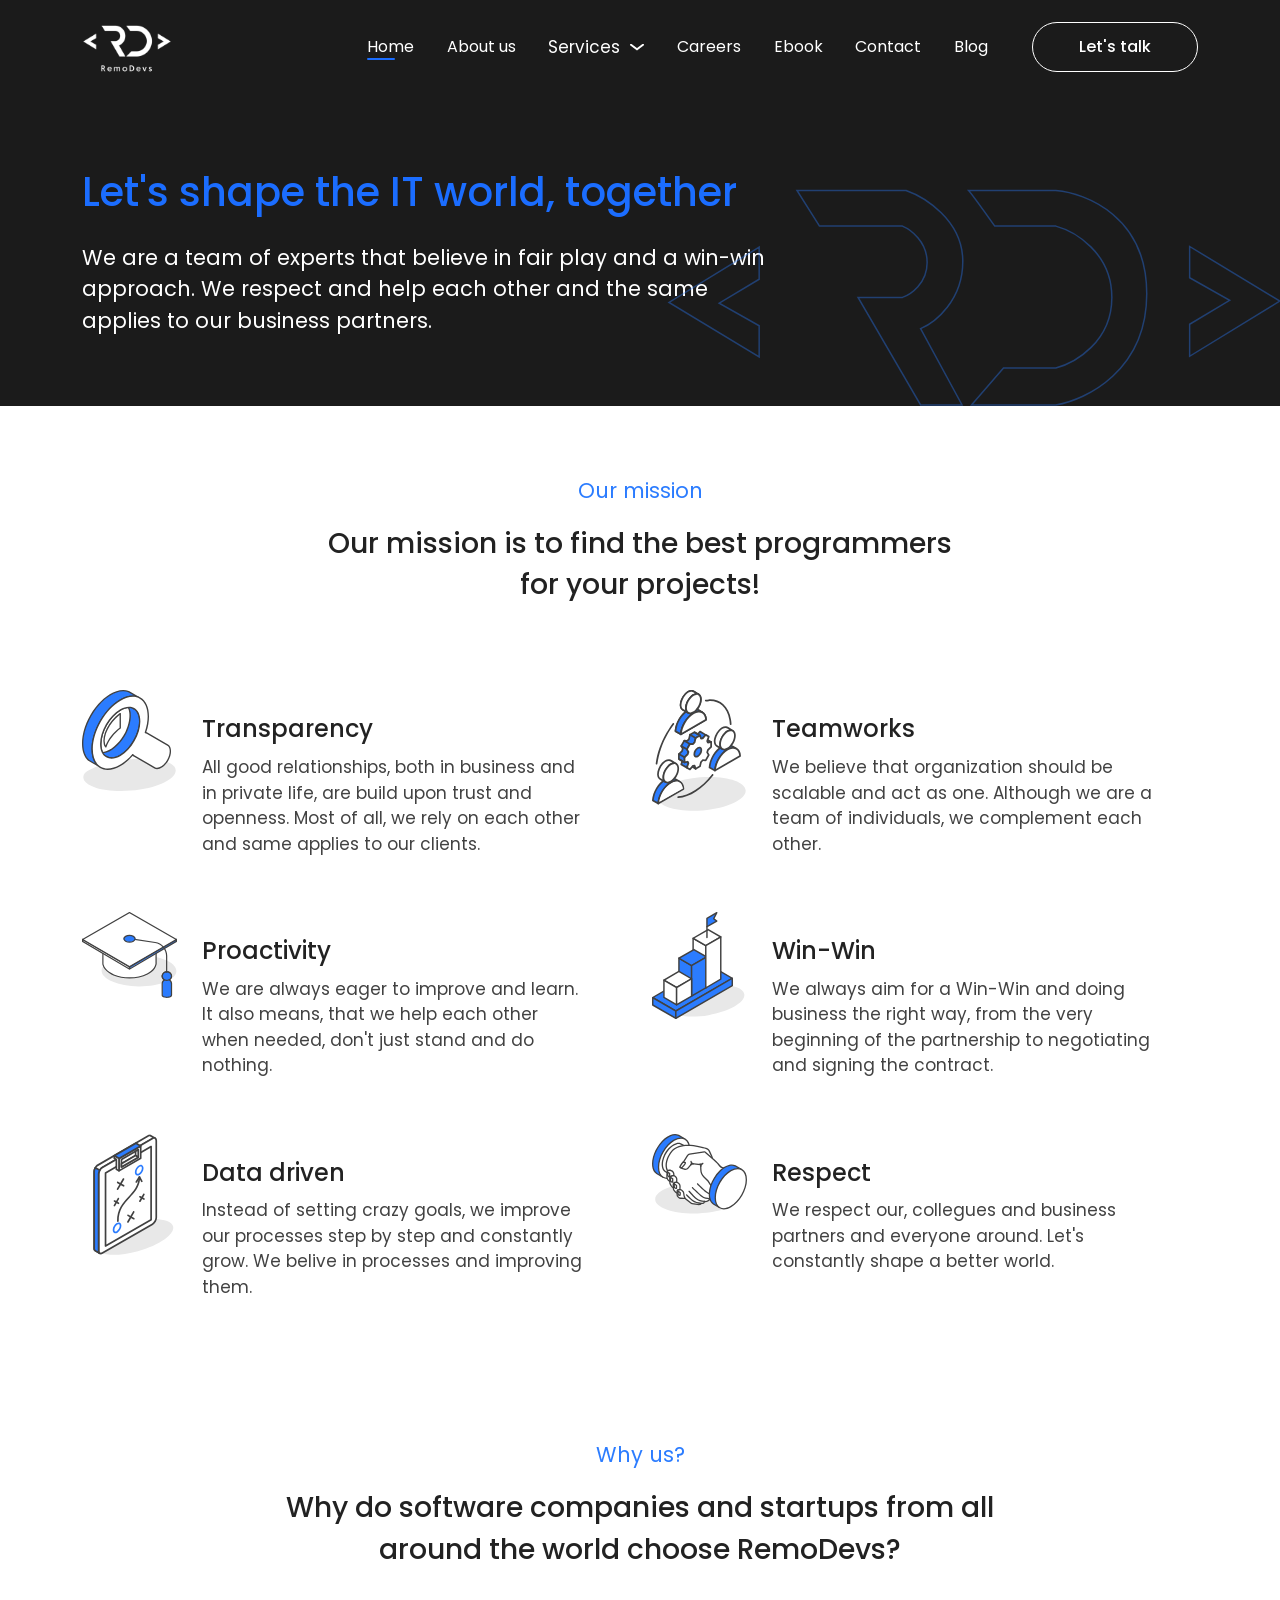
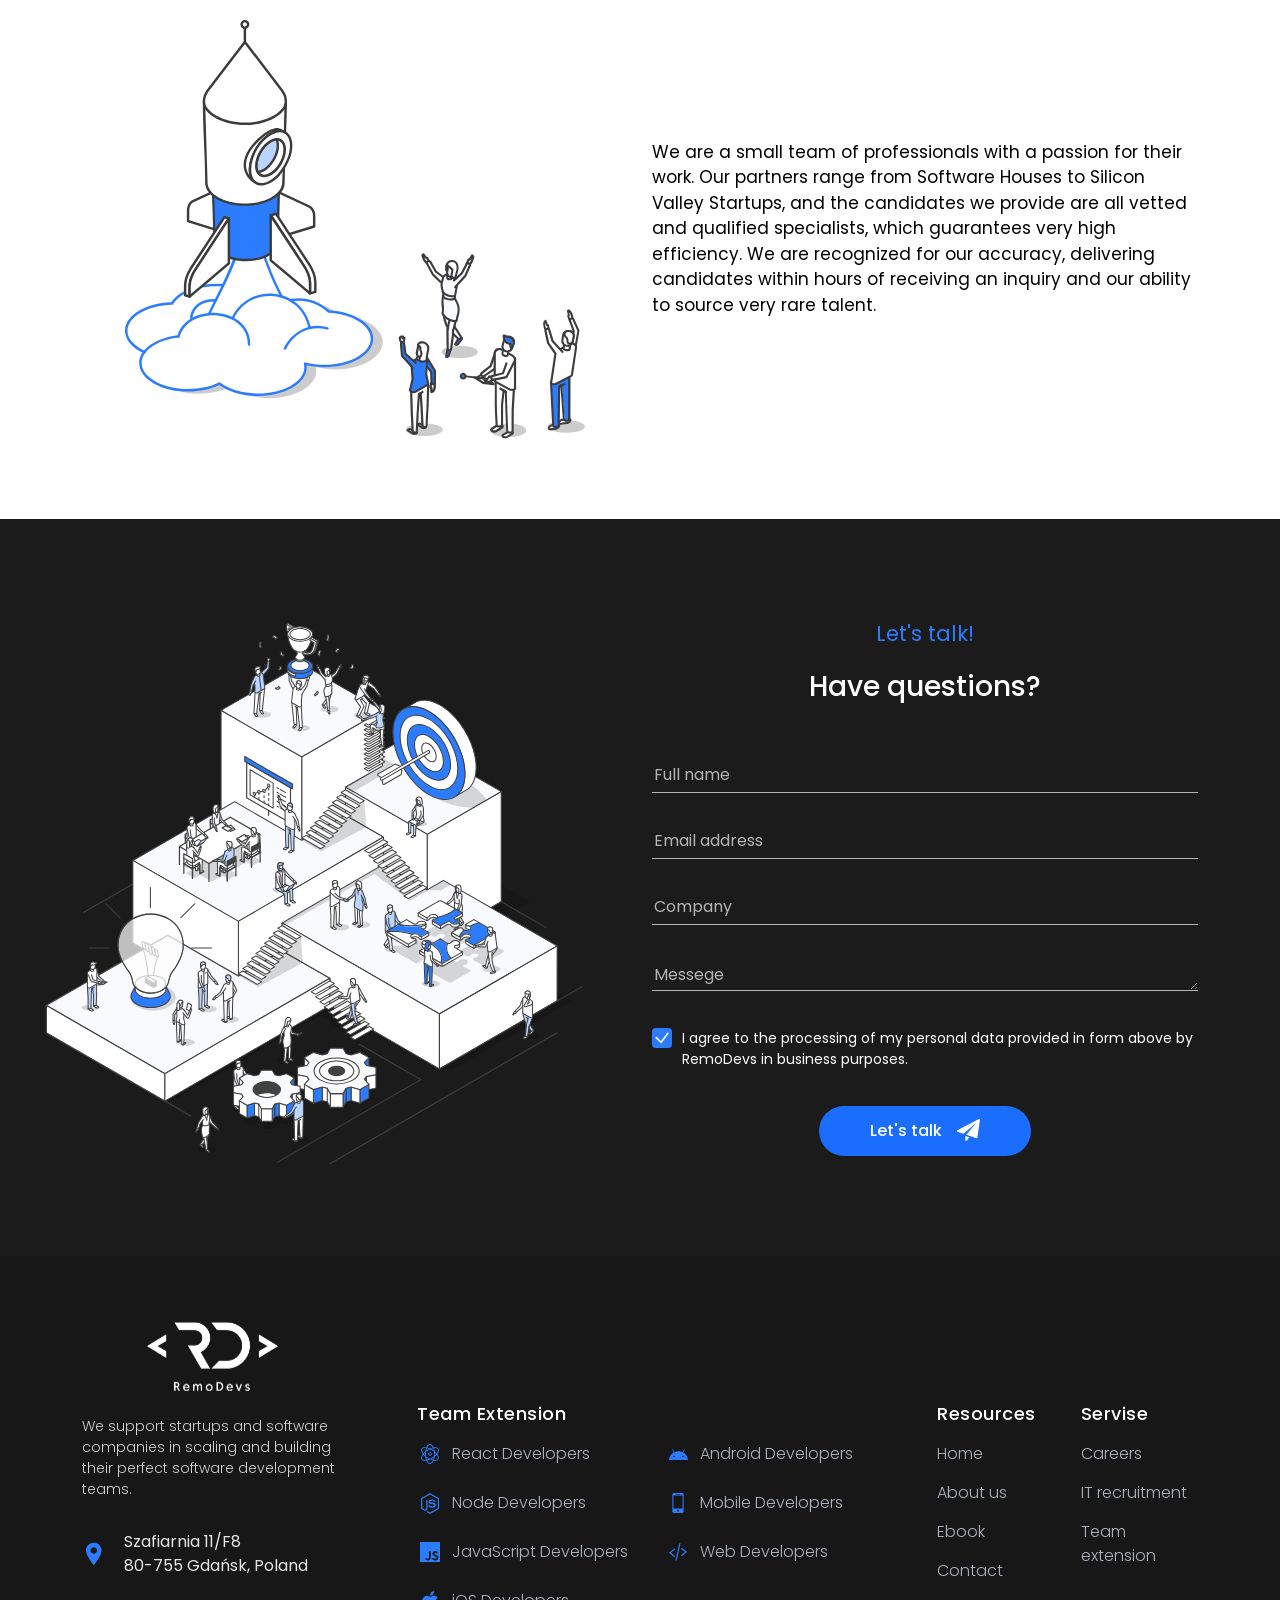
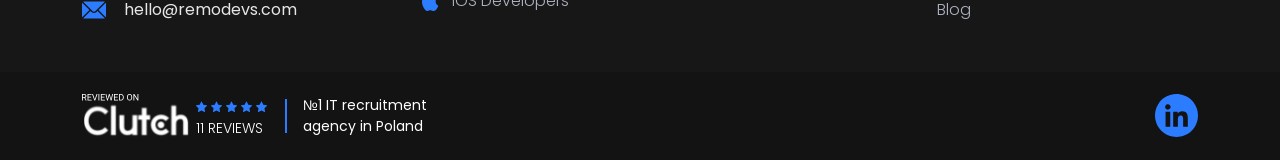
==== about.html @ 6a5d7600 "Add files via upload" ====
<!DOCTYPE html>
<html lang="en">

<head>
    <meta charset="UTF-8">
    <meta http-equiv="X-UA-Compatible" content="IE=edge">
    <meta name="viewport" content="width=device-width, initial-scale=1.0">
    <title>About</title>
    <link rel="apple-touch-icon-precomposed" href="favicon/favicon.png">
    <link rel="icon" href="favicon/favicon.png">
    <link rel="stylesheet" href="css/lib/bootstrap.min.css">
    <link rel="stylesheet" href="css/lib/slick.css">
    <link rel="stylesheet" href="css/style.css">
</head>

<body>

    <header class="header header_back">
        <div class="container">
            <div class="row align-items-center">
                <div class="col-xl-3 col-lg-2">
                    <a href="index.html" class="header__logo">
                        <img src="img/logo-white.svg" alt="logo">
                    </a>
                </div>
                <div class="col-xl-7 col-lg-8 mobilemenu-wrapper">
                    <nav class="header__nav">
                        <ul>
                            <li class="active"><a href="#">Home</a></li>
                            <li><a href="#">About us</a></li>
                            <li class="submenu">
                                <a href="#">Services</a>
                                <ul>
                                    <li><a href="#">IT Recruitment</a></li>
                                    <li><a href="#">Team Extension</a></li>
                                </ul>
                            </li>
                            <li><a href="#">Careers</a></li>
                            <li><a href="#">Ebook</a></li>
                            <li><a href="#">Contact</a></li>
                            <li><a href="#">Blog</a></li>
                        </ul>
                        <a href="#" class="header__btn">
                            Let's talk
                        </a>
                    </nav>
                </div>
                <div class="col-xl-2 text-lg-end col-lg-2">
                    <a href="#" class="header__btn">
                        Let's talk
                    </a>
                </div>
            </div>
            <button class="burger">
                <span></span><span></span><span></span>
            </button>
        </div>
    </header>

    <main class="main">
        <section class="welcscreen-black">
            <div class="container">
                <h1>Let's shape the IT world, together</h1>
                <div class="descr">
                    <p>
                        We are a team of experts that believe in fair play and a win-win approach. We respect and help
                        each other and the same applies to our business partners.
                    </p>
                </div>
            </div>
            <img class="absbg" src="img/bglogo2.svg" alt="bg">
        </section>

        <section class="abusmission">
            <div class="container">
                <p class="subtitle text-center">Our mission</p>
                <h3 class="text-center">Our mission is to find the best programmers<br> for your projects!</h3>
                <div class="row">
                    <div class="col-lg-6">
                        <div class="abusmission__box">
                            <div class="abusmission__box-img">
                                <img src="img/abourmiss1.svg" alt="img">
                            </div>
                            <div class="abusmission__box-descr">
                                <h6>Transparency</h6>
                                <p>
                                    All good relationships, both in business and in private life, are build upon trust
                                    and openness. Most of all, we rely on each other and same applies to our clients.
                                </p>
                            </div>
                        </div>
                    </div>
                    <div class="col-lg-6">
                        <div class="abusmission__box">
                            <div class="abusmission__box-img">
                                <img src="img/abourmiss2.svg" alt="img">
                            </div>
                            <div class="abusmission__box-descr">
                                <h6>Teamworks</h6>
                                <p>
                                    We believe that organization should be scalable and act as one.
                                    Although we are a team of individuals, we complement each other.
                                </p>
                            </div>
                        </div>
                    </div>
                    <div class="col-lg-6">
                        <div class="abusmission__box">
                            <div class="abusmission__box-img">
                                <img src="img/abourmiss3.svg" alt="img">
                            </div>
                            <div class="abusmission__box-descr">
                                <h6>Proactivity</h6>
                                <p>
                                    We are always eager to improve and learn. It also means, that we help each other
                                    when needed, don't just stand and do nothing.
                                </p>
                            </div>
                        </div>
                    </div>
                    <div class="col-lg-6">
                        <div class="abusmission__box">
                            <div class="abusmission__box-img">
                                <img src="img/abourmiss4.svg" alt="img">
                            </div>
                            <div class="abusmission__box-descr">
                                <h6>Win-Win</h6>
                                <p>
                                    We always aim for a Win-Win and doing business the right way, from the very
                                    beginning of the partnership to negotiating and signing the contract.
                                </p>
                            </div>
                        </div>
                    </div>
                    <div class="col-lg-6">
                        <div class="abusmission__box">
                            <div class="abusmission__box-img">
                                <img src="img/abourmiss5.svg" alt="img">
                            </div>
                            <div class="abusmission__box-descr">
                                <h6>Data driven</h6>
                                <p>
                                    Instead of setting crazy goals, we improve our processes step by step and constantly
                                    grow. We belive in processes and improving them.
                                </p>
                            </div>
                        </div>
                    </div>
                    <div class="col-lg-6">
                        <div class="abusmission__box">
                            <div class="abusmission__box-img">
                                <img src="img/abourmiss6.svg" alt="img">
                            </div>
                            <div class="abusmission__box-descr">
                                <h6>Respect</h6>
                                <p>
                                    We respect our, collegues and business partners and everyone around. Let's
                                    constantly shape a better world.
                                </p>
                            </div>
                        </div>
                    </div>
                </div>
            </div>
        </section>

        <section class="whyus">
            <div class="container">
                <p class="subtitle text-center">Why us?</p>
                <h3 class="text-center">Why do software companies and startups from all<br> around the world choose
                    RemoDevs?</h3>
                <div class="row align-items-center">
                    <div class="col-md-6">
                        <div class="picwrapp">
                            <img src="img/illustration3.svg" alt="img">
                        </div>
                    </div>
                    <div class="col-md-6">
                        <div class="textwrapp">
                            <p>
                                We are a small team of professionals with a passion for their work.
                                Our partners range from Software Houses to Silicon Valley Startups, and the candidates
                                we
                                provide are all vetted and qualified specialists, which guarantees very high efficiency.
                                We are recognized for our accuracy, delivering candidates within hours of receiving an
                                inquiry and our ability to source very rare talent.
                            </p>
                        </div>
                    </div>
                </div>
            </div>
        </section>

        <section class="formsection black">
            <div class="container">
                <div class="row">
                    <div class="col-lg-6">
                        <div class="formsection__leftpic">
                            <img src="img/illustration2.svg" alt="img">
                        </div>
                    </div>
                    <div class="col-lg-6">
                        <div class="formsection__form">
                            <p class="subtitle text-center">Let's talk!</p>
                            <h3 class="text-center">Have questions?</h3>
                            <form action="#">
                                <div class="inputfield">
                                    <input type="text" placeholder="Full name">
                                </div>
                                <div class="inputfield">
                                    <input type="email" placeholder="Email address">
                                </div>
                                <div class="inputfield">
                                    <input type="text" placeholder="Company">
                                </div>
                                <div class="inputfield">
                                    <textarea placeholder="Messege"></textarea>
                                </div>
                                <div class="checkfield">
                                    <input type="checkbox" id="check1" checked>
                                    <label for="check1">
                                        I agree to the processing of my personal data provided in form above by RemoDevs
                                        in business purposes.
                                    </label>
                                </div>
                                <div class="text-center">
                                    <button type="submit" class="formbtn blue-btn">
                                        Let's talk
                                        <img src="img/paper-plane.svg" alt="img">
                                    </button>
                                </div>
                            </form>
                        </div>
                    </div>
                </div>
            </div>
        </section>





    </main>

    <footer class="footer">
        <div class="footer__topsect">
            <div class="container">
                <div class="row">
                    <div class="col-lg-3">
                        <div class="footer__leftinfo">
                            <div class="footer__logo">
                                <a href="index.html"><img src="img/logo-footer.svg" alt="logo"></a>
                            </div>
                            <div class="descr">
                                <p>
                                    We support startups and software companies in scaling and building their perfect
                                    software development teams.
                                </p>
                            </div>
                            <ul>
                                <li class="address">
                                    <a href="#">
                                        Szafiarnia 11/F8<br>
                                        80-755 Gdańsk, Poland
                                    </a>
                                </li>
                                <li class="mail"><a href="#">hello@remodevs.com</a></li>
                            </ul>
                        </div>
                    </div>
                    <div class="col-lg-6">
                        <div class="footer__centernav">
                            <p class="title">Team Extension</p>
                            <ul>
                                <li class="icreact"><a href="#">React Developers</a></li>
                                <li class="icandroid"><a href="#">Android Developers</a></li>
                                <li class="icnode"><a href="#">Node Developers</a></li>
                                <li class="icmob"><a href="#">Mobile Developers</a></li>
                                <li class="icjs"><a href="#">JavaScript Developers</a></li>
                                <li class="icweb"><a href="#">Web Developers</a></li>
                                <li class="icios"><a href="#">iOS Developers</a></li>
                            </ul>
                        </div>
                    </div>
                    <div class="col-lg-3">
                        <div class="footer__rightnav">
                            <div class="listbox">
                                <p class="title">Resources</p>
                                <ul>
                                    <li><a href="#">Home</a></li>
                                    <li><a href="#">About us</a></li>
                                    <li><a href="#">Ebook</a></li>
                                    <li><a href="#">Contact</a></li>
                                    <li><a href="#">Blog</a></li>
                                </ul>
                            </div>
                            <div class="listbox">
                                <p class="title">Servise</p>
                                <ul>
                                    <li><a href="#">Careers</a></li>
                                    <li><a href="#">IT recruitment </a></li>
                                    <li><a href="#">Team extension</a></li>
                                </ul>
                            </div>
                        </div>
                    </div>
                </div>
            </div>
        </div>
        <div class="footer__bottsect">
            <div class="container">
                <div class="row">
                    <div class="col-lg-6 col-md-8">
                        <a href="#">
                            <div class="clutchbox">
                                <div class="clutchbox__left">
                                    <img src="img/clutch-footer.svg" alt="clutch">
                                    <div class="ratingbox">
                                        <div class="stars">
                                            <img src="img/star-blue.svg" alt="star">
                                            <img src="img/star-blue.svg" alt="star">
                                            <img src="img/star-blue.svg" alt="star">
                                            <img src="img/star-blue.svg" alt="star">
                                            <img src="img/star-blue.svg" alt="star">
                                        </div>
                                        <p>
                                            11 reviews
                                        </p>
                                    </div>
                                </div>
                                <div class="clutchbox__right">
                                    <p>
                                        №1 IT recruitment<br> agency in Poland
                                    </p>
                                </div>
                            </div>
                        </a>
                    </div>
                    <div class="col-lg-6 col-md-4">
                        <div class="text-md-end text-center">
                            <a href="#" target="_blank" class="footln">
                                <svg width="43" height="43" viewBox="0 0 43 43" fill="none"
                                    xmlns="http://www.w3.org/2000/svg">
                                    <g clip-path="url(#clip0_280_4786)">
                                        <path
                                            d="M21.5 0C17.2477 0 13.0909 1.26095 9.55525 3.6234C6.01959 5.98585 3.26388 9.3437 1.6366 13.2723C0.00931556 17.2009 -0.416456 21.5239 0.413126 25.6944C1.24271 29.865 3.29039 33.696 6.29722 36.7028C9.30405 39.7096 13.135 41.7573 17.3056 42.5869C21.4762 43.4165 25.7991 42.9907 29.7277 41.3634C33.6563 39.7361 37.0142 36.9804 39.3766 33.4448C41.7391 29.9091 43 25.7523 43 21.5C43 15.7978 40.7348 10.3292 36.7028 6.2972C32.6708 2.26517 27.2022 0 21.5 0V0ZM15.248 32.8158H10.5576V17.7064H15.248V32.8158ZM12.9 15.6441C12.3602 15.6463 11.8319 15.4885 11.3818 15.1905C10.9316 14.8925 10.58 14.4678 10.3712 13.9699C10.1625 13.4721 10.106 12.9236 10.2089 12.3937C10.3118 11.8638 10.5695 11.3763 10.9494 10.9928C11.3293 10.6094 11.8144 10.3471 12.3433 10.2393C12.8722 10.1314 13.4213 10.1828 13.921 10.3869C14.4207 10.591 14.8487 10.9387 15.1509 11.386C15.4531 11.8333 15.6158 12.3602 15.6186 12.9C15.6201 13.6238 15.335 14.3188 14.8256 14.833C14.3161 15.3473 13.6238 15.6388 12.9 15.6441ZM32.8158 32.8158H28.1282V25.4605C28.1282 23.7066 28.0943 21.4576 25.6897 21.4576C23.2851 21.4576 22.8607 23.3643 22.8607 25.3332V32.8158H18.1901V17.7064H22.691V19.7659H22.7561C23.3813 18.5777 24.9117 17.3245 27.1947 17.3245C31.9417 17.3245 32.8158 20.4533 32.8158 24.5157V32.8158Z"
                                            fill="#2B7CFF" />
                                    </g>
                                    <defs>
                                        <clipPath id="clip0_280_4786">
                                            <rect width="43" height="43" fill="white" />
                                        </clipPath>
                                    </defs>
                                </svg>
                            </a>
                        </div>
                    </div>
                </div>
            </div>
        </div>
    </footer>



    <script src="js/lib/jquery.js"></script>
    <script src="js/lib/slick.min.js"></script>
    <script src="js/common.js"></script>
</body>

</html>
---- css/style.css ----
@import url("https://fonts.googleapis.com/css2?family=Poppins:wght@100;200;300;400;500;600;700;800;900&display=swap");body{font-family:"Poppins",sans-serif;color:#424242}@media (min-width:1450.8px){.container{max-width:1420px}}.main{padding-top:93px}.blue-btn{font-weight:500;font-size:18px;line-height:27px;color:#fff;background:#1B6DFF;border-radius:30px;text-decoration:none;display:-webkit-inline-box;display:-ms-inline-flexbox;display:inline-flex;-webkit-box-align:center;-ms-flex-align:center;align-items:center;-webkit-box-pack:center;-ms-flex-pack:center;justify-content:center;min-height:58px;padding:3px 55px;-webkit-transition:0.3s;transition:0.3s}.blue-btn:hover{color:#fff;-webkit-box-shadow:0px 2px 10px #1b6dff;box-shadow:0px 2px 10px #1b6dff}.blue-btn:hover img{-webkit-transform:translateX(5px);transform:translateX(5px)}.blue-btn img{margin-left:15px;-webkit-transition:0.3s;transition:0.3s}.blacksection{background:#1B1B1B}.subtitle{font-size:23px;line-height:147%;color:#2B7CFF}h3{font-weight:500;font-size:36px;line-height:147%;color:#222222}header.header{height:93px;display:-webkit-box;display:-ms-flexbox;display:flex;-webkit-box-align:center;-ms-flex-align:center;align-items:center;position:fixed;background:#fff;width:100%;left:0;top:0;z-index:11}header.header .header__logo img{max-height:78px}header.header .header__nav{padding-right:20px}header.header .header__nav>ul{list-style-type:none;padding:0;margin:0;display:-webkit-box;display:-ms-flexbox;display:flex;-webkit-box-align:center;-ms-flex-align:center;align-items:center;-webkit-box-pack:justify;-ms-flex-pack:justify;justify-content:space-between}header.header .header__nav>ul>li:not(.submenu)>a{text-decoration:none;position:relative;color:#222222;font-size:17px;line-height:26px}header.header .header__nav>ul>li:not(.submenu)>a:after{content:"";display:inline-block;width:0;height:2px;background:#1B6DFF;-webkit-transition:0.3s;transition:0.3s;border-radius:5px;position:absolute;left:0;bottom:-2px}header.header .header__nav>ul>li:not(.submenu)>a:hover:after{width:28px}header.header .header__nav>ul>li:not(.submenu).active a:after{width:28px}header.header .header__nav>ul>li:not(.submenu):hover a:before{-webkit-transform:rotate(180deg);transform:rotate(180deg)}header.header .header__nav>ul>li{position:relative;padding:8px 0}header.header .header__nav>ul>li.submenu>a{padding:8px 24px 8px 0;text-decoration:none;text-decoration:none;position:relative;color:#222222;font-size:17px;line-height:26px}header.header .header__nav>ul>li.submenu>a:before{content:"";display:inline-block;width:14px;height:7px;background:url("../img/menu-arrow.svg") no-repeat center/100%;position:absolute;right:0;top:17px;-webkit-transition:0.3s;transition:0.3s}header.header .header__nav>ul>li.submenu>a:hover+ul{opacity:1;visibility:visible;z-index:1;-webkit-transform:translateY(0);transform:translateY(0)}header.header .header__nav>ul>li.submenu ul{background:#fff;-webkit-box-shadow:0px 4px 24px rgba(0,0,0,0.09);box-shadow:0px 4px 24px rgba(0,0,0,0.09);border-radius:6px;list-style-type:none;padding:20px 0 26px;margin:0;position:absolute;top:100%;right:0;width:210px;opacity:0;-webkit-transition:0.5s;transition:0.5s;visibility:hidden;z-index:-1;-webkit-transform:translateY(-10px);transform:translateY(-10px)}header.header .header__nav>ul>li.submenu ul li{margin-bottom:15px}header.header .header__nav>ul>li.submenu ul li:last-child{margin-bottom:0}header.header .header__nav>ul>li.submenu ul li a{padding:5px 5px 5px 25px;display:block;font-size:17px;line-height:26px;color:#222;-webkit-transition:0.3s;transition:0.3s;position:relative;text-decoration:none}header.header .header__nav>ul>li.submenu ul li a:before{content:"";display:inline-block;left:0;top:0;height:100%;width:3px;background:transparent;position:absolute;-webkit-transition:0.3s;transition:0.3s}header.header .header__nav>ul>li.submenu ul li a:hover{color:#2B7CFF}header.header .header__nav>ul>li.submenu ul li a:hover:before{background:#2B7CFF}header.header .header__nav>ul>li.submenu ul li.active a{color:#2B7CFF}header.header .header__nav>ul>li.submenu ul li.active a:before{background:#2B7CFF}header.header .header__nav>ul>li.submenu ul:hover{opacity:1;visibility:visible;z-index:1;-webkit-transform:translateY(0);transform:translateY(0)}header.header .header__btn{text-decoration:none;font-weight:500;font-size:18px;line-height:27px;color:#1B6DFF;text-align:center;min-height:58px;max-width:195px;width:100%;display:-webkit-box;display:-ms-flexbox;display:flex;-webkit-box-align:center;-ms-flex-align:center;align-items:center;-webkit-box-pack:center;-ms-flex-pack:center;justify-content:center;border:1px solid #1B6DFF;border-radius:30px;-webkit-transition:0.5s;transition:0.5s}header.header .header__btn:hover{color:#fff;background:#1B6DFF}.burger{display:none}header.header.header__shadow{-webkit-box-shadow:0 0 10px #1b6dff26;box-shadow:0 0 10px #1b6dff26;background:#fff}header.header .header__nav .header__btn{display:none}header.header.header_back{background:#1B1B1B}header.header.header_back .header__nav>ul>li:not(.submenu)>a{color:#fff}header.header.header_back .header__nav>ul>li.submenu>a{color:#fff}header.header.header_back .header__nav>ul>li.submenu>a:before{background:url(../img/menu-arrow-white.svg) no-repeat center/100%}header.header.header_back .col-lg-2 .header__btn{color:#fff;border-color:#fff}header.header.header_back .col-lg-2 .header__btn:hover{border-color:#1B6DFF}header.header.header_back .burger span{background:#fff}@media (max-width:1399.8px){header.header .header__btn{min-height:50px;font-size:16px}header.header .header__nav>ul>li.submenu ul li a,header.header .header__nav>ul>li:not(.submenu)>a{font-size:16px}}@media (max-width:1199.8px){header.header{height:70px}header.header .header__btn{min-height:42px}}@media (max-width:991.8px){header.header .col-xl-2,header.header .col-xl-7{display:none}header.header .container{position:relative}.burger{display:inline-block;border:none;background-color:transparent;outline:none;position:absolute;right:15px;top:25px;padding:0;width:24px;height:24px;overflow:hidden}.burger span{display:block;height:2px;background:#2B7CFF;margin:4px 0;border-radius:5px;-webkit-transition:0.5s;transition:0.5s;-webkit-transform-origin:0 0;transform-origin:0 0}.burger span:first-child{-webkit-transform:translateX(-50%);transform:translateX(-50%)}.burger span:nth-child(2){-webkit-transform:translateX(0);transform:translateX(0)}.burger span:nth-child(3){-webkit-transform:translateX(50%);transform:translateX(50%)}.burger.open span:first-child{-webkit-transform:translateX(4px) translateY(-2px) rotate(45deg);transform:translateX(4px) translateY(-2px) rotate(45deg)}.burger.open span:nth-child(2){-webkit-transform:translateX(100%);transform:translateX(100%)}.burger.open span:nth-child(3){-webkit-transform:translateX(2px) translateY(3px) rotate(-45deg);transform:translateX(2px) translateY(3px) rotate(-45deg)}header.header .col-xl-7.mobilemenu-wrapper{display:block;background:#fff;position:fixed;left:0;top:70px;width:100%;height:calc(100vh - 70px);overflow:scroll}header.header .header__nav{max-width:720px;margin:0 auto;padding:50px 15px 20px}header.header .header__nav>ul{display:block}header.header .header__nav>ul li{display:block;margin-bottom:0;margin-top:20px}header.header .header__nav>ul>li:not(.submenu)>a{font-size:20px}header.header .header__nav>ul>li.submenu>a{font-size:20px}header.header .header__nav>ul>li.submenu>a:before{top:19px}header.header .header__nav>ul>li.submenu>a+ul{opacity:1;visibility:visible;z-index:1;-webkit-transform:translateY(0);transform:translateY(0)}header.header .header__nav>ul>li.submenu>a+ul,header.header .header__nav>ul>li.submenu>a:hover+ul{display:none}header.header .header__nav>ul>li.submenu ul{position:relative;background:transparent;-webkit-box-shadow:none;box-shadow:none;padding:0}header.header .header__nav>ul>li.submenu ul li a{font-size:18px}header.header .header__nav>ul>li:hover a:before{-webkit-transform:rotate(0);transform:rotate(0)}header.header .header__nav .header__btn{display:-webkit-inline-box;display:-ms-inline-flexbox;display:inline-flex;margin-top:50px}header.header .col-xl-7.mobilemenu-wrapper{-webkit-transition:0.5s;transition:0.5s;-webkit-transform:translateX(100%);transform:translateX(100%)}header.header .col-xl-7.mobilemenu-wrapper.open{-webkit-transform:translateX(0);transform:translateX(0)}header.header .header__nav>ul>li.submenu ul{padding-top:10px}header.header .header__nav>ul>li.submenu ul li{margin-top:0}header.header .header__nav>ul>li.submenu>a+ul,header.header .header__nav>ul>li.submenu>a:hover+ul{width:100%;padding:0;margin:0;top:inherit;-webkit-transform:none;transform:none;right:inherit;-webkit-transition:none;transition:none;padding-top:15px}header.header.header_back .col-xl-7.mobilemenu-wrapper.open{background:#1B1B1B}header.header.header_back .header__nav>ul>li.submenu ul li a{color:#fff}header.header.header_back .header__nav .header__btn{border-color:#fff;color:#fff}}@media (max-width:575.8px){header.header .header__logo img{width:63px}.burger{top:15px}header.header .header__nav>ul li:first-child{margin-top:0}header.header .header__nav{padding-top:40px}header.header .header__nav>ul>li.submenu>a,header.header .header__nav>ul>li:not(.submenu)>a{font-size:19px;display:block;padding-top:0;padding-bottom:0}header.header .header__nav>ul>li.submenu ul li a{font-size:16px;display:block;padding-top:0;padding-bottom:0}header.header .header__nav>ul li{padding:0}header.header .header__nav>ul li{margin-top:25px}header.header .header__nav .header__btn{max-width:400px;width:100%}header.header .header__nav>ul>li.submenu>a:before{top:10px}}.welcomesect{overflow:hidden;position:relative}.welcomesect .welcomesect__imgwrapper{position:relative}.welcomesect .welcomesect__imgwrapper img{max-width:calc(100% + 200px)}.welcomesect .welcomesect__text{padding-top:120px}.welcomesect .welcomesect__text .subtitle{margin-bottom:10px;color:#1B6DFF;font-size:25px;line-height:150%}.welcomesect .welcomesect__text h1{margin-bottom:30px;font-weight:500;font-size:46px;line-height:147%;color:#222}.welcomesect .welcomesect__text .descr{max-width:620px;margin-bottom:55px}.welcomesect .welcomesect__text .descr p{font-size:19px;line-height:150%}.welcomesect .welcomesect__text .descr p:last-child{margin-bottom:0}.welcomesect .welcomesect__text .clutchbox{margin-top:110px;display:-webkit-box;display:-ms-flexbox;display:flex;max-width:480px;-webkit-box-align:center;-ms-flex-align:center;align-items:center}.welcomesect .welcomesect__text .clutchbox .clutchbox__left{width:100%;max-width:62%;-webkit-box-flex:0;-ms-flex:0 0 62%;flex:0 0 62%;display:-webkit-box;display:-ms-flexbox;display:flex;-webkit-box-align:end;-ms-flex-align:end;align-items:flex-end}.welcomesect .welcomesect__text .clutchbox .clutchbox__left img{max-width:150px}.welcomesect .welcomesect__text .clutchbox .clutchbox__left .ratingbox{padding-left:8px}.welcomesect .welcomesect__text .clutchbox .clutchbox__left .ratingbox .stars{display:-webkit-box;display:-ms-flexbox;display:flex;-webkit-box-align:center;-ms-flex-align:center;align-items:center;margin-bottom:10px}.welcomesect .welcomesect__text .clutchbox .clutchbox__left .ratingbox .stars img{width:16px;margin-right:2px}.welcomesect .welcomesect__text .clutchbox .clutchbox__left .ratingbox .stars img:last-child{margin-right:0}.welcomesect .welcomesect__text .clutchbox .clutchbox__left .ratingbox p{margin:0;text-transform:uppercase;color:#A0A0A0;font-weight:300;font-size:16px;line-height:150%;letter-spacing:0.5px}.welcomesect .welcomesect__text .clutchbox .clutchbox__right{width:100%;max-width:38%;-webkit-box-flex:0;-ms-flex:0 0 38%;flex:0 0 38%;position:relative;text-align:right}.welcomesect .welcomesect__text .clutchbox .clutchbox__right p{margin-bottom:0;font-weight:400;font-size:16px;line-height:150%;color:#A0A0A0;max-width:142px;display:inline-block}.welcomesect .welcomesect__text .clutchbox .clutchbox__right:after{content:"";display:inline-block;position:absolute;left:0;top:0;height:100%;width:2px;background:#2B7CFF}.welcomesect .welcomesect__text a{text-decoration:none}.trustedus{padding:30px 0 100px 0}.trustedus h4{margin-bottom:69px;font-weight:500;font-size:25px;line-height:132%;color:#222}.trustedus .trusted-slider img{-webkit-filter:grayscale(1);filter:grayscale(1);-webkit-transition:0.3s;transition:0.3s}.trustedus .trusted-slider img:hover{-webkit-filter:grayscale(0);filter:grayscale(0)}.outservices{padding:50px 0 120px 0}.outservices h3{font-weight:500;font-size:36px;line-height:147%;color:#222;margin-bottom:70px}.outservices .outservices__box{padding-left:75px}.outservices .outservices__box a{text-decoration:none}.outservices .outservices__box a:hover .descr img{opacity:1;z-index:1;visibility:visible;-webkit-transform:translateX(0);transform:translateX(0)}.outservices .outservices__box .outservices__img{height:180px;display:-webkit-box;display:-ms-flexbox;display:flex;-webkit-box-align:center;-ms-flex-align:center;align-items:center}.outservices .outservices__box .outservices__img img{max-width:100%;max-height:100%}.outservices .outservices__box .descr{padding-left:250px}.outservices .outservices__box .descr h6{margin-bottom:10px;font-weight:500;font-size:25px;line-height:132%;color:#222}.outservices .outservices__box .descr p{margin:0;font-size:19px;line-height:132%;color:#424242;margin-bottom:19px}.outservices .outservices__box .descr img{-webkit-transition:0.5s;transition:0.5s;opacity:0;z-index:-1;visibility:hidden;-webkit-transform:translateX(-15px);transform:translateX(-15px)}.outmission{padding:127px 0;position:relative}.outmission .container{position:relative;z-index:2}.outmission .outmission__leftsect{padding-left:70px}.outmission .outmission__leftsect .subtitle{margin-bottom:15px}.outmission .outmission__leftsect h3{font-weight:500;font-size:36px;line-height:147%;color:#fff;margin-bottom:25px}.outmission .outmission__leftsect .descr{max-width:404px;margin-bottom:52px}.outmission .outmission__leftsect .descr p{font-size:17px;line-height:150%;color:#fff}.outmission .outmission__leftsect .descr p:last-child{margin-bottom:0}.outmission .outmission__leftsect .blue-btn{padding:3px 42px}.outmission .outmission__rightsect{padding-left:70px;padding-top:60px;max-width:690px}.outmission .outmission__rightsect p{margin-bottom:20px;font-size:17px;line-height:150%;color:#fff}.outmission .outmission__rightsect p:last-child{margin-bottom:0}.outmission img.bg{position:absolute;bottom:0;right:0;z-index:1}.ourspecialists{padding:136px 0 100px}.ourspecialists .subtitle{margin-bottom:15px}.ourspecialists h3{margin-bottom:80px}.ourspecialists .ourspecialists__box{display:block;max-width:315px;width:100%;text-align:center;padding:20px;border-radius:9px;text-decoration:none;-webkit-transition:0.3s;transition:0.3s;border:1px solid transparent;margin-bottom:30px}.ourspecialists .ourspecialists__box:hover{border:1px solid #2B7CFF}.ourspecialists .ourspecialists__box:hover .descr img{opacity:1;-webkit-transform:translateX(0);transform:translateX(0)}.ourspecialists .ourspecialists__box .imgwrap{height:162px;margin-bottom:18px;display:-webkit-box;display:-ms-flexbox;display:flex;-webkit-box-align:center;-ms-flex-align:center;align-items:center;-webkit-box-pack:center;-ms-flex-pack:center;justify-content:center}.ourspecialists .ourspecialists__box .imgwrap img{max-width:100%;max-height:100%}.ourspecialists .ourspecialists__box .descr p{font-weight:500;font-size:24px;line-height:132%;color:#222;margin:0 0 20px 0}.ourspecialists .ourspecialists__box .descr img{-webkit-transition:0.3s;transition:0.3s;opacity:0;-webkit-transform:translateX(-15px);transform:translateX(-15px)}.formsection{padding:170px 0 156px}.formsection .formsection__form{max-width:580px}.formsection .formsection__form h3{margin-bottom:50px}.formsection .formsection__form .inputfield{position:relative;margin-bottom:50px}.formsection .formsection__form .inputfield input,.formsection .formsection__form .inputfield textarea{width:100%;height:40px;outline:none;border:none;border-bottom:1.5px solid #B4B4B4;font-size:19px;color:#222}.formsection .formsection__form .inputfield input::-webkit-input-placeholder,.formsection .formsection__form .inputfield textarea::-webkit-input-placeholder{color:#B4B4B4}.formsection .formsection__form .inputfield input::-moz-placeholder,.formsection .formsection__form .inputfield textarea::-moz-placeholder{color:#B4B4B4}.formsection .formsection__form .inputfield input:-ms-input-placeholder,.formsection .formsection__form .inputfield textarea:-ms-input-placeholder{color:#B4B4B4}.formsection .formsection__form .inputfield input::-ms-input-placeholder,.formsection .formsection__form .inputfield textarea::-ms-input-placeholder{color:#B4B4B4}.formsection .formsection__form .inputfield input::placeholder,.formsection .formsection__form .inputfield textarea::placeholder{color:#B4B4B4}.formsection .formsection__form .inputfield textarea{padding-top:8px}.formsection .formsection__form .checkfield{margin-bottom:65px}.formsection .formsection__form .checkfield input{display:none}.formsection .formsection__form .checkfield input:checked+label:after{background-image:url("../img/check-icon.svg");background-repeat:no-repeat;background-position:center;background-size:16px}.formsection .formsection__form .checkfield label{position:relative;padding-left:44px;margin:0;font-weight:400;font-size:15px;line-height:150%;color:#414141;cursor:pointer}.formsection .formsection__form .checkfield label:after{content:"";display:inline-block;width:24px;height:24px;background-color:#2B7CFF;border-radius:4px;position:absolute;left:0;top:0;cursor:pointer}.formsection .formsection__form .formbtn{border:none;padding:3px 51px}.formsection .formsection__leftpic{position:relative;width:100%;height:100%}.formsection .formsection__leftpic img{position:absolute;right:70px;top:0;width:100%}.testimonials{padding:120px 0}.testimonials h3{color:#fff;margin-bottom:65px}.testimonials .testimonials__box{margin-bottom:155px}.testimonials .testimonials__box h4{font-weight:500;font-size:30px;line-height:147%;color:#fff;margin-bottom:105px}.testimonials .testimonials__box h4 span{position:relative;display:inline-block}.testimonials .testimonials__box h4 span:after{content:"";position:absolute;left:0;right:0;margin:0 auto;display:block;width:80%;height:2px;background:#1B6DFF;bottom:-3px}.testimonials .testimonial__box{max-width:660px;padding-left:30px}.testimonials .testimonial__box .testimonial__boxtitle{display:-webkit-box;display:-ms-flexbox;display:flex;-webkit-box-align:center;-ms-flex-align:center;align-items:center;margin-bottom:8px}.testimonials .testimonial__box .testimonial__boxtitle .title{margin:0;font-weight:500;font-size:24px;line-height:132%;color:#fff}.testimonials .testimonial__box .testimonial__boxtitle .stars{padding-left:10px;display:-webkit-box;display:-ms-flexbox;display:flex;-webkit-box-align:center;-ms-flex-align:center;align-items:center}.testimonials .testimonial__box .testimonial__boxtitle .stars img{width:16px;margin-right:3px}.testimonials .testimonial__box .testimonial__boxtitle .stars img:last-child{margin-right:0}.testimonials .testimonial__box .proff{margin-bottom:20px;color:#ADB2C0;font-weight:400;font-size:17px;line-height:150%}.testimonials .testimonial__box .descr p{font-size:23px;line-height:150%;color:#fff}.testimonials .testimonial__box .descr p:last-child{margin-bottom:0}.testimonials .testimonialsbtn{text-align:center}.testimonials .testimonialsbtn a{text-decoration:none;display:-webkit-inline-box;display:-ms-inline-flexbox;display:inline-flex;-webkit-box-align:center;-ms-flex-align:center;align-items:center;min-height:58px;border:1px solid #1B6DFF;border-radius:30px;padding:3px 58px;-webkit-transition:0.3s;transition:0.3s}.testimonials .testimonialsbtn a svg{margin-left:15px;margin-top:-3px;-webkit-transition:0.3s;transition:0.3s}.testimonials .testimonialsbtn a svg path{-webkit-transition:0.3s;transition:0.3s}.testimonials .testimonialsbtn a:hover{color:#fff;background:#1B6DFF}.testimonials .testimonialsbtn a:hover svg{-webkit-transform:translateX(5px);transform:translateX(5px)}.testimonials .testimonialsbtn a:hover svg path{stroke:#fff}.ourspecialists .ourspecialists__box{margin:0 auto 30px}.outmissionbtnmob,.welcomesect__imgwrapper.mob{display:none}.trustedus .trusted-slider img{max-width:100%}@media (max-width:1399.8px){.welcomesect .welcomesect__text .descr{margin-bottom:30px}.blue-btn{font-size:16px;min-height:50px;padding:3px 45px}.welcomesect .welcomesect__imgwrapper img{max-width:calc(100% + 100px)}.welcomesect .welcomesect__text{padding-top:80px}.welcomesect .welcomesect__text .clutchbox{margin-top:100px}.trustedus h4{margin-bottom:50px}.outservices{padding:40px 0 50px 0}.outservices .outservices__box .outservices__img{height:140px}.outservices .outservices__box .descr{padding-left:150px}.outmission .outmission__leftsect h3{margin-bottom:20px}.outmission .outmission__leftsect .descr{margin-bottom:40px}.ourspecialists .ourspecialists__box{max-width:260px}.ourspecialists .ourspecialists__box .imgwrap{height:100px}.testimonials .testimonials__box h4{margin-bottom:60px}.testimonials .testimonials__box{margin-bottom:80px}.testimonials .testimonialsbtn a{min-height:50px;font-size:16px;padding:3px 40px}.formsection{padding:100px 0}.formsection .formsection__leftpic img{right:40px}.formsection .formsection__form .inputfield{margin-bottom:30px}.formsection .formsection__form .inputfield input,.formsection .formsection__form .inputfield textarea{font-size:16px;height:36px}.formsection .formsection__form .checkfield label{font-size:14px;padding-left:30px}.formsection .formsection__form .checkfield label:after{width:20px;height:20px}.formsection .formsection__form .checkfield input:checked+label:after{background-size:14px}.formsection .formsection__form .checkfield{margin-bottom:35px}.ourspecialists,.outmission,.testimonials{padding:70px 0}.trustedus{padding:60px 0}.outservices h3{margin-bottom:40px}.ourspecialists h3{margin-bottom:50px}.welcomesect .welcomesect__text h1{font-size:40px}.outmission .outmission__leftsect h3,.outservices h3,h3{font-size:28px}.testimonials .testimonials__box h4{font-size:24px}.trustedus h4{font-size:22px}.outservices .outservices__box .descr h6,.subtitle,.testimonials .testimonial__box .testimonial__boxtitle .title,.welcomesect .welcomesect__text .subtitle{font-size:21px}.ourspecialists .ourspecialists__box .descr p{font-size:18px}.outmission .outmission__leftsect .descr p,.outmission .outmission__rightsect p,.outservices .outservices__box .descr p,.testimonials .testimonial__box .descr p,.testimonials .testimonial__box .proff,.welcomesect .welcomesect__text .descr p{font-size:16px}}@media (max-width:1199.8px){.welcomesect .welcomesect__text h1{font-size:32px;margin-bottom:20px}.welcomesect .welcomesect__text h1 br{display:none}.welcomesect .welcomesect__imgwrapper img{max-width:calc(100% + 50px)}.welcomesect .welcomesect__text .clutchbox{margin-top:50px}.welcomesect .welcomesect__text .descr{margin-bottom:20px}.welcomesect .welcomesect__text .clutchbox .clutchbox__left img{max-width:120px}.welcomesect .welcomesect__text .clutchbox .clutchbox__left .ratingbox .stars{margin-bottom:5px}.welcomesect .welcomesect__text .clutchbox .clutchbox__left .ratingbox p,.welcomesect .welcomesect__text .clutchbox .clutchbox__right p{font-size:14px}.welcomesect .welcomesect__text .clutchbox .clutchbox__right p{min-width:initial}.welcomesect .welcomesect__text .clutchbox{max-width:400px}.welcomesect .welcomesect__text{padding-top:60px}.outservices .outservices__box{padding-left:35px}h3 br{display:none}.testimonials .testimonials__box h4{font-size:20px}.main{padding-top:70px}.outmission .outmission__leftsect h3,.outservices h3,h3{font-size:24px}.outservices .outservices__box .descr h6,.subtitle,.testimonials .testimonial__box .testimonial__boxtitle .title,.welcomesect .welcomesect__text .subtitle{font-size:18px}}@media (max-width:991.8px){.welcomesect .welcomesect__text{padding-top:40px}.welcomesect .welcomesect__text h1{font-size:38px}.welcomesect .welcomesect__text .descr{margin-bottom:40px}.welcomesect .welcomesect__imgwrapper img{max-width:100%}.outservices .outservices__box .descr{padding-left:0;padding-top:15px}.outservices .outservices__box{padding-left:0}.outservices .outservices__box .descr img{display:none}.outservices .outservices__box{text-align:center}.outservices .outservices__box .outservices__img img{display:block;margin:0 auto}.outmission .outmission__leftsect{padding-left:0}.outmission .outmission__rightsect{padding-left:0}.ourspecialists .ourspecialists__box .descr img{display:none}.testimonials .testimonials__box{margin-bottom:50px}.testimonials .testimonials__box h4{margin-bottom:40px}.formsection .formsection__leftpic img{position:relative}.formsection .row .col-lg-6:first-child{-webkit-box-ordinal-group:3;-ms-flex-order:2;order:2}.formsection .row .col-lg-6:nth-child(2){-webkit-box-ordinal-group:2;-ms-flex-order:1;order:1}.formsection{padding:70px 0}.formsection .formsection__form{max-width:100%}.formsection .formsection__leftpic{display:none}.outmission__leftsect .blue-btn{display:none}.outmissionbtnmob{display:-webkit-inline-box;display:-ms-inline-flexbox;display:inline-flex}.outmission .outmission__leftsect h3,.outservices h3,.trustedus h4,h3{font-size:28px}}@media (max-width:767.8px){.outservices .outservices__box .outservices__img{height:120px}.testimonials .testimonial__box .testimonial__boxtitle{margin-bottom:0}.testimonials .testimonial__box{margin-bottom:50px}.testimonials .testimonial__box .proff{margin-bottom:10px}.testimonials .testimonials__box{margin-bottom:0}.ourspecialists,.outservices,.trustedus{padding-bottom:40px}}@media (max-width:575.8px){.main{padding-top:70px}.welcomesect .welcomesect__text .subtitle{font-size:15px}.welcomesect .welcomesect__text h1{font-size:23px;margin-bottom:17px}.welcomesect .welcomesect__text .descr{max-width:285px;margin-bottom:28px}.welcomesect .welcomesect__text .descr p{font-size:15px}.welcomesect__imgwrapper{display:none}.welcomesect__imgwrapper.mob{display:block}.blue-btn{font-size:14px;min-height:45px;padding:3px 37px}.welcomesect .welcomesect__imgwrapper img{max-width:calc(100% + 50px)}.welcomesect .welcomesect__text .clutchbox{margin-top:30px}.welcomesect .welcomesect__text .clutchbox .clutchbox__left img{max-width:100px}.welcomesect .welcomesect__text .clutchbox .clutchbox__left .ratingbox .stars img{width:11px}.welcomesect .welcomesect__text .clutchbox .clutchbox__left .ratingbox p,.welcomesect .welcomesect__text .clutchbox .clutchbox__right p{font-size:12px}.welcomesect .welcomesect__text .clutchbox .clutchbox__left{max-width:60%;-webkit-box-flex:0;-ms-flex:0 0 60%;flex:0 0 60%}.welcomesect .welcomesect__text .clutchbox .clutchbox__right{max-width:40%;-webkit-box-flex:0;-ms-flex:0 0 40%;flex:0 0 40%}.welcomesect .welcomesect__text .clutchbox{max-width:320px}.ourspecialists h3,.outservices .outservices__box{margin-bottom:30px}.outmission .outmission__leftsect .descr{margin-bottom:0}.outmission .outmission__rightsect{padding-top:20px}.outmission img.bg{max-width:100%}.ourspecialists .ourspecialists__box .descr p{font-size:16px}.ourspecialists .ourspecialists__box{margin:0 auto 20px;padding:10px}.ourspecialists .ourspecialists__box .descr p{margin-bottom:0}.ourspecialists .ourspecialists__box .imgwrap{height:80px}.testimonials h3{margin-bottom:45px}.testimonials .testimonial__box .testimonial__boxtitle .title{font-size:16px}.testimonials .testimonial__box .testimonial__boxtitle .stars img{width:12px;margin-right:1px}.testimonials .testimonial__box{padding-left:0}.testimonials .testimonialsbtn a{font-size:14px;padding:3px 20px;width:100%;max-width:400px;text-align:center;-webkit-box-pack:center;-ms-flex-pack:center;justify-content:center}.formsection .subtitle{margin-bottom:10px}.formsection .formsection__form h3{margin-bottom:30px}.formsection .formsection__form .inputfield input,.formsection .formsection__form .inputfield textarea{font-size:15px}.formsection,.ourspecialists,.outmission,.testimonials{padding:50px 0}.outservices,.trustedus{padding:50px 0 20px 0}.outservices h3,.trustedus h4{margin-bottom:21px}.outmission .outmission__leftsect h3,.outservices h3,.trustedus h4,h3{font-size:20px}.testimonials .testimonials__box h4{font-size:18px}.outmission .outmission__leftsect .descr p,.outmission .outmission__rightsect p,.outservices .outservices__box .descr p,.subtitle,.testimonials .testimonial__box .descr p,.testimonials .testimonial__box .proff,.welcomesect .welcomesect__text .descr p{font-size:15px}}.welcscreen-black{background:#1B1B1B;padding:82px 0 88px;position:relative}.welcscreen-black h1{margin-bottom:30px;font-weight:500;font-size:55px;line-height:147%;color:#1B6DFF}.welcscreen-black .descr{max-width:710px}.welcscreen-black .descr p{font-size:25px;line-height:150%;color:#fff}.welcscreen-black .absbg{position:absolute;right:0;bottom:0}.abusmission{padding:100px 0 130px}.abusmission h3{margin-bottom:30px}.abusmission .abusmission__box{display:-webkit-box;display:-ms-flexbox;display:flex;margin-top:85px}.abusmission .abusmission__box .abusmission__box-img{width:100%;max-width:190px;-webkit-box-flex:0;-ms-flex:0 0 190px;flex:0 0 190px;text-align:right;padding-right:25px}.abusmission .abusmission__box .abusmission__box-img img{max-width:100%;max-height:100%}.abusmission .abusmission__box .abusmission__box-descr{width:100%;max-width:calc(100% - 190px);-webkit-box-flex:0;-ms-flex:0 0 calc(100% - 190px);flex:0 0 calc(100% - 190px);padding-right:40px;padding-top:23px}.abusmission .abusmission__box .abusmission__box-descr h6{margin-bottom:17px;font-weight:500;font-size:30px;line-height:132%;color:#222}.abusmission .abusmission__box .abusmission__box-descr p{font-size:17px;line-height:150%;margin:0}.whyus{padding:100px 0 160px}.whyus h3{margin-bottom:50px}.whyus .picwrapp{text-align:center}.whyus .textwrapp{max-width:590px}.whyus .textwrapp p{font-size:17px;line-height:150%;color:#000}.whyus .textwrapp p:last-child{margin-bottom:0}.formsection.black{background:#1B1B1B}.formsection.black h3{color:#fff}.formsection.black .inputfield input,.formsection.black .inputfield textarea{background:transparent;color:#fff}.formsection.black .checkfield label{color:#fff}.welcscreen-black .descr p:last-child{margin-bottom:0}.whyus .picwrapp img{max-width:100%}@media (max-width:1399.8px){.welcscreen-black h1{margin-bottom:20px}.abusmission,.welcscreen-black{padding:70px 0}.abusmission .abusmission__box .abusmission__box-descr h6{font-size:24px;margin-bottom:10px}.abusmission .abusmission__box{margin-top:55px}.abusmission .abusmission__box .abusmission__box-img{max-width:120px;-webkit-box-flex:0;-ms-flex:0 0 120px;flex:0 0 120px}.abusmission .abusmission__box .abusmission__box-descr{max-width:calc(100% - 120px);-webkit-box-flex:0;-ms-flex:0 0 calc(100% - 120px);flex:0 0 calc(100% - 120px)}.whyus{padding:70px 0 80px}.welcscreen-black h1{font-size:40px}.welcscreen-black .descr p{font-size:21px}}@media (max-width:1199.8px){.welcscreen-black h1{font-size:32px}.welcscreen-black .descr{max-width:600px}.welcscreen-black .descr p{font-size:18px}.abusmission .abusmission__box .abusmission__box-descr h6{font-size:21px}.abusmission .abusmission__box .abusmission__box-descr p,.whyus .textwrapp p{font-size:16px}.whyus h3{margin-bottom:30px}.welcscreen-black .absbg{max-width:450px}}@media (max-width:991.8px){.welcscreen-black h1{font-size:38px}.welcscreen-black .container{position:relative;z-index:1}.welcscreen-black{padding-top:50px}.abusmission .abusmission__box{margin-top:40px}}footer.footer{background:#171717;padding:70px 0 0 0}footer.footer .footer__topsect{padding-bottom:80px}footer.footer .footer__leftinfo .footer__logo{text-align:center;margin-bottom:3px}footer.footer .footer__leftinfo .footer__logo img{max-width:175px}footer.footer .footer__leftinfo .descr{margin-bottom:48px}footer.footer .footer__leftinfo .descr p{font-weight:300;font-size:15px;line-height:150%;color:#D2D2D2}footer.footer .footer__leftinfo .descr p:last-child{margin-bottom:0}footer.footer .footer__leftinfo ul{list-style-type:none;padding:0;margin:0}footer.footer .footer__leftinfo ul li{margin-bottom:20px;position:relative;padding-left:42px}footer.footer .footer__leftinfo ul li:last-child{margin-bottom:0}footer.footer .footer__leftinfo ul li a{font-size:16px;line-height:148%;color:#E6E6E6;text-decoration:none;-webkit-transition:0.3s;transition:0.3s}footer.footer .footer__leftinfo ul li a:hover{color:rgba(230,230,230,0.6)}footer.footer .footer__leftinfo ul li:after{content:"";display:inline-block;width:24px;height:24px;position:absolute;left:0;top:50%;-webkit-transform:translateY(-50%);transform:translateY(-50%)}footer.footer .footer__leftinfo ul li.address:after{background:url("../img/local-icon.svg") no-repeat center/100%}footer.footer .footer__leftinfo ul li.mail:after{background:url("../img/mail-icon.svg") no-repeat center/100%}footer.footer .footer__centernav{padding-left:90px;padding-top:105px}footer.footer .footer__centernav .title{margin-bottom:25px;font-weight:500;font-size:20px;line-height:147%;letter-spacing:0.03em;color:#fff}footer.footer .footer__centernav ul{list-style-type:none;padding:0;margin:0;display:-webkit-box;display:-ms-flexbox;display:flex;-ms-flex-wrap:wrap;flex-wrap:wrap}footer.footer .footer__centernav ul li{margin-bottom:25px;width:100%;max-width:50%;-webkit-box-flex:0;-ms-flex:0 0 50%;flex:0 0 50%}footer.footer .footer__centernav ul li a{position:relative;text-decoration:none;padding-left:45px;color:#ADB2C0;font-weight:300;font-size:18px;line-height:150%;display:block;-webkit-transition:0.3s;transition:0.3s}footer.footer .footer__centernav ul li a:hover{color:#fff}footer.footer .footer__centernav ul li a:after{content:"";display:inline-block;width:26px;height:26px;position:absolute;left:0;top:50%;-webkit-transform:translateY(-50%);transform:translateY(-50%)}footer.footer .footer__centernav ul li:last-child{margin-bottom:0}footer.footer .footer__centernav ul .icreact a:after{background:url("../img/react-icon.svg") no-repeat center/100%}footer.footer .footer__centernav ul .icandroid a:after{background:url("../img/android-icon.svg") no-repeat center/100%}footer.footer .footer__centernav ul .icnode a:after{background:url("../img/node-icon.svg") no-repeat center/100%}footer.footer .footer__centernav ul .icmob a:after{background:url("../img/mobile-icon.svg") no-repeat center/100%}footer.footer .footer__centernav ul .icjs a:after{background:url("../img/js-icon.svg") no-repeat center/100%}footer.footer .footer__centernav ul .icweb a:after{background:url("../img/web-icon.svg") no-repeat center/100%}footer.footer .footer__centernav ul .icios a:after{background:url("../img/ios-icon.svg") no-repeat center/100%}footer.footer .footer__rightnav{display:-webkit-box;display:-ms-flexbox;display:flex;-webkit-box-pack:justify;-ms-flex-pack:justify;justify-content:space-between;padding-top:105px}footer.footer .footer__rightnav .listbox{width:100%;max-width:45%;-webkit-box-flex:0;-ms-flex:0 0 45%;flex:0 0 45%}footer.footer .footer__rightnav .title{margin-bottom:25px;font-weight:500;font-size:20px;line-height:147%;letter-spacing:0.03em;color:#fff}footer.footer .footer__rightnav ul{list-style-type:none;padding:0;margin:0}footer.footer .footer__rightnav ul li{margin-bottom:15px}footer.footer .footer__rightnav ul li a{position:relative;text-decoration:none;color:#ADB2C0;font-weight:300;font-size:18px;line-height:150%;display:block}footer.footer .footer__rightnav ul li a:hover{color:#fff}footer.footer .footer__rightnav ul li:last-child{margin-bottom:0}footer.footer .footer__bottsect{background:#131313;min-height:88px;padding:5px 0;display:-webkit-box;display:-ms-flexbox;display:flex;-webkit-box-align:center;-ms-flex-align:center;align-items:center}footer.footer .footer__bottsect a{text-decoration:none}footer.footer .footer__bottsect .clutchbox{display:-webkit-box;display:-ms-flexbox;display:flex;-webkit-box-align:center;-ms-flex-align:center;align-items:center}footer.footer .footer__bottsect .clutchbox__left{display:-webkit-box;display:-ms-flexbox;display:flex;-webkit-box-align:center;-ms-flex-align:center;align-items:center;padding-right:18px}footer.footer .footer__bottsect .clutchbox__left .ratingbox{padding-left:5px}footer.footer .footer__bottsect .clutchbox__left .ratingbox .stars img{width:11px}footer.footer .footer__bottsect .clutchbox__left .ratingbox p{margin-bottom:0;color:#fff;font-weight:300;font-size:14px;text-transform:uppercase}footer.footer .footer__bottsect .clutchbox__right{padding-left:18px;position:relative}footer.footer .footer__bottsect .clutchbox__right p{margin:0;color:#fff;font-size:14px}footer.footer .footer__bottsect .clutchbox__right:after{content:"";display:inline-block;position:absolute;left:0;top:50%;-webkit-transform:translateY(-50%);transform:translateY(-50%);width:2px;height:34px;background:#2B7CFF}footer.footer .footer__bottsect .footln svg path{-webkit-transition:0.3s;transition:0.3s}footer.footer .footer__bottsect .footln:hover svg path{fill:#fff}.footer.footer .footer__bottsect .clutchbox__left>img{width:109px}@media (max-width:1399.8px){footer.footer .footer__leftinfo .footer__logo img{max-width:135px}footer.footer .footer__leftinfo .descr p{font-size:14px}footer.footer .footer__centernav .title,footer.footer .footer__rightnav .title{font-size:18px;margin-bottom:15px}footer.footer .footer__centernav ul li a,footer.footer .footer__rightnav ul li a{font-size:16px}footer.footer .footer__centernav ul li a{padding-left:35px}footer.footer .footer__centernav{padding-left:50px}footer.footer .footer__leftinfo .descr{margin-bottom:30px}footer.footer{padding-top:40px}footer.footer .footer__topsect{padding-bottom:50px}}@media (max-width:991.8px){footer.footer .footer__centernav{padding-left:0;padding-top:0}.footer__leftinfo{margin-bottom:30px}footer.footer .footer__leftinfo ul{display:-webkit-box;display:-ms-flexbox;display:flex;-ms-flex-wrap:wrap;flex-wrap:wrap}footer.footer .footer__leftinfo ul li{width:100%;max-width:50%;-webkit-box-flex:0;-ms-flex:0 0 50%;flex:0 0 50%}footer.footer .footer__leftinfo ul li:after{top:0;-webkit-transform:none;transform:none}footer.footer .footer__rightnav{padding-top:50px}}@media (max-width:575.8px){footer.footer .footer__leftinfo ul li{max-width:100%;-webkit-box-flex:0;-ms-flex:0 0 100%;flex:0 0 100%}footer.footer .footer__leftinfo .footer__logo img{max-width:100px}footer.footer{padding-top:20px}footer.footer .footer__leftinfo ul li a{font-size:15px}footer.footer .footer__leftinfo ul li{padding-left:35px;margin-bottom:15px}.footer__leftinfo{margin-bottom:40px}footer.footer .footer__centernav ul li a:after{top:0;-webkit-transform:none;transform:none}footer.footer .footer__centernav ul li{margin-bottom:15px}footer.footer .footer__rightnav{padding-top:40px}footer.footer .footer__bottsect .clutchbox{-ms-flex-wrap:wrap;flex-wrap:wrap;margin-bottom:20px}.footer.footer .footer__bottsect .clutchbox__left>img{width:100px}footer.footer .footer__bottsect{padding:10px 0}footer.footer .footer__bottsect a svg{width:30px;height:30px}footer.footer .footer__bottsect .clutchbox__right p{font-size:13px}footer.footer .footer__bottsect .clutchbox__left{padding-right:10px}footer.footer .footer__bottsect .clutchbox__right{padding-left:10px}footer.footer .footer__centernav ul li a,footer.footer .footer__rightnav ul li a{font-size:15px}}@media (max-width:360.8px){footer.footer .footer__bottsect .clutchbox__right p{font-size:12px}.footer.footer .footer__bottsect .clutchbox__left>img{width:90px}footer.footer .footer__bottsect .clutchbox__left .ratingbox .stars{display:-webkit-box;display:-ms-flexbox;display:flex;margin-bottom:2px;padding-top:5px}footer.footer .footer__bottsect .clutchbox__left .ratingbox .stars img{width:10px;margin-right:1px}}
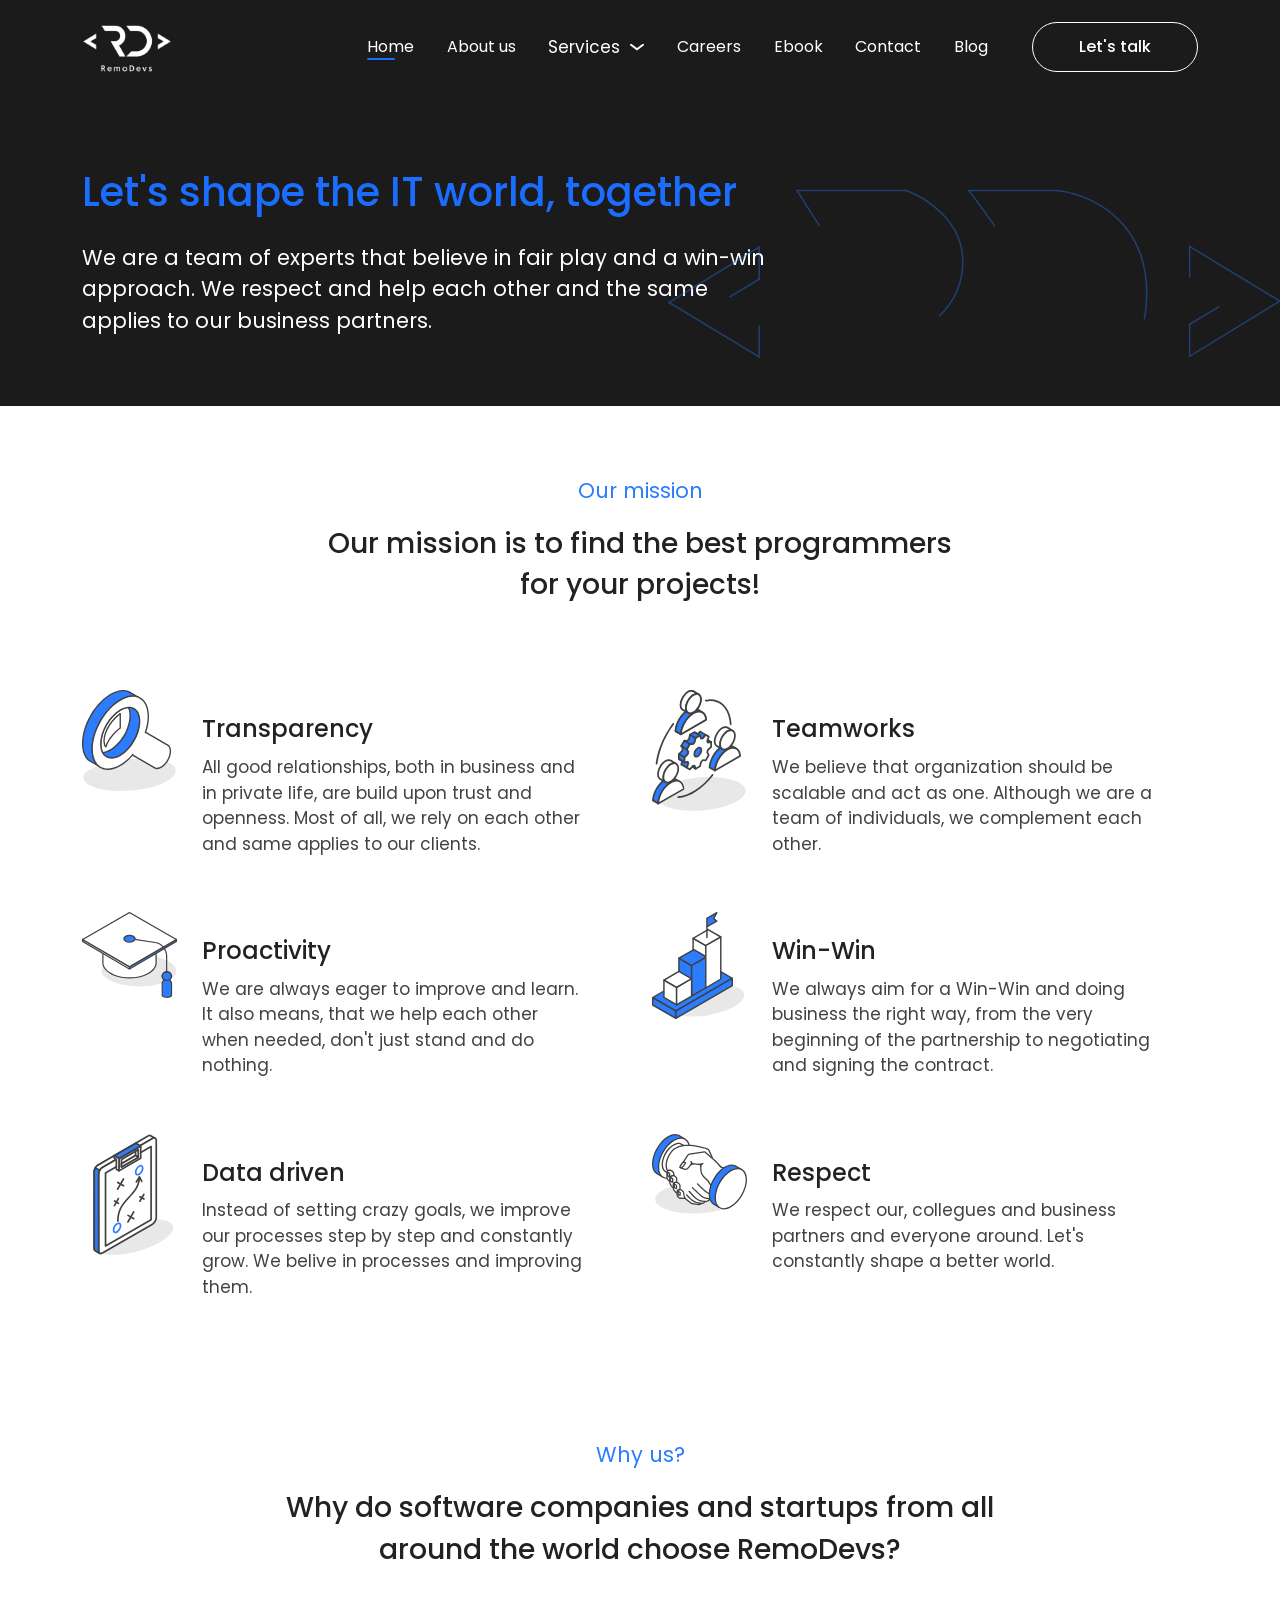
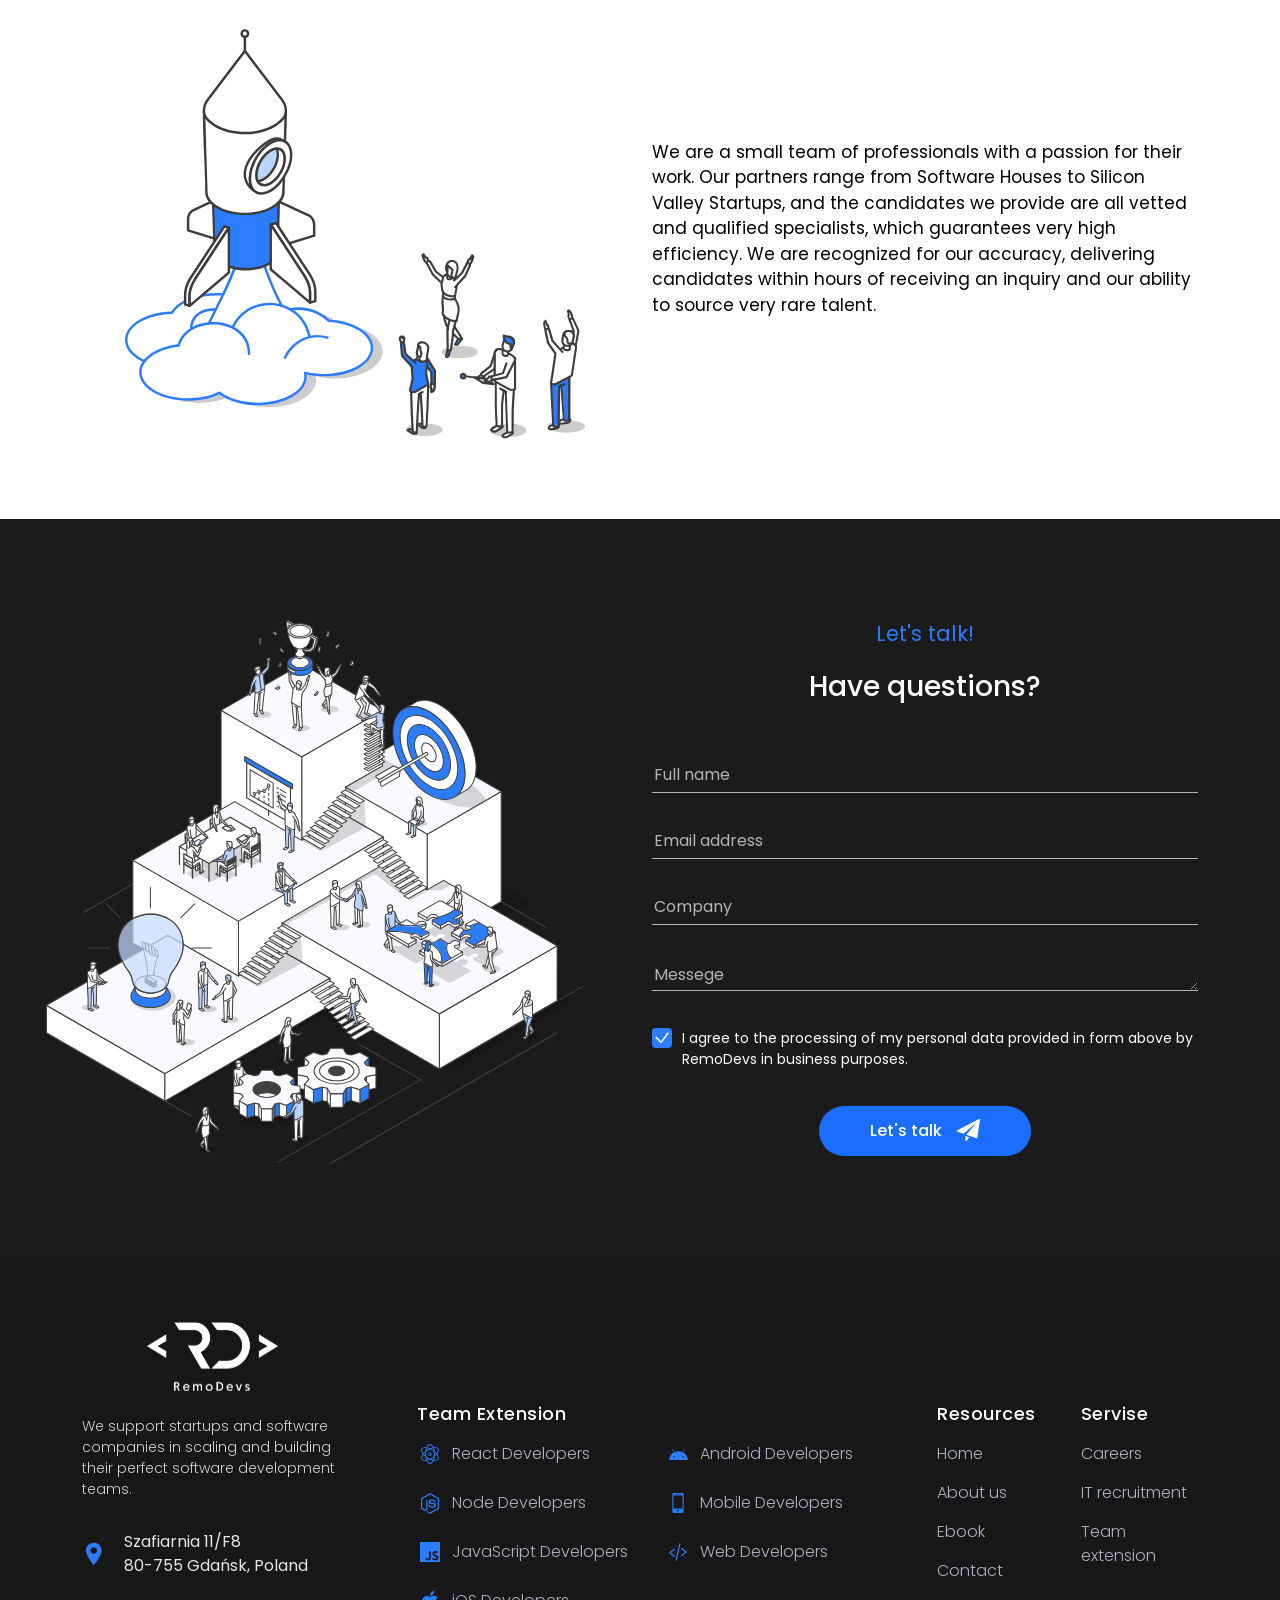
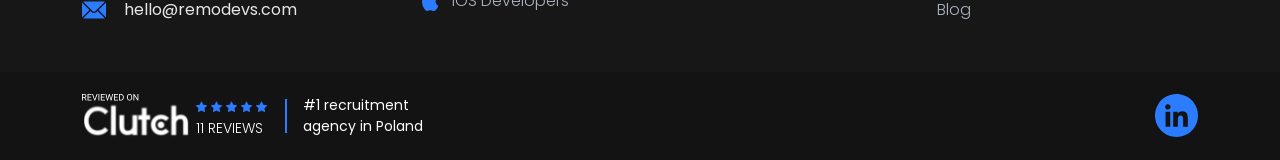
==== commit 7ca8ca80: "Add files via upload" ====
--- a/about.html
+++ b/about.html
@@ -330,7 +330,7 @@
                                 </div>
                                 <div class="clutchbox__right">
                                     <p>
-                                        №1 IT recruitment<br> agency in Poland
+                                        #1 recruitment<br> agency in Poland
                                     </p>
                                 </div>
                             </div>
--- a/css/style.css
+++ b/css/style.css
@@ -1 +1 @@
-@import url("https://fonts.googleapis.com/css2?family=Poppins:wght@100;200;300;400;500;600;700;800;900&display=swap");body{font-family:"Poppins",sans-serif;color:#424242}@media (min-width:1450.8px){.container{max-width:1420px}}.main{padding-top:93px}.blue-btn{font-weight:500;font-size:18px;line-height:27px;color:#fff;background:#1B6DFF;border-radius:30px;text-decoration:none;display:-webkit-inline-box;display:-ms-inline-flexbox;display:inline-flex;-webkit-box-align:center;-ms-flex-align:center;align-items:center;-webkit-box-pack:center;-ms-flex-pack:center;justify-content:center;min-height:58px;padding:3px 55px;-webkit-transition:0.3s;transition:0.3s}.blue-btn:hover{color:#fff;-webkit-box-shadow:0px 2px 10px #1b6dff;box-shadow:0px 2px 10px #1b6dff}.blue-btn:hover img{-webkit-transform:translateX(5px);transform:translateX(5px)}.blue-btn img{margin-left:15px;-webkit-transition:0.3s;transition:0.3s}.blacksection{background:#1B1B1B}.subtitle{font-size:23px;line-height:147%;color:#2B7CFF}h3{font-weight:500;font-size:36px;line-height:147%;color:#222222}header.header{height:93px;display:-webkit-box;display:-ms-flexbox;display:flex;-webkit-box-align:center;-ms-flex-align:center;align-items:center;position:fixed;background:#fff;width:100%;left:0;top:0;z-index:11}header.header .header__logo img{max-height:78px}header.header .header__nav{padding-right:20px}header.header .header__nav>ul{list-style-type:none;padding:0;margin:0;display:-webkit-box;display:-ms-flexbox;display:flex;-webkit-box-align:center;-ms-flex-align:center;align-items:center;-webkit-box-pack:justify;-ms-flex-pack:justify;justify-content:space-between}header.header .header__nav>ul>li:not(.submenu)>a{text-decoration:none;position:relative;color:#222222;font-size:17px;line-height:26px}header.header .header__nav>ul>li:not(.submenu)>a:after{content:"";display:inline-block;width:0;height:2px;background:#1B6DFF;-webkit-transition:0.3s;transition:0.3s;border-radius:5px;position:absolute;left:0;bottom:-2px}header.header .header__nav>ul>li:not(.submenu)>a:hover:after{width:28px}header.header .header__nav>ul>li:not(.submenu).active a:after{width:28px}header.header .header__nav>ul>li:not(.submenu):hover a:before{-webkit-transform:rotate(180deg);transform:rotate(180deg)}header.header .header__nav>ul>li{position:relative;padding:8px 0}header.header .header__nav>ul>li.submenu>a{padding:8px 24px 8px 0;text-decoration:none;text-decoration:none;position:relative;color:#222222;font-size:17px;line-height:26px}header.header .header__nav>ul>li.submenu>a:before{content:"";display:inline-block;width:14px;height:7px;background:url("../img/menu-arrow.svg") no-repeat center/100%;position:absolute;right:0;top:17px;-webkit-transition:0.3s;transition:0.3s}header.header .header__nav>ul>li.submenu>a:hover+ul{opacity:1;visibility:visible;z-index:1;-webkit-transform:translateY(0);transform:translateY(0)}header.header .header__nav>ul>li.submenu ul{background:#fff;-webkit-box-shadow:0px 4px 24px rgba(0,0,0,0.09);box-shadow:0px 4px 24px rgba(0,0,0,0.09);border-radius:6px;list-style-type:none;padding:20px 0 26px;margin:0;position:absolute;top:100%;right:0;width:210px;opacity:0;-webkit-transition:0.5s;transition:0.5s;visibility:hidden;z-index:-1;-webkit-transform:translateY(-10px);transform:translateY(-10px)}header.header .header__nav>ul>li.submenu ul li{margin-bottom:15px}header.header .header__nav>ul>li.submenu ul li:last-child{margin-bottom:0}header.header .header__nav>ul>li.submenu ul li a{padding:5px 5px 5px 25px;display:block;font-size:17px;line-height:26px;color:#222;-webkit-transition:0.3s;transition:0.3s;position:relative;text-decoration:none}header.header .header__nav>ul>li.submenu ul li a:before{content:"";display:inline-block;left:0;top:0;height:100%;width:3px;background:transparent;position:absolute;-webkit-transition:0.3s;transition:0.3s}header.header .header__nav>ul>li.submenu ul li a:hover{color:#2B7CFF}header.header .header__nav>ul>li.submenu ul li a:hover:before{background:#2B7CFF}header.header .header__nav>ul>li.submenu ul li.active a{color:#2B7CFF}header.header .header__nav>ul>li.submenu ul li.active a:before{background:#2B7CFF}header.header .header__nav>ul>li.submenu ul:hover{opacity:1;visibility:visible;z-index:1;-webkit-transform:translateY(0);transform:translateY(0)}header.header .header__btn{text-decoration:none;font-weight:500;font-size:18px;line-height:27px;color:#1B6DFF;text-align:center;min-height:58px;max-width:195px;width:100%;display:-webkit-box;display:-ms-flexbox;display:flex;-webkit-box-align:center;-ms-flex-align:center;align-items:center;-webkit-box-pack:center;-ms-flex-pack:center;justify-content:center;border:1px solid #1B6DFF;border-radius:30px;-webkit-transition:0.5s;transition:0.5s}header.header .header__btn:hover{color:#fff;background:#1B6DFF}.burger{display:none}header.header.header__shadow{-webkit-box-shadow:0 0 10px #1b6dff26;box-shadow:0 0 10px #1b6dff26;background:#fff}header.header .header__nav .header__btn{display:none}header.header.header_back{background:#1B1B1B}header.header.header_back .header__nav>ul>li:not(.submenu)>a{color:#fff}header.header.header_back .header__nav>ul>li.submenu>a{color:#fff}header.header.header_back .header__nav>ul>li.submenu>a:before{background:url(../img/menu-arrow-white.svg) no-repeat center/100%}header.header.header_back .col-lg-2 .header__btn{color:#fff;border-color:#fff}header.header.header_back .col-lg-2 .header__btn:hover{border-color:#1B6DFF}header.header.header_back .burger span{background:#fff}@media (max-width:1399.8px){header.header .header__btn{min-height:50px;font-size:16px}header.header .header__nav>ul>li.submenu ul li a,header.header .header__nav>ul>li:not(.submenu)>a{font-size:16px}}@media (max-width:1199.8px){header.header{height:70px}header.header .header__btn{min-height:42px}}@media (max-width:991.8px){header.header .col-xl-2,header.header .col-xl-7{display:none}header.header .container{position:relative}.burger{display:inline-block;border:none;background-color:transparent;outline:none;position:absolute;right:15px;top:25px;padding:0;width:24px;height:24px;overflow:hidden}.burger span{display:block;height:2px;background:#2B7CFF;margin:4px 0;border-radius:5px;-webkit-transition:0.5s;transition:0.5s;-webkit-transform-origin:0 0;transform-origin:0 0}.burger span:first-child{-webkit-transform:translateX(-50%);transform:translateX(-50%)}.burger span:nth-child(2){-webkit-transform:translateX(0);transform:translateX(0)}.burger span:nth-child(3){-webkit-transform:translateX(50%);transform:translateX(50%)}.burger.open span:first-child{-webkit-transform:translateX(4px) translateY(-2px) rotate(45deg);transform:translateX(4px) translateY(-2px) rotate(45deg)}.burger.open span:nth-child(2){-webkit-transform:translateX(100%);transform:translateX(100%)}.burger.open span:nth-child(3){-webkit-transform:translateX(2px) translateY(3px) rotate(-45deg);transform:translateX(2px) translateY(3px) rotate(-45deg)}header.header .col-xl-7.mobilemenu-wrapper{display:block;background:#fff;position:fixed;left:0;top:70px;width:100%;height:calc(100vh - 70px);overflow:scroll}header.header .header__nav{max-width:720px;margin:0 auto;padding:50px 15px 20px}header.header .header__nav>ul{display:block}header.header .header__nav>ul li{display:block;margin-bottom:0;margin-top:20px}header.header .header__nav>ul>li:not(.submenu)>a{font-size:20px}header.header .header__nav>ul>li.submenu>a{font-size:20px}header.header .header__nav>ul>li.submenu>a:before{top:19px}header.header .header__nav>ul>li.submenu>a+ul{opacity:1;visibility:visible;z-index:1;-webkit-transform:translateY(0);transform:translateY(0)}header.header .header__nav>ul>li.submenu>a+ul,header.header .header__nav>ul>li.submenu>a:hover+ul{display:none}header.header .header__nav>ul>li.submenu ul{position:relative;background:transparent;-webkit-box-shadow:none;box-shadow:none;padding:0}header.header .header__nav>ul>li.submenu ul li a{font-size:18px}header.header .header__nav>ul>li:hover a:before{-webkit-transform:rotate(0);transform:rotate(0)}header.header .header__nav .header__btn{display:-webkit-inline-box;display:-ms-inline-flexbox;display:inline-flex;margin-top:50px}header.header .col-xl-7.mobilemenu-wrapper{-webkit-transition:0.5s;transition:0.5s;-webkit-transform:translateX(100%);transform:translateX(100%)}header.header .col-xl-7.mobilemenu-wrapper.open{-webkit-transform:translateX(0);transform:translateX(0)}header.header .header__nav>ul>li.submenu ul{padding-top:10px}header.header .header__nav>ul>li.submenu ul li{margin-top:0}header.header .header__nav>ul>li.submenu>a+ul,header.header .header__nav>ul>li.submenu>a:hover+ul{width:100%;padding:0;margin:0;top:inherit;-webkit-transform:none;transform:none;right:inherit;-webkit-transition:none;transition:none;padding-top:15px}header.header.header_back .col-xl-7.mobilemenu-wrapper.open{background:#1B1B1B}header.header.header_back .header__nav>ul>li.submenu ul li a{color:#fff}header.header.header_back .header__nav .header__btn{border-color:#fff;color:#fff}}@media (max-width:575.8px){header.header .header__logo img{width:63px}.burger{top:15px}header.header .header__nav>ul li:first-child{margin-top:0}header.header .header__nav{padding-top:40px}header.header .header__nav>ul>li.submenu>a,header.header .header__nav>ul>li:not(.submenu)>a{font-size:19px;display:block;padding-top:0;padding-bottom:0}header.header .header__nav>ul>li.submenu ul li a{font-size:16px;display:block;padding-top:0;padding-bottom:0}header.header .header__nav>ul li{padding:0}header.header .header__nav>ul li{margin-top:25px}header.header .header__nav .header__btn{max-width:400px;width:100%}header.header .header__nav>ul>li.submenu>a:before{top:10px}}.welcomesect{overflow:hidden;position:relative}.welcomesect .welcomesect__imgwrapper{position:relative}.welcomesect .welcomesect__imgwrapper img{max-width:calc(100% + 200px)}.welcomesect .welcomesect__text{padding-top:120px}.welcomesect .welcomesect__text .subtitle{margin-bottom:10px;color:#1B6DFF;font-size:25px;line-height:150%}.welcomesect .welcomesect__text h1{margin-bottom:30px;font-weight:500;font-size:46px;line-height:147%;color:#222}.welcomesect .welcomesect__text .descr{max-width:620px;margin-bottom:55px}.welcomesect .welcomesect__text .descr p{font-size:19px;line-height:150%}.welcomesect .welcomesect__text .descr p:last-child{margin-bottom:0}.welcomesect .welcomesect__text .clutchbox{margin-top:110px;display:-webkit-box;display:-ms-flexbox;display:flex;max-width:480px;-webkit-box-align:center;-ms-flex-align:center;align-items:center}.welcomesect .welcomesect__text .clutchbox .clutchbox__left{width:100%;max-width:62%;-webkit-box-flex:0;-ms-flex:0 0 62%;flex:0 0 62%;display:-webkit-box;display:-ms-flexbox;display:flex;-webkit-box-align:end;-ms-flex-align:end;align-items:flex-end}.welcomesect .welcomesect__text .clutchbox .clutchbox__left img{max-width:150px}.welcomesect .welcomesect__text .clutchbox .clutchbox__left .ratingbox{padding-left:8px}.welcomesect .welcomesect__text .clutchbox .clutchbox__left .ratingbox .stars{display:-webkit-box;display:-ms-flexbox;display:flex;-webkit-box-align:center;-ms-flex-align:center;align-items:center;margin-bottom:10px}.welcomesect .welcomesect__text .clutchbox .clutchbox__left .ratingbox .stars img{width:16px;margin-right:2px}.welcomesect .welcomesect__text .clutchbox .clutchbox__left .ratingbox .stars img:last-child{margin-right:0}.welcomesect .welcomesect__text .clutchbox .clutchbox__left .ratingbox p{margin:0;text-transform:uppercase;color:#A0A0A0;font-weight:300;font-size:16px;line-height:150%;letter-spacing:0.5px}.welcomesect .welcomesect__text .clutchbox .clutchbox__right{width:100%;max-width:38%;-webkit-box-flex:0;-ms-flex:0 0 38%;flex:0 0 38%;position:relative;text-align:right}.welcomesect .welcomesect__text .clutchbox .clutchbox__right p{margin-bottom:0;font-weight:400;font-size:16px;line-height:150%;color:#A0A0A0;max-width:142px;display:inline-block}.welcomesect .welcomesect__text .clutchbox .clutchbox__right:after{content:"";display:inline-block;position:absolute;left:0;top:0;height:100%;width:2px;background:#2B7CFF}.welcomesect .welcomesect__text a{text-decoration:none}.trustedus{padding:30px 0 100px 0}.trustedus h4{margin-bottom:69px;font-weight:500;font-size:25px;line-height:132%;color:#222}.trustedus .trusted-slider img{-webkit-filter:grayscale(1);filter:grayscale(1);-webkit-transition:0.3s;transition:0.3s}.trustedus .trusted-slider img:hover{-webkit-filter:grayscale(0);filter:grayscale(0)}.outservices{padding:50px 0 120px 0}.outservices h3{font-weight:500;font-size:36px;line-height:147%;color:#222;margin-bottom:70px}.outservices .outservices__box{padding-left:75px}.outservices .outservices__box a{text-decoration:none}.outservices .outservices__box a:hover .descr img{opacity:1;z-index:1;visibility:visible;-webkit-transform:translateX(0);transform:translateX(0)}.outservices .outservices__box .outservices__img{height:180px;display:-webkit-box;display:-ms-flexbox;display:flex;-webkit-box-align:center;-ms-flex-align:center;align-items:center}.outservices .outservices__box .outservices__img img{max-width:100%;max-height:100%}.outservices .outservices__box .descr{padding-left:250px}.outservices .outservices__box .descr h6{margin-bottom:10px;font-weight:500;font-size:25px;line-height:132%;color:#222}.outservices .outservices__box .descr p{margin:0;font-size:19px;line-height:132%;color:#424242;margin-bottom:19px}.outservices .outservices__box .descr img{-webkit-transition:0.5s;transition:0.5s;opacity:0;z-index:-1;visibility:hidden;-webkit-transform:translateX(-15px);transform:translateX(-15px)}.outmission{padding:127px 0;position:relative}.outmission .container{position:relative;z-index:2}.outmission .outmission__leftsect{padding-left:70px}.outmission .outmission__leftsect .subtitle{margin-bottom:15px}.outmission .outmission__leftsect h3{font-weight:500;font-size:36px;line-height:147%;color:#fff;margin-bottom:25px}.outmission .outmission__leftsect .descr{max-width:404px;margin-bottom:52px}.outmission .outmission__leftsect .descr p{font-size:17px;line-height:150%;color:#fff}.outmission .outmission__leftsect .descr p:last-child{margin-bottom:0}.outmission .outmission__leftsect .blue-btn{padding:3px 42px}.outmission .outmission__rightsect{padding-left:70px;padding-top:60px;max-width:690px}.outmission .outmission__rightsect p{margin-bottom:20px;font-size:17px;line-height:150%;color:#fff}.outmission .outmission__rightsect p:last-child{margin-bottom:0}.outmission img.bg{position:absolute;bottom:0;right:0;z-index:1}.ourspecialists{padding:136px 0 100px}.ourspecialists .subtitle{margin-bottom:15px}.ourspecialists h3{margin-bottom:80px}.ourspecialists .ourspecialists__box{display:block;max-width:315px;width:100%;text-align:center;padding:20px;border-radius:9px;text-decoration:none;-webkit-transition:0.3s;transition:0.3s;border:1px solid transparent;margin-bottom:30px}.ourspecialists .ourspecialists__box:hover{border:1px solid #2B7CFF}.ourspecialists .ourspecialists__box:hover .descr img{opacity:1;-webkit-transform:translateX(0);transform:translateX(0)}.ourspecialists .ourspecialists__box .imgwrap{height:162px;margin-bottom:18px;display:-webkit-box;display:-ms-flexbox;display:flex;-webkit-box-align:center;-ms-flex-align:center;align-items:center;-webkit-box-pack:center;-ms-flex-pack:center;justify-content:center}.ourspecialists .ourspecialists__box .imgwrap img{max-width:100%;max-height:100%}.ourspecialists .ourspecialists__box .descr p{font-weight:500;font-size:24px;line-height:132%;color:#222;margin:0 0 20px 0}.ourspecialists .ourspecialists__box .descr img{-webkit-transition:0.3s;transition:0.3s;opacity:0;-webkit-transform:translateX(-15px);transform:translateX(-15px)}.formsection{padding:170px 0 156px}.formsection .formsection__form{max-width:580px}.formsection .formsection__form h3{margin-bottom:50px}.formsection .formsection__form .inputfield{position:relative;margin-bottom:50px}.formsection .formsection__form .inputfield input,.formsection .formsection__form .inputfield textarea{width:100%;height:40px;outline:none;border:none;border-bottom:1.5px solid #B4B4B4;font-size:19px;color:#222}.formsection .formsection__form .inputfield input::-webkit-input-placeholder,.formsection .formsection__form .inputfield textarea::-webkit-input-placeholder{color:#B4B4B4}.formsection .formsection__form .inputfield input::-moz-placeholder,.formsection .formsection__form .inputfield textarea::-moz-placeholder{color:#B4B4B4}.formsection .formsection__form .inputfield input:-ms-input-placeholder,.formsection .formsection__form .inputfield textarea:-ms-input-placeholder{color:#B4B4B4}.formsection .formsection__form .inputfield input::-ms-input-placeholder,.formsection .formsection__form .inputfield textarea::-ms-input-placeholder{color:#B4B4B4}.formsection .formsection__form .inputfield input::placeholder,.formsection .formsection__form .inputfield textarea::placeholder{color:#B4B4B4}.formsection .formsection__form .inputfield textarea{padding-top:8px}.formsection .formsection__form .checkfield{margin-bottom:65px}.formsection .formsection__form .checkfield input{display:none}.formsection .formsection__form .checkfield input:checked+label:after{background-image:url("../img/check-icon.svg");background-repeat:no-repeat;background-position:center;background-size:16px}.formsection .formsection__form .checkfield label{position:relative;padding-left:44px;margin:0;font-weight:400;font-size:15px;line-height:150%;color:#414141;cursor:pointer}.formsection .formsection__form .checkfield label:after{content:"";display:inline-block;width:24px;height:24px;background-color:#2B7CFF;border-radius:4px;position:absolute;left:0;top:0;cursor:pointer}.formsection .formsection__form .formbtn{border:none;padding:3px 51px}.formsection .formsection__leftpic{position:relative;width:100%;height:100%}.formsection .formsection__leftpic img{position:absolute;right:70px;top:0;width:100%}.testimonials{padding:120px 0}.testimonials h3{color:#fff;margin-bottom:65px}.testimonials .testimonials__box{margin-bottom:155px}.testimonials .testimonials__box h4{font-weight:500;font-size:30px;line-height:147%;color:#fff;margin-bottom:105px}.testimonials .testimonials__box h4 span{position:relative;display:inline-block}.testimonials .testimonials__box h4 span:after{content:"";position:absolute;left:0;right:0;margin:0 auto;display:block;width:80%;height:2px;background:#1B6DFF;bottom:-3px}.testimonials .testimonial__box{max-width:660px;padding-left:30px}.testimonials .testimonial__box .testimonial__boxtitle{display:-webkit-box;display:-ms-flexbox;display:flex;-webkit-box-align:center;-ms-flex-align:center;align-items:center;margin-bottom:8px}.testimonials .testimonial__box .testimonial__boxtitle .title{margin:0;font-weight:500;font-size:24px;line-height:132%;color:#fff}.testimonials .testimonial__box .testimonial__boxtitle .stars{padding-left:10px;display:-webkit-box;display:-ms-flexbox;display:flex;-webkit-box-align:center;-ms-flex-align:center;align-items:center}.testimonials .testimonial__box .testimonial__boxtitle .stars img{width:16px;margin-right:3px}.testimonials .testimonial__box .testimonial__boxtitle .stars img:last-child{margin-right:0}.testimonials .testimonial__box .proff{margin-bottom:20px;color:#ADB2C0;font-weight:400;font-size:17px;line-height:150%}.testimonials .testimonial__box .descr p{font-size:23px;line-height:150%;color:#fff}.testimonials .testimonial__box .descr p:last-child{margin-bottom:0}.testimonials .testimonialsbtn{text-align:center}.testimonials .testimonialsbtn a{text-decoration:none;display:-webkit-inline-box;display:-ms-inline-flexbox;display:inline-flex;-webkit-box-align:center;-ms-flex-align:center;align-items:center;min-height:58px;border:1px solid #1B6DFF;border-radius:30px;padding:3px 58px;-webkit-transition:0.3s;transition:0.3s}.testimonials .testimonialsbtn a svg{margin-left:15px;margin-top:-3px;-webkit-transition:0.3s;transition:0.3s}.testimonials .testimonialsbtn a svg path{-webkit-transition:0.3s;transition:0.3s}.testimonials .testimonialsbtn a:hover{color:#fff;background:#1B6DFF}.testimonials .testimonialsbtn a:hover svg{-webkit-transform:translateX(5px);transform:translateX(5px)}.testimonials .testimonialsbtn a:hover svg path{stroke:#fff}.ourspecialists .ourspecialists__box{margin:0 auto 30px}.outmissionbtnmob,.welcomesect__imgwrapper.mob{display:none}.trustedus .trusted-slider img{max-width:100%}@media (max-width:1399.8px){.welcomesect .welcomesect__text .descr{margin-bottom:30px}.blue-btn{font-size:16px;min-height:50px;padding:3px 45px}.welcomesect .welcomesect__imgwrapper img{max-width:calc(100% + 100px)}.welcomesect .welcomesect__text{padding-top:80px}.welcomesect .welcomesect__text .clutchbox{margin-top:100px}.trustedus h4{margin-bottom:50px}.outservices{padding:40px 0 50px 0}.outservices .outservices__box .outservices__img{height:140px}.outservices .outservices__box .descr{padding-left:150px}.outmission .outmission__leftsect h3{margin-bottom:20px}.outmission .outmission__leftsect .descr{margin-bottom:40px}.ourspecialists .ourspecialists__box{max-width:260px}.ourspecialists .ourspecialists__box .imgwrap{height:100px}.testimonials .testimonials__box h4{margin-bottom:60px}.testimonials .testimonials__box{margin-bottom:80px}.testimonials .testimonialsbtn a{min-height:50px;font-size:16px;padding:3px 40px}.formsection{padding:100px 0}.formsection .formsection__leftpic img{right:40px}.formsection .formsection__form .inputfield{margin-bottom:30px}.formsection .formsection__form .inputfield input,.formsection .formsection__form .inputfield textarea{font-size:16px;height:36px}.formsection .formsection__form .checkfield label{font-size:14px;padding-left:30px}.formsection .formsection__form .checkfield label:after{width:20px;height:20px}.formsection .formsection__form .checkfield input:checked+label:after{background-size:14px}.formsection .formsection__form .checkfield{margin-bottom:35px}.ourspecialists,.outmission,.testimonials{padding:70px 0}.trustedus{padding:60px 0}.outservices h3{margin-bottom:40px}.ourspecialists h3{margin-bottom:50px}.welcomesect .welcomesect__text h1{font-size:40px}.outmission .outmission__leftsect h3,.outservices h3,h3{font-size:28px}.testimonials .testimonials__box h4{font-size:24px}.trustedus h4{font-size:22px}.outservices .outservices__box .descr h6,.subtitle,.testimonials .testimonial__box .testimonial__boxtitle .title,.welcomesect .welcomesect__text .subtitle{font-size:21px}.ourspecialists .ourspecialists__box .descr p{font-size:18px}.outmission .outmission__leftsect .descr p,.outmission .outmission__rightsect p,.outservices .outservices__box .descr p,.testimonials .testimonial__box .descr p,.testimonials .testimonial__box .proff,.welcomesect .welcomesect__text .descr p{font-size:16px}}@media (max-width:1199.8px){.welcomesect .welcomesect__text h1{font-size:32px;margin-bottom:20px}.welcomesect .welcomesect__text h1 br{display:none}.welcomesect .welcomesect__imgwrapper img{max-width:calc(100% + 50px)}.welcomesect .welcomesect__text .clutchbox{margin-top:50px}.welcomesect .welcomesect__text .descr{margin-bottom:20px}.welcomesect .welcomesect__text .clutchbox .clutchbox__left img{max-width:120px}.welcomesect .welcomesect__text .clutchbox .clutchbox__left .ratingbox .stars{margin-bottom:5px}.welcomesect .welcomesect__text .clutchbox .clutchbox__left .ratingbox p,.welcomesect .welcomesect__text .clutchbox .clutchbox__right p{font-size:14px}.welcomesect .welcomesect__text .clutchbox .clutchbox__right p{min-width:initial}.welcomesect .welcomesect__text .clutchbox{max-width:400px}.welcomesect .welcomesect__text{padding-top:60px}.outservices .outservices__box{padding-left:35px}h3 br{display:none}.testimonials .testimonials__box h4{font-size:20px}.main{padding-top:70px}.outmission .outmission__leftsect h3,.outservices h3,h3{font-size:24px}.outservices .outservices__box .descr h6,.subtitle,.testimonials .testimonial__box .testimonial__boxtitle .title,.welcomesect .welcomesect__text .subtitle{font-size:18px}}@media (max-width:991.8px){.welcomesect .welcomesect__text{padding-top:40px}.welcomesect .welcomesect__text h1{font-size:38px}.welcomesect .welcomesect__text .descr{margin-bottom:40px}.welcomesect .welcomesect__imgwrapper img{max-width:100%}.outservices .outservices__box .descr{padding-left:0;padding-top:15px}.outservices .outservices__box{padding-left:0}.outservices .outservices__box .descr img{display:none}.outservices .outservices__box{text-align:center}.outservices .outservices__box .outservices__img img{display:block;margin:0 auto}.outmission .outmission__leftsect{padding-left:0}.outmission .outmission__rightsect{padding-left:0}.ourspecialists .ourspecialists__box .descr img{display:none}.testimonials .testimonials__box{margin-bottom:50px}.testimonials .testimonials__box h4{margin-bottom:40px}.formsection .formsection__leftpic img{position:relative}.formsection .row .col-lg-6:first-child{-webkit-box-ordinal-group:3;-ms-flex-order:2;order:2}.formsection .row .col-lg-6:nth-child(2){-webkit-box-ordinal-group:2;-ms-flex-order:1;order:1}.formsection{padding:70px 0}.formsection .formsection__form{max-width:100%}.formsection .formsection__leftpic{display:none}.outmission__leftsect .blue-btn{display:none}.outmissionbtnmob{display:-webkit-inline-box;display:-ms-inline-flexbox;display:inline-flex}.outmission .outmission__leftsect h3,.outservices h3,.trustedus h4,h3{font-size:28px}}@media (max-width:767.8px){.outservices .outservices__box .outservices__img{height:120px}.testimonials .testimonial__box .testimonial__boxtitle{margin-bottom:0}.testimonials .testimonial__box{margin-bottom:50px}.testimonials .testimonial__box .proff{margin-bottom:10px}.testimonials .testimonials__box{margin-bottom:0}.ourspecialists,.outservices,.trustedus{padding-bottom:40px}}@media (max-width:575.8px){.main{padding-top:70px}.welcomesect .welcomesect__text .subtitle{font-size:15px}.welcomesect .welcomesect__text h1{font-size:23px;margin-bottom:17px}.welcomesect .welcomesect__text .descr{max-width:285px;margin-bottom:28px}.welcomesect .welcomesect__text .descr p{font-size:15px}.welcomesect__imgwrapper{display:none}.welcomesect__imgwrapper.mob{display:block}.blue-btn{font-size:14px;min-height:45px;padding:3px 37px}.welcomesect .welcomesect__imgwrapper img{max-width:calc(100% + 50px)}.welcomesect .welcomesect__text .clutchbox{margin-top:30px}.welcomesect .welcomesect__text .clutchbox .clutchbox__left img{max-width:100px}.welcomesect .welcomesect__text .clutchbox .clutchbox__left .ratingbox .stars img{width:11px}.welcomesect .welcomesect__text .clutchbox .clutchbox__left .ratingbox p,.welcomesect .welcomesect__text .clutchbox .clutchbox__right p{font-size:12px}.welcomesect .welcomesect__text .clutchbox .clutchbox__left{max-width:60%;-webkit-box-flex:0;-ms-flex:0 0 60%;flex:0 0 60%}.welcomesect .welcomesect__text .clutchbox .clutchbox__right{max-width:40%;-webkit-box-flex:0;-ms-flex:0 0 40%;flex:0 0 40%}.welcomesect .welcomesect__text .clutchbox{max-width:320px}.ourspecialists h3,.outservices .outservices__box{margin-bottom:30px}.outmission .outmission__leftsect .descr{margin-bottom:0}.outmission .outmission__rightsect{padding-top:20px}.outmission img.bg{max-width:100%}.ourspecialists .ourspecialists__box .descr p{font-size:16px}.ourspecialists .ourspecialists__box{margin:0 auto 20px;padding:10px}.ourspecialists .ourspecialists__box .descr p{margin-bottom:0}.ourspecialists .ourspecialists__box .imgwrap{height:80px}.testimonials h3{margin-bottom:45px}.testimonials .testimonial__box .testimonial__boxtitle .title{font-size:16px}.testimonials .testimonial__box .testimonial__boxtitle .stars img{width:12px;margin-right:1px}.testimonials .testimonial__box{padding-left:0}.testimonials .testimonialsbtn a{font-size:14px;padding:3px 20px;width:100%;max-width:400px;text-align:center;-webkit-box-pack:center;-ms-flex-pack:center;justify-content:center}.formsection .subtitle{margin-bottom:10px}.formsection .formsection__form h3{margin-bottom:30px}.formsection .formsection__form .inputfield input,.formsection .formsection__form .inputfield textarea{font-size:15px}.formsection,.ourspecialists,.outmission,.testimonials{padding:50px 0}.outservices,.trustedus{padding:50px 0 20px 0}.outservices h3,.trustedus h4{margin-bottom:21px}.outmission .outmission__leftsect h3,.outservices h3,.trustedus h4,h3{font-size:20px}.testimonials .testimonials__box h4{font-size:18px}.outmission .outmission__leftsect .descr p,.outmission .outmission__rightsect p,.outservices .outservices__box .descr p,.subtitle,.testimonials .testimonial__box .descr p,.testimonials .testimonial__box .proff,.welcomesect .welcomesect__text .descr p{font-size:15px}}.welcscreen-black{background:#1B1B1B;padding:82px 0 88px;position:relative}.welcscreen-black h1{margin-bottom:30px;font-weight:500;font-size:55px;line-height:147%;color:#1B6DFF}.welcscreen-black .descr{max-width:710px}.welcscreen-black .descr p{font-size:25px;line-height:150%;color:#fff}.welcscreen-black .absbg{position:absolute;right:0;bottom:0}.abusmission{padding:100px 0 130px}.abusmission h3{margin-bottom:30px}.abusmission .abusmission__box{display:-webkit-box;display:-ms-flexbox;display:flex;margin-top:85px}.abusmission .abusmission__box .abusmission__box-img{width:100%;max-width:190px;-webkit-box-flex:0;-ms-flex:0 0 190px;flex:0 0 190px;text-align:right;padding-right:25px}.abusmission .abusmission__box .abusmission__box-img img{max-width:100%;max-height:100%}.abusmission .abusmission__box .abusmission__box-descr{width:100%;max-width:calc(100% - 190px);-webkit-box-flex:0;-ms-flex:0 0 calc(100% - 190px);flex:0 0 calc(100% - 190px);padding-right:40px;padding-top:23px}.abusmission .abusmission__box .abusmission__box-descr h6{margin-bottom:17px;font-weight:500;font-size:30px;line-height:132%;color:#222}.abusmission .abusmission__box .abusmission__box-descr p{font-size:17px;line-height:150%;margin:0}.whyus{padding:100px 0 160px}.whyus h3{margin-bottom:50px}.whyus .picwrapp{text-align:center}.whyus .textwrapp{max-width:590px}.whyus .textwrapp p{font-size:17px;line-height:150%;color:#000}.whyus .textwrapp p:last-child{margin-bottom:0}.formsection.black{background:#1B1B1B}.formsection.black h3{color:#fff}.formsection.black .inputfield input,.formsection.black .inputfield textarea{background:transparent;color:#fff}.formsection.black .checkfield label{color:#fff}.welcscreen-black .descr p:last-child{margin-bottom:0}.whyus .picwrapp img{max-width:100%}@media (max-width:1399.8px){.welcscreen-black h1{margin-bottom:20px}.abusmission,.welcscreen-black{padding:70px 0}.abusmission .abusmission__box .abusmission__box-descr h6{font-size:24px;margin-bottom:10px}.abusmission .abusmission__box{margin-top:55px}.abusmission .abusmission__box .abusmission__box-img{max-width:120px;-webkit-box-flex:0;-ms-flex:0 0 120px;flex:0 0 120px}.abusmission .abusmission__box .abusmission__box-descr{max-width:calc(100% - 120px);-webkit-box-flex:0;-ms-flex:0 0 calc(100% - 120px);flex:0 0 calc(100% - 120px)}.whyus{padding:70px 0 80px}.welcscreen-black h1{font-size:40px}.welcscreen-black .descr p{font-size:21px}}@media (max-width:1199.8px){.welcscreen-black h1{font-size:32px}.welcscreen-black .descr{max-width:600px}.welcscreen-black .descr p{font-size:18px}.abusmission .abusmission__box .abusmission__box-descr h6{font-size:21px}.abusmission .abusmission__box .abusmission__box-descr p,.whyus .textwrapp p{font-size:16px}.whyus h3{margin-bottom:30px}.welcscreen-black .absbg{max-width:450px}}@media (max-width:991.8px){.welcscreen-black h1{font-size:38px}.welcscreen-black .container{position:relative;z-index:1}.welcscreen-black{padding-top:50px}.abusmission .abusmission__box{margin-top:40px}}footer.footer{background:#171717;padding:70px 0 0 0}footer.footer .footer__topsect{padding-bottom:80px}footer.footer .footer__leftinfo .footer__logo{text-align:center;margin-bottom:3px}footer.footer .footer__leftinfo .footer__logo img{max-width:175px}footer.footer .footer__leftinfo .descr{margin-bottom:48px}footer.footer .footer__leftinfo .descr p{font-weight:300;font-size:15px;line-height:150%;color:#D2D2D2}footer.footer .footer__leftinfo .descr p:last-child{margin-bottom:0}footer.footer .footer__leftinfo ul{list-style-type:none;padding:0;margin:0}footer.footer .footer__leftinfo ul li{margin-bottom:20px;position:relative;padding-left:42px}footer.footer .footer__leftinfo ul li:last-child{margin-bottom:0}footer.footer .footer__leftinfo ul li a{font-size:16px;line-height:148%;color:#E6E6E6;text-decoration:none;-webkit-transition:0.3s;transition:0.3s}footer.footer .footer__leftinfo ul li a:hover{color:rgba(230,230,230,0.6)}footer.footer .footer__leftinfo ul li:after{content:"";display:inline-block;width:24px;height:24px;position:absolute;left:0;top:50%;-webkit-transform:translateY(-50%);transform:translateY(-50%)}footer.footer .footer__leftinfo ul li.address:after{background:url("../img/local-icon.svg") no-repeat center/100%}footer.footer .footer__leftinfo ul li.mail:after{background:url("../img/mail-icon.svg") no-repeat center/100%}footer.footer .footer__centernav{padding-left:90px;padding-top:105px}footer.footer .footer__centernav .title{margin-bottom:25px;font-weight:500;font-size:20px;line-height:147%;letter-spacing:0.03em;color:#fff}footer.footer .footer__centernav ul{list-style-type:none;padding:0;margin:0;display:-webkit-box;display:-ms-flexbox;display:flex;-ms-flex-wrap:wrap;flex-wrap:wrap}footer.footer .footer__centernav ul li{margin-bottom:25px;width:100%;max-width:50%;-webkit-box-flex:0;-ms-flex:0 0 50%;flex:0 0 50%}footer.footer .footer__centernav ul li a{position:relative;text-decoration:none;padding-left:45px;color:#ADB2C0;font-weight:300;font-size:18px;line-height:150%;display:block;-webkit-transition:0.3s;transition:0.3s}footer.footer .footer__centernav ul li a:hover{color:#fff}footer.footer .footer__centernav ul li a:after{content:"";display:inline-block;width:26px;height:26px;position:absolute;left:0;top:50%;-webkit-transform:translateY(-50%);transform:translateY(-50%)}footer.footer .footer__centernav ul li:last-child{margin-bottom:0}footer.footer .footer__centernav ul .icreact a:after{background:url("../img/react-icon.svg") no-repeat center/100%}footer.footer .footer__centernav ul .icandroid a:after{background:url("../img/android-icon.svg") no-repeat center/100%}footer.footer .footer__centernav ul .icnode a:after{background:url("../img/node-icon.svg") no-repeat center/100%}footer.footer .footer__centernav ul .icmob a:after{background:url("../img/mobile-icon.svg") no-repeat center/100%}footer.footer .footer__centernav ul .icjs a:after{background:url("../img/js-icon.svg") no-repeat center/100%}footer.footer .footer__centernav ul .icweb a:after{background:url("../img/web-icon.svg") no-repeat center/100%}footer.footer .footer__centernav ul .icios a:after{background:url("../img/ios-icon.svg") no-repeat center/100%}footer.footer .footer__rightnav{display:-webkit-box;display:-ms-flexbox;display:flex;-webkit-box-pack:justify;-ms-flex-pack:justify;justify-content:space-between;padding-top:105px}footer.footer .footer__rightnav .listbox{width:100%;max-width:45%;-webkit-box-flex:0;-ms-flex:0 0 45%;flex:0 0 45%}footer.footer .footer__rightnav .title{margin-bottom:25px;font-weight:500;font-size:20px;line-height:147%;letter-spacing:0.03em;color:#fff}footer.footer .footer__rightnav ul{list-style-type:none;padding:0;margin:0}footer.footer .footer__rightnav ul li{margin-bottom:15px}footer.footer .footer__rightnav ul li a{position:relative;text-decoration:none;color:#ADB2C0;font-weight:300;font-size:18px;line-height:150%;display:block}footer.footer .footer__rightnav ul li a:hover{color:#fff}footer.footer .footer__rightnav ul li:last-child{margin-bottom:0}footer.footer .footer__bottsect{background:#131313;min-height:88px;padding:5px 0;display:-webkit-box;display:-ms-flexbox;display:flex;-webkit-box-align:center;-ms-flex-align:center;align-items:center}footer.footer .footer__bottsect a{text-decoration:none}footer.footer .footer__bottsect .clutchbox{display:-webkit-box;display:-ms-flexbox;display:flex;-webkit-box-align:center;-ms-flex-align:center;align-items:center}footer.footer .footer__bottsect .clutchbox__left{display:-webkit-box;display:-ms-flexbox;display:flex;-webkit-box-align:center;-ms-flex-align:center;align-items:center;padding-right:18px}footer.footer .footer__bottsect .clutchbox__left .ratingbox{padding-left:5px}footer.footer .footer__bottsect .clutchbox__left .ratingbox .stars img{width:11px}footer.footer .footer__bottsect .clutchbox__left .ratingbox p{margin-bottom:0;color:#fff;font-weight:300;font-size:14px;text-transform:uppercase}footer.footer .footer__bottsect .clutchbox__right{padding-left:18px;position:relative}footer.footer .footer__bottsect .clutchbox__right p{margin:0;color:#fff;font-size:14px}footer.footer .footer__bottsect .clutchbox__right:after{content:"";display:inline-block;position:absolute;left:0;top:50%;-webkit-transform:translateY(-50%);transform:translateY(-50%);width:2px;height:34px;background:#2B7CFF}footer.footer .footer__bottsect .footln svg path{-webkit-transition:0.3s;transition:0.3s}footer.footer .footer__bottsect .footln:hover svg path{fill:#fff}.footer.footer .footer__bottsect .clutchbox__left>img{width:109px}@media (max-width:1399.8px){footer.footer .footer__leftinfo .footer__logo img{max-width:135px}footer.footer .footer__leftinfo .descr p{font-size:14px}footer.footer .footer__centernav .title,footer.footer .footer__rightnav .title{font-size:18px;margin-bottom:15px}footer.footer .footer__centernav ul li a,footer.footer .footer__rightnav ul li a{font-size:16px}footer.footer .footer__centernav ul li a{padding-left:35px}footer.footer .footer__centernav{padding-left:50px}footer.footer .footer__leftinfo .descr{margin-bottom:30px}footer.footer{padding-top:40px}footer.footer .footer__topsect{padding-bottom:50px}}@media (max-width:991.8px){footer.footer .footer__centernav{padding-left:0;padding-top:0}.footer__leftinfo{margin-bottom:30px}footer.footer .footer__leftinfo ul{display:-webkit-box;display:-ms-flexbox;display:flex;-ms-flex-wrap:wrap;flex-wrap:wrap}footer.footer .footer__leftinfo ul li{width:100%;max-width:50%;-webkit-box-flex:0;-ms-flex:0 0 50%;flex:0 0 50%}footer.footer .footer__leftinfo ul li:after{top:0;-webkit-transform:none;transform:none}footer.footer .footer__rightnav{padding-top:50px}}@media (max-width:575.8px){footer.footer .footer__leftinfo ul li{max-width:100%;-webkit-box-flex:0;-ms-flex:0 0 100%;flex:0 0 100%}footer.footer .footer__leftinfo .footer__logo img{max-width:100px}footer.footer{padding-top:20px}footer.footer .footer__leftinfo ul li a{font-size:15px}footer.footer .footer__leftinfo ul li{padding-left:35px;margin-bottom:15px}.footer__leftinfo{margin-bottom:40px}footer.footer .footer__centernav ul li a:after{top:0;-webkit-transform:none;transform:none}footer.footer .footer__centernav ul li{margin-bottom:15px}footer.footer .footer__rightnav{padding-top:40px}footer.footer .footer__bottsect .clutchbox{-ms-flex-wrap:wrap;flex-wrap:wrap;margin-bottom:20px}.footer.footer .footer__bottsect .clutchbox__left>img{width:100px}footer.footer .footer__bottsect{padding:10px 0}footer.footer .footer__bottsect a svg{width:30px;height:30px}footer.footer .footer__bottsect .clutchbox__right p{font-size:13px}footer.footer .footer__bottsect .clutchbox__left{padding-right:10px}footer.footer .footer__bottsect .clutchbox__right{padding-left:10px}footer.footer .footer__centernav ul li a,footer.footer .footer__rightnav ul li a{font-size:15px}}@media (max-width:360.8px){footer.footer .footer__bottsect .clutchbox__right p{font-size:12px}.footer.footer .footer__bottsect .clutchbox__left>img{width:90px}footer.footer .footer__bottsect .clutchbox__left .ratingbox .stars{display:-webkit-box;display:-ms-flexbox;display:flex;margin-bottom:2px;padding-top:5px}footer.footer .footer__bottsect .clutchbox__left .ratingbox .stars img{width:10px;margin-right:1px}}+@import url("https://fonts.googleapis.com/css2?family=Poppins:wght@100;200;300;400;500;600;700;800;900&display=swap");body{font-family:"Poppins",sans-serif;color:#424242}@media (min-width:1450.8px){.container{max-width:1420px}}.main{padding-top:93px}.blue-btn{font-weight:500;font-size:18px;line-height:27px;color:#fff;background:#1B6DFF;border-radius:30px;text-decoration:none;display:-webkit-inline-box;display:-ms-inline-flexbox;display:inline-flex;-webkit-box-align:center;-ms-flex-align:center;align-items:center;-webkit-box-pack:center;-ms-flex-pack:center;justify-content:center;min-height:58px;padding:3px 55px;-webkit-transition:0.3s;transition:0.3s;border:1px solid #1B6DFF}.blue-btn:hover{color:#fff;-webkit-box-shadow:0px 2px 10px #1b6dff;box-shadow:0px 2px 10px #1b6dff}.blue-btn:hover img,.blue-btn:hover svg{-webkit-transform:translateX(5px);transform:translateX(5px)}.blue-btn img,.blue-btn svg{margin-left:15px;-webkit-transition:0.3s;transition:0.3s}.blue-btn svg path{-webkit-transition:0.3s;transition:0.3s}.blue-btn.border-hover:hover{-webkit-box-shadow:none;box-shadow:none;background:transparent;color:#1B6DFF}.blue-btn.border-hover:hover svg path{stroke:#1B6DFF}.blue-btn.white{background:transparent;border:1px solid #1B6DFF;color:#1B6DFF}.blue-btn.white svg path{-webkit-transition:0.3s;transition:0.3s}.blue-btn.white:hover{-webkit-box-shadow:none;box-shadow:none;color:#fff;background:#1B6DFF}.blue-btn.white:hover svg path{stroke:#fff}.blacksection{background:#1B1B1B}.subtitle{font-size:23px;line-height:147%;color:#2B7CFF}h3{font-weight:500;font-size:36px;line-height:147%;color:#222222}header.header{height:93px;display:-webkit-box;display:-ms-flexbox;display:flex;-webkit-box-align:center;-ms-flex-align:center;align-items:center;position:fixed;background:#fff;width:100%;left:0;top:0;z-index:11}header.header .header__logo img{max-height:78px}header.header .header__nav{padding-right:20px}header.header .header__nav>ul{list-style-type:none;padding:0;margin:0;display:-webkit-box;display:-ms-flexbox;display:flex;-webkit-box-align:center;-ms-flex-align:center;align-items:center;-webkit-box-pack:justify;-ms-flex-pack:justify;justify-content:space-between}header.header .header__nav>ul>li:not(.submenu)>a{text-decoration:none;position:relative;color:#222222;font-size:17px;line-height:26px}header.header .header__nav>ul>li:not(.submenu)>a:after{content:"";display:inline-block;width:0;height:2px;background:#1B6DFF;-webkit-transition:0.3s;transition:0.3s;border-radius:5px;position:absolute;left:0;bottom:-2px}header.header .header__nav>ul>li:not(.submenu)>a:hover:after{width:28px}header.header .header__nav>ul>li:not(.submenu).active a:after{width:28px}header.header .header__nav>ul>li:not(.submenu):hover a:before{-webkit-transform:rotate(180deg);transform:rotate(180deg)}header.header .header__nav>ul>li{position:relative;padding:8px 0}header.header .header__nav>ul>li.submenu>a{padding:8px 24px 8px 0;text-decoration:none;text-decoration:none;position:relative;color:#222222;font-size:17px;line-height:26px}header.header .header__nav>ul>li.submenu>a:before{content:"";display:inline-block;width:14px;height:7px;background:url("../img/menu-arrow.svg") no-repeat center/100%;position:absolute;right:0;top:17px;-webkit-transition:0.3s;transition:0.3s}header.header .header__nav>ul>li.submenu>a:hover+ul{opacity:1;visibility:visible;z-index:1;-webkit-transform:translateY(0);transform:translateY(0)}header.header .header__nav>ul>li.submenu ul{background:#fff;-webkit-box-shadow:0px 4px 24px rgba(0,0,0,0.09);box-shadow:0px 4px 24px rgba(0,0,0,0.09);border-radius:6px;list-style-type:none;padding:20px 0 26px;margin:0;position:absolute;top:100%;right:0;width:210px;opacity:0;-webkit-transition:0.5s;transition:0.5s;visibility:hidden;z-index:-1;-webkit-transform:translateY(-10px);transform:translateY(-10px)}header.header .header__nav>ul>li.submenu ul li{margin-bottom:15px}header.header .header__nav>ul>li.submenu ul li:last-child{margin-bottom:0}header.header .header__nav>ul>li.submenu ul li a{padding:5px 5px 5px 25px;display:block;font-size:17px;line-height:26px;color:#222;-webkit-transition:0.3s;transition:0.3s;position:relative;text-decoration:none}header.header .header__nav>ul>li.submenu ul li a:before{content:"";display:inline-block;left:0;top:0;height:100%;width:3px;background:transparent;position:absolute;-webkit-transition:0.3s;transition:0.3s}header.header .header__nav>ul>li.submenu ul li a:hover{color:#2B7CFF}header.header .header__nav>ul>li.submenu ul li a:hover:before{background:#2B7CFF}header.header .header__nav>ul>li.submenu ul li.active a{color:#2B7CFF}header.header .header__nav>ul>li.submenu ul li.active a:before{background:#2B7CFF}header.header .header__nav>ul>li.submenu ul:hover{opacity:1;visibility:visible;z-index:1;-webkit-transform:translateY(0);transform:translateY(0)}header.header .header__btn{text-decoration:none;font-weight:500;font-size:18px;line-height:27px;color:#1B6DFF;text-align:center;min-height:58px;max-width:195px;width:100%;display:-webkit-box;display:-ms-flexbox;display:flex;-webkit-box-align:center;-ms-flex-align:center;align-items:center;-webkit-box-pack:center;-ms-flex-pack:center;justify-content:center;border:1px solid #1B6DFF;border-radius:30px;-webkit-transition:0.5s;transition:0.5s}header.header .header__btn:hover{color:#fff;background:#1B6DFF}.burger{display:none}header.header.header__shadow{-webkit-box-shadow:0 0 10px #1b6dff26;box-shadow:0 0 10px #1b6dff26;background:#fff}header.header .header__nav .header__btn{display:none}header.header.header_back{background:#1B1B1B}header.header.header_back .header__nav>ul>li:not(.submenu)>a{color:#fff}header.header.header_back .header__nav>ul>li.submenu>a{color:#fff}header.header.header_back .header__nav>ul>li.submenu>a:before{background:url(../img/menu-arrow-white.svg) no-repeat center/100%}header.header.header_back .col-lg-2 .header__btn{color:#fff;border-color:#fff}header.header.header_back .col-lg-2 .header__btn:hover{border-color:#1B6DFF}header.header.header_back .burger span{background:#fff}@media (max-width:1399.8px){header.header .header__btn{min-height:50px;font-size:16px}header.header .header__nav>ul>li.submenu ul li a,header.header .header__nav>ul>li:not(.submenu)>a{font-size:16px}}@media (max-width:1199.8px){header.header{height:70px}header.header .header__btn{min-height:42px}}@media (max-width:991.8px){header.header .col-xl-2,header.header .col-xl-7{display:none}header.header .container{position:relative}.burger{display:inline-block;border:none;background-color:transparent;outline:none;position:absolute;right:15px;top:25px;padding:0;width:24px;height:24px;overflow:hidden}.burger span{display:block;height:2px;background:#2B7CFF;margin:4px 0;border-radius:5px;-webkit-transition:0.5s;transition:0.5s;-webkit-transform-origin:0 0;transform-origin:0 0}.burger span:first-child{-webkit-transform:translateX(-50%);transform:translateX(-50%)}.burger span:nth-child(2){-webkit-transform:translateX(0);transform:translateX(0)}.burger span:nth-child(3){-webkit-transform:translateX(50%);transform:translateX(50%)}.burger.open span:first-child{-webkit-transform:translateX(4px) translateY(-2px) rotate(45deg);transform:translateX(4px) translateY(-2px) rotate(45deg)}.burger.open span:nth-child(2){-webkit-transform:translateX(100%);transform:translateX(100%)}.burger.open span:nth-child(3){-webkit-transform:translateX(2px) translateY(3px) rotate(-45deg);transform:translateX(2px) translateY(3px) rotate(-45deg)}header.header .col-xl-7.mobilemenu-wrapper{display:block;background:#fff;position:fixed;left:0;top:70px;width:100%;height:calc(100vh - 70px);overflow:scroll}header.header .header__nav{max-width:720px;margin:0 auto;padding:50px 15px 20px}header.header .header__nav>ul{display:block}header.header .header__nav>ul li{display:block;margin-bottom:0;margin-top:20px}header.header .header__nav>ul>li:not(.submenu)>a{font-size:20px}header.header .header__nav>ul>li.submenu>a{font-size:20px}header.header .header__nav>ul>li.submenu>a:before{top:19px}header.header .header__nav>ul>li.submenu>a+ul{opacity:1;visibility:visible;z-index:1;-webkit-transform:translateY(0);transform:translateY(0)}header.header .header__nav>ul>li.submenu>a+ul,header.header .header__nav>ul>li.submenu>a:hover+ul{display:none}header.header .header__nav>ul>li.submenu ul{position:relative;background:transparent;-webkit-box-shadow:none;box-shadow:none;padding:0}header.header .header__nav>ul>li.submenu ul li a{font-size:18px}header.header .header__nav>ul>li:hover a:before{-webkit-transform:rotate(0);transform:rotate(0)}header.header .header__nav .header__btn{display:-webkit-inline-box;display:-ms-inline-flexbox;display:inline-flex;margin-top:50px}header.header .col-xl-7.mobilemenu-wrapper{-webkit-transition:0.5s;transition:0.5s;-webkit-transform:translateX(100%);transform:translateX(100%)}header.header .col-xl-7.mobilemenu-wrapper.open{-webkit-transform:translateX(0);transform:translateX(0)}header.header .header__nav>ul>li.submenu ul{padding-top:10px}header.header .header__nav>ul>li.submenu ul li{margin-top:0}header.header .header__nav>ul>li.submenu>a+ul,header.header .header__nav>ul>li.submenu>a:hover+ul{width:100%;padding:0;margin:0;top:inherit;-webkit-transform:none;transform:none;right:inherit;-webkit-transition:none;transition:none;padding-top:15px}header.header.header_back .col-xl-7.mobilemenu-wrapper.open{background:#1B1B1B}header.header.header_back .header__nav>ul>li.submenu ul li a{color:#fff}header.header.header_back .header__nav .header__btn{border-color:#fff;color:#fff}}@media (max-width:575.8px){header.header .header__logo img{width:63px}.burger{top:15px}header.header .header__nav>ul li:first-child{margin-top:0}header.header .header__nav{padding-top:40px}header.header .header__nav>ul>li.submenu>a,header.header .header__nav>ul>li:not(.submenu)>a{font-size:19px;display:block;padding-top:0;padding-bottom:0}header.header .header__nav>ul>li.submenu ul li a{font-size:16px;display:block;padding-top:0;padding-bottom:0}header.header .header__nav>ul li{padding:0}header.header .header__nav>ul li{margin-top:25px}header.header .header__nav .header__btn{max-width:400px;width:100%}header.header .header__nav>ul>li.submenu>a:before{top:10px}}.welcomesect{overflow:hidden;position:relative}.welcomesect .welcomesect__imgwrapper{position:relative}.welcomesect .welcomesect__imgwrapper img{max-width:calc(100% + 200px)}.welcomesect .welcomesect__text{padding-top:120px}.welcomesect .welcomesect__text .subtitle{margin-bottom:10px;color:#1B6DFF;font-size:25px;line-height:150%}.welcomesect .welcomesect__text h1{margin-bottom:30px;font-weight:500;font-size:46px;line-height:147%;color:#222}.welcomesect .welcomesect__text .descr{max-width:620px;margin-bottom:55px}.welcomesect .welcomesect__text .descr p{font-size:19px;line-height:150%}.welcomesect .welcomesect__text .descr p:last-child{margin-bottom:0}.welcomesect .welcomesect__text .clutchbox{margin-top:110px;display:-webkit-box;display:-ms-flexbox;display:flex;max-width:480px;-webkit-box-align:center;-ms-flex-align:center;align-items:center}.welcomesect .welcomesect__text .clutchbox .clutchbox__left{width:100%;max-width:62%;-webkit-box-flex:0;-ms-flex:0 0 62%;flex:0 0 62%;display:-webkit-box;display:-ms-flexbox;display:flex;-webkit-box-align:end;-ms-flex-align:end;align-items:flex-end}.welcomesect .welcomesect__text .clutchbox .clutchbox__left img{max-width:150px}.welcomesect .welcomesect__text .clutchbox .clutchbox__left .ratingbox{padding-left:8px}.welcomesect .welcomesect__text .clutchbox .clutchbox__left .ratingbox .stars{display:-webkit-box;display:-ms-flexbox;display:flex;-webkit-box-align:center;-ms-flex-align:center;align-items:center;margin-bottom:10px}.welcomesect .welcomesect__text .clutchbox .clutchbox__left .ratingbox .stars img{width:16px;margin-right:2px}.welcomesect .welcomesect__text .clutchbox .clutchbox__left .ratingbox .stars img:last-child{margin-right:0}.welcomesect .welcomesect__text .clutchbox .clutchbox__left .ratingbox p{margin:0;text-transform:uppercase;color:#A0A0A0;font-weight:300;font-size:16px;line-height:150%;letter-spacing:0.5px}.welcomesect .welcomesect__text .clutchbox .clutchbox__right{width:100%;max-width:38%;-webkit-box-flex:0;-ms-flex:0 0 38%;flex:0 0 38%;position:relative;text-align:right}.welcomesect .welcomesect__text .clutchbox .clutchbox__right p{margin-bottom:0;font-weight:400;font-size:16px;line-height:150%;color:#A0A0A0;max-width:142px;display:inline-block}.welcomesect .welcomesect__text .clutchbox .clutchbox__right:after{content:"";display:inline-block;position:absolute;left:0;top:0;height:100%;width:2px;background:#2B7CFF}.welcomesect .welcomesect__text a{text-decoration:none}.trustedus{padding:30px 0 100px 0}.trustedus h4{margin-bottom:69px;font-weight:500;font-size:25px;line-height:132%;color:#222}.trustedus .trusted-slider img{-webkit-filter:grayscale(1);filter:grayscale(1);-webkit-transition:0.3s;transition:0.3s}.trustedus .trusted-slider img:hover{-webkit-filter:grayscale(0);filter:grayscale(0)}.outservices{padding:50px 0 120px 0}.outservices h3{font-weight:500;font-size:36px;line-height:147%;color:#222;margin-bottom:70px}.outservices .outservices__box{padding-left:75px}.outservices .outservices__box a{text-decoration:none}.outservices .outservices__box a:hover .descr img{opacity:1;z-index:1;visibility:visible;-webkit-transform:translateX(0);transform:translateX(0)}.outservices .outservices__box .outservices__img{height:180px;display:-webkit-box;display:-ms-flexbox;display:flex;-webkit-box-align:center;-ms-flex-align:center;align-items:center}.outservices .outservices__box .outservices__img img{max-width:100%;max-height:100%}.outservices .outservices__box .descr{padding-left:250px}.outservices .outservices__box .descr h6{margin-bottom:10px;font-weight:500;font-size:25px;line-height:132%;color:#222}.outservices .outservices__box .descr p{margin:0;font-size:19px;line-height:132%;color:#424242;margin-bottom:19px}.outservices .outservices__box .descr img{-webkit-transition:0.5s;transition:0.5s;opacity:0;z-index:-1;visibility:hidden;-webkit-transform:translateX(-15px);transform:translateX(-15px)}.outmission{padding:127px 0;position:relative}.outmission .container{position:relative;z-index:2}.outmission .outmission__leftsect{padding-left:70px}.outmission .outmission__leftsect .subtitle{margin-bottom:15px}.outmission .outmission__leftsect h3{font-weight:500;font-size:36px;line-height:147%;color:#fff;margin-bottom:25px}.outmission .outmission__leftsect .descr{max-width:404px;margin-bottom:52px}.outmission .outmission__leftsect .descr p{font-size:17px;line-height:150%;color:#fff}.outmission .outmission__leftsect .descr p:last-child{margin-bottom:0}.outmission .outmission__leftsect .blue-btn{padding:3px 42px}.outmission .outmission__rightsect{padding-left:70px;padding-top:60px;max-width:690px}.outmission .outmission__rightsect p{margin-bottom:20px;font-size:17px;line-height:150%;color:#fff}.outmission .outmission__rightsect p:last-child{margin-bottom:0}.outmission img.bg{position:absolute;bottom:0;right:0;z-index:1}.ourspecialists{padding:136px 0 100px}.ourspecialists .subtitle{margin-bottom:15px}.ourspecialists h3{margin-bottom:80px}.ourspecialists .ourspecialists__box{display:block;max-width:315px;width:100%;text-align:center;padding:20px;border-radius:9px;text-decoration:none;-webkit-transition:0.3s;transition:0.3s;border:1px solid transparent;margin-bottom:30px}.ourspecialists .ourspecialists__box:hover{border:1px solid #2B7CFF}.ourspecialists .ourspecialists__box:hover .descr img{opacity:1;-webkit-transform:translateX(0);transform:translateX(0)}.ourspecialists .ourspecialists__box .imgwrap{height:162px;margin-bottom:18px;display:-webkit-box;display:-ms-flexbox;display:flex;-webkit-box-align:center;-ms-flex-align:center;align-items:center;-webkit-box-pack:center;-ms-flex-pack:center;justify-content:center}.ourspecialists .ourspecialists__box .imgwrap img{max-width:100%;max-height:100%}.ourspecialists .ourspecialists__box .descr p{font-weight:500;font-size:24px;line-height:132%;color:#222;margin:0 0 20px 0}.ourspecialists .ourspecialists__box .descr img{-webkit-transition:0.3s;transition:0.3s;opacity:0;-webkit-transform:translateX(-15px);transform:translateX(-15px)}.formsection{padding:170px 0 156px}.formsection .formsection__form{max-width:580px}.formsection .formsection__form h3{margin-bottom:50px}.formsection .formsection__form .inputfield{position:relative;margin-bottom:50px}.formsection .formsection__form .inputfield input,.formsection .formsection__form .inputfield textarea{width:100%;height:40px;outline:none;border:none;border-bottom:1.5px solid #B4B4B4;font-size:19px;color:#222}.formsection .formsection__form .inputfield input::-webkit-input-placeholder,.formsection .formsection__form .inputfield textarea::-webkit-input-placeholder{color:#B4B4B4}.formsection .formsection__form .inputfield input::-moz-placeholder,.formsection .formsection__form .inputfield textarea::-moz-placeholder{color:#B4B4B4}.formsection .formsection__form .inputfield input:-ms-input-placeholder,.formsection .formsection__form .inputfield textarea:-ms-input-placeholder{color:#B4B4B4}.formsection .formsection__form .inputfield input::-ms-input-placeholder,.formsection .formsection__form .inputfield textarea::-ms-input-placeholder{color:#B4B4B4}.formsection .formsection__form .inputfield input::placeholder,.formsection .formsection__form .inputfield textarea::placeholder{color:#B4B4B4}.formsection .formsection__form .inputfield textarea{padding-top:8px}.formsection .formsection__form .checkfield{margin-bottom:65px}.formsection .formsection__form .checkfield input{display:none}.formsection .formsection__form .checkfield input:checked+label:after{background-image:url("../img/check-icon.svg");background-repeat:no-repeat;background-position:center;background-size:16px}.formsection .formsection__form .checkfield label{position:relative;padding-left:44px;margin:0;font-weight:400;font-size:15px;line-height:150%;color:#414141;cursor:pointer}.formsection .formsection__form .checkfield label:after{content:"";display:inline-block;width:24px;height:24px;background-color:#2B7CFF;border-radius:4px;position:absolute;left:0;top:0;cursor:pointer}.formsection .formsection__form .formbtn{border:none;padding:3px 51px}.formsection .formsection__leftpic{position:relative;width:100%;height:100%}.formsection .formsection__leftpic img{position:absolute;right:70px;top:0;width:100%}.testimonials{padding:120px 0}.testimonials h3{color:#fff;margin-bottom:65px}.testimonials .testimonials__box{margin-bottom:155px}.testimonials .testimonials__box h4{font-weight:500;font-size:30px;line-height:147%;color:#fff;margin-bottom:105px}.testimonials .testimonials__box h4 span{position:relative;display:inline-block}.testimonials .testimonials__box h4 span:after{content:"";position:absolute;left:0;right:0;margin:0 auto;display:block;width:80%;height:2px;background:#1B6DFF;bottom:-3px}.testimonials .testimonial__box{max-width:660px;padding-left:30px}.testimonials .testimonial__box .testimonial__boxtitle{display:-webkit-box;display:-ms-flexbox;display:flex;-webkit-box-align:center;-ms-flex-align:center;align-items:center;margin-bottom:8px}.testimonials .testimonial__box .testimonial__boxtitle .title{margin:0;font-weight:500;font-size:24px;line-height:132%;color:#fff}.testimonials .testimonial__box .testimonial__boxtitle .stars{padding-left:10px;display:-webkit-box;display:-ms-flexbox;display:flex;-webkit-box-align:center;-ms-flex-align:center;align-items:center}.testimonials .testimonial__box .testimonial__boxtitle .stars img{width:16px;margin-right:3px}.testimonials .testimonial__box .testimonial__boxtitle .stars img:last-child{margin-right:0}.testimonials .testimonial__box .proff{margin-bottom:20px;color:#ADB2C0;font-weight:400;font-size:17px;line-height:150%}.testimonials .testimonial__box .descr p{font-size:23px;line-height:150%;color:#fff}.testimonials .testimonial__box .descr p:last-child{margin-bottom:0}.testimonials .testimonialsbtn{text-align:center}.testimonials .testimonialsbtn a{text-decoration:none;display:-webkit-inline-box;display:-ms-inline-flexbox;display:inline-flex;-webkit-box-align:center;-ms-flex-align:center;align-items:center;min-height:58px;border:1px solid #1B6DFF;border-radius:30px;padding:3px 58px;-webkit-transition:0.3s;transition:0.3s}.testimonials .testimonialsbtn a svg{margin-left:15px;margin-top:-3px;-webkit-transition:0.3s;transition:0.3s}.testimonials .testimonialsbtn a svg path{-webkit-transition:0.3s;transition:0.3s}.testimonials .testimonialsbtn a:hover{color:#fff;background:#1B6DFF}.testimonials .testimonialsbtn a:hover svg{-webkit-transform:translateX(5px);transform:translateX(5px)}.testimonials .testimonialsbtn a:hover svg path{stroke:#fff}.ourspecialists .ourspecialists__box{margin:0 auto 30px}.outmissionbtnmob,.welcomesect__imgwrapper.mob{display:none}.trustedus .trusted-slider img{max-width:100%}@media (max-width:1399.8px){.welcomesect .welcomesect__text .descr{margin-bottom:30px}.blue-btn{font-size:16px;min-height:50px;padding:3px 45px}.welcomesect .welcomesect__imgwrapper img{max-width:calc(100% + 100px)}.welcomesect .welcomesect__text{padding-top:80px}.welcomesect .welcomesect__text .clutchbox{margin-top:100px}.trustedus h4{margin-bottom:50px}.outservices{padding:40px 0 50px 0}.outservices .outservices__box .outservices__img{height:140px}.outservices .outservices__box .descr{padding-left:150px}.outmission .outmission__leftsect h3{margin-bottom:20px}.outmission .outmission__leftsect .descr{margin-bottom:40px}.ourspecialists .ourspecialists__box{max-width:260px}.ourspecialists .ourspecialists__box .imgwrap{height:100px}.testimonials .testimonials__box h4{margin-bottom:60px}.testimonials .testimonials__box{margin-bottom:80px}.testimonials .testimonialsbtn a{min-height:50px;font-size:16px;padding:3px 40px}.formsection{padding:100px 0}.formsection .formsection__leftpic img{right:40px}.formsection .formsection__form .inputfield{margin-bottom:30px}.formsection .formsection__form .inputfield input,.formsection .formsection__form .inputfield textarea{font-size:16px;height:36px}.formsection .formsection__form .checkfield label{font-size:14px;padding-left:30px}.formsection .formsection__form .checkfield label:after{width:20px;height:20px}.formsection .formsection__form .checkfield input:checked+label:after{background-size:14px}.formsection .formsection__form .checkfield{margin-bottom:35px}.ourspecialists,.outmission,.testimonials{padding:70px 0}.trustedus{padding:60px 0}.outservices h3{margin-bottom:40px}.ourspecialists h3{margin-bottom:50px}.welcomesect .welcomesect__text h1{font-size:40px}.outmission .outmission__leftsect h3,.outservices h3,h3{font-size:28px}.testimonials .testimonials__box h4{font-size:24px}.trustedus h4{font-size:22px}.outservices .outservices__box .descr h6,.subtitle,.testimonials .testimonial__box .testimonial__boxtitle .title,.welcomesect .welcomesect__text .subtitle{font-size:21px}.ourspecialists .ourspecialists__box .descr p{font-size:18px}.outmission .outmission__leftsect .descr p,.outmission .outmission__rightsect p,.outservices .outservices__box .descr p,.testimonials .testimonial__box .descr p,.testimonials .testimonial__box .proff,.welcomesect .welcomesect__text .descr p{font-size:16px}}.welcomesect .welcomesect__text .clutchbox .clutchbox__right p{text-align:left}@media (max-width:1199.8px){.welcomesect .welcomesect__text h1{font-size:32px;margin-bottom:20px}.welcomesect .welcomesect__text h1 br{display:none}.welcomesect .welcomesect__imgwrapper img{max-width:calc(100% + 50px)}.welcomesect .welcomesect__text .clutchbox{margin-top:50px}.welcomesect .welcomesect__text .descr{margin-bottom:20px}.welcomesect .welcomesect__text .clutchbox .clutchbox__left img{max-width:120px}.welcomesect .welcomesect__text .clutchbox .clutchbox__left .ratingbox .stars{margin-bottom:5px}.welcomesect .welcomesect__text .clutchbox .clutchbox__left .ratingbox p,.welcomesect .welcomesect__text .clutchbox .clutchbox__right p{font-size:14px}.welcomesect .welcomesect__text .clutchbox .clutchbox__right p{min-width:initial}.welcomesect .welcomesect__text .clutchbox{max-width:400px}.welcomesect .welcomesect__text{padding-top:60px}.outservices .outservices__box{padding-left:35px}h3 br{display:none}.testimonials .testimonials__box h4{font-size:20px}.main{padding-top:70px}.outmission .outmission__leftsect h3,.outservices h3,h3{font-size:24px}.outservices .outservices__box .descr h6,.subtitle,.testimonials .testimonial__box .testimonial__boxtitle .title,.welcomesect .welcomesect__text .subtitle{font-size:18px}}@media (max-width:991.8px){.welcomesect .welcomesect__text{padding-top:40px}.welcomesect .welcomesect__text h1{font-size:38px}.welcomesect .welcomesect__text .descr{margin-bottom:40px}.welcomesect .welcomesect__imgwrapper img{max-width:100%}.outservices .outservices__box .descr{padding-left:0;padding-top:15px}.outservices .outservices__box{padding-left:0}.outservices .outservices__box .descr img{display:none}.outservices .outservices__box{text-align:center}.outservices .outservices__box .outservices__img img{display:block;margin:0 auto}.outmission .outmission__leftsect{padding-left:0}.outmission .outmission__rightsect{padding-left:0}.ourspecialists .ourspecialists__box .descr img{display:none}.testimonials .testimonials__box{margin-bottom:50px}.testimonials .testimonials__box h4{margin-bottom:40px}.formsection .formsection__leftpic img{position:relative}.formsection .row .col-lg-6:first-child{-webkit-box-ordinal-group:3;-ms-flex-order:2;order:2}.formsection .row .col-lg-6:nth-child(2){-webkit-box-ordinal-group:2;-ms-flex-order:1;order:1}.formsection{padding:70px 0}.formsection .formsection__form{max-width:100%}.formsection .formsection__leftpic{display:none}.outmission__leftsect .blue-btn{display:none}.outmissionbtnmob{display:-webkit-inline-box;display:-ms-inline-flexbox;display:inline-flex}.outmission .outmission__leftsect h3,.outservices h3,.trustedus h4,h3{font-size:28px}}@media (max-width:767.8px){.outservices .outservices__box .outservices__img{height:120px}.testimonials .testimonial__box .testimonial__boxtitle{margin-bottom:0}.testimonials .testimonial__box{margin-bottom:50px}.testimonials .testimonial__box .proff{margin-bottom:10px}.testimonials .testimonials__box{margin-bottom:0}.ourspecialists,.outservices,.trustedus{padding-bottom:40px}}@media (max-width:575.8px){.main{padding-top:70px}.welcomesect .welcomesect__text .subtitle{font-size:15px}.welcomesect .welcomesect__text h1{font-size:23px;margin-bottom:17px}.welcomesect .welcomesect__text .descr{max-width:285px;margin-bottom:28px}.welcomesect .welcomesect__text .descr p{font-size:15px}.welcomesect__imgwrapper{display:none}.welcomesect__imgwrapper.mob{display:block}.blue-btn{font-size:14px;min-height:45px;padding:3px 37px}.welcomesect .welcomesect__imgwrapper img{max-width:calc(100% + 50px)}.welcomesect .welcomesect__text .clutchbox{margin-top:30px}.welcomesect .welcomesect__text .clutchbox .clutchbox__left img{max-width:100px}.welcomesect .welcomesect__text .clutchbox .clutchbox__left .ratingbox .stars img{width:11px}.welcomesect .welcomesect__text .clutchbox .clutchbox__left .ratingbox p,.welcomesect .welcomesect__text .clutchbox .clutchbox__right p{font-size:12px}.welcomesect .welcomesect__text .clutchbox .clutchbox__left{max-width:60%;-webkit-box-flex:0;-ms-flex:0 0 60%;flex:0 0 60%}.welcomesect .welcomesect__text .clutchbox .clutchbox__right{max-width:40%;-webkit-box-flex:0;-ms-flex:0 0 40%;flex:0 0 40%}.welcomesect .welcomesect__text .clutchbox{max-width:320px}.ourspecialists h3,.outservices .outservices__box{margin-bottom:30px}.outmission .outmission__leftsect .descr{margin-bottom:0}.outmission .outmission__rightsect{padding-top:20px}.outmission img.bg{max-width:100%}.ourspecialists .ourspecialists__box .descr p{font-size:16px}.ourspecialists .ourspecialists__box{margin:0 auto 20px;padding:10px}.ourspecialists .ourspecialists__box .descr p{margin-bottom:0}.ourspecialists .ourspecialists__box .imgwrap{height:80px}.testimonials h3{margin-bottom:45px}.testimonials .testimonial__box .testimonial__boxtitle .title{font-size:16px}.testimonials .testimonial__box .testimonial__boxtitle .stars img{width:12px;margin-right:1px}.testimonials .testimonial__box{padding-left:0}.testimonials .testimonialsbtn a{font-size:14px;padding:3px 20px;width:100%;max-width:400px;text-align:center;-webkit-box-pack:center;-ms-flex-pack:center;justify-content:center}.formsection .subtitle{margin-bottom:10px}.formsection .formsection__form h3{margin-bottom:30px}.formsection .formsection__form .inputfield input,.formsection .formsection__form .inputfield textarea{font-size:15px}.formsection,.ourspecialists,.outmission,.testimonials{padding:50px 0}.outservices,.trustedus{padding:50px 0 20px 0}.outservices h3,.trustedus h4{margin-bottom:21px}.outmission .outmission__leftsect h3,.outservices h3,.trustedus h4,h3{font-size:20px}.testimonials .testimonials__box h4{font-size:18px}.outmission .outmission__leftsect .descr p,.outmission .outmission__rightsect p,.outservices .outservices__box .descr p,.subtitle,.testimonials .testimonial__box .descr p,.testimonials .testimonial__box .proff,.welcomesect .welcomesect__text .descr p{font-size:15px}}.welcscreen-black{background:#1B1B1B;padding:82px 0 88px;position:relative}.welcscreen-black h1{margin-bottom:30px;font-weight:500;font-size:55px;line-height:147%;color:#1B6DFF}.welcscreen-black .descr{max-width:710px}.welcscreen-black .descr p{font-size:25px;line-height:150%;color:#fff}.welcscreen-black .absbg{position:absolute;right:0;bottom:0}.abusmission{padding:100px 0 130px}.abusmission h3{margin-bottom:30px}.abusmission .abusmission__box{display:-webkit-box;display:-ms-flexbox;display:flex;margin-top:85px}.abusmission .abusmission__box .abusmission__box-img{width:100%;max-width:190px;-webkit-box-flex:0;-ms-flex:0 0 190px;flex:0 0 190px;text-align:right;padding-right:25px}.abusmission .abusmission__box .abusmission__box-img img{max-width:100%;max-height:100%}.abusmission .abusmission__box .abusmission__box-descr{width:100%;max-width:calc(100% - 190px);-webkit-box-flex:0;-ms-flex:0 0 calc(100% - 190px);flex:0 0 calc(100% - 190px);padding-right:40px;padding-top:23px}.abusmission .abusmission__box .abusmission__box-descr h6{margin-bottom:17px;font-weight:500;font-size:30px;line-height:132%;color:#222}.abusmission .abusmission__box .abusmission__box-descr p{font-size:17px;line-height:150%;margin:0}.whyus{padding:100px 0 160px}.whyus h3{margin-bottom:50px}.whyus .picwrapp{text-align:center}.whyus .textwrapp{max-width:590px}.whyus .textwrapp p{font-size:17px;line-height:150%;color:#000}.whyus .textwrapp p:last-child{margin-bottom:0}.formsection.black{background:#1B1B1B}.formsection.black h3{color:#fff}.formsection.black .inputfield input,.formsection.black .inputfield textarea{background:transparent;color:#fff}.formsection.black .checkfield label{color:#fff}.welcscreen-black .descr p:last-child{margin-bottom:0}.whyus .picwrapp img{max-width:100%}@media (max-width:1399.8px){.welcscreen-black h1{margin-bottom:20px}.abusmission,.welcscreen-black{padding:70px 0}.abusmission .abusmission__box .abusmission__box-descr h6{font-size:24px;margin-bottom:10px}.abusmission .abusmission__box{margin-top:55px}.abusmission .abusmission__box .abusmission__box-img{max-width:120px;-webkit-box-flex:0;-ms-flex:0 0 120px;flex:0 0 120px}.abusmission .abusmission__box .abusmission__box-descr{max-width:calc(100% - 120px);-webkit-box-flex:0;-ms-flex:0 0 calc(100% - 120px);flex:0 0 calc(100% - 120px)}.whyus{padding:70px 0 80px}.welcscreen-black h1{font-size:40px}.welcscreen-black .descr p{font-size:21px}}@media (max-width:1199.8px){.welcscreen-black h1{font-size:32px}.welcscreen-black .descr{max-width:600px}.welcscreen-black .descr p{font-size:18px}.abusmission .abusmission__box .abusmission__box-descr h6{font-size:21px}.abusmission .abusmission__box .abusmission__box-descr p,.whyus .textwrapp p{font-size:16px}.whyus h3{margin-bottom:30px}.welcscreen-black .absbg{max-width:450px}}@media (max-width:991.8px){.welcscreen-black h1{font-size:38px}.welcscreen-black .container{position:relative;z-index:1}.welcscreen-black{padding-top:50px}.abusmission .abusmission__box{margin-top:40px}}@media (max-width:575.8px){.welcscreen-black{padding-top:30px;padding-bottom:40px}.welcscreen-black .absbg{max-width:300px}.abusmission .abusmission__box .abusmission__box-img{max-width:80px;-webkit-box-flex:0;-ms-flex:0 0 80px;flex:0 0 80px}.abusmission .abusmission__box .abusmission__box-descr{max-width:calc(100% - 80px);-webkit-box-flex:0;-ms-flex:0 0 calc(100% - 80px);flex:0 0 calc(100% - 80px);padding-top:0}.abusmission,.welcscreen-black,.whyus{padding:50px 0}.welcscreen-black h1{font-size:23px}.abusmission .abusmission__box .abusmission__box-descr h6{font-size:18px}.welcscreen-black .descr p{font-size:16px}.abusmission .abusmission__box .abusmission__box-descr p,.whyus .textwrapp p{font-size:15px}}.infosect{padding:100px 0 60px}.infosect h3{margin:0;max-width:555px}.infosect .infosect__descr{max-width:620px}.infosect .infosect__descr p{font-size:21px;line-height:150%}.infosect .infosect__descr p:last-child{margin-bottom:0}.abusmission.abusmission__serv{padding-bottom:240px}.lfit{background:#1B1B1B;padding:65px 0}.lfit h3{color:#fff;margin-bottom:40px}.lfit .lfit__left{position:relative;height:100%}.lfit .lfit__left img{position:absolute;top:50%;-webkit-transform:translateY(-50%);transform:translateY(-50%);right:0;left:0;margin:0 auto}.lfit .lfit__right{padding-left:14%}.whyus .textwrapp .blue-btn{margin-top:50px}.whyus.whyus_service{padding-top:213px}.lfit .lfit__left img{max-width:100%}.howitworks{padding:100px 0 173px}.howitworks h3{margin-bottom:100px}.howitworks .howitworkbox{display:-webkit-box;display:-ms-flexbox;display:flex;position:relative;margin-bottom:10px}.howitworks .howitworkbox:after{content:"";display:inline-block;width:14px;height:14px;background:url("../img/triagle-blue.svg") no-repeat top center/100% 100%;position:absolute;right:-6px;bottom:-5px}.howitworks .howitworkbox .howitworkbox__left{width:100%;max-width:36%;-webkit-box-flex:0;-ms-flex:0 0 36%;flex:0 0 36%;position:relative}.howitworks .howitworkbox .howitworkbox__left img{max-width:100%;position:relative;z-index:2}.howitworks .howitworkbox .howitworkbox__left span{font-weight:500;font-size:97px;line-height:147%;-webkit-text-stroke:1px #2B7CFF;color:transparent;position:absolute;right:0;top:0}.howitworks .howitworkbox .howitworkbox__right{width:100%;max-width:64%;-webkit-box-flex:0;-ms-flex:0 0 64%;flex:0 0 64%;padding-top:90px;position:relative;padding-right:30px;padding-bottom:60px;padding-left:20px}.howitworks .howitworkbox .howitworkbox__right .title{margin-bottom:15px;color:#222;font-weight:500;font-size:30px;line-height:132%}.howitworks .howitworkbox .howitworkbox__right .descr{margin-bottom:0;font-size:17px;line-height:150%}.howitworks .howitworkbox .howitworkbox__right:after{content:"";display:block;height:2px;width:100%;background:#2B7CFF;position:absolute;left:0;top:60px}.howitworks .howitworkbox .howitworkbox__right:before{content:"";display:block;width:2px;top:60px;height:calc(100% - 60px);background:#2B7CFF;position:absolute;right:0}.howitworks .col-xl-6.offset-xl-6 .howitworkbox{-webkit-box-orient:horizontal;-webkit-box-direction:reverse;-ms-flex-direction:row-reverse;flex-direction:row-reverse}.howitworks .col-xl-6.offset-xl-6 .howitworkbox:after{right:initial;left:-6px}.howitworks .col-xl-6.offset-xl-6 .howitworkbox .howitworkbox__left{text-align:right}.howitworks .col-xl-6.offset-xl-6 .howitworkbox .howitworkbox__left span{right:initial;left:0}.howitworks .col-xl-6.offset-xl-6 .howitworkbox .howitworkbox__right{padding-right:0;padding-left:30px;padding-right:5px}.howitworks .col-xl-6.offset-xl-6 .howitworkbox .howitworkbox__right:before{right:initial;left:0}@media (max-width:1399.8px){.infosect{padding:70px 0 60px}.abusmission.abusmission__serv{padding-bottom:170px}.whyus.whyus_service{padding-top:150px}.howitworks{padding:70px 0 150px 0}.howitworks .howitworkbox .howitworkbox__right{padding-bottom:30px}.howitworks .howitworkbox .howitworkbox__left span{font-size:67px;top:10px}.howitworks .howitworkbox .howitworkbox__left img{max-width:60%}}@media (max-width:1199.8px){.howitworks .howitworkbox:after{width:14px;height:14px}.howitworks .howitworkbox .howitworkbox__left span{font-size:90px}}@media (max-width:991.8px){.infosect{padding-bottom:30px}.infosect h3{margin-bottom:20px}.lfit{padding:50px 0}.lfit .lfit__left img{position:relative;top:inherit;-webkit-transform:none;transform:none}.abusmission.abusmission__serv{padding-bottom:70px}.whyus.whyus_service{padding-top:70px}.whyus .textwrapp .blue-btn{margin-top:20px}.howitworks{padding-bottom:70px}.howitworks h3{margin-bottom:60px}.infosect .infosect__descr p{font-size:18px}.howitworks .howitworkbox .howitworkbox__right .title{font-size:21px}.howitworks .howitworkbox .howitworkbox__right .descr{font-size:16px}}@media (max-width:767.8px){.lfit .lfit__right{padding-left:0}.lfit h3{margin-bottom:20px}.howitworks .howitworkbox .howitworkbox__left img{max-width:100%}.howitworks .col-xl-6 .howitworkbox .howitworkbox__left span{z-index:3;color:#fff;font-size:50px;position:relative;top:0}}@media (max-width:575.8px){.infosect{padding:50px 0 30px}.abusmission h3{margin-bottom:10px}.lfit .lfit__left img{max-width:300px;margin:0 auto 30px;display:block}.infosect .infosect__descr p{font-size:15px}.howitworks .howitworkbox{-ms-flex-wrap:wrap;flex-wrap:wrap}.howitworks .howitworkbox .howitworkbox__left,.howitworks .howitworkbox .howitworkbox__right{max-width:100%;-webkit-box-flex:0;-ms-flex:0 0 100%;flex:0 0 100%}.howitworks .col-xl-6.offset-xl-6 .howitworkbox .howitworkbox__left,.howitworks .howitworkbox .howitworkbox__left{text-align:center}.howitworks .col-xl-6 .howitworkbox .howitworkbox__left span{display:none}.howitworks .howitworkbox .howitworkbox__right:after,.howitworks .howitworkbox .howitworkbox__right:before,.howitworks .howitworkbox:after{display:none}.howitworks .howitworkbox .howitworkbox__left img{max-width:150px;max-height:100px;margin-bottom:15px}.howitworks .col-xl-6.offset-xl-6 .howitworkbox .howitworkbox__right,.howitworks .howitworkbox .howitworkbox__right{padding:0}.howitworks .howitworkbox{margin-bottom:20px}.howitworks h3{margin-bottom:40px}.howitworks{padding:50px 0}.howitworks .howitworkbox .howitworkbox__right .title{font-size:18px}.howitworks .howitworkbox .howitworkbox__right .descr{font-size:15px}}footer.footer{background:#171717;padding:70px 0 0 0}footer.footer .footer__topsect{padding-bottom:80px}footer.footer .footer__leftinfo .footer__logo{text-align:center;margin-bottom:3px}footer.footer .footer__leftinfo .footer__logo img{max-width:175px}footer.footer .footer__leftinfo .descr{margin-bottom:48px}footer.footer .footer__leftinfo .descr p{font-weight:300;font-size:15px;line-height:150%;color:#D2D2D2}footer.footer .footer__leftinfo .descr p:last-child{margin-bottom:0}footer.footer .footer__leftinfo ul{list-style-type:none;padding:0;margin:0}footer.footer .footer__leftinfo ul li{margin-bottom:20px;position:relative;padding-left:42px}footer.footer .footer__leftinfo ul li:last-child{margin-bottom:0}footer.footer .footer__leftinfo ul li a{font-size:16px;line-height:148%;color:#E6E6E6;text-decoration:none;-webkit-transition:0.3s;transition:0.3s}footer.footer .footer__leftinfo ul li a:hover{color:rgba(230,230,230,0.6)}footer.footer .footer__leftinfo ul li:after{content:"";display:inline-block;width:24px;height:24px;position:absolute;left:0;top:50%;-webkit-transform:translateY(-50%);transform:translateY(-50%)}footer.footer .footer__leftinfo ul li.address:after{background:url("../img/local-icon.svg") no-repeat center/100%}footer.footer .footer__leftinfo ul li.mail:after{background:url("../img/mail-icon.svg") no-repeat center/100%}footer.footer .footer__centernav{padding-left:90px;padding-top:105px}footer.footer .footer__centernav .title{margin-bottom:25px;font-weight:500;font-size:20px;line-height:147%;letter-spacing:0.03em;color:#fff}footer.footer .footer__centernav ul{list-style-type:none;padding:0;margin:0;display:-webkit-box;display:-ms-flexbox;display:flex;-ms-flex-wrap:wrap;flex-wrap:wrap}footer.footer .footer__centernav ul li{margin-bottom:25px;width:100%;max-width:50%;-webkit-box-flex:0;-ms-flex:0 0 50%;flex:0 0 50%}footer.footer .footer__centernav ul li a{position:relative;text-decoration:none;padding-left:45px;color:#ADB2C0;font-weight:300;font-size:18px;line-height:150%;display:block;-webkit-transition:0.3s;transition:0.3s}footer.footer .footer__centernav ul li a:hover{color:#fff}footer.footer .footer__centernav ul li a:after{content:"";display:inline-block;width:26px;height:26px;position:absolute;left:0;top:50%;-webkit-transform:translateY(-50%);transform:translateY(-50%)}footer.footer .footer__centernav ul li:last-child{margin-bottom:0}footer.footer .footer__centernav ul .icreact a:after{background:url("../img/react-icon.svg") no-repeat center/100%}footer.footer .footer__centernav ul .icandroid a:after{background:url("../img/android-icon.svg") no-repeat center/100%}footer.footer .footer__centernav ul .icnode a:after{background:url("../img/node-icon.svg") no-repeat center/100%}footer.footer .footer__centernav ul .icmob a:after{background:url("../img/mobile-icon.svg") no-repeat center/100%}footer.footer .footer__centernav ul .icjs a:after{background:url("../img/js-icon.svg") no-repeat center/100%}footer.footer .footer__centernav ul .icweb a:after{background:url("../img/web-icon.svg") no-repeat center/100%}footer.footer .footer__centernav ul .icios a:after{background:url("../img/ios-icon.svg") no-repeat center/100%}footer.footer .footer__rightnav{display:-webkit-box;display:-ms-flexbox;display:flex;-webkit-box-pack:justify;-ms-flex-pack:justify;justify-content:space-between;padding-top:105px}footer.footer .footer__rightnav .listbox{width:100%;max-width:45%;-webkit-box-flex:0;-ms-flex:0 0 45%;flex:0 0 45%}footer.footer .footer__rightnav .title{margin-bottom:25px;font-weight:500;font-size:20px;line-height:147%;letter-spacing:0.03em;color:#fff}footer.footer .footer__rightnav ul{list-style-type:none;padding:0;margin:0}footer.footer .footer__rightnav ul li{margin-bottom:15px}footer.footer .footer__rightnav ul li a{position:relative;text-decoration:none;color:#ADB2C0;font-weight:300;font-size:18px;line-height:150%;display:block}footer.footer .footer__rightnav ul li a:hover{color:#fff}footer.footer .footer__rightnav ul li:last-child{margin-bottom:0}footer.footer .footer__bottsect{background:#131313;min-height:88px;padding:5px 0;display:-webkit-box;display:-ms-flexbox;display:flex;-webkit-box-align:center;-ms-flex-align:center;align-items:center}footer.footer .footer__bottsect a{text-decoration:none}footer.footer .footer__bottsect .clutchbox{display:-webkit-box;display:-ms-flexbox;display:flex;-webkit-box-align:center;-ms-flex-align:center;align-items:center}footer.footer .footer__bottsect .clutchbox__left{display:-webkit-box;display:-ms-flexbox;display:flex;-webkit-box-align:center;-ms-flex-align:center;align-items:center;padding-right:18px}footer.footer .footer__bottsect .clutchbox__left .ratingbox{padding-left:5px}footer.footer .footer__bottsect .clutchbox__left .ratingbox .stars img{width:11px}footer.footer .footer__bottsect .clutchbox__left .ratingbox p{margin-bottom:0;color:#fff;font-weight:300;font-size:14px;text-transform:uppercase}footer.footer .footer__bottsect .clutchbox__right{padding-left:18px;position:relative}footer.footer .footer__bottsect .clutchbox__right p{margin:0;color:#fff;font-size:14px}footer.footer .footer__bottsect .clutchbox__right:after{content:"";display:inline-block;position:absolute;left:0;top:50%;-webkit-transform:translateY(-50%);transform:translateY(-50%);width:2px;height:34px;background:#2B7CFF}footer.footer .footer__bottsect .footln svg path{-webkit-transition:0.3s;transition:0.3s}footer.footer .footer__bottsect .footln:hover svg path{fill:#fff}.footer.footer .footer__bottsect .clutchbox__left>img{width:109px}@media (max-width:1399.8px){footer.footer .footer__leftinfo .footer__logo img{max-width:135px}footer.footer .footer__leftinfo .descr p{font-size:14px}footer.footer .footer__centernav .title,footer.footer .footer__rightnav .title{font-size:18px;margin-bottom:15px}footer.footer .footer__centernav ul li a,footer.footer .footer__rightnav ul li a{font-size:16px}footer.footer .footer__centernav ul li a{padding-left:35px}footer.footer .footer__centernav{padding-left:50px}footer.footer .footer__leftinfo .descr{margin-bottom:30px}footer.footer{padding-top:40px}footer.footer .footer__topsect{padding-bottom:50px}}@media (max-width:991.8px){footer.footer .footer__centernav{padding-left:0;padding-top:0}.footer__leftinfo{margin-bottom:30px}footer.footer .footer__leftinfo ul{display:-webkit-box;display:-ms-flexbox;display:flex;-ms-flex-wrap:wrap;flex-wrap:wrap}footer.footer .footer__leftinfo ul li{width:100%;max-width:50%;-webkit-box-flex:0;-ms-flex:0 0 50%;flex:0 0 50%}footer.footer .footer__leftinfo ul li:after{top:0;-webkit-transform:none;transform:none}footer.footer .footer__rightnav{padding-top:50px}}@media (max-width:575.8px){footer.footer .footer__leftinfo ul li{max-width:100%;-webkit-box-flex:0;-ms-flex:0 0 100%;flex:0 0 100%}footer.footer .footer__leftinfo .footer__logo img{max-width:100px}footer.footer{padding-top:20px}footer.footer .footer__leftinfo ul li a{font-size:15px}footer.footer .footer__leftinfo ul li{padding-left:35px;margin-bottom:15px}.footer__leftinfo{margin-bottom:40px}footer.footer .footer__centernav ul li a:after{top:0;-webkit-transform:none;transform:none}footer.footer .footer__centernav ul li{margin-bottom:15px}footer.footer .footer__rightnav{padding-top:40px}footer.footer .footer__bottsect .clutchbox{-ms-flex-wrap:wrap;flex-wrap:wrap;margin-bottom:20px}.footer.footer .footer__bottsect .clutchbox__left>img{width:100px}footer.footer .footer__bottsect{padding:10px 0}footer.footer .footer__bottsect a svg{width:30px;height:30px}footer.footer .footer__bottsect .clutchbox__right p{font-size:13px}footer.footer .footer__bottsect .clutchbox__left{padding-right:10px}footer.footer .footer__bottsect .clutchbox__right{padding-left:10px}footer.footer .footer__centernav ul li a,footer.footer .footer__rightnav ul li a{font-size:15px}}@media (max-width:360.8px){footer.footer .footer__bottsect .clutchbox__right p{font-size:12px}.footer.footer .footer__bottsect .clutchbox__left>img{width:90px}footer.footer .footer__bottsect .clutchbox__left .ratingbox .stars{display:-webkit-box;display:-ms-flexbox;display:flex;margin-bottom:2px;padding-top:5px}footer.footer .footer__bottsect .clutchbox__left .ratingbox .stars img{width:10px;margin-right:1px}}
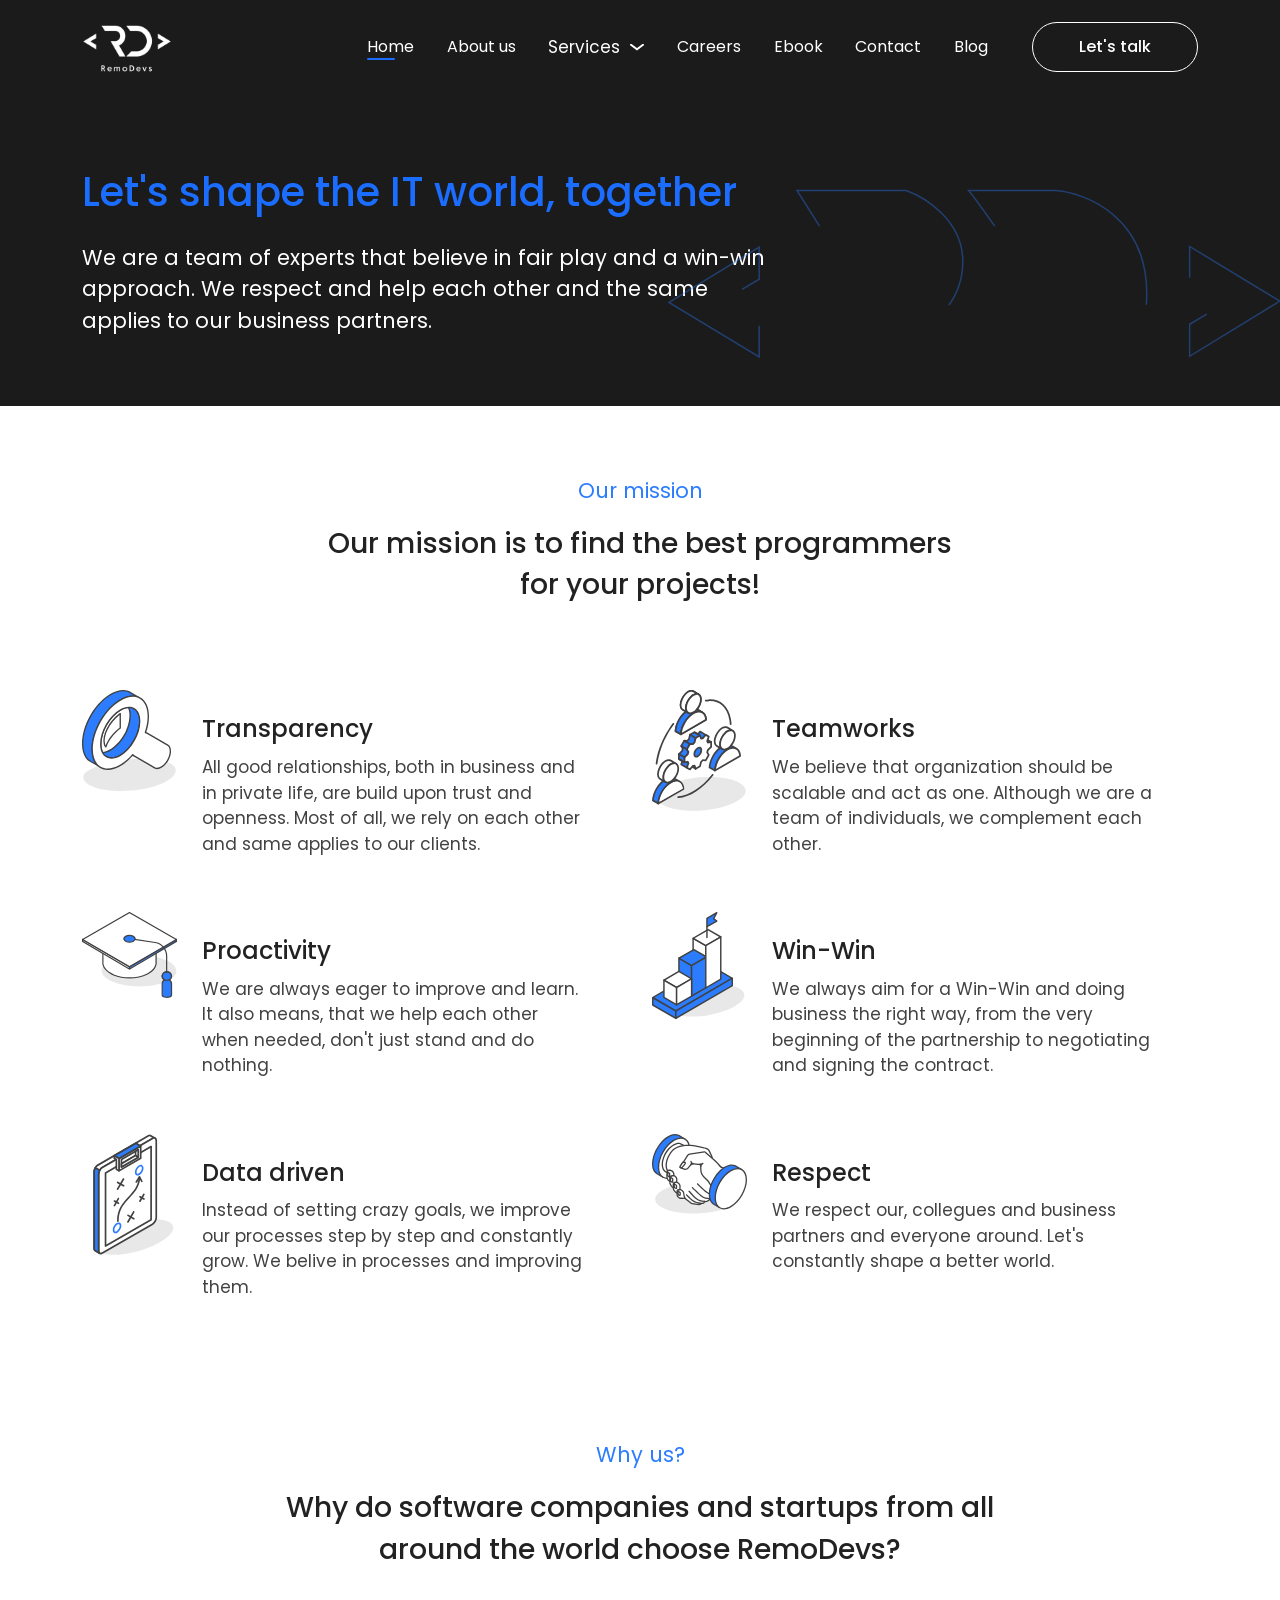
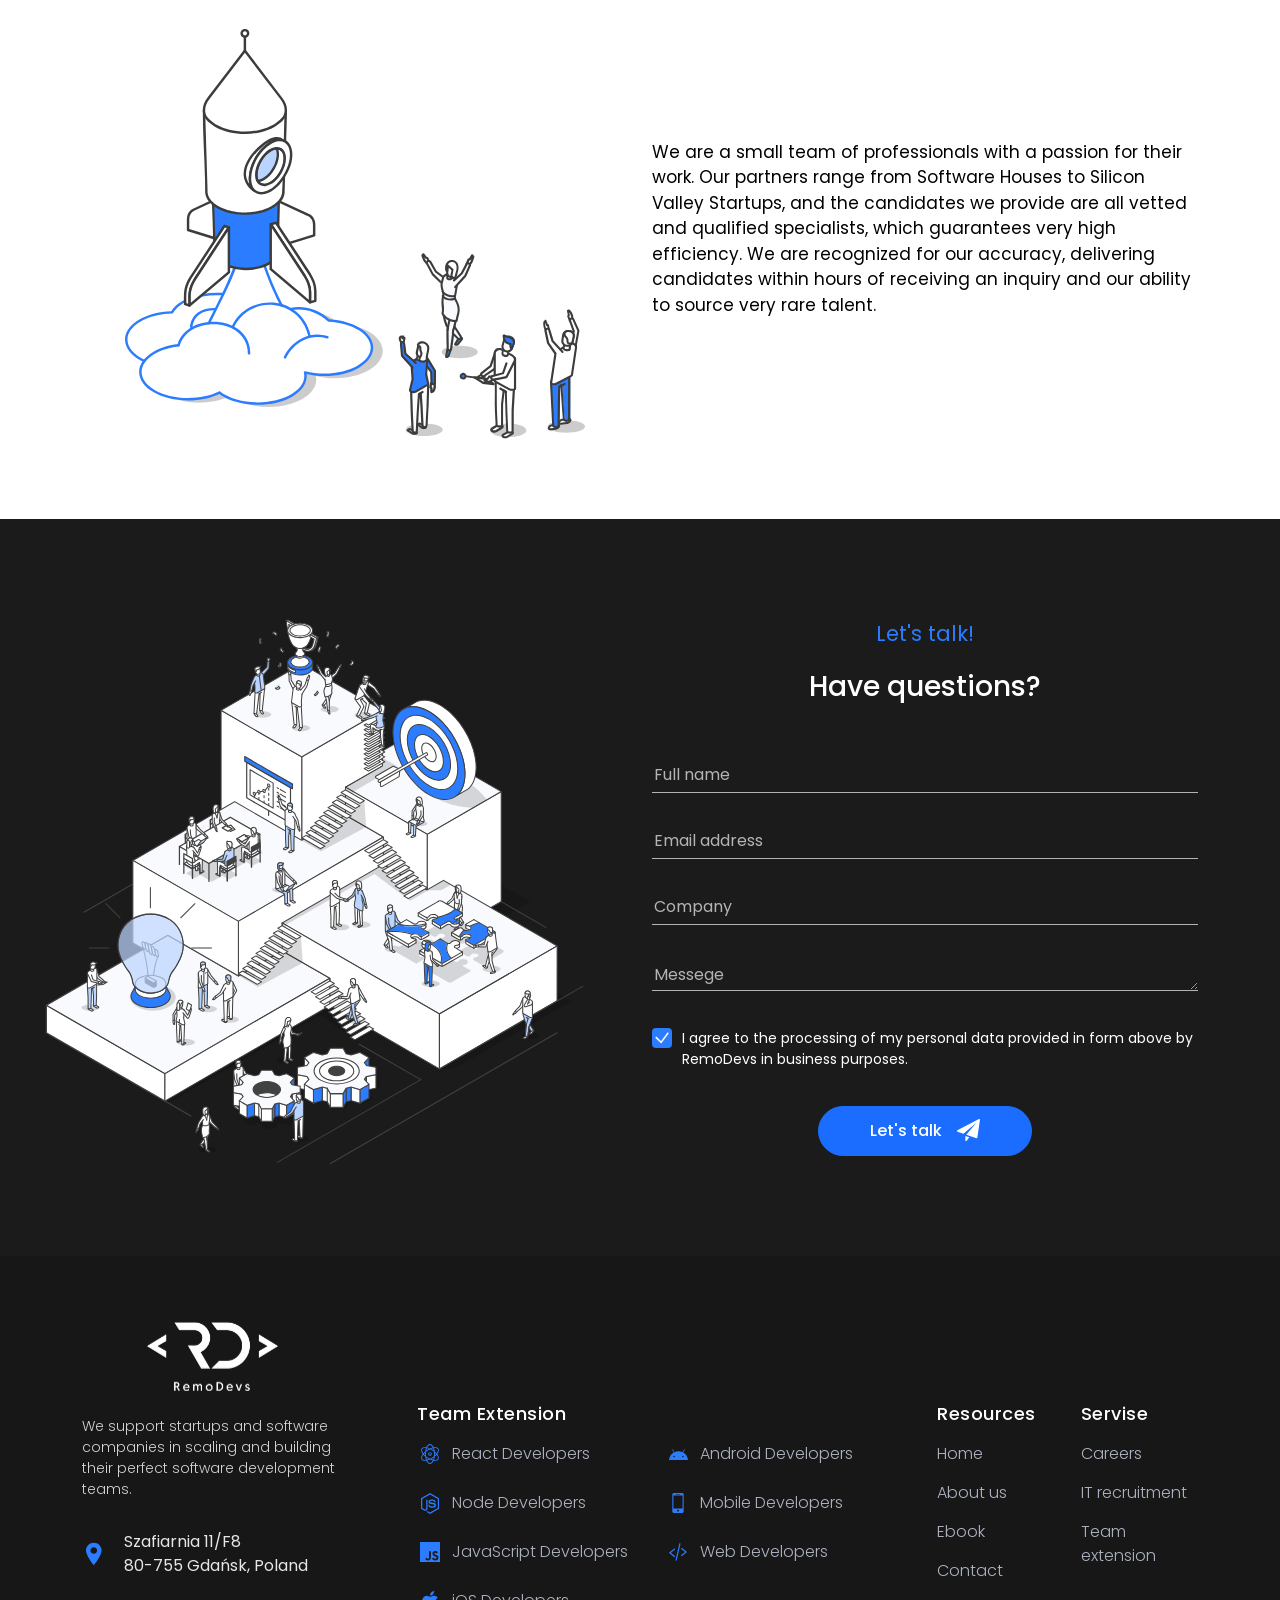
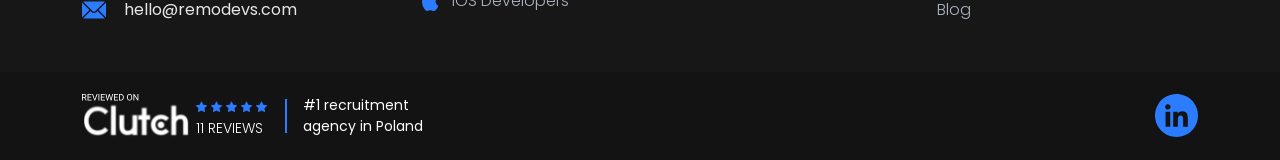
==== commit 33ec7546: "Add files via upload" ====
--- a/about.html
+++ b/about.html
@@ -226,7 +226,24 @@
                                 <div class="text-center">
                                     <button type="submit" class="formbtn blue-btn">
                                         Let's talk
-                                        <img src="img/paper-plane.svg" alt="img">
+                                        <!-- <img src="img/paper-plane.svg" alt="img"> -->
+                                        <svg width="23" height="23" viewBox="0 0 23 23" fill="none"
+                                            xmlns="http://www.w3.org/2000/svg">
+                                            <g clip-path="url(#clip0_280_4722)">
+                                                <path
+                                                    d="M8.3855 16.8779V21.3227C8.3855 21.6332 8.58483 21.9082 8.88 22.006C8.95379 22.0299 9.0295 22.0414 9.10425 22.0414C9.3285 22.0414 9.54508 21.936 9.68308 21.7482L12.283 18.21L8.3855 16.8779Z"
+                                                    fill="white" />
+                                                <path
+                                                    d="M22.6982 0.133293C22.4778 -0.0229151 22.1883 -0.0439984 21.9488 0.0815433L0.386251 11.342C0.131334 11.4752 -0.019124 11.7473 0.00195929 12.0339C0.024001 12.3214 0.214709 12.5667 0.485918 12.6597L6.48029 14.7086L19.2463 3.79317L9.36775 15.6947L19.414 19.1284C19.4887 19.1533 19.5673 19.1668 19.6459 19.1668C19.7762 19.1668 19.9056 19.1313 20.0196 19.0623C20.2017 18.9511 20.3253 18.7643 20.357 18.5544L22.9924 0.82521C23.0317 0.556877 22.9186 0.29046 22.6982 0.133293Z"
+                                                    fill="white" />
+                                            </g>
+                                            <defs>
+                                                <clipPath id="clip0_280_4722">
+                                                    <rect width="23" height="23" fill="white" />
+                                                </clipPath>
+                                            </defs>
+                                        </svg>
+
                                     </button>
                                 </div>
                             </form>
--- a/css/style.css
+++ b/css/style.css
@@ -1 +1 @@
-@import url("https://fonts.googleapis.com/css2?family=Poppins:wght@100;200;300;400;500;600;700;800;900&display=swap");body{font-family:"Poppins",sans-serif;color:#424242}@media (min-width:1450.8px){.container{max-width:1420px}}.main{padding-top:93px}.blue-btn{font-weight:500;font-size:18px;line-height:27px;color:#fff;background:#1B6DFF;border-radius:30px;text-decoration:none;display:-webkit-inline-box;display:-ms-inline-flexbox;display:inline-flex;-webkit-box-align:center;-ms-flex-align:center;align-items:center;-webkit-box-pack:center;-ms-flex-pack:center;justify-content:center;min-height:58px;padding:3px 55px;-webkit-transition:0.3s;transition:0.3s;border:1px solid #1B6DFF}.blue-btn:hover{color:#fff;-webkit-box-shadow:0px 2px 10px #1b6dff;box-shadow:0px 2px 10px #1b6dff}.blue-btn:hover img,.blue-btn:hover svg{-webkit-transform:translateX(5px);transform:translateX(5px)}.blue-btn img,.blue-btn svg{margin-left:15px;-webkit-transition:0.3s;transition:0.3s}.blue-btn svg path{-webkit-transition:0.3s;transition:0.3s}.blue-btn.border-hover:hover{-webkit-box-shadow:none;box-shadow:none;background:transparent;color:#1B6DFF}.blue-btn.border-hover:hover svg path{stroke:#1B6DFF}.blue-btn.white{background:transparent;border:1px solid #1B6DFF;color:#1B6DFF}.blue-btn.white svg path{-webkit-transition:0.3s;transition:0.3s}.blue-btn.white:hover{-webkit-box-shadow:none;box-shadow:none;color:#fff;background:#1B6DFF}.blue-btn.white:hover svg path{stroke:#fff}.blacksection{background:#1B1B1B}.subtitle{font-size:23px;line-height:147%;color:#2B7CFF}h3{font-weight:500;font-size:36px;line-height:147%;color:#222222}header.header{height:93px;display:-webkit-box;display:-ms-flexbox;display:flex;-webkit-box-align:center;-ms-flex-align:center;align-items:center;position:fixed;background:#fff;width:100%;left:0;top:0;z-index:11}header.header .header__logo img{max-height:78px}header.header .header__nav{padding-right:20px}header.header .header__nav>ul{list-style-type:none;padding:0;margin:0;display:-webkit-box;display:-ms-flexbox;display:flex;-webkit-box-align:center;-ms-flex-align:center;align-items:center;-webkit-box-pack:justify;-ms-flex-pack:justify;justify-content:space-between}header.header .header__nav>ul>li:not(.submenu)>a{text-decoration:none;position:relative;color:#222222;font-size:17px;line-height:26px}header.header .header__nav>ul>li:not(.submenu)>a:after{content:"";display:inline-block;width:0;height:2px;background:#1B6DFF;-webkit-transition:0.3s;transition:0.3s;border-radius:5px;position:absolute;left:0;bottom:-2px}header.header .header__nav>ul>li:not(.submenu)>a:hover:after{width:28px}header.header .header__nav>ul>li:not(.submenu).active a:after{width:28px}header.header .header__nav>ul>li:not(.submenu):hover a:before{-webkit-transform:rotate(180deg);transform:rotate(180deg)}header.header .header__nav>ul>li{position:relative;padding:8px 0}header.header .header__nav>ul>li.submenu>a{padding:8px 24px 8px 0;text-decoration:none;text-decoration:none;position:relative;color:#222222;font-size:17px;line-height:26px}header.header .header__nav>ul>li.submenu>a:before{content:"";display:inline-block;width:14px;height:7px;background:url("../img/menu-arrow.svg") no-repeat center/100%;position:absolute;right:0;top:17px;-webkit-transition:0.3s;transition:0.3s}header.header .header__nav>ul>li.submenu>a:hover+ul{opacity:1;visibility:visible;z-index:1;-webkit-transform:translateY(0);transform:translateY(0)}header.header .header__nav>ul>li.submenu ul{background:#fff;-webkit-box-shadow:0px 4px 24px rgba(0,0,0,0.09);box-shadow:0px 4px 24px rgba(0,0,0,0.09);border-radius:6px;list-style-type:none;padding:20px 0 26px;margin:0;position:absolute;top:100%;right:0;width:210px;opacity:0;-webkit-transition:0.5s;transition:0.5s;visibility:hidden;z-index:-1;-webkit-transform:translateY(-10px);transform:translateY(-10px)}header.header .header__nav>ul>li.submenu ul li{margin-bottom:15px}header.header .header__nav>ul>li.submenu ul li:last-child{margin-bottom:0}header.header .header__nav>ul>li.submenu ul li a{padding:5px 5px 5px 25px;display:block;font-size:17px;line-height:26px;color:#222;-webkit-transition:0.3s;transition:0.3s;position:relative;text-decoration:none}header.header .header__nav>ul>li.submenu ul li a:before{content:"";display:inline-block;left:0;top:0;height:100%;width:3px;background:transparent;position:absolute;-webkit-transition:0.3s;transition:0.3s}header.header .header__nav>ul>li.submenu ul li a:hover{color:#2B7CFF}header.header .header__nav>ul>li.submenu ul li a:hover:before{background:#2B7CFF}header.header .header__nav>ul>li.submenu ul li.active a{color:#2B7CFF}header.header .header__nav>ul>li.submenu ul li.active a:before{background:#2B7CFF}header.header .header__nav>ul>li.submenu ul:hover{opacity:1;visibility:visible;z-index:1;-webkit-transform:translateY(0);transform:translateY(0)}header.header .header__btn{text-decoration:none;font-weight:500;font-size:18px;line-height:27px;color:#1B6DFF;text-align:center;min-height:58px;max-width:195px;width:100%;display:-webkit-box;display:-ms-flexbox;display:flex;-webkit-box-align:center;-ms-flex-align:center;align-items:center;-webkit-box-pack:center;-ms-flex-pack:center;justify-content:center;border:1px solid #1B6DFF;border-radius:30px;-webkit-transition:0.5s;transition:0.5s}header.header .header__btn:hover{color:#fff;background:#1B6DFF}.burger{display:none}header.header.header__shadow{-webkit-box-shadow:0 0 10px #1b6dff26;box-shadow:0 0 10px #1b6dff26;background:#fff}header.header .header__nav .header__btn{display:none}header.header.header_back{background:#1B1B1B}header.header.header_back .header__nav>ul>li:not(.submenu)>a{color:#fff}header.header.header_back .header__nav>ul>li.submenu>a{color:#fff}header.header.header_back .header__nav>ul>li.submenu>a:before{background:url(../img/menu-arrow-white.svg) no-repeat center/100%}header.header.header_back .col-lg-2 .header__btn{color:#fff;border-color:#fff}header.header.header_back .col-lg-2 .header__btn:hover{border-color:#1B6DFF}header.header.header_back .burger span{background:#fff}@media (max-width:1399.8px){header.header .header__btn{min-height:50px;font-size:16px}header.header .header__nav>ul>li.submenu ul li a,header.header .header__nav>ul>li:not(.submenu)>a{font-size:16px}}@media (max-width:1199.8px){header.header{height:70px}header.header .header__btn{min-height:42px}}@media (max-width:991.8px){header.header .col-xl-2,header.header .col-xl-7{display:none}header.header .container{position:relative}.burger{display:inline-block;border:none;background-color:transparent;outline:none;position:absolute;right:15px;top:25px;padding:0;width:24px;height:24px;overflow:hidden}.burger span{display:block;height:2px;background:#2B7CFF;margin:4px 0;border-radius:5px;-webkit-transition:0.5s;transition:0.5s;-webkit-transform-origin:0 0;transform-origin:0 0}.burger span:first-child{-webkit-transform:translateX(-50%);transform:translateX(-50%)}.burger span:nth-child(2){-webkit-transform:translateX(0);transform:translateX(0)}.burger span:nth-child(3){-webkit-transform:translateX(50%);transform:translateX(50%)}.burger.open span:first-child{-webkit-transform:translateX(4px) translateY(-2px) rotate(45deg);transform:translateX(4px) translateY(-2px) rotate(45deg)}.burger.open span:nth-child(2){-webkit-transform:translateX(100%);transform:translateX(100%)}.burger.open span:nth-child(3){-webkit-transform:translateX(2px) translateY(3px) rotate(-45deg);transform:translateX(2px) translateY(3px) rotate(-45deg)}header.header .col-xl-7.mobilemenu-wrapper{display:block;background:#fff;position:fixed;left:0;top:70px;width:100%;height:calc(100vh - 70px);overflow:scroll}header.header .header__nav{max-width:720px;margin:0 auto;padding:50px 15px 20px}header.header .header__nav>ul{display:block}header.header .header__nav>ul li{display:block;margin-bottom:0;margin-top:20px}header.header .header__nav>ul>li:not(.submenu)>a{font-size:20px}header.header .header__nav>ul>li.submenu>a{font-size:20px}header.header .header__nav>ul>li.submenu>a:before{top:19px}header.header .header__nav>ul>li.submenu>a+ul{opacity:1;visibility:visible;z-index:1;-webkit-transform:translateY(0);transform:translateY(0)}header.header .header__nav>ul>li.submenu>a+ul,header.header .header__nav>ul>li.submenu>a:hover+ul{display:none}header.header .header__nav>ul>li.submenu ul{position:relative;background:transparent;-webkit-box-shadow:none;box-shadow:none;padding:0}header.header .header__nav>ul>li.submenu ul li a{font-size:18px}header.header .header__nav>ul>li:hover a:before{-webkit-transform:rotate(0);transform:rotate(0)}header.header .header__nav .header__btn{display:-webkit-inline-box;display:-ms-inline-flexbox;display:inline-flex;margin-top:50px}header.header .col-xl-7.mobilemenu-wrapper{-webkit-transition:0.5s;transition:0.5s;-webkit-transform:translateX(100%);transform:translateX(100%)}header.header .col-xl-7.mobilemenu-wrapper.open{-webkit-transform:translateX(0);transform:translateX(0)}header.header .header__nav>ul>li.submenu ul{padding-top:10px}header.header .header__nav>ul>li.submenu ul li{margin-top:0}header.header .header__nav>ul>li.submenu>a+ul,header.header .header__nav>ul>li.submenu>a:hover+ul{width:100%;padding:0;margin:0;top:inherit;-webkit-transform:none;transform:none;right:inherit;-webkit-transition:none;transition:none;padding-top:15px}header.header.header_back .col-xl-7.mobilemenu-wrapper.open{background:#1B1B1B}header.header.header_back .header__nav>ul>li.submenu ul li a{color:#fff}header.header.header_back .header__nav .header__btn{border-color:#fff;color:#fff}}@media (max-width:575.8px){header.header .header__logo img{width:63px}.burger{top:15px}header.header .header__nav>ul li:first-child{margin-top:0}header.header .header__nav{padding-top:40px}header.header .header__nav>ul>li.submenu>a,header.header .header__nav>ul>li:not(.submenu)>a{font-size:19px;display:block;padding-top:0;padding-bottom:0}header.header .header__nav>ul>li.submenu ul li a{font-size:16px;display:block;padding-top:0;padding-bottom:0}header.header .header__nav>ul li{padding:0}header.header .header__nav>ul li{margin-top:25px}header.header .header__nav .header__btn{max-width:400px;width:100%}header.header .header__nav>ul>li.submenu>a:before{top:10px}}.welcomesect{overflow:hidden;position:relative}.welcomesect .welcomesect__imgwrapper{position:relative}.welcomesect .welcomesect__imgwrapper img{max-width:calc(100% + 200px)}.welcomesect .welcomesect__text{padding-top:120px}.welcomesect .welcomesect__text .subtitle{margin-bottom:10px;color:#1B6DFF;font-size:25px;line-height:150%}.welcomesect .welcomesect__text h1{margin-bottom:30px;font-weight:500;font-size:46px;line-height:147%;color:#222}.welcomesect .welcomesect__text .descr{max-width:620px;margin-bottom:55px}.welcomesect .welcomesect__text .descr p{font-size:19px;line-height:150%}.welcomesect .welcomesect__text .descr p:last-child{margin-bottom:0}.welcomesect .welcomesect__text .clutchbox{margin-top:110px;display:-webkit-box;display:-ms-flexbox;display:flex;max-width:480px;-webkit-box-align:center;-ms-flex-align:center;align-items:center}.welcomesect .welcomesect__text .clutchbox .clutchbox__left{width:100%;max-width:62%;-webkit-box-flex:0;-ms-flex:0 0 62%;flex:0 0 62%;display:-webkit-box;display:-ms-flexbox;display:flex;-webkit-box-align:end;-ms-flex-align:end;align-items:flex-end}.welcomesect .welcomesect__text .clutchbox .clutchbox__left img{max-width:150px}.welcomesect .welcomesect__text .clutchbox .clutchbox__left .ratingbox{padding-left:8px}.welcomesect .welcomesect__text .clutchbox .clutchbox__left .ratingbox .stars{display:-webkit-box;display:-ms-flexbox;display:flex;-webkit-box-align:center;-ms-flex-align:center;align-items:center;margin-bottom:10px}.welcomesect .welcomesect__text .clutchbox .clutchbox__left .ratingbox .stars img{width:16px;margin-right:2px}.welcomesect .welcomesect__text .clutchbox .clutchbox__left .ratingbox .stars img:last-child{margin-right:0}.welcomesect .welcomesect__text .clutchbox .clutchbox__left .ratingbox p{margin:0;text-transform:uppercase;color:#A0A0A0;font-weight:300;font-size:16px;line-height:150%;letter-spacing:0.5px}.welcomesect .welcomesect__text .clutchbox .clutchbox__right{width:100%;max-width:38%;-webkit-box-flex:0;-ms-flex:0 0 38%;flex:0 0 38%;position:relative;text-align:right}.welcomesect .welcomesect__text .clutchbox .clutchbox__right p{margin-bottom:0;font-weight:400;font-size:16px;line-height:150%;color:#A0A0A0;max-width:142px;display:inline-block}.welcomesect .welcomesect__text .clutchbox .clutchbox__right:after{content:"";display:inline-block;position:absolute;left:0;top:0;height:100%;width:2px;background:#2B7CFF}.welcomesect .welcomesect__text a{text-decoration:none}.trustedus{padding:30px 0 100px 0}.trustedus h4{margin-bottom:69px;font-weight:500;font-size:25px;line-height:132%;color:#222}.trustedus .trusted-slider img{-webkit-filter:grayscale(1);filter:grayscale(1);-webkit-transition:0.3s;transition:0.3s}.trustedus .trusted-slider img:hover{-webkit-filter:grayscale(0);filter:grayscale(0)}.outservices{padding:50px 0 120px 0}.outservices h3{font-weight:500;font-size:36px;line-height:147%;color:#222;margin-bottom:70px}.outservices .outservices__box{padding-left:75px}.outservices .outservices__box a{text-decoration:none}.outservices .outservices__box a:hover .descr img{opacity:1;z-index:1;visibility:visible;-webkit-transform:translateX(0);transform:translateX(0)}.outservices .outservices__box .outservices__img{height:180px;display:-webkit-box;display:-ms-flexbox;display:flex;-webkit-box-align:center;-ms-flex-align:center;align-items:center}.outservices .outservices__box .outservices__img img{max-width:100%;max-height:100%}.outservices .outservices__box .descr{padding-left:250px}.outservices .outservices__box .descr h6{margin-bottom:10px;font-weight:500;font-size:25px;line-height:132%;color:#222}.outservices .outservices__box .descr p{margin:0;font-size:19px;line-height:132%;color:#424242;margin-bottom:19px}.outservices .outservices__box .descr img{-webkit-transition:0.5s;transition:0.5s;opacity:0;z-index:-1;visibility:hidden;-webkit-transform:translateX(-15px);transform:translateX(-15px)}.outmission{padding:127px 0;position:relative}.outmission .container{position:relative;z-index:2}.outmission .outmission__leftsect{padding-left:70px}.outmission .outmission__leftsect .subtitle{margin-bottom:15px}.outmission .outmission__leftsect h3{font-weight:500;font-size:36px;line-height:147%;color:#fff;margin-bottom:25px}.outmission .outmission__leftsect .descr{max-width:404px;margin-bottom:52px}.outmission .outmission__leftsect .descr p{font-size:17px;line-height:150%;color:#fff}.outmission .outmission__leftsect .descr p:last-child{margin-bottom:0}.outmission .outmission__leftsect .blue-btn{padding:3px 42px}.outmission .outmission__rightsect{padding-left:70px;padding-top:60px;max-width:690px}.outmission .outmission__rightsect p{margin-bottom:20px;font-size:17px;line-height:150%;color:#fff}.outmission .outmission__rightsect p:last-child{margin-bottom:0}.outmission img.bg{position:absolute;bottom:0;right:0;z-index:1}.ourspecialists{padding:136px 0 100px}.ourspecialists .subtitle{margin-bottom:15px}.ourspecialists h3{margin-bottom:80px}.ourspecialists .ourspecialists__box{display:block;max-width:315px;width:100%;text-align:center;padding:20px;border-radius:9px;text-decoration:none;-webkit-transition:0.3s;transition:0.3s;border:1px solid transparent;margin-bottom:30px}.ourspecialists .ourspecialists__box:hover{border:1px solid #2B7CFF}.ourspecialists .ourspecialists__box:hover .descr img{opacity:1;-webkit-transform:translateX(0);transform:translateX(0)}.ourspecialists .ourspecialists__box .imgwrap{height:162px;margin-bottom:18px;display:-webkit-box;display:-ms-flexbox;display:flex;-webkit-box-align:center;-ms-flex-align:center;align-items:center;-webkit-box-pack:center;-ms-flex-pack:center;justify-content:center}.ourspecialists .ourspecialists__box .imgwrap img{max-width:100%;max-height:100%}.ourspecialists .ourspecialists__box .descr p{font-weight:500;font-size:24px;line-height:132%;color:#222;margin:0 0 20px 0}.ourspecialists .ourspecialists__box .descr img{-webkit-transition:0.3s;transition:0.3s;opacity:0;-webkit-transform:translateX(-15px);transform:translateX(-15px)}.formsection{padding:170px 0 156px}.formsection .formsection__form{max-width:580px}.formsection .formsection__form h3{margin-bottom:50px}.formsection .formsection__form .inputfield{position:relative;margin-bottom:50px}.formsection .formsection__form .inputfield input,.formsection .formsection__form .inputfield textarea{width:100%;height:40px;outline:none;border:none;border-bottom:1.5px solid #B4B4B4;font-size:19px;color:#222}.formsection .formsection__form .inputfield input::-webkit-input-placeholder,.formsection .formsection__form .inputfield textarea::-webkit-input-placeholder{color:#B4B4B4}.formsection .formsection__form .inputfield input::-moz-placeholder,.formsection .formsection__form .inputfield textarea::-moz-placeholder{color:#B4B4B4}.formsection .formsection__form .inputfield input:-ms-input-placeholder,.formsection .formsection__form .inputfield textarea:-ms-input-placeholder{color:#B4B4B4}.formsection .formsection__form .inputfield input::-ms-input-placeholder,.formsection .formsection__form .inputfield textarea::-ms-input-placeholder{color:#B4B4B4}.formsection .formsection__form .inputfield input::placeholder,.formsection .formsection__form .inputfield textarea::placeholder{color:#B4B4B4}.formsection .formsection__form .inputfield textarea{padding-top:8px}.formsection .formsection__form .checkfield{margin-bottom:65px}.formsection .formsection__form .checkfield input{display:none}.formsection .formsection__form .checkfield input:checked+label:after{background-image:url("../img/check-icon.svg");background-repeat:no-repeat;background-position:center;background-size:16px}.formsection .formsection__form .checkfield label{position:relative;padding-left:44px;margin:0;font-weight:400;font-size:15px;line-height:150%;color:#414141;cursor:pointer}.formsection .formsection__form .checkfield label:after{content:"";display:inline-block;width:24px;height:24px;background-color:#2B7CFF;border-radius:4px;position:absolute;left:0;top:0;cursor:pointer}.formsection .formsection__form .formbtn{border:none;padding:3px 51px}.formsection .formsection__leftpic{position:relative;width:100%;height:100%}.formsection .formsection__leftpic img{position:absolute;right:70px;top:0;width:100%}.testimonials{padding:120px 0}.testimonials h3{color:#fff;margin-bottom:65px}.testimonials .testimonials__box{margin-bottom:155px}.testimonials .testimonials__box h4{font-weight:500;font-size:30px;line-height:147%;color:#fff;margin-bottom:105px}.testimonials .testimonials__box h4 span{position:relative;display:inline-block}.testimonials .testimonials__box h4 span:after{content:"";position:absolute;left:0;right:0;margin:0 auto;display:block;width:80%;height:2px;background:#1B6DFF;bottom:-3px}.testimonials .testimonial__box{max-width:660px;padding-left:30px}.testimonials .testimonial__box .testimonial__boxtitle{display:-webkit-box;display:-ms-flexbox;display:flex;-webkit-box-align:center;-ms-flex-align:center;align-items:center;margin-bottom:8px}.testimonials .testimonial__box .testimonial__boxtitle .title{margin:0;font-weight:500;font-size:24px;line-height:132%;color:#fff}.testimonials .testimonial__box .testimonial__boxtitle .stars{padding-left:10px;display:-webkit-box;display:-ms-flexbox;display:flex;-webkit-box-align:center;-ms-flex-align:center;align-items:center}.testimonials .testimonial__box .testimonial__boxtitle .stars img{width:16px;margin-right:3px}.testimonials .testimonial__box .testimonial__boxtitle .stars img:last-child{margin-right:0}.testimonials .testimonial__box .proff{margin-bottom:20px;color:#ADB2C0;font-weight:400;font-size:17px;line-height:150%}.testimonials .testimonial__box .descr p{font-size:23px;line-height:150%;color:#fff}.testimonials .testimonial__box .descr p:last-child{margin-bottom:0}.testimonials .testimonialsbtn{text-align:center}.testimonials .testimonialsbtn a{text-decoration:none;display:-webkit-inline-box;display:-ms-inline-flexbox;display:inline-flex;-webkit-box-align:center;-ms-flex-align:center;align-items:center;min-height:58px;border:1px solid #1B6DFF;border-radius:30px;padding:3px 58px;-webkit-transition:0.3s;transition:0.3s}.testimonials .testimonialsbtn a svg{margin-left:15px;margin-top:-3px;-webkit-transition:0.3s;transition:0.3s}.testimonials .testimonialsbtn a svg path{-webkit-transition:0.3s;transition:0.3s}.testimonials .testimonialsbtn a:hover{color:#fff;background:#1B6DFF}.testimonials .testimonialsbtn a:hover svg{-webkit-transform:translateX(5px);transform:translateX(5px)}.testimonials .testimonialsbtn a:hover svg path{stroke:#fff}.ourspecialists .ourspecialists__box{margin:0 auto 30px}.outmissionbtnmob,.welcomesect__imgwrapper.mob{display:none}.trustedus .trusted-slider img{max-width:100%}@media (max-width:1399.8px){.welcomesect .welcomesect__text .descr{margin-bottom:30px}.blue-btn{font-size:16px;min-height:50px;padding:3px 45px}.welcomesect .welcomesect__imgwrapper img{max-width:calc(100% + 100px)}.welcomesect .welcomesect__text{padding-top:80px}.welcomesect .welcomesect__text .clutchbox{margin-top:100px}.trustedus h4{margin-bottom:50px}.outservices{padding:40px 0 50px 0}.outservices .outservices__box .outservices__img{height:140px}.outservices .outservices__box .descr{padding-left:150px}.outmission .outmission__leftsect h3{margin-bottom:20px}.outmission .outmission__leftsect .descr{margin-bottom:40px}.ourspecialists .ourspecialists__box{max-width:260px}.ourspecialists .ourspecialists__box .imgwrap{height:100px}.testimonials .testimonials__box h4{margin-bottom:60px}.testimonials .testimonials__box{margin-bottom:80px}.testimonials .testimonialsbtn a{min-height:50px;font-size:16px;padding:3px 40px}.formsection{padding:100px 0}.formsection .formsection__leftpic img{right:40px}.formsection .formsection__form .inputfield{margin-bottom:30px}.formsection .formsection__form .inputfield input,.formsection .formsection__form .inputfield textarea{font-size:16px;height:36px}.formsection .formsection__form .checkfield label{font-size:14px;padding-left:30px}.formsection .formsection__form .checkfield label:after{width:20px;height:20px}.formsection .formsection__form .checkfield input:checked+label:after{background-size:14px}.formsection .formsection__form .checkfield{margin-bottom:35px}.ourspecialists,.outmission,.testimonials{padding:70px 0}.trustedus{padding:60px 0}.outservices h3{margin-bottom:40px}.ourspecialists h3{margin-bottom:50px}.welcomesect .welcomesect__text h1{font-size:40px}.outmission .outmission__leftsect h3,.outservices h3,h3{font-size:28px}.testimonials .testimonials__box h4{font-size:24px}.trustedus h4{font-size:22px}.outservices .outservices__box .descr h6,.subtitle,.testimonials .testimonial__box .testimonial__boxtitle .title,.welcomesect .welcomesect__text .subtitle{font-size:21px}.ourspecialists .ourspecialists__box .descr p{font-size:18px}.outmission .outmission__leftsect .descr p,.outmission .outmission__rightsect p,.outservices .outservices__box .descr p,.testimonials .testimonial__box .descr p,.testimonials .testimonial__box .proff,.welcomesect .welcomesect__text .descr p{font-size:16px}}.welcomesect .welcomesect__text .clutchbox .clutchbox__right p{text-align:left}@media (max-width:1199.8px){.welcomesect .welcomesect__text h1{font-size:32px;margin-bottom:20px}.welcomesect .welcomesect__text h1 br{display:none}.welcomesect .welcomesect__imgwrapper img{max-width:calc(100% + 50px)}.welcomesect .welcomesect__text .clutchbox{margin-top:50px}.welcomesect .welcomesect__text .descr{margin-bottom:20px}.welcomesect .welcomesect__text .clutchbox .clutchbox__left img{max-width:120px}.welcomesect .welcomesect__text .clutchbox .clutchbox__left .ratingbox .stars{margin-bottom:5px}.welcomesect .welcomesect__text .clutchbox .clutchbox__left .ratingbox p,.welcomesect .welcomesect__text .clutchbox .clutchbox__right p{font-size:14px}.welcomesect .welcomesect__text .clutchbox .clutchbox__right p{min-width:initial}.welcomesect .welcomesect__text .clutchbox{max-width:400px}.welcomesect .welcomesect__text{padding-top:60px}.outservices .outservices__box{padding-left:35px}h3 br{display:none}.testimonials .testimonials__box h4{font-size:20px}.main{padding-top:70px}.outmission .outmission__leftsect h3,.outservices h3,h3{font-size:24px}.outservices .outservices__box .descr h6,.subtitle,.testimonials .testimonial__box .testimonial__boxtitle .title,.welcomesect .welcomesect__text .subtitle{font-size:18px}}@media (max-width:991.8px){.welcomesect .welcomesect__text{padding-top:40px}.welcomesect .welcomesect__text h1{font-size:38px}.welcomesect .welcomesect__text .descr{margin-bottom:40px}.welcomesect .welcomesect__imgwrapper img{max-width:100%}.outservices .outservices__box .descr{padding-left:0;padding-top:15px}.outservices .outservices__box{padding-left:0}.outservices .outservices__box .descr img{display:none}.outservices .outservices__box{text-align:center}.outservices .outservices__box .outservices__img img{display:block;margin:0 auto}.outmission .outmission__leftsect{padding-left:0}.outmission .outmission__rightsect{padding-left:0}.ourspecialists .ourspecialists__box .descr img{display:none}.testimonials .testimonials__box{margin-bottom:50px}.testimonials .testimonials__box h4{margin-bottom:40px}.formsection .formsection__leftpic img{position:relative}.formsection .row .col-lg-6:first-child{-webkit-box-ordinal-group:3;-ms-flex-order:2;order:2}.formsection .row .col-lg-6:nth-child(2){-webkit-box-ordinal-group:2;-ms-flex-order:1;order:1}.formsection{padding:70px 0}.formsection .formsection__form{max-width:100%}.formsection .formsection__leftpic{display:none}.outmission__leftsect .blue-btn{display:none}.outmissionbtnmob{display:-webkit-inline-box;display:-ms-inline-flexbox;display:inline-flex}.outmission .outmission__leftsect h3,.outservices h3,.trustedus h4,h3{font-size:28px}}@media (max-width:767.8px){.outservices .outservices__box .outservices__img{height:120px}.testimonials .testimonial__box .testimonial__boxtitle{margin-bottom:0}.testimonials .testimonial__box{margin-bottom:50px}.testimonials .testimonial__box .proff{margin-bottom:10px}.testimonials .testimonials__box{margin-bottom:0}.ourspecialists,.outservices,.trustedus{padding-bottom:40px}}@media (max-width:575.8px){.main{padding-top:70px}.welcomesect .welcomesect__text .subtitle{font-size:15px}.welcomesect .welcomesect__text h1{font-size:23px;margin-bottom:17px}.welcomesect .welcomesect__text .descr{max-width:285px;margin-bottom:28px}.welcomesect .welcomesect__text .descr p{font-size:15px}.welcomesect__imgwrapper{display:none}.welcomesect__imgwrapper.mob{display:block}.blue-btn{font-size:14px;min-height:45px;padding:3px 37px}.welcomesect .welcomesect__imgwrapper img{max-width:calc(100% + 50px)}.welcomesect .welcomesect__text .clutchbox{margin-top:30px}.welcomesect .welcomesect__text .clutchbox .clutchbox__left img{max-width:100px}.welcomesect .welcomesect__text .clutchbox .clutchbox__left .ratingbox .stars img{width:11px}.welcomesect .welcomesect__text .clutchbox .clutchbox__left .ratingbox p,.welcomesect .welcomesect__text .clutchbox .clutchbox__right p{font-size:12px}.welcomesect .welcomesect__text .clutchbox .clutchbox__left{max-width:60%;-webkit-box-flex:0;-ms-flex:0 0 60%;flex:0 0 60%}.welcomesect .welcomesect__text .clutchbox .clutchbox__right{max-width:40%;-webkit-box-flex:0;-ms-flex:0 0 40%;flex:0 0 40%}.welcomesect .welcomesect__text .clutchbox{max-width:320px}.ourspecialists h3,.outservices .outservices__box{margin-bottom:30px}.outmission .outmission__leftsect .descr{margin-bottom:0}.outmission .outmission__rightsect{padding-top:20px}.outmission img.bg{max-width:100%}.ourspecialists .ourspecialists__box .descr p{font-size:16px}.ourspecialists .ourspecialists__box{margin:0 auto 20px;padding:10px}.ourspecialists .ourspecialists__box .descr p{margin-bottom:0}.ourspecialists .ourspecialists__box .imgwrap{height:80px}.testimonials h3{margin-bottom:45px}.testimonials .testimonial__box .testimonial__boxtitle .title{font-size:16px}.testimonials .testimonial__box .testimonial__boxtitle .stars img{width:12px;margin-right:1px}.testimonials .testimonial__box{padding-left:0}.testimonials .testimonialsbtn a{font-size:14px;padding:3px 20px;width:100%;max-width:400px;text-align:center;-webkit-box-pack:center;-ms-flex-pack:center;justify-content:center}.formsection .subtitle{margin-bottom:10px}.formsection .formsection__form h3{margin-bottom:30px}.formsection .formsection__form .inputfield input,.formsection .formsection__form .inputfield textarea{font-size:15px}.formsection,.ourspecialists,.outmission,.testimonials{padding:50px 0}.outservices,.trustedus{padding:50px 0 20px 0}.outservices h3,.trustedus h4{margin-bottom:21px}.outmission .outmission__leftsect h3,.outservices h3,.trustedus h4,h3{font-size:20px}.testimonials .testimonials__box h4{font-size:18px}.outmission .outmission__leftsect .descr p,.outmission .outmission__rightsect p,.outservices .outservices__box .descr p,.subtitle,.testimonials .testimonial__box .descr p,.testimonials .testimonial__box .proff,.welcomesect .welcomesect__text .descr p{font-size:15px}}.welcscreen-black{background:#1B1B1B;padding:82px 0 88px;position:relative}.welcscreen-black h1{margin-bottom:30px;font-weight:500;font-size:55px;line-height:147%;color:#1B6DFF}.welcscreen-black .descr{max-width:710px}.welcscreen-black .descr p{font-size:25px;line-height:150%;color:#fff}.welcscreen-black .absbg{position:absolute;right:0;bottom:0}.abusmission{padding:100px 0 130px}.abusmission h3{margin-bottom:30px}.abusmission .abusmission__box{display:-webkit-box;display:-ms-flexbox;display:flex;margin-top:85px}.abusmission .abusmission__box .abusmission__box-img{width:100%;max-width:190px;-webkit-box-flex:0;-ms-flex:0 0 190px;flex:0 0 190px;text-align:right;padding-right:25px}.abusmission .abusmission__box .abusmission__box-img img{max-width:100%;max-height:100%}.abusmission .abusmission__box .abusmission__box-descr{width:100%;max-width:calc(100% - 190px);-webkit-box-flex:0;-ms-flex:0 0 calc(100% - 190px);flex:0 0 calc(100% - 190px);padding-right:40px;padding-top:23px}.abusmission .abusmission__box .abusmission__box-descr h6{margin-bottom:17px;font-weight:500;font-size:30px;line-height:132%;color:#222}.abusmission .abusmission__box .abusmission__box-descr p{font-size:17px;line-height:150%;margin:0}.whyus{padding:100px 0 160px}.whyus h3{margin-bottom:50px}.whyus .picwrapp{text-align:center}.whyus .textwrapp{max-width:590px}.whyus .textwrapp p{font-size:17px;line-height:150%;color:#000}.whyus .textwrapp p:last-child{margin-bottom:0}.formsection.black{background:#1B1B1B}.formsection.black h3{color:#fff}.formsection.black .inputfield input,.formsection.black .inputfield textarea{background:transparent;color:#fff}.formsection.black .checkfield label{color:#fff}.welcscreen-black .descr p:last-child{margin-bottom:0}.whyus .picwrapp img{max-width:100%}@media (max-width:1399.8px){.welcscreen-black h1{margin-bottom:20px}.abusmission,.welcscreen-black{padding:70px 0}.abusmission .abusmission__box .abusmission__box-descr h6{font-size:24px;margin-bottom:10px}.abusmission .abusmission__box{margin-top:55px}.abusmission .abusmission__box .abusmission__box-img{max-width:120px;-webkit-box-flex:0;-ms-flex:0 0 120px;flex:0 0 120px}.abusmission .abusmission__box .abusmission__box-descr{max-width:calc(100% - 120px);-webkit-box-flex:0;-ms-flex:0 0 calc(100% - 120px);flex:0 0 calc(100% - 120px)}.whyus{padding:70px 0 80px}.welcscreen-black h1{font-size:40px}.welcscreen-black .descr p{font-size:21px}}@media (max-width:1199.8px){.welcscreen-black h1{font-size:32px}.welcscreen-black .descr{max-width:600px}.welcscreen-black .descr p{font-size:18px}.abusmission .abusmission__box .abusmission__box-descr h6{font-size:21px}.abusmission .abusmission__box .abusmission__box-descr p,.whyus .textwrapp p{font-size:16px}.whyus h3{margin-bottom:30px}.welcscreen-black .absbg{max-width:450px}}@media (max-width:991.8px){.welcscreen-black h1{font-size:38px}.welcscreen-black .container{position:relative;z-index:1}.welcscreen-black{padding-top:50px}.abusmission .abusmission__box{margin-top:40px}}@media (max-width:575.8px){.welcscreen-black{padding-top:30px;padding-bottom:40px}.welcscreen-black .absbg{max-width:300px}.abusmission .abusmission__box .abusmission__box-img{max-width:80px;-webkit-box-flex:0;-ms-flex:0 0 80px;flex:0 0 80px}.abusmission .abusmission__box .abusmission__box-descr{max-width:calc(100% - 80px);-webkit-box-flex:0;-ms-flex:0 0 calc(100% - 80px);flex:0 0 calc(100% - 80px);padding-top:0}.abusmission,.welcscreen-black,.whyus{padding:50px 0}.welcscreen-black h1{font-size:23px}.abusmission .abusmission__box .abusmission__box-descr h6{font-size:18px}.welcscreen-black .descr p{font-size:16px}.abusmission .abusmission__box .abusmission__box-descr p,.whyus .textwrapp p{font-size:15px}}.infosect{padding:100px 0 60px}.infosect h3{margin:0;max-width:555px}.infosect .infosect__descr{max-width:620px}.infosect .infosect__descr p{font-size:21px;line-height:150%}.infosect .infosect__descr p:last-child{margin-bottom:0}.abusmission.abusmission__serv{padding-bottom:240px}.lfit{background:#1B1B1B;padding:65px 0}.lfit h3{color:#fff;margin-bottom:40px}.lfit .lfit__left{position:relative;height:100%}.lfit .lfit__left img{position:absolute;top:50%;-webkit-transform:translateY(-50%);transform:translateY(-50%);right:0;left:0;margin:0 auto}.lfit .lfit__right{padding-left:14%}.whyus .textwrapp .blue-btn{margin-top:50px}.whyus.whyus_service{padding-top:213px}.lfit .lfit__left img{max-width:100%}.howitworks{padding:100px 0 173px}.howitworks h3{margin-bottom:100px}.howitworks .howitworkbox{display:-webkit-box;display:-ms-flexbox;display:flex;position:relative;margin-bottom:10px}.howitworks .howitworkbox:after{content:"";display:inline-block;width:14px;height:14px;background:url("../img/triagle-blue.svg") no-repeat top center/100% 100%;position:absolute;right:-6px;bottom:-5px}.howitworks .howitworkbox .howitworkbox__left{width:100%;max-width:36%;-webkit-box-flex:0;-ms-flex:0 0 36%;flex:0 0 36%;position:relative}.howitworks .howitworkbox .howitworkbox__left img{max-width:100%;position:relative;z-index:2}.howitworks .howitworkbox .howitworkbox__left span{font-weight:500;font-size:97px;line-height:147%;-webkit-text-stroke:1px #2B7CFF;color:transparent;position:absolute;right:0;top:0}.howitworks .howitworkbox .howitworkbox__right{width:100%;max-width:64%;-webkit-box-flex:0;-ms-flex:0 0 64%;flex:0 0 64%;padding-top:90px;position:relative;padding-right:30px;padding-bottom:60px;padding-left:20px}.howitworks .howitworkbox .howitworkbox__right .title{margin-bottom:15px;color:#222;font-weight:500;font-size:30px;line-height:132%}.howitworks .howitworkbox .howitworkbox__right .descr{margin-bottom:0;font-size:17px;line-height:150%}.howitworks .howitworkbox .howitworkbox__right:after{content:"";display:block;height:2px;width:100%;background:#2B7CFF;position:absolute;left:0;top:60px}.howitworks .howitworkbox .howitworkbox__right:before{content:"";display:block;width:2px;top:60px;height:calc(100% - 60px);background:#2B7CFF;position:absolute;right:0}.howitworks .col-xl-6.offset-xl-6 .howitworkbox{-webkit-box-orient:horizontal;-webkit-box-direction:reverse;-ms-flex-direction:row-reverse;flex-direction:row-reverse}.howitworks .col-xl-6.offset-xl-6 .howitworkbox:after{right:initial;left:-6px}.howitworks .col-xl-6.offset-xl-6 .howitworkbox .howitworkbox__left{text-align:right}.howitworks .col-xl-6.offset-xl-6 .howitworkbox .howitworkbox__left span{right:initial;left:0}.howitworks .col-xl-6.offset-xl-6 .howitworkbox .howitworkbox__right{padding-right:0;padding-left:30px;padding-right:5px}.howitworks .col-xl-6.offset-xl-6 .howitworkbox .howitworkbox__right:before{right:initial;left:0}@media (max-width:1399.8px){.infosect{padding:70px 0 60px}.abusmission.abusmission__serv{padding-bottom:170px}.whyus.whyus_service{padding-top:150px}.howitworks{padding:70px 0 150px 0}.howitworks .howitworkbox .howitworkbox__right{padding-bottom:30px}.howitworks .howitworkbox .howitworkbox__left span{font-size:67px;top:10px}.howitworks .howitworkbox .howitworkbox__left img{max-width:60%}}@media (max-width:1199.8px){.howitworks .howitworkbox:after{width:14px;height:14px}.howitworks .howitworkbox .howitworkbox__left span{font-size:90px}}@media (max-width:991.8px){.infosect{padding-bottom:30px}.infosect h3{margin-bottom:20px}.lfit{padding:50px 0}.lfit .lfit__left img{position:relative;top:inherit;-webkit-transform:none;transform:none}.abusmission.abusmission__serv{padding-bottom:70px}.whyus.whyus_service{padding-top:70px}.whyus .textwrapp .blue-btn{margin-top:20px}.howitworks{padding-bottom:70px}.howitworks h3{margin-bottom:60px}.infosect .infosect__descr p{font-size:18px}.howitworks .howitworkbox .howitworkbox__right .title{font-size:21px}.howitworks .howitworkbox .howitworkbox__right .descr{font-size:16px}}@media (max-width:767.8px){.lfit .lfit__right{padding-left:0}.lfit h3{margin-bottom:20px}.howitworks .howitworkbox .howitworkbox__left img{max-width:100%}.howitworks .col-xl-6 .howitworkbox .howitworkbox__left span{z-index:3;color:#fff;font-size:50px;position:relative;top:0}}@media (max-width:575.8px){.infosect{padding:50px 0 30px}.abusmission h3{margin-bottom:10px}.lfit .lfit__left img{max-width:300px;margin:0 auto 30px;display:block}.infosect .infosect__descr p{font-size:15px}.howitworks .howitworkbox{-ms-flex-wrap:wrap;flex-wrap:wrap}.howitworks .howitworkbox .howitworkbox__left,.howitworks .howitworkbox .howitworkbox__right{max-width:100%;-webkit-box-flex:0;-ms-flex:0 0 100%;flex:0 0 100%}.howitworks .col-xl-6.offset-xl-6 .howitworkbox .howitworkbox__left,.howitworks .howitworkbox .howitworkbox__left{text-align:center}.howitworks .col-xl-6 .howitworkbox .howitworkbox__left span{display:none}.howitworks .howitworkbox .howitworkbox__right:after,.howitworks .howitworkbox .howitworkbox__right:before,.howitworks .howitworkbox:after{display:none}.howitworks .howitworkbox .howitworkbox__left img{max-width:150px;max-height:100px;margin-bottom:15px}.howitworks .col-xl-6.offset-xl-6 .howitworkbox .howitworkbox__right,.howitworks .howitworkbox .howitworkbox__right{padding:0}.howitworks .howitworkbox{margin-bottom:20px}.howitworks h3{margin-bottom:40px}.howitworks{padding:50px 0}.howitworks .howitworkbox .howitworkbox__right .title{font-size:18px}.howitworks .howitworkbox .howitworkbox__right .descr{font-size:15px}}footer.footer{background:#171717;padding:70px 0 0 0}footer.footer .footer__topsect{padding-bottom:80px}footer.footer .footer__leftinfo .footer__logo{text-align:center;margin-bottom:3px}footer.footer .footer__leftinfo .footer__logo img{max-width:175px}footer.footer .footer__leftinfo .descr{margin-bottom:48px}footer.footer .footer__leftinfo .descr p{font-weight:300;font-size:15px;line-height:150%;color:#D2D2D2}footer.footer .footer__leftinfo .descr p:last-child{margin-bottom:0}footer.footer .footer__leftinfo ul{list-style-type:none;padding:0;margin:0}footer.footer .footer__leftinfo ul li{margin-bottom:20px;position:relative;padding-left:42px}footer.footer .footer__leftinfo ul li:last-child{margin-bottom:0}footer.footer .footer__leftinfo ul li a{font-size:16px;line-height:148%;color:#E6E6E6;text-decoration:none;-webkit-transition:0.3s;transition:0.3s}footer.footer .footer__leftinfo ul li a:hover{color:rgba(230,230,230,0.6)}footer.footer .footer__leftinfo ul li:after{content:"";display:inline-block;width:24px;height:24px;position:absolute;left:0;top:50%;-webkit-transform:translateY(-50%);transform:translateY(-50%)}footer.footer .footer__leftinfo ul li.address:after{background:url("../img/local-icon.svg") no-repeat center/100%}footer.footer .footer__leftinfo ul li.mail:after{background:url("../img/mail-icon.svg") no-repeat center/100%}footer.footer .footer__centernav{padding-left:90px;padding-top:105px}footer.footer .footer__centernav .title{margin-bottom:25px;font-weight:500;font-size:20px;line-height:147%;letter-spacing:0.03em;color:#fff}footer.footer .footer__centernav ul{list-style-type:none;padding:0;margin:0;display:-webkit-box;display:-ms-flexbox;display:flex;-ms-flex-wrap:wrap;flex-wrap:wrap}footer.footer .footer__centernav ul li{margin-bottom:25px;width:100%;max-width:50%;-webkit-box-flex:0;-ms-flex:0 0 50%;flex:0 0 50%}footer.footer .footer__centernav ul li a{position:relative;text-decoration:none;padding-left:45px;color:#ADB2C0;font-weight:300;font-size:18px;line-height:150%;display:block;-webkit-transition:0.3s;transition:0.3s}footer.footer .footer__centernav ul li a:hover{color:#fff}footer.footer .footer__centernav ul li a:after{content:"";display:inline-block;width:26px;height:26px;position:absolute;left:0;top:50%;-webkit-transform:translateY(-50%);transform:translateY(-50%)}footer.footer .footer__centernav ul li:last-child{margin-bottom:0}footer.footer .footer__centernav ul .icreact a:after{background:url("../img/react-icon.svg") no-repeat center/100%}footer.footer .footer__centernav ul .icandroid a:after{background:url("../img/android-icon.svg") no-repeat center/100%}footer.footer .footer__centernav ul .icnode a:after{background:url("../img/node-icon.svg") no-repeat center/100%}footer.footer .footer__centernav ul .icmob a:after{background:url("../img/mobile-icon.svg") no-repeat center/100%}footer.footer .footer__centernav ul .icjs a:after{background:url("../img/js-icon.svg") no-repeat center/100%}footer.footer .footer__centernav ul .icweb a:after{background:url("../img/web-icon.svg") no-repeat center/100%}footer.footer .footer__centernav ul .icios a:after{background:url("../img/ios-icon.svg") no-repeat center/100%}footer.footer .footer__rightnav{display:-webkit-box;display:-ms-flexbox;display:flex;-webkit-box-pack:justify;-ms-flex-pack:justify;justify-content:space-between;padding-top:105px}footer.footer .footer__rightnav .listbox{width:100%;max-width:45%;-webkit-box-flex:0;-ms-flex:0 0 45%;flex:0 0 45%}footer.footer .footer__rightnav .title{margin-bottom:25px;font-weight:500;font-size:20px;line-height:147%;letter-spacing:0.03em;color:#fff}footer.footer .footer__rightnav ul{list-style-type:none;padding:0;margin:0}footer.footer .footer__rightnav ul li{margin-bottom:15px}footer.footer .footer__rightnav ul li a{position:relative;text-decoration:none;color:#ADB2C0;font-weight:300;font-size:18px;line-height:150%;display:block}footer.footer .footer__rightnav ul li a:hover{color:#fff}footer.footer .footer__rightnav ul li:last-child{margin-bottom:0}footer.footer .footer__bottsect{background:#131313;min-height:88px;padding:5px 0;display:-webkit-box;display:-ms-flexbox;display:flex;-webkit-box-align:center;-ms-flex-align:center;align-items:center}footer.footer .footer__bottsect a{text-decoration:none}footer.footer .footer__bottsect .clutchbox{display:-webkit-box;display:-ms-flexbox;display:flex;-webkit-box-align:center;-ms-flex-align:center;align-items:center}footer.footer .footer__bottsect .clutchbox__left{display:-webkit-box;display:-ms-flexbox;display:flex;-webkit-box-align:center;-ms-flex-align:center;align-items:center;padding-right:18px}footer.footer .footer__bottsect .clutchbox__left .ratingbox{padding-left:5px}footer.footer .footer__bottsect .clutchbox__left .ratingbox .stars img{width:11px}footer.footer .footer__bottsect .clutchbox__left .ratingbox p{margin-bottom:0;color:#fff;font-weight:300;font-size:14px;text-transform:uppercase}footer.footer .footer__bottsect .clutchbox__right{padding-left:18px;position:relative}footer.footer .footer__bottsect .clutchbox__right p{margin:0;color:#fff;font-size:14px}footer.footer .footer__bottsect .clutchbox__right:after{content:"";display:inline-block;position:absolute;left:0;top:50%;-webkit-transform:translateY(-50%);transform:translateY(-50%);width:2px;height:34px;background:#2B7CFF}footer.footer .footer__bottsect .footln svg path{-webkit-transition:0.3s;transition:0.3s}footer.footer .footer__bottsect .footln:hover svg path{fill:#fff}.footer.footer .footer__bottsect .clutchbox__left>img{width:109px}@media (max-width:1399.8px){footer.footer .footer__leftinfo .footer__logo img{max-width:135px}footer.footer .footer__leftinfo .descr p{font-size:14px}footer.footer .footer__centernav .title,footer.footer .footer__rightnav .title{font-size:18px;margin-bottom:15px}footer.footer .footer__centernav ul li a,footer.footer .footer__rightnav ul li a{font-size:16px}footer.footer .footer__centernav ul li a{padding-left:35px}footer.footer .footer__centernav{padding-left:50px}footer.footer .footer__leftinfo .descr{margin-bottom:30px}footer.footer{padding-top:40px}footer.footer .footer__topsect{padding-bottom:50px}}@media (max-width:991.8px){footer.footer .footer__centernav{padding-left:0;padding-top:0}.footer__leftinfo{margin-bottom:30px}footer.footer .footer__leftinfo ul{display:-webkit-box;display:-ms-flexbox;display:flex;-ms-flex-wrap:wrap;flex-wrap:wrap}footer.footer .footer__leftinfo ul li{width:100%;max-width:50%;-webkit-box-flex:0;-ms-flex:0 0 50%;flex:0 0 50%}footer.footer .footer__leftinfo ul li:after{top:0;-webkit-transform:none;transform:none}footer.footer .footer__rightnav{padding-top:50px}}@media (max-width:575.8px){footer.footer .footer__leftinfo ul li{max-width:100%;-webkit-box-flex:0;-ms-flex:0 0 100%;flex:0 0 100%}footer.footer .footer__leftinfo .footer__logo img{max-width:100px}footer.footer{padding-top:20px}footer.footer .footer__leftinfo ul li a{font-size:15px}footer.footer .footer__leftinfo ul li{padding-left:35px;margin-bottom:15px}.footer__leftinfo{margin-bottom:40px}footer.footer .footer__centernav ul li a:after{top:0;-webkit-transform:none;transform:none}footer.footer .footer__centernav ul li{margin-bottom:15px}footer.footer .footer__rightnav{padding-top:40px}footer.footer .footer__bottsect .clutchbox{-ms-flex-wrap:wrap;flex-wrap:wrap;margin-bottom:20px}.footer.footer .footer__bottsect .clutchbox__left>img{width:100px}footer.footer .footer__bottsect{padding:10px 0}footer.footer .footer__bottsect a svg{width:30px;height:30px}footer.footer .footer__bottsect .clutchbox__right p{font-size:13px}footer.footer .footer__bottsect .clutchbox__left{padding-right:10px}footer.footer .footer__bottsect .clutchbox__right{padding-left:10px}footer.footer .footer__centernav ul li a,footer.footer .footer__rightnav ul li a{font-size:15px}}@media (max-width:360.8px){footer.footer .footer__bottsect .clutchbox__right p{font-size:12px}.footer.footer .footer__bottsect .clutchbox__left>img{width:90px}footer.footer .footer__bottsect .clutchbox__left .ratingbox .stars{display:-webkit-box;display:-ms-flexbox;display:flex;margin-bottom:2px;padding-top:5px}footer.footer .footer__bottsect .clutchbox__left .ratingbox .stars img{width:10px;margin-right:1px}}+@import url("https://fonts.googleapis.com/css2?family=Poppins:wght@100;200;300;400;500;600;700;800;900&display=swap");body{font-family:"Poppins",sans-serif;color:#424242}@media (min-width:1450.8px){.container{max-width:1420px}}.main{padding-top:93px}.blue-btn{font-weight:500;font-size:18px;line-height:27px;color:#fff;background:#1B6DFF;border-radius:30px;text-decoration:none;display:-webkit-inline-box;display:-ms-inline-flexbox;display:inline-flex;-webkit-box-align:center;-ms-flex-align:center;align-items:center;-webkit-box-pack:center;-ms-flex-pack:center;justify-content:center;min-height:58px;padding:3px 55px;-webkit-transition:0.3s;transition:0.3s;border:1px solid #1B6DFF}.blue-btn:hover{color:#fff;-webkit-box-shadow:0px 2px 10px #1b6dff;box-shadow:0px 2px 10px #1b6dff}.blue-btn:hover img,.blue-btn:hover svg{-webkit-transform:translateX(5px);transform:translateX(5px)}.blue-btn img,.blue-btn svg{margin-left:15px;-webkit-transition:0.3s;transition:0.3s}.blue-btn svg path{-webkit-transition:0.3s;transition:0.3s}.blue-btn.border-hover:hover{-webkit-box-shadow:none;box-shadow:none;background:transparent;color:#1B6DFF}.blue-btn.border-hover:hover svg path{stroke:#1B6DFF}.blue-btn.white{background:transparent;border:1px solid #1B6DFF;color:#1B6DFF}.blue-btn.white svg path{-webkit-transition:0.3s;transition:0.3s}.blue-btn.white:hover{-webkit-box-shadow:none;box-shadow:none;color:#fff;background:#1B6DFF}.blue-btn.white:hover svg path{stroke:#fff}.blacksection{background:#1B1B1B}.subtitle{font-size:23px;line-height:147%;color:#2B7CFF}h3{font-weight:500;font-size:36px;line-height:147%;color:#222222}.formsection.black .formsection__form .formbtn{border:1px solid #1B6DFF}.formsection.black .formsection__form .formbtn:hover{background:transparent;-webkit-box-shadow:none;box-shadow:none;color:#1B6DFF}.formsection.black .formsection__form .formbtn:hover svg path{fill:#1B6DFF}header.header{height:93px;display:-webkit-box;display:-ms-flexbox;display:flex;-webkit-box-align:center;-ms-flex-align:center;align-items:center;position:fixed;background:#fff;width:100%;left:0;top:0;z-index:11}header.header .header__logo img{max-height:78px}header.header .header__nav{padding-right:20px}header.header .header__nav>ul{list-style-type:none;padding:0;margin:0;display:-webkit-box;display:-ms-flexbox;display:flex;-webkit-box-align:center;-ms-flex-align:center;align-items:center;-webkit-box-pack:justify;-ms-flex-pack:justify;justify-content:space-between}header.header .header__nav>ul>li:not(.submenu)>a{text-decoration:none;position:relative;color:#222222;font-size:17px;line-height:26px}header.header .header__nav>ul>li:not(.submenu)>a:after{content:"";display:inline-block;width:0;height:2px;background:#1B6DFF;-webkit-transition:0.3s;transition:0.3s;border-radius:5px;position:absolute;left:0;bottom:-2px}header.header .header__nav>ul>li:not(.submenu)>a:hover:after{width:28px}header.header .header__nav>ul>li:not(.submenu).active a:after{width:28px}header.header .header__nav>ul>li:not(.submenu):hover a:before{-webkit-transform:rotate(180deg);transform:rotate(180deg)}header.header .header__nav>ul>li{position:relative;padding:8px 0}header.header .header__nav>ul>li.submenu>a{padding:8px 24px 8px 0;text-decoration:none;text-decoration:none;position:relative;color:#222222;font-size:17px;line-height:26px}header.header .header__nav>ul>li.submenu>a:before{content:"";display:inline-block;width:14px;height:7px;background:url("../img/menu-arrow.svg") no-repeat center/100%;position:absolute;right:0;top:17px;-webkit-transition:0.3s;transition:0.3s}header.header .header__nav>ul>li.submenu>a:hover+ul{opacity:1;visibility:visible;z-index:1;-webkit-transform:translateY(0);transform:translateY(0)}header.header .header__nav>ul>li.submenu ul{background:#fff;-webkit-box-shadow:0px 4px 24px rgba(0,0,0,0.09);box-shadow:0px 4px 24px rgba(0,0,0,0.09);border-radius:6px;list-style-type:none;padding:20px 0 26px;margin:0;position:absolute;top:100%;right:0;width:210px;opacity:0;-webkit-transition:0.5s;transition:0.5s;visibility:hidden;z-index:-1;-webkit-transform:translateY(-10px);transform:translateY(-10px)}header.header .header__nav>ul>li.submenu ul li{margin-bottom:15px}header.header .header__nav>ul>li.submenu ul li:last-child{margin-bottom:0}header.header .header__nav>ul>li.submenu ul li a{padding:5px 5px 5px 25px;display:block;font-size:17px;line-height:26px;color:#222;-webkit-transition:0.3s;transition:0.3s;position:relative;text-decoration:none}header.header .header__nav>ul>li.submenu ul li a:before{content:"";display:inline-block;left:0;top:0;height:100%;width:3px;background:transparent;position:absolute;-webkit-transition:0.3s;transition:0.3s}header.header .header__nav>ul>li.submenu ul li a:hover{color:#2B7CFF}header.header .header__nav>ul>li.submenu ul li a:hover:before{background:#2B7CFF}header.header .header__nav>ul>li.submenu ul li.active a{color:#2B7CFF}header.header .header__nav>ul>li.submenu ul li.active a:before{background:#2B7CFF}header.header .header__nav>ul>li.submenu ul:hover{opacity:1;visibility:visible;z-index:1;-webkit-transform:translateY(0);transform:translateY(0)}header.header .header__btn{text-decoration:none;font-weight:500;font-size:18px;line-height:27px;color:#1B6DFF;text-align:center;min-height:58px;max-width:195px;width:100%;display:-webkit-box;display:-ms-flexbox;display:flex;-webkit-box-align:center;-ms-flex-align:center;align-items:center;-webkit-box-pack:center;-ms-flex-pack:center;justify-content:center;border:1px solid #1B6DFF;border-radius:30px;-webkit-transition:0.5s;transition:0.5s}header.header .header__btn:hover{color:#fff;background:#1B6DFF}.burger{display:none}header.header.header__shadow{-webkit-box-shadow:0 0 10px #1b6dff26;box-shadow:0 0 10px #1b6dff26;background:#fff}header.header .header__nav .header__btn{display:none}header.header.header_back{background:#1B1B1B}header.header.header_back .header__nav>ul>li:not(.submenu)>a{color:#fff}header.header.header_back .header__nav>ul>li.submenu>a{color:#fff}header.header.header_back .header__nav>ul>li.submenu>a:before{background:url(../img/menu-arrow-white.svg) no-repeat center/100%}header.header.header_back .col-lg-2 .header__btn{color:#fff;border-color:#fff}header.header.header_back .col-lg-2 .header__btn:hover{border-color:#1B6DFF}header.header.header_back .burger span{background:#fff}@media (max-width:1399.8px){header.header .header__btn{min-height:50px;font-size:16px}header.header .header__nav>ul>li.submenu ul li a,header.header .header__nav>ul>li:not(.submenu)>a{font-size:16px}}@media (max-width:1199.8px){header.header{height:70px}header.header .header__btn{min-height:42px}}@media (max-width:991.8px){header.header .col-xl-2,header.header .col-xl-7{display:none}header.header .container{position:relative}.burger{display:inline-block;border:none;background-color:transparent;outline:none;position:absolute;right:15px;top:25px;padding:0;width:24px;height:24px;overflow:hidden}.burger span{display:block;height:2px;background:#2B7CFF;margin:4px 0;border-radius:5px;-webkit-transition:0.5s;transition:0.5s;-webkit-transform-origin:0 0;transform-origin:0 0}.burger span:first-child{-webkit-transform:translateX(-50%);transform:translateX(-50%)}.burger span:nth-child(2){-webkit-transform:translateX(0);transform:translateX(0)}.burger span:nth-child(3){-webkit-transform:translateX(50%);transform:translateX(50%)}.burger.open span:first-child{-webkit-transform:translateX(4px) translateY(-2px) rotate(45deg);transform:translateX(4px) translateY(-2px) rotate(45deg)}.burger.open span:nth-child(2){-webkit-transform:translateX(100%);transform:translateX(100%)}.burger.open span:nth-child(3){-webkit-transform:translateX(2px) translateY(3px) rotate(-45deg);transform:translateX(2px) translateY(3px) rotate(-45deg)}header.header .col-xl-7.mobilemenu-wrapper{display:block;background:#fff;position:fixed;left:0;top:70px;width:100%;height:calc(100vh - 70px);overflow:scroll}header.header .header__nav{max-width:720px;margin:0 auto;padding:50px 15px 20px}header.header .header__nav>ul{display:block}header.header .header__nav>ul li{display:block;margin-bottom:0;margin-top:20px}header.header .header__nav>ul>li:not(.submenu)>a{font-size:20px}header.header .header__nav>ul>li.submenu>a{font-size:20px}header.header .header__nav>ul>li.submenu>a:before{top:19px}header.header .header__nav>ul>li.submenu>a+ul{opacity:1;visibility:visible;z-index:1;-webkit-transform:translateY(0);transform:translateY(0)}header.header .header__nav>ul>li.submenu>a+ul,header.header .header__nav>ul>li.submenu>a:hover+ul{display:none}header.header .header__nav>ul>li.submenu ul{position:relative;background:transparent;-webkit-box-shadow:none;box-shadow:none;padding:0}header.header .header__nav>ul>li.submenu ul li a{font-size:18px}header.header .header__nav>ul>li:hover a:before{-webkit-transform:rotate(0);transform:rotate(0)}header.header .header__nav .header__btn{display:-webkit-inline-box;display:-ms-inline-flexbox;display:inline-flex;margin-top:50px}header.header .col-xl-7.mobilemenu-wrapper{-webkit-transition:0.5s;transition:0.5s;-webkit-transform:translateX(100%);transform:translateX(100%)}header.header .col-xl-7.mobilemenu-wrapper.open{-webkit-transform:translateX(0);transform:translateX(0)}header.header .header__nav>ul>li.submenu ul{padding-top:10px}header.header .header__nav>ul>li.submenu ul li{margin-top:0}header.header .header__nav>ul>li.submenu>a+ul,header.header .header__nav>ul>li.submenu>a:hover+ul{width:100%;padding:0;margin:0;top:inherit;-webkit-transform:none;transform:none;right:inherit;-webkit-transition:none;transition:none;padding-top:15px}header.header.header_back .col-xl-7.mobilemenu-wrapper.open{background:#1B1B1B}header.header.header_back .header__nav>ul>li.submenu ul li a{color:#fff}header.header.header_back .header__nav .header__btn{border-color:#fff;color:#fff}}@media (max-width:575.8px){header.header .header__logo img{width:63px}.burger{top:15px}header.header .header__nav>ul li:first-child{margin-top:0}header.header .header__nav{padding-top:40px}header.header .header__nav>ul>li.submenu>a,header.header .header__nav>ul>li:not(.submenu)>a{font-size:19px;display:block;padding-top:0;padding-bottom:0}header.header .header__nav>ul>li.submenu ul li a{font-size:16px;display:block;padding-top:0;padding-bottom:0}header.header .header__nav>ul li{padding:0}header.header .header__nav>ul li{margin-top:25px}header.header .header__nav .header__btn{max-width:400px;width:100%}header.header .header__nav>ul>li.submenu>a:before{top:10px}}.welcomesect{overflow:hidden;position:relative}.welcomesect .welcomesect__imgwrapper{position:relative}.welcomesect .welcomesect__imgwrapper img{max-width:calc(100% + 200px)}.welcomesect .welcomesect__text{padding-top:120px}.welcomesect .welcomesect__text .subtitle{margin-bottom:10px;color:#1B6DFF;font-size:25px;line-height:150%}.welcomesect .welcomesect__text h1{margin-bottom:30px;font-weight:500;font-size:46px;line-height:147%;color:#222}.welcomesect .welcomesect__text .descr{max-width:620px;margin-bottom:55px}.welcomesect .welcomesect__text .descr p{font-size:19px;line-height:150%}.welcomesect .welcomesect__text .descr p:last-child{margin-bottom:0}.welcomesect .welcomesect__text .clutchbox{margin-top:110px;display:-webkit-box;display:-ms-flexbox;display:flex;max-width:480px;-webkit-box-align:center;-ms-flex-align:center;align-items:center}.welcomesect .welcomesect__text .clutchbox .clutchbox__left{width:100%;max-width:62%;-webkit-box-flex:0;-ms-flex:0 0 62%;flex:0 0 62%;display:-webkit-box;display:-ms-flexbox;display:flex;-webkit-box-align:end;-ms-flex-align:end;align-items:flex-end}.welcomesect .welcomesect__text .clutchbox .clutchbox__left img{max-width:150px}.welcomesect .welcomesect__text .clutchbox .clutchbox__left .ratingbox{padding-left:8px}.welcomesect .welcomesect__text .clutchbox .clutchbox__left .ratingbox .stars{display:-webkit-box;display:-ms-flexbox;display:flex;-webkit-box-align:center;-ms-flex-align:center;align-items:center;margin-bottom:10px}.welcomesect .welcomesect__text .clutchbox .clutchbox__left .ratingbox .stars img{width:16px;margin-right:2px}.welcomesect .welcomesect__text .clutchbox .clutchbox__left .ratingbox .stars img:last-child{margin-right:0}.welcomesect .welcomesect__text .clutchbox .clutchbox__left .ratingbox p{margin:0;text-transform:uppercase;color:#A0A0A0;font-weight:300;font-size:16px;line-height:150%;letter-spacing:0.5px}.welcomesect .welcomesect__text .clutchbox .clutchbox__right{width:100%;max-width:38%;-webkit-box-flex:0;-ms-flex:0 0 38%;flex:0 0 38%;position:relative;text-align:right}.welcomesect .welcomesect__text .clutchbox .clutchbox__right p{margin-bottom:0;font-weight:400;font-size:16px;line-height:150%;color:#A0A0A0;max-width:142px;display:inline-block}.welcomesect .welcomesect__text .clutchbox .clutchbox__right:after{content:"";display:inline-block;position:absolute;left:0;top:0;height:100%;width:2px;background:#2B7CFF}.welcomesect .welcomesect__text a{text-decoration:none}.trustedus{padding:30px 0 100px 0}.trustedus h4{margin-bottom:69px;font-weight:500;font-size:25px;line-height:132%;color:#222}.trustedus .trusted-slider img{-webkit-filter:grayscale(1);filter:grayscale(1);-webkit-transition:0.3s;transition:0.3s}.trustedus .trusted-slider img:hover{-webkit-filter:grayscale(0);filter:grayscale(0)}.outservices{padding:50px 0 120px 0}.outservices h3{font-weight:500;font-size:36px;line-height:147%;color:#222;margin-bottom:70px}.outservices .outservices__box{padding-left:75px}.outservices .outservices__box a{text-decoration:none}.outservices .outservices__box a:hover .descr img{opacity:1;z-index:1;visibility:visible;-webkit-transform:translateX(0);transform:translateX(0)}.outservices .outservices__box .outservices__img{height:180px;display:-webkit-box;display:-ms-flexbox;display:flex;-webkit-box-align:center;-ms-flex-align:center;align-items:center}.outservices .outservices__box .outservices__img img{max-width:100%;max-height:100%}.outservices .outservices__box .descr{padding-left:250px}.outservices .outservices__box .descr h6{margin-bottom:10px;font-weight:500;font-size:25px;line-height:132%;color:#222}.outservices .outservices__box .descr p{margin:0;font-size:19px;line-height:132%;color:#424242;margin-bottom:19px}.outservices .outservices__box .descr img{-webkit-transition:0.5s;transition:0.5s;opacity:0;z-index:-1;visibility:hidden;-webkit-transform:translateX(-15px);transform:translateX(-15px)}.outmission{padding:127px 0;position:relative}.outmission .container{position:relative;z-index:2}.outmission .outmission__leftsect{padding-left:70px}.outmission .outmission__leftsect .subtitle{margin-bottom:15px}.outmission .outmission__leftsect h3{font-weight:500;font-size:36px;line-height:147%;color:#fff;margin-bottom:25px}.outmission .outmission__leftsect .descr{max-width:404px;margin-bottom:52px}.outmission .outmission__leftsect .descr p{font-size:17px;line-height:150%;color:#fff}.outmission .outmission__leftsect .descr p:last-child{margin-bottom:0}.outmission .outmission__leftsect .blue-btn{padding:3px 42px}.outmission .outmission__rightsect{padding-left:70px;padding-top:60px;max-width:690px}.outmission .outmission__rightsect p{margin-bottom:20px;font-size:17px;line-height:150%;color:#fff}.outmission .outmission__rightsect p:last-child{margin-bottom:0}.outmission img.bg{position:absolute;bottom:0;right:0;z-index:1}.ourspecialists{padding:136px 0 100px}.ourspecialists .subtitle{margin-bottom:15px}.ourspecialists h3{margin-bottom:80px}.ourspecialists .ourspecialists__box{display:block;max-width:315px;width:100%;text-align:center;padding:20px;border-radius:9px;text-decoration:none;-webkit-transition:0.3s;transition:0.3s;border:1px solid transparent;margin-bottom:30px}.ourspecialists .ourspecialists__box:hover{border:1px solid #2B7CFF}.ourspecialists .ourspecialists__box:hover .descr img{opacity:1;-webkit-transform:translateX(0);transform:translateX(0)}.ourspecialists .ourspecialists__box .imgwrap{height:162px;margin-bottom:18px;display:-webkit-box;display:-ms-flexbox;display:flex;-webkit-box-align:center;-ms-flex-align:center;align-items:center;-webkit-box-pack:center;-ms-flex-pack:center;justify-content:center}.ourspecialists .ourspecialists__box .imgwrap img{max-width:100%;max-height:100%}.ourspecialists .ourspecialists__box .descr p{font-weight:500;font-size:24px;line-height:132%;color:#222;margin:0 0 20px 0}.ourspecialists .ourspecialists__box .descr img{-webkit-transition:0.3s;transition:0.3s;opacity:0;-webkit-transform:translateX(-15px);transform:translateX(-15px)}.formsection{padding:170px 0 156px}.formsection .formsection__form{max-width:580px}.formsection .formsection__form h3{margin-bottom:50px}.formsection .formsection__form .inputfield{position:relative;margin-bottom:50px}.formsection .formsection__form .inputfield input,.formsection .formsection__form .inputfield textarea{width:100%;height:40px;outline:none;border:none;border-bottom:1.5px solid #B4B4B4;font-size:19px;color:#222}.formsection .formsection__form .inputfield input::-webkit-input-placeholder,.formsection .formsection__form .inputfield textarea::-webkit-input-placeholder{color:#B4B4B4}.formsection .formsection__form .inputfield input::-moz-placeholder,.formsection .formsection__form .inputfield textarea::-moz-placeholder{color:#B4B4B4}.formsection .formsection__form .inputfield input:-ms-input-placeholder,.formsection .formsection__form .inputfield textarea:-ms-input-placeholder{color:#B4B4B4}.formsection .formsection__form .inputfield input::-ms-input-placeholder,.formsection .formsection__form .inputfield textarea::-ms-input-placeholder{color:#B4B4B4}.formsection .formsection__form .inputfield input::placeholder,.formsection .formsection__form .inputfield textarea::placeholder{color:#B4B4B4}.formsection .formsection__form .inputfield textarea{padding-top:8px}.formsection .formsection__form .checkfield{margin-bottom:65px}.formsection .formsection__form .checkfield input{display:none}.formsection .formsection__form .checkfield input:checked+label:after{background-image:url("../img/check-icon.svg");background-repeat:no-repeat;background-position:center;background-size:16px}.formsection .formsection__form .checkfield label{position:relative;padding-left:44px;margin:0;font-weight:400;font-size:15px;line-height:150%;color:#414141;cursor:pointer}.formsection .formsection__form .checkfield label:after{content:"";display:inline-block;width:24px;height:24px;background-color:#2B7CFF;border-radius:4px;position:absolute;left:0;top:0;cursor:pointer}.formsection .formsection__form .formbtn{border:none;padding:3px 51px}.formsection .formsection__leftpic{position:relative;width:100%;height:100%}.formsection .formsection__leftpic img{position:absolute;right:70px;top:0;width:100%}.testimonials{padding:120px 0}.testimonials h3{color:#fff;margin-bottom:65px}.testimonials .testimonials__box{margin-bottom:155px}.testimonials .testimonials__box h4{font-weight:500;font-size:30px;line-height:147%;color:#fff;margin-bottom:105px}.testimonials .testimonials__box h4 span{position:relative;display:inline-block}.testimonials .testimonials__box h4 span:after{content:"";position:absolute;left:0;right:0;margin:0 auto;display:block;width:80%;height:2px;background:#1B6DFF;bottom:-3px}.testimonials .testimonial__box{max-width:660px;padding-left:30px}.testimonials .testimonial__box .testimonial__boxtitle{display:-webkit-box;display:-ms-flexbox;display:flex;-webkit-box-align:center;-ms-flex-align:center;align-items:center;margin-bottom:8px}.testimonials .testimonial__box .testimonial__boxtitle .title{margin:0;font-weight:500;font-size:24px;line-height:132%;color:#fff}.testimonials .testimonial__box .testimonial__boxtitle .stars{padding-left:10px;display:-webkit-box;display:-ms-flexbox;display:flex;-webkit-box-align:center;-ms-flex-align:center;align-items:center}.testimonials .testimonial__box .testimonial__boxtitle .stars img{width:16px;margin-right:3px}.testimonials .testimonial__box .testimonial__boxtitle .stars img:last-child{margin-right:0}.testimonials .testimonial__box .proff{margin-bottom:20px;color:#ADB2C0;font-weight:400;font-size:17px;line-height:150%}.testimonials .testimonial__box .descr p{font-size:23px;line-height:150%;color:#fff}.testimonials .testimonial__box .descr p:last-child{margin-bottom:0}.testimonials .testimonialsbtn{text-align:center}.testimonials .testimonialsbtn a{text-decoration:none;display:-webkit-inline-box;display:-ms-inline-flexbox;display:inline-flex;-webkit-box-align:center;-ms-flex-align:center;align-items:center;min-height:58px;border:1px solid #1B6DFF;border-radius:30px;padding:3px 58px;-webkit-transition:0.3s;transition:0.3s}.testimonials .testimonialsbtn a svg{margin-left:15px;margin-top:-3px;-webkit-transition:0.3s;transition:0.3s}.testimonials .testimonialsbtn a svg path{-webkit-transition:0.3s;transition:0.3s}.testimonials .testimonialsbtn a:hover{color:#fff;background:#1B6DFF}.testimonials .testimonialsbtn a:hover svg{-webkit-transform:translateX(5px);transform:translateX(5px)}.testimonials .testimonialsbtn a:hover svg path{stroke:#fff}.ourspecialists .ourspecialists__box{margin:0 auto 30px}.outmissionbtnmob,.welcomesect__imgwrapper.mob{display:none}.trustedus .trusted-slider img{max-width:100%}@media (max-width:1399.8px){.welcomesect .welcomesect__text .descr{margin-bottom:30px}.blue-btn{font-size:16px;min-height:50px;padding:3px 45px}.welcomesect .welcomesect__imgwrapper img{max-width:calc(100% + 100px)}.welcomesect .welcomesect__text{padding-top:80px}.welcomesect .welcomesect__text .clutchbox{margin-top:100px}.trustedus h4{margin-bottom:50px}.outservices{padding:40px 0 50px 0}.outservices .outservices__box .outservices__img{height:140px}.outservices .outservices__box .descr{padding-left:150px}.outmission .outmission__leftsect h3{margin-bottom:20px}.outmission .outmission__leftsect .descr{margin-bottom:40px}.ourspecialists .ourspecialists__box{max-width:260px}.ourspecialists .ourspecialists__box .imgwrap{height:100px}.testimonials .testimonials__box h4{margin-bottom:60px}.testimonials .testimonials__box{margin-bottom:80px}.testimonials .testimonialsbtn a{min-height:50px;font-size:16px;padding:3px 40px}.formsection{padding:100px 0}.formsection .formsection__leftpic img{right:40px}.formsection .formsection__form .inputfield{margin-bottom:30px}.formsection .formsection__form .inputfield input,.formsection .formsection__form .inputfield textarea{font-size:16px;height:36px}.formsection .formsection__form .checkfield label{font-size:14px;padding-left:30px}.formsection .formsection__form .checkfield label:after{width:20px;height:20px}.formsection .formsection__form .checkfield input:checked+label:after{background-size:14px}.formsection .formsection__form .checkfield{margin-bottom:35px}.ourspecialists,.outmission,.testimonials{padding:70px 0}.trustedus{padding:60px 0}.outservices h3{margin-bottom:40px}.ourspecialists h3{margin-bottom:50px}.welcomesect .welcomesect__text h1{font-size:40px}.outmission .outmission__leftsect h3,.outservices h3,h3{font-size:28px}.testimonials .testimonials__box h4{font-size:24px}.trustedus h4{font-size:22px}.outservices .outservices__box .descr h6,.subtitle,.testimonials .testimonial__box .testimonial__boxtitle .title,.welcomesect .welcomesect__text .subtitle{font-size:21px}.ourspecialists .ourspecialists__box .descr p{font-size:18px}.outmission .outmission__leftsect .descr p,.outmission .outmission__rightsect p,.outservices .outservices__box .descr p,.testimonials .testimonial__box .descr p,.testimonials .testimonial__box .proff,.welcomesect .welcomesect__text .descr p{font-size:16px}}.welcomesect .welcomesect__text .clutchbox .clutchbox__right p{text-align:left}@media (max-width:1199.8px){.welcomesect .welcomesect__text h1{font-size:32px;margin-bottom:20px}.welcomesect .welcomesect__text h1 br{display:none}.welcomesect .welcomesect__imgwrapper img{max-width:calc(100% + 50px)}.welcomesect .welcomesect__text .clutchbox{margin-top:50px}.welcomesect .welcomesect__text .descr{margin-bottom:20px}.welcomesect .welcomesect__text .clutchbox .clutchbox__left img{max-width:120px}.welcomesect .welcomesect__text .clutchbox .clutchbox__left .ratingbox .stars{margin-bottom:5px}.welcomesect .welcomesect__text .clutchbox .clutchbox__left .ratingbox p,.welcomesect .welcomesect__text .clutchbox .clutchbox__right p{font-size:14px}.welcomesect .welcomesect__text .clutchbox .clutchbox__right p{min-width:initial}.welcomesect .welcomesect__text .clutchbox{max-width:400px}.welcomesect .welcomesect__text{padding-top:60px}.outservices .outservices__box{padding-left:35px}h3 br{display:none}.testimonials .testimonials__box h4{font-size:20px}.main{padding-top:70px}.outmission .outmission__leftsect h3,.outservices h3,h3{font-size:24px}.outservices .outservices__box .descr h6,.subtitle,.testimonials .testimonial__box .testimonial__boxtitle .title,.welcomesect .welcomesect__text .subtitle{font-size:18px}}@media (max-width:991.8px){.welcomesect .welcomesect__text{padding-top:40px}.welcomesect .welcomesect__text h1{font-size:38px}.welcomesect .welcomesect__text .descr{margin-bottom:40px}.welcomesect .welcomesect__imgwrapper img{max-width:100%}.outservices .outservices__box .descr{padding-left:0;padding-top:15px}.outservices .outservices__box{padding-left:0}.outservices .outservices__box .descr img{display:none}.outservices .outservices__box{text-align:center}.outservices .outservices__box .outservices__img img{display:block;margin:0 auto}.outmission .outmission__leftsect{padding-left:0}.outmission .outmission__rightsect{padding-left:0}.ourspecialists .ourspecialists__box .descr img{display:none}.testimonials .testimonials__box{margin-bottom:50px}.testimonials .testimonials__box h4{margin-bottom:40px}.formsection .formsection__leftpic img{position:relative}.formsection .row .col-lg-6:first-child{-webkit-box-ordinal-group:3;-ms-flex-order:2;order:2}.formsection .row .col-lg-6:nth-child(2){-webkit-box-ordinal-group:2;-ms-flex-order:1;order:1}.formsection{padding:70px 0}.formsection .formsection__form{max-width:100%}.formsection .formsection__leftpic{display:none}.outmission__leftsect .blue-btn{display:none}.outmissionbtnmob{display:-webkit-inline-box;display:-ms-inline-flexbox;display:inline-flex}.outmission .outmission__leftsect h3,.outservices h3,.trustedus h4,h3{font-size:28px}}@media (max-width:767.8px){.outservices .outservices__box .outservices__img{height:120px}.testimonials .testimonial__box .testimonial__boxtitle{margin-bottom:0}.testimonials .testimonial__box{margin-bottom:50px}.testimonials .testimonial__box .proff{margin-bottom:10px}.testimonials .testimonials__box{margin-bottom:0}.ourspecialists,.outservices,.trustedus{padding-bottom:40px}}@media (max-width:575.8px){.main{padding-top:70px}.welcomesect .welcomesect__text .subtitle{font-size:15px}.welcomesect .welcomesect__text h1{font-size:23px;margin-bottom:17px}.welcomesect .welcomesect__text .descr{max-width:285px;margin-bottom:28px}.welcomesect .welcomesect__text .descr p{font-size:15px}.welcomesect__imgwrapper{display:none}.welcomesect__imgwrapper.mob{display:block}.blue-btn{font-size:14px;min-height:45px;padding:3px 37px}.welcomesect .welcomesect__imgwrapper img{max-width:calc(100% + 50px)}.welcomesect .welcomesect__text .clutchbox{margin-top:30px}.welcomesect .welcomesect__text .clutchbox .clutchbox__left img{max-width:100px}.welcomesect .welcomesect__text .clutchbox .clutchbox__left .ratingbox .stars img{width:11px}.welcomesect .welcomesect__text .clutchbox .clutchbox__left .ratingbox p,.welcomesect .welcomesect__text .clutchbox .clutchbox__right p{font-size:12px}.welcomesect .welcomesect__text .clutchbox .clutchbox__left{max-width:60%;-webkit-box-flex:0;-ms-flex:0 0 60%;flex:0 0 60%}.welcomesect .welcomesect__text .clutchbox .clutchbox__right{max-width:40%;-webkit-box-flex:0;-ms-flex:0 0 40%;flex:0 0 40%}.welcomesect .welcomesect__text .clutchbox{max-width:320px}.ourspecialists h3,.outservices .outservices__box{margin-bottom:30px}.outmission .outmission__leftsect .descr{margin-bottom:0}.outmission .outmission__rightsect{padding-top:20px}.outmission img.bg{max-width:100%}.ourspecialists .ourspecialists__box .descr p{font-size:16px}.ourspecialists .ourspecialists__box{margin:0 auto 20px;padding:10px}.ourspecialists .ourspecialists__box .descr p{margin-bottom:0}.ourspecialists .ourspecialists__box .imgwrap{height:80px}.testimonials h3{margin-bottom:45px}.testimonials .testimonial__box .testimonial__boxtitle .title{font-size:16px}.testimonials .testimonial__box .testimonial__boxtitle .stars img{width:12px;margin-right:1px}.testimonials .testimonial__box{padding-left:0}.testimonials .testimonialsbtn a{font-size:14px;padding:3px 20px;width:100%;max-width:400px;text-align:center;-webkit-box-pack:center;-ms-flex-pack:center;justify-content:center}.formsection .subtitle{margin-bottom:10px}.formsection .formsection__form h3{margin-bottom:30px}.formsection .formsection__form .inputfield input,.formsection .formsection__form .inputfield textarea{font-size:15px}.formsection,.ourspecialists,.outmission,.testimonials{padding:50px 0}.outservices,.trustedus{padding:50px 0 20px 0}.outservices h3,.trustedus h4{margin-bottom:21px}.outmission .outmission__leftsect h3,.outservices h3,.trustedus h4,h3{font-size:20px}.testimonials .testimonials__box h4{font-size:18px}.outmission .outmission__leftsect .descr p,.outmission .outmission__rightsect p,.outservices .outservices__box .descr p,.subtitle,.testimonials .testimonial__box .descr p,.testimonials .testimonial__box .proff,.welcomesect .welcomesect__text .descr p{font-size:15px}}.welcscreen-black{background:#1B1B1B;padding:82px 0 88px;position:relative}.welcscreen-black h1{margin-bottom:30px;font-weight:500;font-size:55px;line-height:147%;color:#1B6DFF}.welcscreen-black .descr{max-width:710px}.welcscreen-black .descr p{font-size:25px;line-height:150%;color:#fff}.welcscreen-black .absbg{position:absolute;right:0;bottom:0}.abusmission{padding:100px 0 130px}.abusmission h3{margin-bottom:30px}.abusmission .abusmission__box{display:-webkit-box;display:-ms-flexbox;display:flex;margin-top:85px}.abusmission .abusmission__box .abusmission__box-img{width:100%;max-width:190px;-webkit-box-flex:0;-ms-flex:0 0 190px;flex:0 0 190px;text-align:right;padding-right:25px}.abusmission .abusmission__box .abusmission__box-img img{max-width:100%;max-height:100%}.abusmission .abusmission__box .abusmission__box-descr{width:100%;max-width:calc(100% - 190px);-webkit-box-flex:0;-ms-flex:0 0 calc(100% - 190px);flex:0 0 calc(100% - 190px);padding-right:40px;padding-top:23px}.abusmission .abusmission__box .abusmission__box-descr h6{margin-bottom:17px;font-weight:500;font-size:30px;line-height:132%;color:#222}.abusmission .abusmission__box .abusmission__box-descr p{font-size:17px;line-height:150%;margin:0}.whyus{padding:100px 0 160px}.whyus h3{margin-bottom:50px}.whyus .picwrapp{text-align:center}.whyus .textwrapp{max-width:590px}.whyus .textwrapp p{font-size:17px;line-height:150%;color:#000}.whyus .textwrapp p:last-child{margin-bottom:0}.formsection.black{background:#1B1B1B}.formsection.black h3{color:#fff}.formsection.black .inputfield input,.formsection.black .inputfield textarea{background:transparent;color:#fff}.formsection.black .checkfield label{color:#fff}.welcscreen-black .descr p:last-child{margin-bottom:0}.whyus .picwrapp img{max-width:100%}@media (max-width:1399.8px){.welcscreen-black h1{margin-bottom:20px}.abusmission,.welcscreen-black{padding:70px 0}.abusmission .abusmission__box .abusmission__box-descr h6{font-size:24px;margin-bottom:10px}.abusmission .abusmission__box{margin-top:55px}.abusmission .abusmission__box .abusmission__box-img{max-width:120px;-webkit-box-flex:0;-ms-flex:0 0 120px;flex:0 0 120px}.abusmission .abusmission__box .abusmission__box-descr{max-width:calc(100% - 120px);-webkit-box-flex:0;-ms-flex:0 0 calc(100% - 120px);flex:0 0 calc(100% - 120px)}.whyus{padding:70px 0 80px}.welcscreen-black h1{font-size:40px}.welcscreen-black .descr p{font-size:21px}}@media (max-width:1199.8px){.welcscreen-black h1{font-size:32px}.welcscreen-black .descr{max-width:600px}.welcscreen-black .descr p{font-size:18px}.abusmission .abusmission__box .abusmission__box-descr h6{font-size:21px}.abusmission .abusmission__box .abusmission__box-descr p,.whyus .textwrapp p{font-size:16px}.whyus h3{margin-bottom:30px}.welcscreen-black .absbg{max-width:450px}}@media (max-width:991.8px){.welcscreen-black h1{font-size:38px}.welcscreen-black .container{position:relative;z-index:1}.welcscreen-black{padding-top:50px}.abusmission .abusmission__box{margin-top:40px}}@media (max-width:575.8px){.welcscreen-black{padding-top:30px;padding-bottom:40px}.welcscreen-black .absbg{max-width:300px}.abusmission .abusmission__box .abusmission__box-img{max-width:80px;-webkit-box-flex:0;-ms-flex:0 0 80px;flex:0 0 80px}.abusmission .abusmission__box .abusmission__box-descr{max-width:calc(100% - 80px);-webkit-box-flex:0;-ms-flex:0 0 calc(100% - 80px);flex:0 0 calc(100% - 80px);padding-top:0}.abusmission,.welcscreen-black,.whyus{padding:50px 0}.welcscreen-black h1{font-size:23px}.abusmission .abusmission__box .abusmission__box-descr h6{font-size:18px}.welcscreen-black .descr p{font-size:16px}.abusmission .abusmission__box .abusmission__box-descr p,.whyus .textwrapp p{font-size:15px}}.infosect{padding:100px 0 60px}.infosect h3{margin:0;max-width:555px}.infosect .infosect__descr{max-width:620px}.infosect .infosect__descr p{font-size:21px;line-height:150%}.infosect .infosect__descr p:last-child{margin-bottom:0}.abusmission.abusmission__serv{padding-bottom:240px}.lfit{background:#1B1B1B;padding:65px 0}.lfit h3{color:#fff;margin-bottom:40px}.lfit .lfit__left{position:relative;height:100%}.lfit .lfit__left img{position:absolute;top:50%;-webkit-transform:translateY(-50%);transform:translateY(-50%);right:0;left:0;margin:0 auto}.lfit .lfit__right{padding-left:14%}.whyus .textwrapp .blue-btn{margin-top:50px}.whyus.whyus_service{padding-top:213px}.lfit .lfit__left img{max-width:100%}.howitworks{padding:100px 0 173px}.howitworks h3{margin-bottom:100px}.howitworks .howitworkbox{display:-webkit-box;display:-ms-flexbox;display:flex;position:relative;margin-bottom:10px}.howitworks .howitworkbox:after{content:"";display:inline-block;width:14px;height:14px;background:url("../img/triagle-blue.svg") no-repeat top center/100% 100%;position:absolute;right:-6px;bottom:-5px}.howitworks .howitworkbox .howitworkbox__left{width:100%;max-width:36%;-webkit-box-flex:0;-ms-flex:0 0 36%;flex:0 0 36%;position:relative}.howitworks .howitworkbox .howitworkbox__left img{max-width:100%;position:relative;z-index:2}.howitworks .howitworkbox .howitworkbox__left span{font-weight:500;font-size:97px;line-height:147%;-webkit-text-stroke:1px #2B7CFF;color:transparent;position:absolute;right:0;top:0}.howitworks .howitworkbox .howitworkbox__right{width:100%;max-width:64%;-webkit-box-flex:0;-ms-flex:0 0 64%;flex:0 0 64%;padding-top:90px;position:relative;padding-right:30px;padding-bottom:60px;padding-left:20px}.howitworks .howitworkbox .howitworkbox__right .title{margin-bottom:15px;color:#222;font-weight:500;font-size:30px;line-height:132%}.howitworks .howitworkbox .howitworkbox__right .descr{margin-bottom:0;font-size:17px;line-height:150%}.howitworks .howitworkbox .howitworkbox__right:after{content:"";display:block;height:2px;width:100%;background:#2B7CFF;position:absolute;left:0;top:60px}.howitworks .howitworkbox .howitworkbox__right:before{content:"";display:block;width:2px;top:60px;height:calc(100% - 60px);background:#2B7CFF;position:absolute;right:0}.howitworks .col-xl-6.offset-xl-6 .howitworkbox{-webkit-box-orient:horizontal;-webkit-box-direction:reverse;-ms-flex-direction:row-reverse;flex-direction:row-reverse}.howitworks .col-xl-6.offset-xl-6 .howitworkbox:after{right:initial;left:-6px}.howitworks .col-xl-6.offset-xl-6 .howitworkbox .howitworkbox__left{text-align:right}.howitworks .col-xl-6.offset-xl-6 .howitworkbox .howitworkbox__left span{right:initial;left:0}.howitworks .col-xl-6.offset-xl-6 .howitworkbox .howitworkbox__right{padding-right:0;padding-left:30px;padding-right:5px}.howitworks .col-xl-6.offset-xl-6 .howitworkbox .howitworkbox__right:before{right:initial;left:0}.howitworks .row .col-xl-6:nth-child(4) .howitworkbox__left img{margin-right:-30px}@media (max-width:1399.8px){.infosect{padding:70px 0 60px}.abusmission.abusmission__serv{padding-bottom:170px}.whyus.whyus_service{padding-top:150px}.howitworks{padding:70px 0 150px 0}.howitworks .howitworkbox .howitworkbox__right{padding-bottom:30px}.howitworks .howitworkbox .howitworkbox__left span{font-size:67px;top:10px}.howitworks .howitworkbox .howitworkbox__left img{max-width:60%}}@media (max-width:1199.8px){.howitworks .howitworkbox:after{width:14px;height:14px}.howitworks .howitworkbox .howitworkbox__left span{font-size:90px}}@media (max-width:991.8px){.infosect{padding-bottom:30px}.infosect h3{margin-bottom:20px}.lfit{padding:50px 0}.lfit .lfit__left img{position:relative;top:inherit;-webkit-transform:none;transform:none}.abusmission.abusmission__serv{padding-bottom:70px}.whyus.whyus_service{padding-top:70px}.whyus .textwrapp .blue-btn{margin-top:20px}.howitworks{padding-bottom:70px}.howitworks h3{margin-bottom:60px}.infosect .infosect__descr p{font-size:18px}.howitworks .howitworkbox .howitworkbox__right .title{font-size:21px}.howitworks .howitworkbox .howitworkbox__right .descr{font-size:16px}}@media (max-width:767.8px){.lfit .lfit__right{padding-left:0}.lfit h3{margin-bottom:20px}.howitworks .howitworkbox .howitworkbox__left img{max-width:100%}.howitworks .col-xl-6 .howitworkbox .howitworkbox__left span{z-index:3;color:#fff;font-size:50px;position:relative;top:0}}@media (max-width:575.8px){.infosect{padding:50px 0 30px}.abusmission h3{margin-bottom:10px}.lfit .lfit__left img{max-width:300px;margin:0 auto 30px;display:block}.infosect .infosect__descr p{font-size:15px}.howitworks .howitworkbox{-ms-flex-wrap:wrap;flex-wrap:wrap}.howitworks .howitworkbox .howitworkbox__left,.howitworks .howitworkbox .howitworkbox__right{max-width:100%;-webkit-box-flex:0;-ms-flex:0 0 100%;flex:0 0 100%}.howitworks .col-xl-6.offset-xl-6 .howitworkbox .howitworkbox__left,.howitworks .howitworkbox .howitworkbox__left{text-align:center}.howitworks .col-xl-6 .howitworkbox .howitworkbox__left span{display:none}.howitworks .howitworkbox .howitworkbox__right:after,.howitworks .howitworkbox .howitworkbox__right:before,.howitworks .howitworkbox:after{display:none}.howitworks .howitworkbox .howitworkbox__left img{max-width:150px;max-height:100px;margin-bottom:15px}.howitworks .col-xl-6.offset-xl-6 .howitworkbox .howitworkbox__right,.howitworks .howitworkbox .howitworkbox__right{padding:0}.howitworks .howitworkbox{margin-bottom:20px}.howitworks h3{margin-bottom:40px}.howitworks{padding:50px 0}.howitworks .howitworkbox .howitworkbox__right .title{font-size:18px}.howitworks .howitworkbox .howitworkbox__right .descr{font-size:15px}.howitworks .row .col-xl-6:nth-child(4) .howitworkbox__left img{margin-right:0}}.careerssect__form{padding:50px 0}.careerssect__form form{padding-bottom:50px;border-bottom:1px solid #B9D4FF}.careerssect__form form .topsect{display:-webkit-box;display:-ms-flexbox;display:flex;-ms-flex-wrap:wrap;flex-wrap:wrap;-webkit-box-pack:justify;-ms-flex-pack:justify;justify-content:space-between;-webkit-box-align:end;-ms-flex-align:end;align-items:flex-end;margin-bottom:50px}.careerssect__form form .formbtn{max-width:216px;width:100%;border:1px solid #1B6DFF}.careerssect__form form .formbtn:hover{-webkit-box-shadow:none;box-shadow:none;color:#1B6DFF;background:#fff}.careerssect__form form .search{width:41%;position:relative}.careerssect__form form .search:after{content:"";display:inline-block;width:27px;height:27px;background:url("../img/search.png") no-repeat center/20px;position:absolute;left:0;top:50%;-webkit-transform:translateY(-50%);transform:translateY(-50%)}.careerssect__form form .search input{height:57px;outline:none;width:100%;border:none;border-bottom:2px solid #1B6DFF;font-weight:300;font-size:18px;padding-left:47px}.careerssect__form form .search input::-webkit-input-placeholder{color:#A0A0A0}.careerssect__form form .search input::-moz-placeholder{color:#A0A0A0}.careerssect__form form .search input:-ms-input-placeholder{color:#A0A0A0}.careerssect__form form .search input::-ms-input-placeholder{color:#A0A0A0}.careerssect__form form .search input::placeholder{color:#A0A0A0}.careerssect__form form .selectfield{width:28%}.careerssect__form form .selectfield .jq-selectbox{width:100%}.careerssect__form form .selectfield .jq-selectbox__select{height:57px;border:none;border-radius:0;background:transparent;-webkit-box-shadow:none;box-shadow:none;text-shadow:none;color:#A0A0A0;font-weight:300;font-size:18px;border-bottom:2px solid #1B6DFF;padding-left:0;font-weight:300;font-size:18px;color:#222;font-family:"Poppins",sans-serif;line-height:57px}.careerssect__form form .selectfield .jq-selectbox .placeholder{color:#A0A0A0;font-weight:300;font-size:18px;background:transparent;cursor:inherit;font-family:"Poppins",sans-serif}.careerssect__form form .selectfield .jq-selectbox__trigger{border:none}.careerssect__form form .selectfield .jq-selectbox__trigger{background:url("../img/select-arrow.svg") no-repeat center/21px}.careerssect__form form .selectfield .jq-selectbox__trigger-arrow{display:none}.careerssect__form form .selectfield .jq-selectbox li{font-family:"Poppins",sans-serif;font-size:18px;color:#A0A0A0;font-weight:300;padding:7px 10px 7px}.careerssect__form form .selectfield .jq-selectbox li:hover{color:#fff}.careerssect__form form .selectfield .jq-selectbox li.selected{color:#fff}.careerssect__form form .botsect{display:-webkit-box;display:-ms-flexbox;display:flex;-ms-flex-wrap:wrap;flex-wrap:wrap;-webkit-box-align:center;-ms-flex-align:center;align-items:center}.careerssect__form form .botsect p{margin:0;margin-right:30px;font-weight:500;font-size:23px;line-height:147%;color:#222}.careerssect__form form .botsect .radiofield{margin-right:35px}.careerssect__form form .botsect .radiofield input{display:none}.careerssect__form form .botsect .radiofield input:checked+label:after{background-image:url("../img/point.png");background-repeat:no-repeat;background-position:center;background-size:11px}.careerssect__form form .botsect .radiofield label{margin:0 0;color:#6B6B6B;font-weight:400;font-size:20px;line-height:30px;position:relative;padding-left:40px;cursor:pointer}.careerssect__form form .botsect .radiofield label:last-child{margin-right:0}.careerssect__form form .botsect .radiofield label:after{content:"";display:inline-block;width:25px;height:25px;border-radius:50%;background-color:#FFFFFF;border:1px solid #2B7CFF;position:absolute;left:0;top:50%;-webkit-transform:translateY(-50%);transform:translateY(-50%)}.resultnox{display:-webkit-box;display:-ms-flexbox;display:flex;-ms-flex-wrap:wrap;flex-wrap:wrap;background:#FCFCFC;border:1.5px solid #2B7CFF;-webkit-box-shadow:0px 3.67457px 18.3728px rgba(0,0,0,0.09);box-shadow:0px 3.67457px 18.3728px rgba(0,0,0,0.09);border-radius:9px;padding:80px 50px;margin-bottom:50px}.resultnox .resultnox__left{width:100%;max-width:calc(100% - 250px);-webkit-box-flex:0;-ms-flex:0 0 calc(100% - 250px);flex:0 0 calc(100% - 250px)}.resultnox .resultnox__left h4{margin-bottom:50px;font-weight:500;font-size:38px;line-height:147%;color:#222;-webkit-transition:0.3s;transition:0.3s}.resultnox .resultnox__left .info span{font-weight:400;font-size:18px;line-height:27px;color:#6B6B6B;position:relative;padding-left:30px;margin-right:80px}.resultnox .resultnox__left .info span:last-child{margin-right:0}.resultnox .resultnox__left .info span:after{content:"";display:inline-block;width:24px;height:24px;position:absolute;left:0;top:50%;-webkit-transform:translateY(-50%);transform:translateY(-50%)}.resultnox .resultnox__left .info span.calendar:after{background:url("../img/calendar-icon.svg") no-repeat center/100% 100%}.resultnox .resultnox__left .info span.price:after{background:url("../img/dollar-icon.svg") no-repeat center/100% 100%}.resultnox .resultnox__left .info span.local:after{background:url("../img/loc-icon.svg") no-repeat center/100% 100%}.resultnox .resultnox__right{width:100%;max-width:250px;-webkit-box-flex:0;-ms-flex:0 0 250px;flex:0 0 250px;text-align:right;padding-top:30px}.resultnox .resultnox__right .blue-btn{background:transparent;color:#1B6DFF;max-width:216px;width:100%;padding:3px 20px}.resultnox .resultnox__right .blue-btn svg path{stroke:#1B6DFF}.careers__result a{text-decoration:none}.careers__result a:hover h4{color:#1B6DFF}.careers__result a:hover .blue-btn{background:#1B6DFF;color:#fff}.careers__result a:hover .blue-btn svg{-webkit-transform:translateX(5px);transform:translateX(5px)}.careers__result a:hover .blue-btn svg path{stroke:#fff}.seemore{text-align:center;margin-top:50px}.seemore a:hover svg{-webkit-transform:none;transform:none}.careerssect{padding-bottom:280px}.sendcv{background:#1B1B1B;padding:188px 0;position:relative}.sendcv .sendcv__descr h3{margin-bottom:35px;font-weight:500;font-size:40px;line-height:147%;color:#fff}.sendcv .sendcv__descr p{font-weight:400;font-size:22px;line-height:150%;color:#fff;margin-bottom:50px}.sendcv .sendcv__descr .blue-btn{padding:3px 50px;border:1px solid #1B6DFF}.sendcv .sendcv__descr .blue-btn:hover{-webkit-box-shadow:none;box-shadow:none;background:transparent;color:#1B6DFF}.sendcv .sendcv__descr .blue-btn:hover svg path{fill:#1B6DFF}.sendcv .sendcv__imgwrap{position:relative}.sendcv .sendcv__imgwrap img{position:absolute;bottom:-138px;max-width:100%;left:-40px}.careerssect__form form .selectfield .jq-selectbox .placeholder{opacity:1}.career-welcomescreen{padding:40px 0 55px;background:#1B1B1B}.career-welcomescreen .imgwrap img{max-width:100%;max-height:100%}.career-welcomescreen .textwrapper h1{font-weight:500;font-size:55px;line-height:147%;color:#fff;margin-bottom:80px}.career-welcomescreen .textwrapper .info span{font-weight:400;font-size:18px;line-height:27px;color:#fff;position:relative;padding-left:35px;margin-right:80px;display:inline-block;margin-bottom:15px}.career-welcomescreen .textwrapper .info span:last-child{margin-right:0}.career-welcomescreen .textwrapper .info span:after{content:"";display:inline-block;width:24px;height:24px;position:absolute;left:0;top:50%;-webkit-transform:translateY(-50%);transform:translateY(-50%)}.career-welcomescreen .textwrapper .info span.calendar:after{background:url("../img/calendar-icon.svg") no-repeat center/100% 100%}.career-welcomescreen .textwrapper .info span.price:after{background:url("../img/dollar-icon.svg") no-repeat center/100% 100%}.career-welcomescreen .textwrapper .info span.local:after{background:url("../img/loc-icon.svg") no-repeat center/100% 100%}.careerinformation{padding:60px 0 130px}.careerinformation__descr p{font-weight:300;font-size:16px;line-height:150%;color:#101010;margin-bottom:20px}.careerinformation__descr h3{margin-top:60px;margin-bottom:30px}.careerinformation__descr ul{list-style-type:none;padding:0;margin:0}.careerinformation__descr ul li{font-weight:300;font-size:16px;line-height:150%;color:#101010;margin-bottom:20px;position:relative;padding-left:23px}.careerinformation__descr ul li:after{content:"";display:inline-block;width:8px;height:8px;border-radius:50%;position:absolute;left:0;top:8px;background:#1B6DFF}.applyboxwrapper{text-align:right;position:sticky;top:100px}.applybox{max-width:360px;display:inline-block;background:#FCFCFC;border:1.5px solid #2B7CFF;-webkit-box-shadow:0px 3.67457px 18.3728px rgba(0,0,0,0.09);box-shadow:0px 3.67457px 18.3728px rgba(0,0,0,0.09);border-radius:9px;padding:30px 21px 40px 21px;text-align:left}.applybox .title{margin-bottom:19px;font-weight:500;font-size:19px;line-height:150%;color:#000}.applybox .descr{margin-bottom:40px}.applybox .descr p{font-weight:300;font-size:16px;line-height:150%}.applybox .descr p:last-child{margin-bottom:0}.applybox .blue-btn{padding:3px 44px}@media (max-width:1399.8px){.careerssect__form form .formbtn{max-width:180px}.careerssect__form form .search input{height:50px;font-size:16px}.careerssect__form form .selectfield .jq-selectbox__select{height:50px;line-height:50px;font-size:16px}.careerssect__form form .selectfield .jq-selectbox .placeholder{font-size:16px}.careerssect__form form .selectfield .jq-selectbox__trigger{background-size:18px}.careerssect__form form .botsect p{font-size:20px}.careerssect__form form .botsect .radiofield label{font-size:18px;padding-left:30px}.careerssect__form form .botsect .radiofield label:after{width:20px;height:20px}.careerssect__form form .botsect .radiofield input:checked+label:after{background-size:10px}.careerssect__form form .botsect .radiofield{margin-right:25px}.resultnox{padding:50px 40px;margin-bottom:30px}.resultnox .resultnox__left h4{margin-bottom:30px;font-size:28px}.resultnox .resultnox__left .info span{font-size:16px;margin-right:50px}.resultnox .resultnox__left .info span:last-child{margin-right:0}.resultnox .resultnox__right .blue-btn{max-width:200px}.sendcv{padding:90px 0}.sendcv .sendcv__descr h3{font-size:32px;margin-bottom:20px}.sendcv .sendcv__descr p{font-size:16px;margin-bottom:30px}.sendcv .sendcv__imgwrap img{bottom:-60px;max-width:80%;left:0}.careerssect{padding-bottom:180px}.career-welcomescreen .textwrapper h1{font-size:40px;margin-bottom:40px}.career-welcomescreen .textwrapper .info span{font-size:16px}.career-welcomescreen .textwrapper .info span{margin-right:50px}.career-welcomescreen{padding:30px 0 40px}.career-welcomescreen .imgwrap img{max-height:250px}}@media (max-width:1199.8px){.careerssect__form form{padding-bottom:30px}.careerssect{padding-bottom:70px}.seemore{margin-top:30px}.sendcv .sendcv__imgwrap img{position:relative;bottom:0}.sendcv{padding:30px 0}.career-welcomescreen .textwrapper h1{font-size:32px}.career-welcomescreen .textwrapper .info span{margin-right:30px}.careerinformation{padding-bottom:70px}}@media (max-width:991.8px){.resultnox .resultnox__left,.resultnox .resultnox__right{max-width:100%;-webkit-box-flex:0;-ms-flex:0 0 100%;flex:0 0 100%;text-align:left}.resultnox .resultnox__left h4{font-size:24px;margin-bottom:20px}.resultnox .resultnox__left .info span{margin-right:30px}.resultnox{padding:30px}.sendcv .sendcv__imgwrap{text-align:center}.sendcv .sendcv__imgwrap img{max-width:360px;margin-bottom:30px}.sendcv__descr{text-align:center}.sendcv .sendcv__descr p{font-size:18px}.sendcv{padding:30px 0 50px}.career-welcomescreen{padding:50px 0 50px}.careerinformation{padding:50px 0}.applybox{padding:10px 10px 20px 10px}.applybox .title{font-size:16px;margin-bottom:10px}.applybox .descr p{font-size:14px}.applybox .descr{margin-bottom:20px}.applybox .blue-btn{padding:3px 20px;width:100%}.careerinformation__descr h3{margin-top:30px;margin-bottom:20px}}@media (max-width:767.8px){.careerssect__form form .search,.careerssect__form form .selectfield{width:48%}.careerssect__form form .formbtn{margin-top:30px;max-width:100%}.careerssect__form form{display:-webkit-box;display:-ms-flexbox;display:flex;-ms-flex-wrap:wrap;flex-wrap:wrap}.careerssect__form form .topsect{-webkit-box-ordinal-group:3;-ms-flex-order:2;order:2;width:100%;margin-bottom:0}.careerssect__form form .botsect{-webkit-box-ordinal-group:2;-ms-flex-order:1;order:1;width:100%;margin-bottom:30px}.careerssect__form form .botsect p{width:100%;font-size:20px;margin-bottom:20px}.resultnox .resultnox__left .info span{margin-bottom:10px;display:inline-block}.resultnox .resultnox__right{padding-top:10px}.career-welcomescreen .imgwrap{text-align:center}.career-welcomescreen .textwrapper h1{font-size:36px}.applybox{max-width:100%}.applybox .title{font-size:20px;margin-bottom:10px}.applybox .descr p{font-size:16px}.applyboxwrapper{margin-top:20px}.applyboxwrapper .applybox{padding:20px}}@media (max-width:575.8px){.sendcv .sendcv__imgwrap img{max-width:100%}.jq-selectbox__select-text{width:100%!important}.careerssect__form{padding:30px 0 50px 0}.careerssect__form form .botsect .radiofield label{font-size:15px}.careerssect__form form .botsect p{font-size:18px;margin-bottom:15px}.careerssect__form form .botsect .radiofield label:after{width:18px;height:18px}.careerssect__form form .botsect .radiofield label{padding-left:25px}.careerssect__form form .botsect{margin-bottom:20px}.careerssect__form form .search,.careerssect__form form .selectfield{width:100%}.careerssect__form form .search{margin-bottom:20px}.careerssect__form form .search input{height:40px;font-size:15px}.careerssect__form form .selectfield .jq-selectbox__select{height:40px;line-height:40px;font-size:15px}.careerssect__form form .selectfield .jq-selectbox .placeholder{font-size:15px}.careerssect__form form .search input{padding-left:35px}.careerssect__form form{padding-bottom:20px}.careerssect__form{padding-bottom:30px}.resultnox .resultnox__left h4{font-size:20px}.resultnox{margin-bottom:20px;padding:20px}.resultnox .resultnox__left .info span{font-size:15px}.resultnox .resultnox__left .info span:after{width:20px;height:20px}.resultnox .resultnox__left .info span{margin-right:0;width:100%}.seemore{margin-top:15px}.careerssect{padding-bottom:50px}.sendcv .sendcv__descr h3{font-size:21px;margin-bottom:15px}.sendcv .sendcv__descr p{font-size:15px;margin-bottom:20px}.sendcv{padding:30px 0 40px}.career-welcomescreen .textwrapper h1{font-size:23px}.career-welcomescreen{padding:30px 0}.career-welcomescreen .textwrapper h1{margin-bottom:20px}.career-welcomescreen .textwrapper .info span:after{width:20px;height:20px}.career-welcomescreen .textwrapper .info span{font-size:14px}.career-welcomescreen .textwrapper .info span{padding-left:30px;margin-right:20px}.career-welcomescreen .imgwrap img{max-width:80%}.applybox .descr p,.careerinformation__descr p,.careerinformation__descr ul li{margin-bottom:15px;font-size:15px}}footer.footer{background:#171717;padding:70px 0 0 0}footer.footer .footer__topsect{padding-bottom:80px}footer.footer .footer__leftinfo .footer__logo{text-align:center;margin-bottom:3px}footer.footer .footer__leftinfo .footer__logo img{max-width:175px}footer.footer .footer__leftinfo .descr{margin-bottom:48px}footer.footer .footer__leftinfo .descr p{font-weight:300;font-size:15px;line-height:150%;color:#D2D2D2}footer.footer .footer__leftinfo .descr p:last-child{margin-bottom:0}footer.footer .footer__leftinfo ul{list-style-type:none;padding:0;margin:0}footer.footer .footer__leftinfo ul li{margin-bottom:20px;position:relative;padding-left:42px}footer.footer .footer__leftinfo ul li:last-child{margin-bottom:0}footer.footer .footer__leftinfo ul li a{font-size:16px;line-height:148%;color:#E6E6E6;text-decoration:none;-webkit-transition:0.3s;transition:0.3s}footer.footer .footer__leftinfo ul li a:hover{color:rgba(230,230,230,0.6)}footer.footer .footer__leftinfo ul li:after{content:"";display:inline-block;width:24px;height:24px;position:absolute;left:0;top:50%;-webkit-transform:translateY(-50%);transform:translateY(-50%)}footer.footer .footer__leftinfo ul li.address:after{background:url("../img/local-icon.svg") no-repeat center/100%}footer.footer .footer__leftinfo ul li.mail:after{background:url("../img/mail-icon.svg") no-repeat center/100%}footer.footer .footer__centernav{padding-left:90px;padding-top:105px}footer.footer .footer__centernav .title{margin-bottom:25px;font-weight:500;font-size:20px;line-height:147%;letter-spacing:0.03em;color:#fff}footer.footer .footer__centernav ul{list-style-type:none;padding:0;margin:0;display:-webkit-box;display:-ms-flexbox;display:flex;-ms-flex-wrap:wrap;flex-wrap:wrap}footer.footer .footer__centernav ul li{margin-bottom:25px;width:100%;max-width:50%;-webkit-box-flex:0;-ms-flex:0 0 50%;flex:0 0 50%}footer.footer .footer__centernav ul li a{position:relative;text-decoration:none;padding-left:45px;color:#ADB2C0;font-weight:300;font-size:18px;line-height:150%;display:block;-webkit-transition:0.3s;transition:0.3s}footer.footer .footer__centernav ul li a:hover{color:#fff}footer.footer .footer__centernav ul li a:after{content:"";display:inline-block;width:26px;height:26px;position:absolute;left:0;top:50%;-webkit-transform:translateY(-50%);transform:translateY(-50%)}footer.footer .footer__centernav ul li:last-child{margin-bottom:0}footer.footer .footer__centernav ul .icreact a:after{background:url("../img/react-icon.svg") no-repeat center/100%}footer.footer .footer__centernav ul .icandroid a:after{background:url("../img/android-icon.svg") no-repeat center/100%}footer.footer .footer__centernav ul .icnode a:after{background:url("../img/node-icon.svg") no-repeat center/100%}footer.footer .footer__centernav ul .icmob a:after{background:url("../img/mobile-icon.svg") no-repeat center/100%}footer.footer .footer__centernav ul .icjs a:after{background:url("../img/js-icon.svg") no-repeat center/100%}footer.footer .footer__centernav ul .icweb a:after{background:url("../img/web-icon.svg") no-repeat center/100%}footer.footer .footer__centernav ul .icios a:after{background:url("../img/ios-icon.svg") no-repeat center/100%}footer.footer .footer__rightnav{display:-webkit-box;display:-ms-flexbox;display:flex;-webkit-box-pack:justify;-ms-flex-pack:justify;justify-content:space-between;padding-top:105px}footer.footer .footer__rightnav .listbox{width:100%;max-width:45%;-webkit-box-flex:0;-ms-flex:0 0 45%;flex:0 0 45%}footer.footer .footer__rightnav .title{margin-bottom:25px;font-weight:500;font-size:20px;line-height:147%;letter-spacing:0.03em;color:#fff}footer.footer .footer__rightnav ul{list-style-type:none;padding:0;margin:0}footer.footer .footer__rightnav ul li{margin-bottom:15px}footer.footer .footer__rightnav ul li a{position:relative;text-decoration:none;color:#ADB2C0;font-weight:300;font-size:18px;line-height:150%;display:block}footer.footer .footer__rightnav ul li a:hover{color:#fff}footer.footer .footer__rightnav ul li:last-child{margin-bottom:0}footer.footer .footer__bottsect{background:#131313;min-height:88px;padding:5px 0;display:-webkit-box;display:-ms-flexbox;display:flex;-webkit-box-align:center;-ms-flex-align:center;align-items:center}footer.footer .footer__bottsect a{text-decoration:none}footer.footer .footer__bottsect .clutchbox{display:-webkit-box;display:-ms-flexbox;display:flex;-webkit-box-align:center;-ms-flex-align:center;align-items:center}footer.footer .footer__bottsect .clutchbox__left{display:-webkit-box;display:-ms-flexbox;display:flex;-webkit-box-align:center;-ms-flex-align:center;align-items:center;padding-right:18px}footer.footer .footer__bottsect .clutchbox__left .ratingbox{padding-left:5px}footer.footer .footer__bottsect .clutchbox__left .ratingbox .stars img{width:11px}footer.footer .footer__bottsect .clutchbox__left .ratingbox p{margin-bottom:0;color:#fff;font-weight:300;font-size:14px;text-transform:uppercase}footer.footer .footer__bottsect .clutchbox__right{padding-left:18px;position:relative}footer.footer .footer__bottsect .clutchbox__right p{margin:0;color:#fff;font-size:14px}footer.footer .footer__bottsect .clutchbox__right:after{content:"";display:inline-block;position:absolute;left:0;top:50%;-webkit-transform:translateY(-50%);transform:translateY(-50%);width:2px;height:34px;background:#2B7CFF}footer.footer .footer__bottsect .footln svg path{-webkit-transition:0.3s;transition:0.3s}footer.footer .footer__bottsect .footln:hover svg path{fill:#fff}.footer.footer .footer__bottsect .clutchbox__left>img{width:109px}@media (max-width:1399.8px){footer.footer .footer__leftinfo .footer__logo img{max-width:135px}footer.footer .footer__leftinfo .descr p{font-size:14px}footer.footer .footer__centernav .title,footer.footer .footer__rightnav .title{font-size:18px;margin-bottom:15px}footer.footer .footer__centernav ul li a,footer.footer .footer__rightnav ul li a{font-size:16px}footer.footer .footer__centernav ul li a{padding-left:35px}footer.footer .footer__centernav{padding-left:50px}footer.footer .footer__leftinfo .descr{margin-bottom:30px}footer.footer{padding-top:40px}footer.footer .footer__topsect{padding-bottom:50px}}@media (max-width:991.8px){footer.footer .footer__centernav{padding-left:0;padding-top:0}.footer__leftinfo{margin-bottom:30px}footer.footer .footer__leftinfo ul{display:-webkit-box;display:-ms-flexbox;display:flex;-ms-flex-wrap:wrap;flex-wrap:wrap}footer.footer .footer__leftinfo ul li{width:100%;max-width:50%;-webkit-box-flex:0;-ms-flex:0 0 50%;flex:0 0 50%}footer.footer .footer__leftinfo ul li:after{top:0;-webkit-transform:none;transform:none}footer.footer .footer__rightnav{padding-top:50px}}@media (max-width:575.8px){footer.footer .footer__leftinfo ul li{max-width:100%;-webkit-box-flex:0;-ms-flex:0 0 100%;flex:0 0 100%}footer.footer .footer__leftinfo .footer__logo img{max-width:100px}footer.footer{padding-top:20px}footer.footer .footer__leftinfo ul li a{font-size:15px}footer.footer .footer__leftinfo ul li{padding-left:35px;margin-bottom:15px}.footer__leftinfo{margin-bottom:40px}footer.footer .footer__centernav ul li a:after{top:0;-webkit-transform:none;transform:none}footer.footer .footer__centernav ul li{margin-bottom:15px}footer.footer .footer__rightnav{padding-top:40px}footer.footer .footer__bottsect .clutchbox{-ms-flex-wrap:wrap;flex-wrap:wrap;margin-bottom:20px}.footer.footer .footer__bottsect .clutchbox__left>img{width:100px}footer.footer .footer__bottsect{padding:10px 0}footer.footer .footer__bottsect a svg{width:30px;height:30px}footer.footer .footer__bottsect .clutchbox__right p{font-size:13px}footer.footer .footer__bottsect .clutchbox__left{padding-right:10px}footer.footer .footer__bottsect .clutchbox__right{padding-left:10px}footer.footer .footer__centernav ul li a,footer.footer .footer__rightnav ul li a{font-size:15px}}@media (max-width:360.8px){footer.footer .footer__bottsect .clutchbox__right p{font-size:12px}.footer.footer .footer__bottsect .clutchbox__left>img{width:90px}footer.footer .footer__bottsect .clutchbox__left .ratingbox .stars{display:-webkit-box;display:-ms-flexbox;display:flex;margin-bottom:2px;padding-top:5px}footer.footer .footer__bottsect .clutchbox__left .ratingbox .stars img{width:10px;margin-right:1px}}
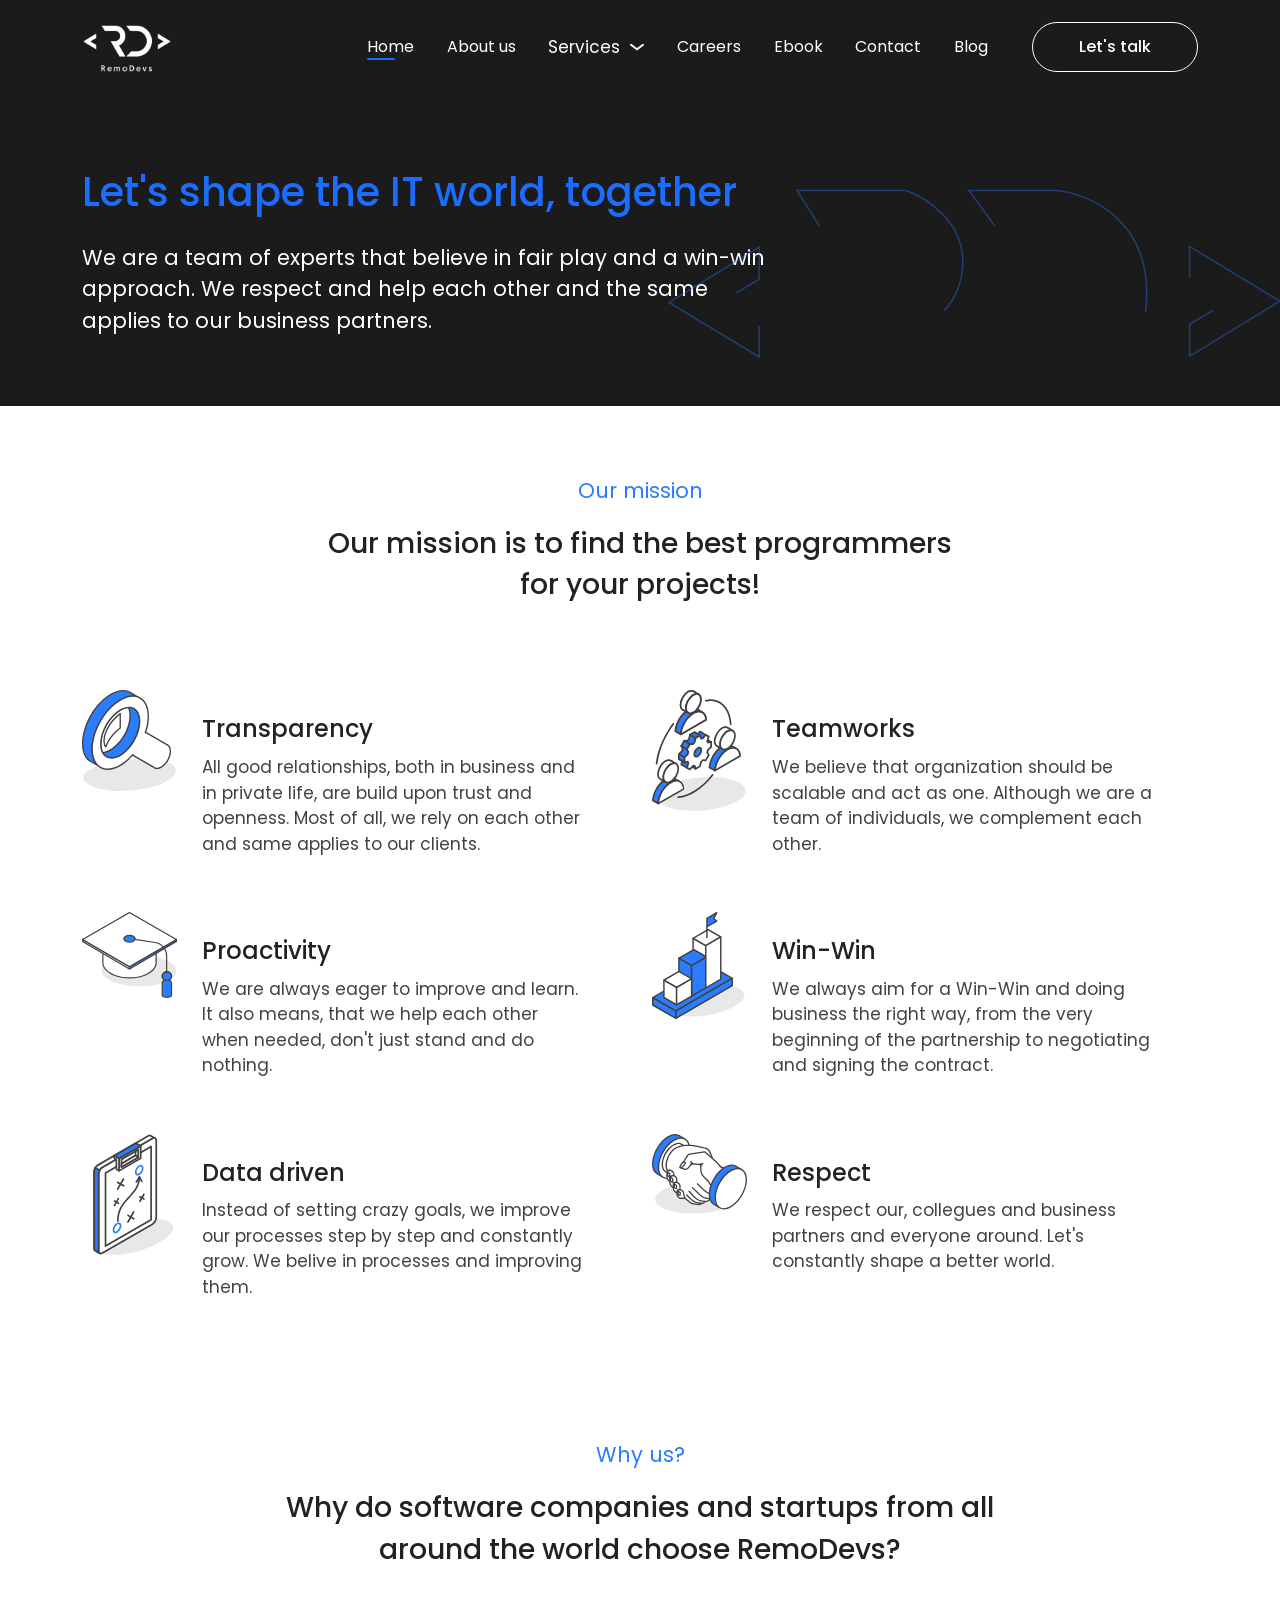
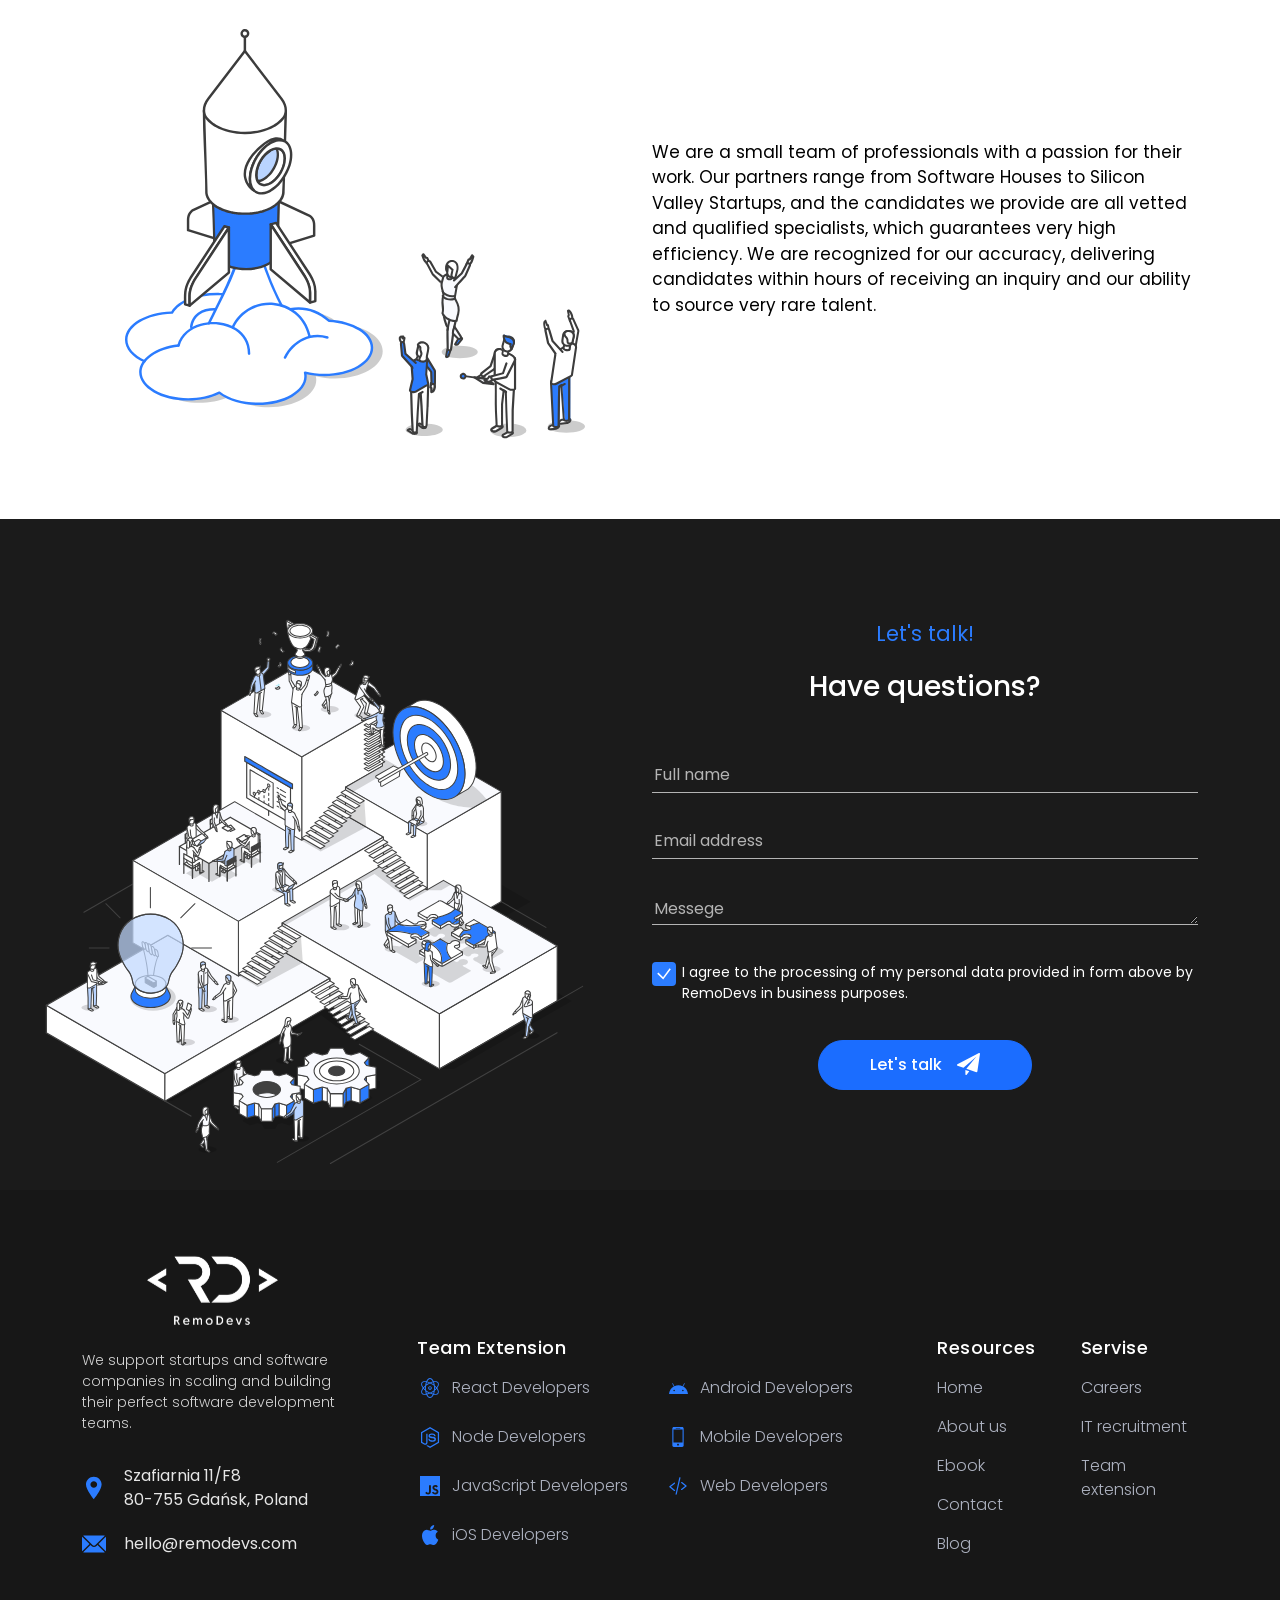
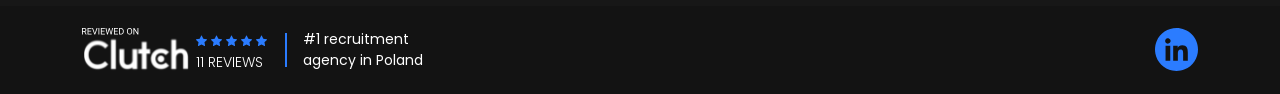
==== commit 3293d0f0: "Add files via upload" ====
--- a/about.html
+++ b/about.html
@@ -210,17 +210,20 @@
                                 <div class="inputfield">
                                     <input type="email" placeholder="Email address">
                                 </div>
-                                <div class="inputfield">
+                                <!-- <div class="inputfield">
                                     <input type="text" placeholder="Company">
-                                </div>
+                                </div> -->
                                 <div class="inputfield">
                                     <textarea placeholder="Messege"></textarea>
                                 </div>
                                 <div class="checkfield">
-                                    <input type="checkbox" id="check1" checked>
                                     <label for="check1">
-                                        I agree to the processing of my personal data provided in form above by RemoDevs
-                                        in business purposes.
+                                        <input type="checkbox" id="check1" checked>
+                                        <span>
+                                            I agree to the processing of my personal data provided in form above by
+                                            RemoDevs
+                                            in business purposes.
+                                        </span>
                                     </label>
                                 </div>
                                 <div class="text-center">
--- a/css/style.css
+++ b/css/style.css
@@ -1 +1 @@
-@import url("https://fonts.googleapis.com/css2?family=Poppins:wght@100;200;300;400;500;600;700;800;900&display=swap");body{font-family:"Poppins",sans-serif;color:#424242}@media (min-width:1450.8px){.container{max-width:1420px}}.main{padding-top:93px}.blue-btn{font-weight:500;font-size:18px;line-height:27px;color:#fff;background:#1B6DFF;border-radius:30px;text-decoration:none;display:-webkit-inline-box;display:-ms-inline-flexbox;display:inline-flex;-webkit-box-align:center;-ms-flex-align:center;align-items:center;-webkit-box-pack:center;-ms-flex-pack:center;justify-content:center;min-height:58px;padding:3px 55px;-webkit-transition:0.3s;transition:0.3s;border:1px solid #1B6DFF}.blue-btn:hover{color:#fff;-webkit-box-shadow:0px 2px 10px #1b6dff;box-shadow:0px 2px 10px #1b6dff}.blue-btn:hover img,.blue-btn:hover svg{-webkit-transform:translateX(5px);transform:translateX(5px)}.blue-btn img,.blue-btn svg{margin-left:15px;-webkit-transition:0.3s;transition:0.3s}.blue-btn svg path{-webkit-transition:0.3s;transition:0.3s}.blue-btn.border-hover:hover{-webkit-box-shadow:none;box-shadow:none;background:transparent;color:#1B6DFF}.blue-btn.border-hover:hover svg path{stroke:#1B6DFF}.blue-btn.white{background:transparent;border:1px solid #1B6DFF;color:#1B6DFF}.blue-btn.white svg path{-webkit-transition:0.3s;transition:0.3s}.blue-btn.white:hover{-webkit-box-shadow:none;box-shadow:none;color:#fff;background:#1B6DFF}.blue-btn.white:hover svg path{stroke:#fff}.blacksection{background:#1B1B1B}.subtitle{font-size:23px;line-height:147%;color:#2B7CFF}h3{font-weight:500;font-size:36px;line-height:147%;color:#222222}.formsection.black .formsection__form .formbtn{border:1px solid #1B6DFF}.formsection.black .formsection__form .formbtn:hover{background:transparent;-webkit-box-shadow:none;box-shadow:none;color:#1B6DFF}.formsection.black .formsection__form .formbtn:hover svg path{fill:#1B6DFF}header.header{height:93px;display:-webkit-box;display:-ms-flexbox;display:flex;-webkit-box-align:center;-ms-flex-align:center;align-items:center;position:fixed;background:#fff;width:100%;left:0;top:0;z-index:11}header.header .header__logo img{max-height:78px}header.header .header__nav{padding-right:20px}header.header .header__nav>ul{list-style-type:none;padding:0;margin:0;display:-webkit-box;display:-ms-flexbox;display:flex;-webkit-box-align:center;-ms-flex-align:center;align-items:center;-webkit-box-pack:justify;-ms-flex-pack:justify;justify-content:space-between}header.header .header__nav>ul>li:not(.submenu)>a{text-decoration:none;position:relative;color:#222222;font-size:17px;line-height:26px}header.header .header__nav>ul>li:not(.submenu)>a:after{content:"";display:inline-block;width:0;height:2px;background:#1B6DFF;-webkit-transition:0.3s;transition:0.3s;border-radius:5px;position:absolute;left:0;bottom:-2px}header.header .header__nav>ul>li:not(.submenu)>a:hover:after{width:28px}header.header .header__nav>ul>li:not(.submenu).active a:after{width:28px}header.header .header__nav>ul>li:not(.submenu):hover a:before{-webkit-transform:rotate(180deg);transform:rotate(180deg)}header.header .header__nav>ul>li{position:relative;padding:8px 0}header.header .header__nav>ul>li.submenu>a{padding:8px 24px 8px 0;text-decoration:none;text-decoration:none;position:relative;color:#222222;font-size:17px;line-height:26px}header.header .header__nav>ul>li.submenu>a:before{content:"";display:inline-block;width:14px;height:7px;background:url("../img/menu-arrow.svg") no-repeat center/100%;position:absolute;right:0;top:17px;-webkit-transition:0.3s;transition:0.3s}header.header .header__nav>ul>li.submenu>a:hover+ul{opacity:1;visibility:visible;z-index:1;-webkit-transform:translateY(0);transform:translateY(0)}header.header .header__nav>ul>li.submenu ul{background:#fff;-webkit-box-shadow:0px 4px 24px rgba(0,0,0,0.09);box-shadow:0px 4px 24px rgba(0,0,0,0.09);border-radius:6px;list-style-type:none;padding:20px 0 26px;margin:0;position:absolute;top:100%;right:0;width:210px;opacity:0;-webkit-transition:0.5s;transition:0.5s;visibility:hidden;z-index:-1;-webkit-transform:translateY(-10px);transform:translateY(-10px)}header.header .header__nav>ul>li.submenu ul li{margin-bottom:15px}header.header .header__nav>ul>li.submenu ul li:last-child{margin-bottom:0}header.header .header__nav>ul>li.submenu ul li a{padding:5px 5px 5px 25px;display:block;font-size:17px;line-height:26px;color:#222;-webkit-transition:0.3s;transition:0.3s;position:relative;text-decoration:none}header.header .header__nav>ul>li.submenu ul li a:before{content:"";display:inline-block;left:0;top:0;height:100%;width:3px;background:transparent;position:absolute;-webkit-transition:0.3s;transition:0.3s}header.header .header__nav>ul>li.submenu ul li a:hover{color:#2B7CFF}header.header .header__nav>ul>li.submenu ul li a:hover:before{background:#2B7CFF}header.header .header__nav>ul>li.submenu ul li.active a{color:#2B7CFF}header.header .header__nav>ul>li.submenu ul li.active a:before{background:#2B7CFF}header.header .header__nav>ul>li.submenu ul:hover{opacity:1;visibility:visible;z-index:1;-webkit-transform:translateY(0);transform:translateY(0)}header.header .header__btn{text-decoration:none;font-weight:500;font-size:18px;line-height:27px;color:#1B6DFF;text-align:center;min-height:58px;max-width:195px;width:100%;display:-webkit-box;display:-ms-flexbox;display:flex;-webkit-box-align:center;-ms-flex-align:center;align-items:center;-webkit-box-pack:center;-ms-flex-pack:center;justify-content:center;border:1px solid #1B6DFF;border-radius:30px;-webkit-transition:0.5s;transition:0.5s}header.header .header__btn:hover{color:#fff;background:#1B6DFF}.burger{display:none}header.header.header__shadow{-webkit-box-shadow:0 0 10px #1b6dff26;box-shadow:0 0 10px #1b6dff26;background:#fff}header.header .header__nav .header__btn{display:none}header.header.header_back{background:#1B1B1B}header.header.header_back .header__nav>ul>li:not(.submenu)>a{color:#fff}header.header.header_back .header__nav>ul>li.submenu>a{color:#fff}header.header.header_back .header__nav>ul>li.submenu>a:before{background:url(../img/menu-arrow-white.svg) no-repeat center/100%}header.header.header_back .col-lg-2 .header__btn{color:#fff;border-color:#fff}header.header.header_back .col-lg-2 .header__btn:hover{border-color:#1B6DFF}header.header.header_back .burger span{background:#fff}@media (max-width:1399.8px){header.header .header__btn{min-height:50px;font-size:16px}header.header .header__nav>ul>li.submenu ul li a,header.header .header__nav>ul>li:not(.submenu)>a{font-size:16px}}@media (max-width:1199.8px){header.header{height:70px}header.header .header__btn{min-height:42px}}@media (max-width:991.8px){header.header .col-xl-2,header.header .col-xl-7{display:none}header.header .container{position:relative}.burger{display:inline-block;border:none;background-color:transparent;outline:none;position:absolute;right:15px;top:25px;padding:0;width:24px;height:24px;overflow:hidden}.burger span{display:block;height:2px;background:#2B7CFF;margin:4px 0;border-radius:5px;-webkit-transition:0.5s;transition:0.5s;-webkit-transform-origin:0 0;transform-origin:0 0}.burger span:first-child{-webkit-transform:translateX(-50%);transform:translateX(-50%)}.burger span:nth-child(2){-webkit-transform:translateX(0);transform:translateX(0)}.burger span:nth-child(3){-webkit-transform:translateX(50%);transform:translateX(50%)}.burger.open span:first-child{-webkit-transform:translateX(4px) translateY(-2px) rotate(45deg);transform:translateX(4px) translateY(-2px) rotate(45deg)}.burger.open span:nth-child(2){-webkit-transform:translateX(100%);transform:translateX(100%)}.burger.open span:nth-child(3){-webkit-transform:translateX(2px) translateY(3px) rotate(-45deg);transform:translateX(2px) translateY(3px) rotate(-45deg)}header.header .col-xl-7.mobilemenu-wrapper{display:block;background:#fff;position:fixed;left:0;top:70px;width:100%;height:calc(100vh - 70px);overflow:scroll}header.header .header__nav{max-width:720px;margin:0 auto;padding:50px 15px 20px}header.header .header__nav>ul{display:block}header.header .header__nav>ul li{display:block;margin-bottom:0;margin-top:20px}header.header .header__nav>ul>li:not(.submenu)>a{font-size:20px}header.header .header__nav>ul>li.submenu>a{font-size:20px}header.header .header__nav>ul>li.submenu>a:before{top:19px}header.header .header__nav>ul>li.submenu>a+ul{opacity:1;visibility:visible;z-index:1;-webkit-transform:translateY(0);transform:translateY(0)}header.header .header__nav>ul>li.submenu>a+ul,header.header .header__nav>ul>li.submenu>a:hover+ul{display:none}header.header .header__nav>ul>li.submenu ul{position:relative;background:transparent;-webkit-box-shadow:none;box-shadow:none;padding:0}header.header .header__nav>ul>li.submenu ul li a{font-size:18px}header.header .header__nav>ul>li:hover a:before{-webkit-transform:rotate(0);transform:rotate(0)}header.header .header__nav .header__btn{display:-webkit-inline-box;display:-ms-inline-flexbox;display:inline-flex;margin-top:50px}header.header .col-xl-7.mobilemenu-wrapper{-webkit-transition:0.5s;transition:0.5s;-webkit-transform:translateX(100%);transform:translateX(100%)}header.header .col-xl-7.mobilemenu-wrapper.open{-webkit-transform:translateX(0);transform:translateX(0)}header.header .header__nav>ul>li.submenu ul{padding-top:10px}header.header .header__nav>ul>li.submenu ul li{margin-top:0}header.header .header__nav>ul>li.submenu>a+ul,header.header .header__nav>ul>li.submenu>a:hover+ul{width:100%;padding:0;margin:0;top:inherit;-webkit-transform:none;transform:none;right:inherit;-webkit-transition:none;transition:none;padding-top:15px}header.header.header_back .col-xl-7.mobilemenu-wrapper.open{background:#1B1B1B}header.header.header_back .header__nav>ul>li.submenu ul li a{color:#fff}header.header.header_back .header__nav .header__btn{border-color:#fff;color:#fff}}@media (max-width:575.8px){header.header .header__logo img{width:63px}.burger{top:15px}header.header .header__nav>ul li:first-child{margin-top:0}header.header .header__nav{padding-top:40px}header.header .header__nav>ul>li.submenu>a,header.header .header__nav>ul>li:not(.submenu)>a{font-size:19px;display:block;padding-top:0;padding-bottom:0}header.header .header__nav>ul>li.submenu ul li a{font-size:16px;display:block;padding-top:0;padding-bottom:0}header.header .header__nav>ul li{padding:0}header.header .header__nav>ul li{margin-top:25px}header.header .header__nav .header__btn{max-width:400px;width:100%}header.header .header__nav>ul>li.submenu>a:before{top:10px}}.welcomesect{overflow:hidden;position:relative}.welcomesect .welcomesect__imgwrapper{position:relative}.welcomesect .welcomesect__imgwrapper img{max-width:calc(100% + 200px)}.welcomesect .welcomesect__text{padding-top:120px}.welcomesect .welcomesect__text .subtitle{margin-bottom:10px;color:#1B6DFF;font-size:25px;line-height:150%}.welcomesect .welcomesect__text h1{margin-bottom:30px;font-weight:500;font-size:46px;line-height:147%;color:#222}.welcomesect .welcomesect__text .descr{max-width:620px;margin-bottom:55px}.welcomesect .welcomesect__text .descr p{font-size:19px;line-height:150%}.welcomesect .welcomesect__text .descr p:last-child{margin-bottom:0}.welcomesect .welcomesect__text .clutchbox{margin-top:110px;display:-webkit-box;display:-ms-flexbox;display:flex;max-width:480px;-webkit-box-align:center;-ms-flex-align:center;align-items:center}.welcomesect .welcomesect__text .clutchbox .clutchbox__left{width:100%;max-width:62%;-webkit-box-flex:0;-ms-flex:0 0 62%;flex:0 0 62%;display:-webkit-box;display:-ms-flexbox;display:flex;-webkit-box-align:end;-ms-flex-align:end;align-items:flex-end}.welcomesect .welcomesect__text .clutchbox .clutchbox__left img{max-width:150px}.welcomesect .welcomesect__text .clutchbox .clutchbox__left .ratingbox{padding-left:8px}.welcomesect .welcomesect__text .clutchbox .clutchbox__left .ratingbox .stars{display:-webkit-box;display:-ms-flexbox;display:flex;-webkit-box-align:center;-ms-flex-align:center;align-items:center;margin-bottom:10px}.welcomesect .welcomesect__text .clutchbox .clutchbox__left .ratingbox .stars img{width:16px;margin-right:2px}.welcomesect .welcomesect__text .clutchbox .clutchbox__left .ratingbox .stars img:last-child{margin-right:0}.welcomesect .welcomesect__text .clutchbox .clutchbox__left .ratingbox p{margin:0;text-transform:uppercase;color:#A0A0A0;font-weight:300;font-size:16px;line-height:150%;letter-spacing:0.5px}.welcomesect .welcomesect__text .clutchbox .clutchbox__right{width:100%;max-width:38%;-webkit-box-flex:0;-ms-flex:0 0 38%;flex:0 0 38%;position:relative;text-align:right}.welcomesect .welcomesect__text .clutchbox .clutchbox__right p{margin-bottom:0;font-weight:400;font-size:16px;line-height:150%;color:#A0A0A0;max-width:142px;display:inline-block}.welcomesect .welcomesect__text .clutchbox .clutchbox__right:after{content:"";display:inline-block;position:absolute;left:0;top:0;height:100%;width:2px;background:#2B7CFF}.welcomesect .welcomesect__text a{text-decoration:none}.trustedus{padding:30px 0 100px 0}.trustedus h4{margin-bottom:69px;font-weight:500;font-size:25px;line-height:132%;color:#222}.trustedus .trusted-slider img{-webkit-filter:grayscale(1);filter:grayscale(1);-webkit-transition:0.3s;transition:0.3s}.trustedus .trusted-slider img:hover{-webkit-filter:grayscale(0);filter:grayscale(0)}.outservices{padding:50px 0 120px 0}.outservices h3{font-weight:500;font-size:36px;line-height:147%;color:#222;margin-bottom:70px}.outservices .outservices__box{padding-left:75px}.outservices .outservices__box a{text-decoration:none}.outservices .outservices__box a:hover .descr img{opacity:1;z-index:1;visibility:visible;-webkit-transform:translateX(0);transform:translateX(0)}.outservices .outservices__box .outservices__img{height:180px;display:-webkit-box;display:-ms-flexbox;display:flex;-webkit-box-align:center;-ms-flex-align:center;align-items:center}.outservices .outservices__box .outservices__img img{max-width:100%;max-height:100%}.outservices .outservices__box .descr{padding-left:250px}.outservices .outservices__box .descr h6{margin-bottom:10px;font-weight:500;font-size:25px;line-height:132%;color:#222}.outservices .outservices__box .descr p{margin:0;font-size:19px;line-height:132%;color:#424242;margin-bottom:19px}.outservices .outservices__box .descr img{-webkit-transition:0.5s;transition:0.5s;opacity:0;z-index:-1;visibility:hidden;-webkit-transform:translateX(-15px);transform:translateX(-15px)}.outmission{padding:127px 0;position:relative}.outmission .container{position:relative;z-index:2}.outmission .outmission__leftsect{padding-left:70px}.outmission .outmission__leftsect .subtitle{margin-bottom:15px}.outmission .outmission__leftsect h3{font-weight:500;font-size:36px;line-height:147%;color:#fff;margin-bottom:25px}.outmission .outmission__leftsect .descr{max-width:404px;margin-bottom:52px}.outmission .outmission__leftsect .descr p{font-size:17px;line-height:150%;color:#fff}.outmission .outmission__leftsect .descr p:last-child{margin-bottom:0}.outmission .outmission__leftsect .blue-btn{padding:3px 42px}.outmission .outmission__rightsect{padding-left:70px;padding-top:60px;max-width:690px}.outmission .outmission__rightsect p{margin-bottom:20px;font-size:17px;line-height:150%;color:#fff}.outmission .outmission__rightsect p:last-child{margin-bottom:0}.outmission img.bg{position:absolute;bottom:0;right:0;z-index:1}.ourspecialists{padding:136px 0 100px}.ourspecialists .subtitle{margin-bottom:15px}.ourspecialists h3{margin-bottom:80px}.ourspecialists .ourspecialists__box{display:block;max-width:315px;width:100%;text-align:center;padding:20px;border-radius:9px;text-decoration:none;-webkit-transition:0.3s;transition:0.3s;border:1px solid transparent;margin-bottom:30px}.ourspecialists .ourspecialists__box:hover{border:1px solid #2B7CFF}.ourspecialists .ourspecialists__box:hover .descr img{opacity:1;-webkit-transform:translateX(0);transform:translateX(0)}.ourspecialists .ourspecialists__box .imgwrap{height:162px;margin-bottom:18px;display:-webkit-box;display:-ms-flexbox;display:flex;-webkit-box-align:center;-ms-flex-align:center;align-items:center;-webkit-box-pack:center;-ms-flex-pack:center;justify-content:center}.ourspecialists .ourspecialists__box .imgwrap img{max-width:100%;max-height:100%}.ourspecialists .ourspecialists__box .descr p{font-weight:500;font-size:24px;line-height:132%;color:#222;margin:0 0 20px 0}.ourspecialists .ourspecialists__box .descr img{-webkit-transition:0.3s;transition:0.3s;opacity:0;-webkit-transform:translateX(-15px);transform:translateX(-15px)}.formsection{padding:170px 0 156px}.formsection .formsection__form{max-width:580px}.formsection .formsection__form h3{margin-bottom:50px}.formsection .formsection__form .inputfield{position:relative;margin-bottom:50px}.formsection .formsection__form .inputfield input,.formsection .formsection__form .inputfield textarea{width:100%;height:40px;outline:none;border:none;border-bottom:1.5px solid #B4B4B4;font-size:19px;color:#222}.formsection .formsection__form .inputfield input::-webkit-input-placeholder,.formsection .formsection__form .inputfield textarea::-webkit-input-placeholder{color:#B4B4B4}.formsection .formsection__form .inputfield input::-moz-placeholder,.formsection .formsection__form .inputfield textarea::-moz-placeholder{color:#B4B4B4}.formsection .formsection__form .inputfield input:-ms-input-placeholder,.formsection .formsection__form .inputfield textarea:-ms-input-placeholder{color:#B4B4B4}.formsection .formsection__form .inputfield input::-ms-input-placeholder,.formsection .formsection__form .inputfield textarea::-ms-input-placeholder{color:#B4B4B4}.formsection .formsection__form .inputfield input::placeholder,.formsection .formsection__form .inputfield textarea::placeholder{color:#B4B4B4}.formsection .formsection__form .inputfield textarea{padding-top:8px}.formsection .formsection__form .checkfield{margin-bottom:65px}.formsection .formsection__form .checkfield input{display:none}.formsection .formsection__form .checkfield input:checked+label:after{background-image:url("../img/check-icon.svg");background-repeat:no-repeat;background-position:center;background-size:16px}.formsection .formsection__form .checkfield label{position:relative;padding-left:44px;margin:0;font-weight:400;font-size:15px;line-height:150%;color:#414141;cursor:pointer}.formsection .formsection__form .checkfield label:after{content:"";display:inline-block;width:24px;height:24px;background-color:#2B7CFF;border-radius:4px;position:absolute;left:0;top:0;cursor:pointer}.formsection .formsection__form .formbtn{border:none;padding:3px 51px}.formsection .formsection__leftpic{position:relative;width:100%;height:100%}.formsection .formsection__leftpic img{position:absolute;right:70px;top:0;width:100%}.testimonials{padding:120px 0}.testimonials h3{color:#fff;margin-bottom:65px}.testimonials .testimonials__box{margin-bottom:155px}.testimonials .testimonials__box h4{font-weight:500;font-size:30px;line-height:147%;color:#fff;margin-bottom:105px}.testimonials .testimonials__box h4 span{position:relative;display:inline-block}.testimonials .testimonials__box h4 span:after{content:"";position:absolute;left:0;right:0;margin:0 auto;display:block;width:80%;height:2px;background:#1B6DFF;bottom:-3px}.testimonials .testimonial__box{max-width:660px;padding-left:30px}.testimonials .testimonial__box .testimonial__boxtitle{display:-webkit-box;display:-ms-flexbox;display:flex;-webkit-box-align:center;-ms-flex-align:center;align-items:center;margin-bottom:8px}.testimonials .testimonial__box .testimonial__boxtitle .title{margin:0;font-weight:500;font-size:24px;line-height:132%;color:#fff}.testimonials .testimonial__box .testimonial__boxtitle .stars{padding-left:10px;display:-webkit-box;display:-ms-flexbox;display:flex;-webkit-box-align:center;-ms-flex-align:center;align-items:center}.testimonials .testimonial__box .testimonial__boxtitle .stars img{width:16px;margin-right:3px}.testimonials .testimonial__box .testimonial__boxtitle .stars img:last-child{margin-right:0}.testimonials .testimonial__box .proff{margin-bottom:20px;color:#ADB2C0;font-weight:400;font-size:17px;line-height:150%}.testimonials .testimonial__box .descr p{font-size:23px;line-height:150%;color:#fff}.testimonials .testimonial__box .descr p:last-child{margin-bottom:0}.testimonials .testimonialsbtn{text-align:center}.testimonials .testimonialsbtn a{text-decoration:none;display:-webkit-inline-box;display:-ms-inline-flexbox;display:inline-flex;-webkit-box-align:center;-ms-flex-align:center;align-items:center;min-height:58px;border:1px solid #1B6DFF;border-radius:30px;padding:3px 58px;-webkit-transition:0.3s;transition:0.3s}.testimonials .testimonialsbtn a svg{margin-left:15px;margin-top:-3px;-webkit-transition:0.3s;transition:0.3s}.testimonials .testimonialsbtn a svg path{-webkit-transition:0.3s;transition:0.3s}.testimonials .testimonialsbtn a:hover{color:#fff;background:#1B6DFF}.testimonials .testimonialsbtn a:hover svg{-webkit-transform:translateX(5px);transform:translateX(5px)}.testimonials .testimonialsbtn a:hover svg path{stroke:#fff}.ourspecialists .ourspecialists__box{margin:0 auto 30px}.outmissionbtnmob,.welcomesect__imgwrapper.mob{display:none}.trustedus .trusted-slider img{max-width:100%}@media (max-width:1399.8px){.welcomesect .welcomesect__text .descr{margin-bottom:30px}.blue-btn{font-size:16px;min-height:50px;padding:3px 45px}.welcomesect .welcomesect__imgwrapper img{max-width:calc(100% + 100px)}.welcomesect .welcomesect__text{padding-top:80px}.welcomesect .welcomesect__text .clutchbox{margin-top:100px}.trustedus h4{margin-bottom:50px}.outservices{padding:40px 0 50px 0}.outservices .outservices__box .outservices__img{height:140px}.outservices .outservices__box .descr{padding-left:150px}.outmission .outmission__leftsect h3{margin-bottom:20px}.outmission .outmission__leftsect .descr{margin-bottom:40px}.ourspecialists .ourspecialists__box{max-width:260px}.ourspecialists .ourspecialists__box .imgwrap{height:100px}.testimonials .testimonials__box h4{margin-bottom:60px}.testimonials .testimonials__box{margin-bottom:80px}.testimonials .testimonialsbtn a{min-height:50px;font-size:16px;padding:3px 40px}.formsection{padding:100px 0}.formsection .formsection__leftpic img{right:40px}.formsection .formsection__form .inputfield{margin-bottom:30px}.formsection .formsection__form .inputfield input,.formsection .formsection__form .inputfield textarea{font-size:16px;height:36px}.formsection .formsection__form .checkfield label{font-size:14px;padding-left:30px}.formsection .formsection__form .checkfield label:after{width:20px;height:20px}.formsection .formsection__form .checkfield input:checked+label:after{background-size:14px}.formsection .formsection__form .checkfield{margin-bottom:35px}.ourspecialists,.outmission,.testimonials{padding:70px 0}.trustedus{padding:60px 0}.outservices h3{margin-bottom:40px}.ourspecialists h3{margin-bottom:50px}.welcomesect .welcomesect__text h1{font-size:40px}.outmission .outmission__leftsect h3,.outservices h3,h3{font-size:28px}.testimonials .testimonials__box h4{font-size:24px}.trustedus h4{font-size:22px}.outservices .outservices__box .descr h6,.subtitle,.testimonials .testimonial__box .testimonial__boxtitle .title,.welcomesect .welcomesect__text .subtitle{font-size:21px}.ourspecialists .ourspecialists__box .descr p{font-size:18px}.outmission .outmission__leftsect .descr p,.outmission .outmission__rightsect p,.outservices .outservices__box .descr p,.testimonials .testimonial__box .descr p,.testimonials .testimonial__box .proff,.welcomesect .welcomesect__text .descr p{font-size:16px}}.welcomesect .welcomesect__text .clutchbox .clutchbox__right p{text-align:left}@media (max-width:1199.8px){.welcomesect .welcomesect__text h1{font-size:32px;margin-bottom:20px}.welcomesect .welcomesect__text h1 br{display:none}.welcomesect .welcomesect__imgwrapper img{max-width:calc(100% + 50px)}.welcomesect .welcomesect__text .clutchbox{margin-top:50px}.welcomesect .welcomesect__text .descr{margin-bottom:20px}.welcomesect .welcomesect__text .clutchbox .clutchbox__left img{max-width:120px}.welcomesect .welcomesect__text .clutchbox .clutchbox__left .ratingbox .stars{margin-bottom:5px}.welcomesect .welcomesect__text .clutchbox .clutchbox__left .ratingbox p,.welcomesect .welcomesect__text .clutchbox .clutchbox__right p{font-size:14px}.welcomesect .welcomesect__text .clutchbox .clutchbox__right p{min-width:initial}.welcomesect .welcomesect__text .clutchbox{max-width:400px}.welcomesect .welcomesect__text{padding-top:60px}.outservices .outservices__box{padding-left:35px}h3 br{display:none}.testimonials .testimonials__box h4{font-size:20px}.main{padding-top:70px}.outmission .outmission__leftsect h3,.outservices h3,h3{font-size:24px}.outservices .outservices__box .descr h6,.subtitle,.testimonials .testimonial__box .testimonial__boxtitle .title,.welcomesect .welcomesect__text .subtitle{font-size:18px}}@media (max-width:991.8px){.welcomesect .welcomesect__text{padding-top:40px}.welcomesect .welcomesect__text h1{font-size:38px}.welcomesect .welcomesect__text .descr{margin-bottom:40px}.welcomesect .welcomesect__imgwrapper img{max-width:100%}.outservices .outservices__box .descr{padding-left:0;padding-top:15px}.outservices .outservices__box{padding-left:0}.outservices .outservices__box .descr img{display:none}.outservices .outservices__box{text-align:center}.outservices .outservices__box .outservices__img img{display:block;margin:0 auto}.outmission .outmission__leftsect{padding-left:0}.outmission .outmission__rightsect{padding-left:0}.ourspecialists .ourspecialists__box .descr img{display:none}.testimonials .testimonials__box{margin-bottom:50px}.testimonials .testimonials__box h4{margin-bottom:40px}.formsection .formsection__leftpic img{position:relative}.formsection .row .col-lg-6:first-child{-webkit-box-ordinal-group:3;-ms-flex-order:2;order:2}.formsection .row .col-lg-6:nth-child(2){-webkit-box-ordinal-group:2;-ms-flex-order:1;order:1}.formsection{padding:70px 0}.formsection .formsection__form{max-width:100%}.formsection .formsection__leftpic{display:none}.outmission__leftsect .blue-btn{display:none}.outmissionbtnmob{display:-webkit-inline-box;display:-ms-inline-flexbox;display:inline-flex}.outmission .outmission__leftsect h3,.outservices h3,.trustedus h4,h3{font-size:28px}}@media (max-width:767.8px){.outservices .outservices__box .outservices__img{height:120px}.testimonials .testimonial__box .testimonial__boxtitle{margin-bottom:0}.testimonials .testimonial__box{margin-bottom:50px}.testimonials .testimonial__box .proff{margin-bottom:10px}.testimonials .testimonials__box{margin-bottom:0}.ourspecialists,.outservices,.trustedus{padding-bottom:40px}}@media (max-width:575.8px){.main{padding-top:70px}.welcomesect .welcomesect__text .subtitle{font-size:15px}.welcomesect .welcomesect__text h1{font-size:23px;margin-bottom:17px}.welcomesect .welcomesect__text .descr{max-width:285px;margin-bottom:28px}.welcomesect .welcomesect__text .descr p{font-size:15px}.welcomesect__imgwrapper{display:none}.welcomesect__imgwrapper.mob{display:block}.blue-btn{font-size:14px;min-height:45px;padding:3px 37px}.welcomesect .welcomesect__imgwrapper img{max-width:calc(100% + 50px)}.welcomesect .welcomesect__text .clutchbox{margin-top:30px}.welcomesect .welcomesect__text .clutchbox .clutchbox__left img{max-width:100px}.welcomesect .welcomesect__text .clutchbox .clutchbox__left .ratingbox .stars img{width:11px}.welcomesect .welcomesect__text .clutchbox .clutchbox__left .ratingbox p,.welcomesect .welcomesect__text .clutchbox .clutchbox__right p{font-size:12px}.welcomesect .welcomesect__text .clutchbox .clutchbox__left{max-width:60%;-webkit-box-flex:0;-ms-flex:0 0 60%;flex:0 0 60%}.welcomesect .welcomesect__text .clutchbox .clutchbox__right{max-width:40%;-webkit-box-flex:0;-ms-flex:0 0 40%;flex:0 0 40%}.welcomesect .welcomesect__text .clutchbox{max-width:320px}.ourspecialists h3,.outservices .outservices__box{margin-bottom:30px}.outmission .outmission__leftsect .descr{margin-bottom:0}.outmission .outmission__rightsect{padding-top:20px}.outmission img.bg{max-width:100%}.ourspecialists .ourspecialists__box .descr p{font-size:16px}.ourspecialists .ourspecialists__box{margin:0 auto 20px;padding:10px}.ourspecialists .ourspecialists__box .descr p{margin-bottom:0}.ourspecialists .ourspecialists__box .imgwrap{height:80px}.testimonials h3{margin-bottom:45px}.testimonials .testimonial__box .testimonial__boxtitle .title{font-size:16px}.testimonials .testimonial__box .testimonial__boxtitle .stars img{width:12px;margin-right:1px}.testimonials .testimonial__box{padding-left:0}.testimonials .testimonialsbtn a{font-size:14px;padding:3px 20px;width:100%;max-width:400px;text-align:center;-webkit-box-pack:center;-ms-flex-pack:center;justify-content:center}.formsection .subtitle{margin-bottom:10px}.formsection .formsection__form h3{margin-bottom:30px}.formsection .formsection__form .inputfield input,.formsection .formsection__form .inputfield textarea{font-size:15px}.formsection,.ourspecialists,.outmission,.testimonials{padding:50px 0}.outservices,.trustedus{padding:50px 0 20px 0}.outservices h3,.trustedus h4{margin-bottom:21px}.outmission .outmission__leftsect h3,.outservices h3,.trustedus h4,h3{font-size:20px}.testimonials .testimonials__box h4{font-size:18px}.outmission .outmission__leftsect .descr p,.outmission .outmission__rightsect p,.outservices .outservices__box .descr p,.subtitle,.testimonials .testimonial__box .descr p,.testimonials .testimonial__box .proff,.welcomesect .welcomesect__text .descr p{font-size:15px}}.welcscreen-black{background:#1B1B1B;padding:82px 0 88px;position:relative}.welcscreen-black h1{margin-bottom:30px;font-weight:500;font-size:55px;line-height:147%;color:#1B6DFF}.welcscreen-black .descr{max-width:710px}.welcscreen-black .descr p{font-size:25px;line-height:150%;color:#fff}.welcscreen-black .absbg{position:absolute;right:0;bottom:0}.abusmission{padding:100px 0 130px}.abusmission h3{margin-bottom:30px}.abusmission .abusmission__box{display:-webkit-box;display:-ms-flexbox;display:flex;margin-top:85px}.abusmission .abusmission__box .abusmission__box-img{width:100%;max-width:190px;-webkit-box-flex:0;-ms-flex:0 0 190px;flex:0 0 190px;text-align:right;padding-right:25px}.abusmission .abusmission__box .abusmission__box-img img{max-width:100%;max-height:100%}.abusmission .abusmission__box .abusmission__box-descr{width:100%;max-width:calc(100% - 190px);-webkit-box-flex:0;-ms-flex:0 0 calc(100% - 190px);flex:0 0 calc(100% - 190px);padding-right:40px;padding-top:23px}.abusmission .abusmission__box .abusmission__box-descr h6{margin-bottom:17px;font-weight:500;font-size:30px;line-height:132%;color:#222}.abusmission .abusmission__box .abusmission__box-descr p{font-size:17px;line-height:150%;margin:0}.whyus{padding:100px 0 160px}.whyus h3{margin-bottom:50px}.whyus .picwrapp{text-align:center}.whyus .textwrapp{max-width:590px}.whyus .textwrapp p{font-size:17px;line-height:150%;color:#000}.whyus .textwrapp p:last-child{margin-bottom:0}.formsection.black{background:#1B1B1B}.formsection.black h3{color:#fff}.formsection.black .inputfield input,.formsection.black .inputfield textarea{background:transparent;color:#fff}.formsection.black .checkfield label{color:#fff}.welcscreen-black .descr p:last-child{margin-bottom:0}.whyus .picwrapp img{max-width:100%}@media (max-width:1399.8px){.welcscreen-black h1{margin-bottom:20px}.abusmission,.welcscreen-black{padding:70px 0}.abusmission .abusmission__box .abusmission__box-descr h6{font-size:24px;margin-bottom:10px}.abusmission .abusmission__box{margin-top:55px}.abusmission .abusmission__box .abusmission__box-img{max-width:120px;-webkit-box-flex:0;-ms-flex:0 0 120px;flex:0 0 120px}.abusmission .abusmission__box .abusmission__box-descr{max-width:calc(100% - 120px);-webkit-box-flex:0;-ms-flex:0 0 calc(100% - 120px);flex:0 0 calc(100% - 120px)}.whyus{padding:70px 0 80px}.welcscreen-black h1{font-size:40px}.welcscreen-black .descr p{font-size:21px}}@media (max-width:1199.8px){.welcscreen-black h1{font-size:32px}.welcscreen-black .descr{max-width:600px}.welcscreen-black .descr p{font-size:18px}.abusmission .abusmission__box .abusmission__box-descr h6{font-size:21px}.abusmission .abusmission__box .abusmission__box-descr p,.whyus .textwrapp p{font-size:16px}.whyus h3{margin-bottom:30px}.welcscreen-black .absbg{max-width:450px}}@media (max-width:991.8px){.welcscreen-black h1{font-size:38px}.welcscreen-black .container{position:relative;z-index:1}.welcscreen-black{padding-top:50px}.abusmission .abusmission__box{margin-top:40px}}@media (max-width:575.8px){.welcscreen-black{padding-top:30px;padding-bottom:40px}.welcscreen-black .absbg{max-width:300px}.abusmission .abusmission__box .abusmission__box-img{max-width:80px;-webkit-box-flex:0;-ms-flex:0 0 80px;flex:0 0 80px}.abusmission .abusmission__box .abusmission__box-descr{max-width:calc(100% - 80px);-webkit-box-flex:0;-ms-flex:0 0 calc(100% - 80px);flex:0 0 calc(100% - 80px);padding-top:0}.abusmission,.welcscreen-black,.whyus{padding:50px 0}.welcscreen-black h1{font-size:23px}.abusmission .abusmission__box .abusmission__box-descr h6{font-size:18px}.welcscreen-black .descr p{font-size:16px}.abusmission .abusmission__box .abusmission__box-descr p,.whyus .textwrapp p{font-size:15px}}.infosect{padding:100px 0 60px}.infosect h3{margin:0;max-width:555px}.infosect .infosect__descr{max-width:620px}.infosect .infosect__descr p{font-size:21px;line-height:150%}.infosect .infosect__descr p:last-child{margin-bottom:0}.abusmission.abusmission__serv{padding-bottom:240px}.lfit{background:#1B1B1B;padding:65px 0}.lfit h3{color:#fff;margin-bottom:40px}.lfit .lfit__left{position:relative;height:100%}.lfit .lfit__left img{position:absolute;top:50%;-webkit-transform:translateY(-50%);transform:translateY(-50%);right:0;left:0;margin:0 auto}.lfit .lfit__right{padding-left:14%}.whyus .textwrapp .blue-btn{margin-top:50px}.whyus.whyus_service{padding-top:213px}.lfit .lfit__left img{max-width:100%}.howitworks{padding:100px 0 173px}.howitworks h3{margin-bottom:100px}.howitworks .howitworkbox{display:-webkit-box;display:-ms-flexbox;display:flex;position:relative;margin-bottom:10px}.howitworks .howitworkbox:after{content:"";display:inline-block;width:14px;height:14px;background:url("../img/triagle-blue.svg") no-repeat top center/100% 100%;position:absolute;right:-6px;bottom:-5px}.howitworks .howitworkbox .howitworkbox__left{width:100%;max-width:36%;-webkit-box-flex:0;-ms-flex:0 0 36%;flex:0 0 36%;position:relative}.howitworks .howitworkbox .howitworkbox__left img{max-width:100%;position:relative;z-index:2}.howitworks .howitworkbox .howitworkbox__left span{font-weight:500;font-size:97px;line-height:147%;-webkit-text-stroke:1px #2B7CFF;color:transparent;position:absolute;right:0;top:0}.howitworks .howitworkbox .howitworkbox__right{width:100%;max-width:64%;-webkit-box-flex:0;-ms-flex:0 0 64%;flex:0 0 64%;padding-top:90px;position:relative;padding-right:30px;padding-bottom:60px;padding-left:20px}.howitworks .howitworkbox .howitworkbox__right .title{margin-bottom:15px;color:#222;font-weight:500;font-size:30px;line-height:132%}.howitworks .howitworkbox .howitworkbox__right .descr{margin-bottom:0;font-size:17px;line-height:150%}.howitworks .howitworkbox .howitworkbox__right:after{content:"";display:block;height:2px;width:100%;background:#2B7CFF;position:absolute;left:0;top:60px}.howitworks .howitworkbox .howitworkbox__right:before{content:"";display:block;width:2px;top:60px;height:calc(100% - 60px);background:#2B7CFF;position:absolute;right:0}.howitworks .col-xl-6.offset-xl-6 .howitworkbox{-webkit-box-orient:horizontal;-webkit-box-direction:reverse;-ms-flex-direction:row-reverse;flex-direction:row-reverse}.howitworks .col-xl-6.offset-xl-6 .howitworkbox:after{right:initial;left:-6px}.howitworks .col-xl-6.offset-xl-6 .howitworkbox .howitworkbox__left{text-align:right}.howitworks .col-xl-6.offset-xl-6 .howitworkbox .howitworkbox__left span{right:initial;left:0}.howitworks .col-xl-6.offset-xl-6 .howitworkbox .howitworkbox__right{padding-right:0;padding-left:30px;padding-right:5px}.howitworks .col-xl-6.offset-xl-6 .howitworkbox .howitworkbox__right:before{right:initial;left:0}.howitworks .row .col-xl-6:nth-child(4) .howitworkbox__left img{margin-right:-30px}@media (max-width:1399.8px){.infosect{padding:70px 0 60px}.abusmission.abusmission__serv{padding-bottom:170px}.whyus.whyus_service{padding-top:150px}.howitworks{padding:70px 0 150px 0}.howitworks .howitworkbox .howitworkbox__right{padding-bottom:30px}.howitworks .howitworkbox .howitworkbox__left span{font-size:67px;top:10px}.howitworks .howitworkbox .howitworkbox__left img{max-width:60%}}@media (max-width:1199.8px){.howitworks .howitworkbox:after{width:14px;height:14px}.howitworks .howitworkbox .howitworkbox__left span{font-size:90px}}@media (max-width:991.8px){.infosect{padding-bottom:30px}.infosect h3{margin-bottom:20px}.lfit{padding:50px 0}.lfit .lfit__left img{position:relative;top:inherit;-webkit-transform:none;transform:none}.abusmission.abusmission__serv{padding-bottom:70px}.whyus.whyus_service{padding-top:70px}.whyus .textwrapp .blue-btn{margin-top:20px}.howitworks{padding-bottom:70px}.howitworks h3{margin-bottom:60px}.infosect .infosect__descr p{font-size:18px}.howitworks .howitworkbox .howitworkbox__right .title{font-size:21px}.howitworks .howitworkbox .howitworkbox__right .descr{font-size:16px}}@media (max-width:767.8px){.lfit .lfit__right{padding-left:0}.lfit h3{margin-bottom:20px}.howitworks .howitworkbox .howitworkbox__left img{max-width:100%}.howitworks .col-xl-6 .howitworkbox .howitworkbox__left span{z-index:3;color:#fff;font-size:50px;position:relative;top:0}}@media (max-width:575.8px){.infosect{padding:50px 0 30px}.abusmission h3{margin-bottom:10px}.lfit .lfit__left img{max-width:300px;margin:0 auto 30px;display:block}.infosect .infosect__descr p{font-size:15px}.howitworks .howitworkbox{-ms-flex-wrap:wrap;flex-wrap:wrap}.howitworks .howitworkbox .howitworkbox__left,.howitworks .howitworkbox .howitworkbox__right{max-width:100%;-webkit-box-flex:0;-ms-flex:0 0 100%;flex:0 0 100%}.howitworks .col-xl-6.offset-xl-6 .howitworkbox .howitworkbox__left,.howitworks .howitworkbox .howitworkbox__left{text-align:center}.howitworks .col-xl-6 .howitworkbox .howitworkbox__left span{display:none}.howitworks .howitworkbox .howitworkbox__right:after,.howitworks .howitworkbox .howitworkbox__right:before,.howitworks .howitworkbox:after{display:none}.howitworks .howitworkbox .howitworkbox__left img{max-width:150px;max-height:100px;margin-bottom:15px}.howitworks .col-xl-6.offset-xl-6 .howitworkbox .howitworkbox__right,.howitworks .howitworkbox .howitworkbox__right{padding:0}.howitworks .howitworkbox{margin-bottom:20px}.howitworks h3{margin-bottom:40px}.howitworks{padding:50px 0}.howitworks .howitworkbox .howitworkbox__right .title{font-size:18px}.howitworks .howitworkbox .howitworkbox__right .descr{font-size:15px}.howitworks .row .col-xl-6:nth-child(4) .howitworkbox__left img{margin-right:0}}.careerssect__form{padding:50px 0}.careerssect__form form{padding-bottom:50px;border-bottom:1px solid #B9D4FF}.careerssect__form form .topsect{display:-webkit-box;display:-ms-flexbox;display:flex;-ms-flex-wrap:wrap;flex-wrap:wrap;-webkit-box-pack:justify;-ms-flex-pack:justify;justify-content:space-between;-webkit-box-align:end;-ms-flex-align:end;align-items:flex-end;margin-bottom:50px}.careerssect__form form .formbtn{max-width:216px;width:100%;border:1px solid #1B6DFF}.careerssect__form form .formbtn:hover{-webkit-box-shadow:none;box-shadow:none;color:#1B6DFF;background:#fff}.careerssect__form form .search{width:41%;position:relative}.careerssect__form form .search:after{content:"";display:inline-block;width:27px;height:27px;background:url("../img/search.png") no-repeat center/20px;position:absolute;left:0;top:50%;-webkit-transform:translateY(-50%);transform:translateY(-50%)}.careerssect__form form .search input{height:57px;outline:none;width:100%;border:none;border-bottom:2px solid #1B6DFF;font-weight:300;font-size:18px;padding-left:47px}.careerssect__form form .search input::-webkit-input-placeholder{color:#A0A0A0}.careerssect__form form .search input::-moz-placeholder{color:#A0A0A0}.careerssect__form form .search input:-ms-input-placeholder{color:#A0A0A0}.careerssect__form form .search input::-ms-input-placeholder{color:#A0A0A0}.careerssect__form form .search input::placeholder{color:#A0A0A0}.careerssect__form form .selectfield{width:28%}.careerssect__form form .selectfield .jq-selectbox{width:100%}.careerssect__form form .selectfield .jq-selectbox__select{height:57px;border:none;border-radius:0;background:transparent;-webkit-box-shadow:none;box-shadow:none;text-shadow:none;color:#A0A0A0;font-weight:300;font-size:18px;border-bottom:2px solid #1B6DFF;padding-left:0;font-weight:300;font-size:18px;color:#222;font-family:"Poppins",sans-serif;line-height:57px}.careerssect__form form .selectfield .jq-selectbox .placeholder{color:#A0A0A0;font-weight:300;font-size:18px;background:transparent;cursor:inherit;font-family:"Poppins",sans-serif}.careerssect__form form .selectfield .jq-selectbox__trigger{border:none}.careerssect__form form .selectfield .jq-selectbox__trigger{background:url("../img/select-arrow.svg") no-repeat center/21px}.careerssect__form form .selectfield .jq-selectbox__trigger-arrow{display:none}.careerssect__form form .selectfield .jq-selectbox li{font-family:"Poppins",sans-serif;font-size:18px;color:#A0A0A0;font-weight:300;padding:7px 10px 7px}.careerssect__form form .selectfield .jq-selectbox li:hover{color:#fff}.careerssect__form form .selectfield .jq-selectbox li.selected{color:#fff}.careerssect__form form .botsect{display:-webkit-box;display:-ms-flexbox;display:flex;-ms-flex-wrap:wrap;flex-wrap:wrap;-webkit-box-align:center;-ms-flex-align:center;align-items:center}.careerssect__form form .botsect p{margin:0;margin-right:30px;font-weight:500;font-size:23px;line-height:147%;color:#222}.careerssect__form form .botsect .radiofield{margin-right:35px}.careerssect__form form .botsect .radiofield input{display:none}.careerssect__form form .botsect .radiofield input:checked+label:after{background-image:url("../img/point.png");background-repeat:no-repeat;background-position:center;background-size:11px}.careerssect__form form .botsect .radiofield label{margin:0 0;color:#6B6B6B;font-weight:400;font-size:20px;line-height:30px;position:relative;padding-left:40px;cursor:pointer}.careerssect__form form .botsect .radiofield label:last-child{margin-right:0}.careerssect__form form .botsect .radiofield label:after{content:"";display:inline-block;width:25px;height:25px;border-radius:50%;background-color:#FFFFFF;border:1px solid #2B7CFF;position:absolute;left:0;top:50%;-webkit-transform:translateY(-50%);transform:translateY(-50%)}.resultnox{display:-webkit-box;display:-ms-flexbox;display:flex;-ms-flex-wrap:wrap;flex-wrap:wrap;background:#FCFCFC;border:1.5px solid #2B7CFF;-webkit-box-shadow:0px 3.67457px 18.3728px rgba(0,0,0,0.09);box-shadow:0px 3.67457px 18.3728px rgba(0,0,0,0.09);border-radius:9px;padding:80px 50px;margin-bottom:50px}.resultnox .resultnox__left{width:100%;max-width:calc(100% - 250px);-webkit-box-flex:0;-ms-flex:0 0 calc(100% - 250px);flex:0 0 calc(100% - 250px)}.resultnox .resultnox__left h4{margin-bottom:50px;font-weight:500;font-size:38px;line-height:147%;color:#222;-webkit-transition:0.3s;transition:0.3s}.resultnox .resultnox__left .info span{font-weight:400;font-size:18px;line-height:27px;color:#6B6B6B;position:relative;padding-left:30px;margin-right:80px}.resultnox .resultnox__left .info span:last-child{margin-right:0}.resultnox .resultnox__left .info span:after{content:"";display:inline-block;width:24px;height:24px;position:absolute;left:0;top:50%;-webkit-transform:translateY(-50%);transform:translateY(-50%)}.resultnox .resultnox__left .info span.calendar:after{background:url("../img/calendar-icon.svg") no-repeat center/100% 100%}.resultnox .resultnox__left .info span.price:after{background:url("../img/dollar-icon.svg") no-repeat center/100% 100%}.resultnox .resultnox__left .info span.local:after{background:url("../img/loc-icon.svg") no-repeat center/100% 100%}.resultnox .resultnox__right{width:100%;max-width:250px;-webkit-box-flex:0;-ms-flex:0 0 250px;flex:0 0 250px;text-align:right;padding-top:30px}.resultnox .resultnox__right .blue-btn{background:transparent;color:#1B6DFF;max-width:216px;width:100%;padding:3px 20px}.resultnox .resultnox__right .blue-btn svg path{stroke:#1B6DFF}.careers__result a{text-decoration:none}.careers__result a:hover h4{color:#1B6DFF}.careers__result a:hover .blue-btn{background:#1B6DFF;color:#fff}.careers__result a:hover .blue-btn svg{-webkit-transform:translateX(5px);transform:translateX(5px)}.careers__result a:hover .blue-btn svg path{stroke:#fff}.seemore{text-align:center;margin-top:50px}.seemore a:hover svg{-webkit-transform:none;transform:none}.careerssect{padding-bottom:280px}.sendcv{background:#1B1B1B;padding:188px 0;position:relative}.sendcv .sendcv__descr h3{margin-bottom:35px;font-weight:500;font-size:40px;line-height:147%;color:#fff}.sendcv .sendcv__descr p{font-weight:400;font-size:22px;line-height:150%;color:#fff;margin-bottom:50px}.sendcv .sendcv__descr .blue-btn{padding:3px 50px;border:1px solid #1B6DFF}.sendcv .sendcv__descr .blue-btn:hover{-webkit-box-shadow:none;box-shadow:none;background:transparent;color:#1B6DFF}.sendcv .sendcv__descr .blue-btn:hover svg path{fill:#1B6DFF}.sendcv .sendcv__imgwrap{position:relative}.sendcv .sendcv__imgwrap img{position:absolute;bottom:-138px;max-width:100%;left:-40px}.careerssect__form form .selectfield .jq-selectbox .placeholder{opacity:1}.career-welcomescreen{padding:40px 0 55px;background:#1B1B1B}.career-welcomescreen .imgwrap img{max-width:100%;max-height:100%}.career-welcomescreen .textwrapper h1{font-weight:500;font-size:55px;line-height:147%;color:#fff;margin-bottom:80px}.career-welcomescreen .textwrapper .info span{font-weight:400;font-size:18px;line-height:27px;color:#fff;position:relative;padding-left:35px;margin-right:80px;display:inline-block;margin-bottom:15px}.career-welcomescreen .textwrapper .info span:last-child{margin-right:0}.career-welcomescreen .textwrapper .info span:after{content:"";display:inline-block;width:24px;height:24px;position:absolute;left:0;top:50%;-webkit-transform:translateY(-50%);transform:translateY(-50%)}.career-welcomescreen .textwrapper .info span.calendar:after{background:url("../img/calendar-icon.svg") no-repeat center/100% 100%}.career-welcomescreen .textwrapper .info span.price:after{background:url("../img/dollar-icon.svg") no-repeat center/100% 100%}.career-welcomescreen .textwrapper .info span.local:after{background:url("../img/loc-icon.svg") no-repeat center/100% 100%}.careerinformation{padding:60px 0 130px}.careerinformation__descr p{font-weight:300;font-size:16px;line-height:150%;color:#101010;margin-bottom:20px}.careerinformation__descr h3{margin-top:60px;margin-bottom:30px}.careerinformation__descr ul{list-style-type:none;padding:0;margin:0}.careerinformation__descr ul li{font-weight:300;font-size:16px;line-height:150%;color:#101010;margin-bottom:20px;position:relative;padding-left:23px}.careerinformation__descr ul li:after{content:"";display:inline-block;width:8px;height:8px;border-radius:50%;position:absolute;left:0;top:8px;background:#1B6DFF}.applyboxwrapper{text-align:right;position:sticky;top:100px}.applybox{max-width:360px;display:inline-block;background:#FCFCFC;border:1.5px solid #2B7CFF;-webkit-box-shadow:0px 3.67457px 18.3728px rgba(0,0,0,0.09);box-shadow:0px 3.67457px 18.3728px rgba(0,0,0,0.09);border-radius:9px;padding:30px 21px 40px 21px;text-align:left}.applybox .title{margin-bottom:19px;font-weight:500;font-size:19px;line-height:150%;color:#000}.applybox .descr{margin-bottom:40px}.applybox .descr p{font-weight:300;font-size:16px;line-height:150%}.applybox .descr p:last-child{margin-bottom:0}.applybox .blue-btn{padding:3px 44px}@media (max-width:1399.8px){.careerssect__form form .formbtn{max-width:180px}.careerssect__form form .search input{height:50px;font-size:16px}.careerssect__form form .selectfield .jq-selectbox__select{height:50px;line-height:50px;font-size:16px}.careerssect__form form .selectfield .jq-selectbox .placeholder{font-size:16px}.careerssect__form form .selectfield .jq-selectbox__trigger{background-size:18px}.careerssect__form form .botsect p{font-size:20px}.careerssect__form form .botsect .radiofield label{font-size:18px;padding-left:30px}.careerssect__form form .botsect .radiofield label:after{width:20px;height:20px}.careerssect__form form .botsect .radiofield input:checked+label:after{background-size:10px}.careerssect__form form .botsect .radiofield{margin-right:25px}.resultnox{padding:50px 40px;margin-bottom:30px}.resultnox .resultnox__left h4{margin-bottom:30px;font-size:28px}.resultnox .resultnox__left .info span{font-size:16px;margin-right:50px}.resultnox .resultnox__left .info span:last-child{margin-right:0}.resultnox .resultnox__right .blue-btn{max-width:200px}.sendcv{padding:90px 0}.sendcv .sendcv__descr h3{font-size:32px;margin-bottom:20px}.sendcv .sendcv__descr p{font-size:16px;margin-bottom:30px}.sendcv .sendcv__imgwrap img{bottom:-60px;max-width:80%;left:0}.careerssect{padding-bottom:180px}.career-welcomescreen .textwrapper h1{font-size:40px;margin-bottom:40px}.career-welcomescreen .textwrapper .info span{font-size:16px}.career-welcomescreen .textwrapper .info span{margin-right:50px}.career-welcomescreen{padding:30px 0 40px}.career-welcomescreen .imgwrap img{max-height:250px}}@media (max-width:1199.8px){.careerssect__form form{padding-bottom:30px}.careerssect{padding-bottom:70px}.seemore{margin-top:30px}.sendcv .sendcv__imgwrap img{position:relative;bottom:0}.sendcv{padding:30px 0}.career-welcomescreen .textwrapper h1{font-size:32px}.career-welcomescreen .textwrapper .info span{margin-right:30px}.careerinformation{padding-bottom:70px}}@media (max-width:991.8px){.resultnox .resultnox__left,.resultnox .resultnox__right{max-width:100%;-webkit-box-flex:0;-ms-flex:0 0 100%;flex:0 0 100%;text-align:left}.resultnox .resultnox__left h4{font-size:24px;margin-bottom:20px}.resultnox .resultnox__left .info span{margin-right:30px}.resultnox{padding:30px}.sendcv .sendcv__imgwrap{text-align:center}.sendcv .sendcv__imgwrap img{max-width:360px;margin-bottom:30px}.sendcv__descr{text-align:center}.sendcv .sendcv__descr p{font-size:18px}.sendcv{padding:30px 0 50px}.career-welcomescreen{padding:50px 0 50px}.careerinformation{padding:50px 0}.applybox{padding:10px 10px 20px 10px}.applybox .title{font-size:16px;margin-bottom:10px}.applybox .descr p{font-size:14px}.applybox .descr{margin-bottom:20px}.applybox .blue-btn{padding:3px 20px;width:100%}.careerinformation__descr h3{margin-top:30px;margin-bottom:20px}}@media (max-width:767.8px){.careerssect__form form .search,.careerssect__form form .selectfield{width:48%}.careerssect__form form .formbtn{margin-top:30px;max-width:100%}.careerssect__form form{display:-webkit-box;display:-ms-flexbox;display:flex;-ms-flex-wrap:wrap;flex-wrap:wrap}.careerssect__form form .topsect{-webkit-box-ordinal-group:3;-ms-flex-order:2;order:2;width:100%;margin-bottom:0}.careerssect__form form .botsect{-webkit-box-ordinal-group:2;-ms-flex-order:1;order:1;width:100%;margin-bottom:30px}.careerssect__form form .botsect p{width:100%;font-size:20px;margin-bottom:20px}.resultnox .resultnox__left .info span{margin-bottom:10px;display:inline-block}.resultnox .resultnox__right{padding-top:10px}.career-welcomescreen .imgwrap{text-align:center}.career-welcomescreen .textwrapper h1{font-size:36px}.applybox{max-width:100%}.applybox .title{font-size:20px;margin-bottom:10px}.applybox .descr p{font-size:16px}.applyboxwrapper{margin-top:20px}.applyboxwrapper .applybox{padding:20px}}@media (max-width:575.8px){.sendcv .sendcv__imgwrap img{max-width:100%}.jq-selectbox__select-text{width:100%!important}.careerssect__form{padding:30px 0 50px 0}.careerssect__form form .botsect .radiofield label{font-size:15px}.careerssect__form form .botsect p{font-size:18px;margin-bottom:15px}.careerssect__form form .botsect .radiofield label:after{width:18px;height:18px}.careerssect__form form .botsect .radiofield label{padding-left:25px}.careerssect__form form .botsect{margin-bottom:20px}.careerssect__form form .search,.careerssect__form form .selectfield{width:100%}.careerssect__form form .search{margin-bottom:20px}.careerssect__form form .search input{height:40px;font-size:15px}.careerssect__form form .selectfield .jq-selectbox__select{height:40px;line-height:40px;font-size:15px}.careerssect__form form .selectfield .jq-selectbox .placeholder{font-size:15px}.careerssect__form form .search input{padding-left:35px}.careerssect__form form{padding-bottom:20px}.careerssect__form{padding-bottom:30px}.resultnox .resultnox__left h4{font-size:20px}.resultnox{margin-bottom:20px;padding:20px}.resultnox .resultnox__left .info span{font-size:15px}.resultnox .resultnox__left .info span:after{width:20px;height:20px}.resultnox .resultnox__left .info span{margin-right:0;width:100%}.seemore{margin-top:15px}.careerssect{padding-bottom:50px}.sendcv .sendcv__descr h3{font-size:21px;margin-bottom:15px}.sendcv .sendcv__descr p{font-size:15px;margin-bottom:20px}.sendcv{padding:30px 0 40px}.career-welcomescreen .textwrapper h1{font-size:23px}.career-welcomescreen{padding:30px 0}.career-welcomescreen .textwrapper h1{margin-bottom:20px}.career-welcomescreen .textwrapper .info span:after{width:20px;height:20px}.career-welcomescreen .textwrapper .info span{font-size:14px}.career-welcomescreen .textwrapper .info span{padding-left:30px;margin-right:20px}.career-welcomescreen .imgwrap img{max-width:80%}.applybox .descr p,.careerinformation__descr p,.careerinformation__descr ul li{margin-bottom:15px;font-size:15px}}footer.footer{background:#171717;padding:70px 0 0 0}footer.footer .footer__topsect{padding-bottom:80px}footer.footer .footer__leftinfo .footer__logo{text-align:center;margin-bottom:3px}footer.footer .footer__leftinfo .footer__logo img{max-width:175px}footer.footer .footer__leftinfo .descr{margin-bottom:48px}footer.footer .footer__leftinfo .descr p{font-weight:300;font-size:15px;line-height:150%;color:#D2D2D2}footer.footer .footer__leftinfo .descr p:last-child{margin-bottom:0}footer.footer .footer__leftinfo ul{list-style-type:none;padding:0;margin:0}footer.footer .footer__leftinfo ul li{margin-bottom:20px;position:relative;padding-left:42px}footer.footer .footer__leftinfo ul li:last-child{margin-bottom:0}footer.footer .footer__leftinfo ul li a{font-size:16px;line-height:148%;color:#E6E6E6;text-decoration:none;-webkit-transition:0.3s;transition:0.3s}footer.footer .footer__leftinfo ul li a:hover{color:rgba(230,230,230,0.6)}footer.footer .footer__leftinfo ul li:after{content:"";display:inline-block;width:24px;height:24px;position:absolute;left:0;top:50%;-webkit-transform:translateY(-50%);transform:translateY(-50%)}footer.footer .footer__leftinfo ul li.address:after{background:url("../img/local-icon.svg") no-repeat center/100%}footer.footer .footer__leftinfo ul li.mail:after{background:url("../img/mail-icon.svg") no-repeat center/100%}footer.footer .footer__centernav{padding-left:90px;padding-top:105px}footer.footer .footer__centernav .title{margin-bottom:25px;font-weight:500;font-size:20px;line-height:147%;letter-spacing:0.03em;color:#fff}footer.footer .footer__centernav ul{list-style-type:none;padding:0;margin:0;display:-webkit-box;display:-ms-flexbox;display:flex;-ms-flex-wrap:wrap;flex-wrap:wrap}footer.footer .footer__centernav ul li{margin-bottom:25px;width:100%;max-width:50%;-webkit-box-flex:0;-ms-flex:0 0 50%;flex:0 0 50%}footer.footer .footer__centernav ul li a{position:relative;text-decoration:none;padding-left:45px;color:#ADB2C0;font-weight:300;font-size:18px;line-height:150%;display:block;-webkit-transition:0.3s;transition:0.3s}footer.footer .footer__centernav ul li a:hover{color:#fff}footer.footer .footer__centernav ul li a:after{content:"";display:inline-block;width:26px;height:26px;position:absolute;left:0;top:50%;-webkit-transform:translateY(-50%);transform:translateY(-50%)}footer.footer .footer__centernav ul li:last-child{margin-bottom:0}footer.footer .footer__centernav ul .icreact a:after{background:url("../img/react-icon.svg") no-repeat center/100%}footer.footer .footer__centernav ul .icandroid a:after{background:url("../img/android-icon.svg") no-repeat center/100%}footer.footer .footer__centernav ul .icnode a:after{background:url("../img/node-icon.svg") no-repeat center/100%}footer.footer .footer__centernav ul .icmob a:after{background:url("../img/mobile-icon.svg") no-repeat center/100%}footer.footer .footer__centernav ul .icjs a:after{background:url("../img/js-icon.svg") no-repeat center/100%}footer.footer .footer__centernav ul .icweb a:after{background:url("../img/web-icon.svg") no-repeat center/100%}footer.footer .footer__centernav ul .icios a:after{background:url("../img/ios-icon.svg") no-repeat center/100%}footer.footer .footer__rightnav{display:-webkit-box;display:-ms-flexbox;display:flex;-webkit-box-pack:justify;-ms-flex-pack:justify;justify-content:space-between;padding-top:105px}footer.footer .footer__rightnav .listbox{width:100%;max-width:45%;-webkit-box-flex:0;-ms-flex:0 0 45%;flex:0 0 45%}footer.footer .footer__rightnav .title{margin-bottom:25px;font-weight:500;font-size:20px;line-height:147%;letter-spacing:0.03em;color:#fff}footer.footer .footer__rightnav ul{list-style-type:none;padding:0;margin:0}footer.footer .footer__rightnav ul li{margin-bottom:15px}footer.footer .footer__rightnav ul li a{position:relative;text-decoration:none;color:#ADB2C0;font-weight:300;font-size:18px;line-height:150%;display:block}footer.footer .footer__rightnav ul li a:hover{color:#fff}footer.footer .footer__rightnav ul li:last-child{margin-bottom:0}footer.footer .footer__bottsect{background:#131313;min-height:88px;padding:5px 0;display:-webkit-box;display:-ms-flexbox;display:flex;-webkit-box-align:center;-ms-flex-align:center;align-items:center}footer.footer .footer__bottsect a{text-decoration:none}footer.footer .footer__bottsect .clutchbox{display:-webkit-box;display:-ms-flexbox;display:flex;-webkit-box-align:center;-ms-flex-align:center;align-items:center}footer.footer .footer__bottsect .clutchbox__left{display:-webkit-box;display:-ms-flexbox;display:flex;-webkit-box-align:center;-ms-flex-align:center;align-items:center;padding-right:18px}footer.footer .footer__bottsect .clutchbox__left .ratingbox{padding-left:5px}footer.footer .footer__bottsect .clutchbox__left .ratingbox .stars img{width:11px}footer.footer .footer__bottsect .clutchbox__left .ratingbox p{margin-bottom:0;color:#fff;font-weight:300;font-size:14px;text-transform:uppercase}footer.footer .footer__bottsect .clutchbox__right{padding-left:18px;position:relative}footer.footer .footer__bottsect .clutchbox__right p{margin:0;color:#fff;font-size:14px}footer.footer .footer__bottsect .clutchbox__right:after{content:"";display:inline-block;position:absolute;left:0;top:50%;-webkit-transform:translateY(-50%);transform:translateY(-50%);width:2px;height:34px;background:#2B7CFF}footer.footer .footer__bottsect .footln svg path{-webkit-transition:0.3s;transition:0.3s}footer.footer .footer__bottsect .footln:hover svg path{fill:#fff}.footer.footer .footer__bottsect .clutchbox__left>img{width:109px}@media (max-width:1399.8px){footer.footer .footer__leftinfo .footer__logo img{max-width:135px}footer.footer .footer__leftinfo .descr p{font-size:14px}footer.footer .footer__centernav .title,footer.footer .footer__rightnav .title{font-size:18px;margin-bottom:15px}footer.footer .footer__centernav ul li a,footer.footer .footer__rightnav ul li a{font-size:16px}footer.footer .footer__centernav ul li a{padding-left:35px}footer.footer .footer__centernav{padding-left:50px}footer.footer .footer__leftinfo .descr{margin-bottom:30px}footer.footer{padding-top:40px}footer.footer .footer__topsect{padding-bottom:50px}}@media (max-width:991.8px){footer.footer .footer__centernav{padding-left:0;padding-top:0}.footer__leftinfo{margin-bottom:30px}footer.footer .footer__leftinfo ul{display:-webkit-box;display:-ms-flexbox;display:flex;-ms-flex-wrap:wrap;flex-wrap:wrap}footer.footer .footer__leftinfo ul li{width:100%;max-width:50%;-webkit-box-flex:0;-ms-flex:0 0 50%;flex:0 0 50%}footer.footer .footer__leftinfo ul li:after{top:0;-webkit-transform:none;transform:none}footer.footer .footer__rightnav{padding-top:50px}}@media (max-width:575.8px){footer.footer .footer__leftinfo ul li{max-width:100%;-webkit-box-flex:0;-ms-flex:0 0 100%;flex:0 0 100%}footer.footer .footer__leftinfo .footer__logo img{max-width:100px}footer.footer{padding-top:20px}footer.footer .footer__leftinfo ul li a{font-size:15px}footer.footer .footer__leftinfo ul li{padding-left:35px;margin-bottom:15px}.footer__leftinfo{margin-bottom:40px}footer.footer .footer__centernav ul li a:after{top:0;-webkit-transform:none;transform:none}footer.footer .footer__centernav ul li{margin-bottom:15px}footer.footer .footer__rightnav{padding-top:40px}footer.footer .footer__bottsect .clutchbox{-ms-flex-wrap:wrap;flex-wrap:wrap;margin-bottom:20px}.footer.footer .footer__bottsect .clutchbox__left>img{width:100px}footer.footer .footer__bottsect{padding:10px 0}footer.footer .footer__bottsect a svg{width:30px;height:30px}footer.footer .footer__bottsect .clutchbox__right p{font-size:13px}footer.footer .footer__bottsect .clutchbox__left{padding-right:10px}footer.footer .footer__bottsect .clutchbox__right{padding-left:10px}footer.footer .footer__centernav ul li a,footer.footer .footer__rightnav ul li a{font-size:15px}}@media (max-width:360.8px){footer.footer .footer__bottsect .clutchbox__right p{font-size:12px}.footer.footer .footer__bottsect .clutchbox__left>img{width:90px}footer.footer .footer__bottsect .clutchbox__left .ratingbox .stars{display:-webkit-box;display:-ms-flexbox;display:flex;margin-bottom:2px;padding-top:5px}footer.footer .footer__bottsect .clutchbox__left .ratingbox .stars img{width:10px;margin-right:1px}}+@import url("https://fonts.googleapis.com/css2?family=Poppins:wght@100;200;300;400;500;600;700;800;900&display=swap");body{font-family:"Poppins",sans-serif;color:#424242}@media (min-width:1450.8px){.container{max-width:1420px}}.main{padding-top:93px}.blue-btn{font-weight:500;font-size:18px;line-height:27px;color:#fff;background:#1B6DFF;border-radius:30px;text-decoration:none;display:-webkit-inline-box;display:-ms-inline-flexbox;display:inline-flex;-webkit-box-align:center;-ms-flex-align:center;align-items:center;-webkit-box-pack:center;-ms-flex-pack:center;justify-content:center;min-height:58px;padding:3px 55px;-webkit-transition:0.3s;transition:0.3s;border:1px solid #1B6DFF}.blue-btn:hover{color:#fff;-webkit-box-shadow:0px 2px 10px #1b6dff;box-shadow:0px 2px 10px #1b6dff}.blue-btn:hover img,.blue-btn:hover svg{-webkit-transform:translateX(5px);transform:translateX(5px)}.blue-btn img,.blue-btn svg{margin-left:15px;-webkit-transition:0.3s;transition:0.3s}.blue-btn svg path{-webkit-transition:0.3s;transition:0.3s}.blue-btn.border-hover:hover{-webkit-box-shadow:none;box-shadow:none;background:transparent;color:#1B6DFF}.blue-btn.border-hover:hover svg path{stroke:#1B6DFF}.blue-btn.white{background:transparent;border:1px solid #1B6DFF;color:#1B6DFF}.blue-btn.white svg path{-webkit-transition:0.3s;transition:0.3s}.blue-btn.white:hover{-webkit-box-shadow:none;box-shadow:none;color:#fff;background:#1B6DFF}.blue-btn.white:hover svg path{stroke:#fff}.blacksection{background:#1B1B1B}.subtitle{font-size:23px;line-height:147%;color:#2B7CFF}h3{font-weight:500;font-size:36px;line-height:147%;color:#222222}.formsection.black .formsection__form .formbtn{border:1px solid #1B6DFF}.formsection.black .formsection__form .formbtn:hover{background:transparent;-webkit-box-shadow:none;box-shadow:none;color:#1B6DFF}.formsection.black .formsection__form .formbtn:hover svg path{fill:#1B6DFF}:root{scroll-behavior:inherit}header.header{height:93px;display:-webkit-box;display:-ms-flexbox;display:flex;-webkit-box-align:center;-ms-flex-align:center;align-items:center;position:fixed;background:#fff;width:100%;left:0;top:0;z-index:11}header.header .header__logo img{max-height:78px}header.header .header__nav{padding-right:20px}header.header .header__nav>ul{list-style-type:none;padding:0;margin:0;display:-webkit-box;display:-ms-flexbox;display:flex;-webkit-box-align:center;-ms-flex-align:center;align-items:center;-webkit-box-pack:justify;-ms-flex-pack:justify;justify-content:space-between}header.header .header__nav>ul>li:not(.submenu)>a{text-decoration:none;position:relative;color:#222222;font-size:17px;line-height:26px}header.header .header__nav>ul>li:not(.submenu)>a:after{content:"";display:inline-block;width:0;height:2px;background:#1B6DFF;-webkit-transition:0.3s;transition:0.3s;border-radius:5px;position:absolute;left:0;bottom:-2px}header.header .header__nav>ul>li:not(.submenu)>a:hover:after{width:28px}header.header .header__nav>ul>li:not(.submenu).active a:after{width:28px}header.header .header__nav>ul>li:not(.submenu):hover a:before{-webkit-transform:rotate(180deg);transform:rotate(180deg)}header.header .header__nav>ul>li{position:relative;padding:8px 0}header.header .header__nav>ul>li.submenu>a{padding:8px 24px 8px 0;text-decoration:none;text-decoration:none;position:relative;color:#222222;font-size:17px;line-height:26px}header.header .header__nav>ul>li.submenu>a:before{content:"";display:inline-block;width:14px;height:7px;background:url("../img/menu-arrow.svg") no-repeat center/100%;position:absolute;right:0;top:17px;-webkit-transition:0.3s;transition:0.3s}header.header .header__nav>ul>li.submenu>a:hover+ul{opacity:1;visibility:visible;z-index:1;-webkit-transform:translateY(0);transform:translateY(0)}header.header .header__nav>ul>li.submenu ul{background:#fff;-webkit-box-shadow:0px 4px 24px rgba(0,0,0,0.09);box-shadow:0px 4px 24px rgba(0,0,0,0.09);border-radius:6px;list-style-type:none;padding:20px 0 26px;margin:0;position:absolute;top:100%;right:0;width:210px;opacity:0;-webkit-transition:0.5s;transition:0.5s;visibility:hidden;z-index:-1;-webkit-transform:translateY(-10px);transform:translateY(-10px)}header.header .header__nav>ul>li.submenu ul li{margin-bottom:15px}header.header .header__nav>ul>li.submenu ul li:last-child{margin-bottom:0}header.header .header__nav>ul>li.submenu ul li a{padding:5px 5px 5px 25px;display:block;font-size:17px;line-height:26px;color:#222;-webkit-transition:0.3s;transition:0.3s;position:relative;text-decoration:none}header.header .header__nav>ul>li.submenu ul li a:before{content:"";display:inline-block;left:0;top:0;height:100%;width:3px;background:transparent;position:absolute;-webkit-transition:0.3s;transition:0.3s}header.header .header__nav>ul>li.submenu ul li a:hover{color:#2B7CFF}header.header .header__nav>ul>li.submenu ul li a:hover:before{background:#2B7CFF}header.header .header__nav>ul>li.submenu ul li.active a{color:#2B7CFF}header.header .header__nav>ul>li.submenu ul li.active a:before{background:#2B7CFF}header.header .header__nav>ul>li.submenu ul:hover{opacity:1;visibility:visible;z-index:1;-webkit-transform:translateY(0);transform:translateY(0)}header.header .header__btn{text-decoration:none;font-weight:500;font-size:18px;line-height:27px;color:#1B6DFF;text-align:center;min-height:58px;max-width:195px;width:100%;display:-webkit-box;display:-ms-flexbox;display:flex;-webkit-box-align:center;-ms-flex-align:center;align-items:center;-webkit-box-pack:center;-ms-flex-pack:center;justify-content:center;border:1px solid #1B6DFF;border-radius:30px;-webkit-transition:0.5s;transition:0.5s}header.header .header__btn:hover{color:#fff;background:#1B6DFF}.burger{display:none}header.header.header__shadow{-webkit-box-shadow:0 0 10px rgba(27,109,255,0.1490196078);box-shadow:0 0 10px rgba(27,109,255,0.1490196078);background:#fff}header.header .header__nav .header__btn{display:none}header.header.header_back{background:#1B1B1B}header.header.header_back .header__nav>ul>li:not(.submenu)>a{color:#fff}header.header.header_back .header__nav>ul>li.submenu>a{color:#fff}header.header.header_back .header__nav>ul>li.submenu>a:before{background:url(../img/menu-arrow-white.svg) no-repeat center/100%}header.header.header_back .col-lg-2 .header__btn{color:#fff;border-color:#fff}header.header.header_back .col-lg-2 .header__btn:hover{border-color:#1B6DFF}header.header.header_back .burger span{background:#fff}@media (max-width:1399.8px){header.header .header__btn{min-height:50px;font-size:16px}header.header .header__nav>ul>li.submenu ul li a,header.header .header__nav>ul>li:not(.submenu)>a{font-size:16px}}@media (max-width:1199.8px){header.header{height:70px}header.header .header__btn{min-height:42px}}@media (max-width:991.8px){header.header .col-xl-2,header.header .col-xl-7{display:none}header.header .container{position:relative}.burger{display:inline-block;border:none;background-color:transparent;outline:none;position:absolute;right:15px;top:25px;padding:0;width:24px;height:24px;overflow:hidden}.burger span{display:block;height:2px;background:#2B7CFF;margin:4px 0;border-radius:5px;-webkit-transition:0.5s;transition:0.5s;-webkit-transform-origin:0 0;transform-origin:0 0}.burger span:first-child{-webkit-transform:translateX(-50%);transform:translateX(-50%)}.burger span:nth-child(2){-webkit-transform:translateX(0);transform:translateX(0)}.burger span:nth-child(3){-webkit-transform:translateX(50%);transform:translateX(50%)}.burger.open span:first-child{-webkit-transform:translateX(4px) translateY(-2px) rotate(45deg);transform:translateX(4px) translateY(-2px) rotate(45deg)}.burger.open span:nth-child(2){-webkit-transform:translateX(100%);transform:translateX(100%)}.burger.open span:nth-child(3){-webkit-transform:translateX(2px) translateY(3px) rotate(-45deg);transform:translateX(2px) translateY(3px) rotate(-45deg)}header.header .col-xl-7.mobilemenu-wrapper{display:block;background:#fff;position:fixed;left:0;top:70px;width:100%;height:calc(100vh - 70px);overflow:scroll}header.header .header__nav{max-width:720px;margin:0 auto;padding:50px 15px 20px}header.header .header__nav>ul{display:block}header.header .header__nav>ul li{display:block;margin-bottom:0;margin-top:20px}header.header .header__nav>ul>li:not(.submenu)>a{font-size:20px}header.header .header__nav>ul>li.submenu>a{font-size:20px}header.header .header__nav>ul>li.submenu>a:before{top:19px}header.header .header__nav>ul>li.submenu>a+ul{opacity:1;visibility:visible;z-index:1;-webkit-transform:translateY(0);transform:translateY(0)}header.header .header__nav>ul>li.submenu>a+ul,header.header .header__nav>ul>li.submenu>a:hover+ul{display:none}header.header .header__nav>ul>li.submenu ul{position:relative;background:transparent;-webkit-box-shadow:none;box-shadow:none;padding:0}header.header .header__nav>ul>li.submenu ul li a{font-size:18px}header.header .header__nav>ul>li:hover a:before{-webkit-transform:rotate(0);transform:rotate(0)}header.header .header__nav .header__btn{display:-webkit-inline-box;display:-ms-inline-flexbox;display:inline-flex;margin-top:50px}header.header .col-xl-7.mobilemenu-wrapper{-webkit-transition:0.5s;transition:0.5s;-webkit-transform:translateX(100%);transform:translateX(100%)}header.header .col-xl-7.mobilemenu-wrapper.open{-webkit-transform:translateX(0);transform:translateX(0)}header.header .header__nav>ul>li.submenu ul{padding-top:10px}header.header .header__nav>ul>li.submenu ul li{margin-top:0}header.header .header__nav>ul>li.submenu>a+ul,header.header .header__nav>ul>li.submenu>a:hover+ul{width:100%;padding:0;margin:0;top:inherit;-webkit-transform:none;transform:none;right:inherit;-webkit-transition:none;transition:none;padding-top:15px}header.header.header_back .col-xl-7.mobilemenu-wrapper.open{background:#1B1B1B}header.header.header_back .header__nav>ul>li.submenu ul li a{color:#fff}header.header.header_back .header__nav .header__btn{border-color:#fff;color:#fff}}@media (max-width:575.8px){header.header .header__logo img{width:63px}.burger{top:15px}header.header .header__nav>ul li:first-child{margin-top:0}header.header .header__nav{padding-top:40px}header.header .header__nav>ul>li.submenu>a,header.header .header__nav>ul>li:not(.submenu)>a{font-size:19px;display:block;padding-top:0;padding-bottom:0}header.header .header__nav>ul>li.submenu ul li a{font-size:16px;display:block;padding-top:0;padding-bottom:0}header.header .header__nav>ul li{padding:0}header.header .header__nav>ul li{margin-top:25px}header.header .header__nav .header__btn{max-width:400px;width:100%}header.header .header__nav>ul>li.submenu>a:before{top:10px}}.welcomesect{overflow:hidden;position:relative}.welcomesect .welcomesect__imgwrapper{position:relative}.welcomesect .welcomesect__imgwrapper img{max-width:calc(100% + 200px)}.welcomesect .welcomesect__text{padding-top:120px}.welcomesect .welcomesect__text .subtitle{margin-bottom:10px;color:#1B6DFF;font-size:25px;line-height:150%}.welcomesect .welcomesect__text h1{margin-bottom:30px;font-weight:500;font-size:46px;line-height:147%;color:#222}.welcomesect .welcomesect__text .descr{max-width:620px;margin-bottom:55px}.welcomesect .welcomesect__text .descr p{font-size:19px;line-height:150%}.welcomesect .welcomesect__text .descr p:last-child{margin-bottom:0}.welcomesect .welcomesect__text .clutchbox{margin-top:110px;display:-webkit-box;display:-ms-flexbox;display:flex;max-width:480px;-webkit-box-align:center;-ms-flex-align:center;align-items:center}.welcomesect .welcomesect__text .clutchbox .clutchbox__left{width:100%;max-width:62%;-webkit-box-flex:0;-ms-flex:0 0 62%;flex:0 0 62%;display:-webkit-box;display:-ms-flexbox;display:flex;-webkit-box-align:end;-ms-flex-align:end;align-items:flex-end}.welcomesect .welcomesect__text .clutchbox .clutchbox__left img{max-width:150px}.welcomesect .welcomesect__text .clutchbox .clutchbox__left .ratingbox{padding-left:8px}.welcomesect .welcomesect__text .clutchbox .clutchbox__left .ratingbox .stars{display:-webkit-box;display:-ms-flexbox;display:flex;-webkit-box-align:center;-ms-flex-align:center;align-items:center;margin-bottom:10px}.welcomesect .welcomesect__text .clutchbox .clutchbox__left .ratingbox .stars img{width:16px;margin-right:2px}.welcomesect .welcomesect__text .clutchbox .clutchbox__left .ratingbox .stars img:last-child{margin-right:0}.welcomesect .welcomesect__text .clutchbox .clutchbox__left .ratingbox p{margin:0;text-transform:uppercase;color:#A0A0A0;font-weight:300;font-size:16px;line-height:150%;letter-spacing:0.5px}.welcomesect .welcomesect__text .clutchbox .clutchbox__right{width:100%;max-width:38%;-webkit-box-flex:0;-ms-flex:0 0 38%;flex:0 0 38%;position:relative;text-align:right}.welcomesect .welcomesect__text .clutchbox .clutchbox__right p{margin-bottom:0;font-weight:400;font-size:16px;line-height:150%;color:#A0A0A0;max-width:142px;display:inline-block}.welcomesect .welcomesect__text .clutchbox .clutchbox__right:after{content:"";display:inline-block;position:absolute;left:0;top:0;height:100%;width:2px;background:#2B7CFF}.welcomesect .welcomesect__text a{text-decoration:none}.trustedus{padding:30px 0 100px 0}.trustedus h4{margin-bottom:69px;font-weight:500;font-size:25px;line-height:132%;color:#222}.trustedus .trusted-slider img{-webkit-filter:grayscale(1);filter:grayscale(1);-webkit-transition:0.3s;transition:0.3s}.trustedus .trusted-slider img:hover{-webkit-filter:grayscale(0);filter:grayscale(0)}.outservices{padding:50px 0 80px 0}.outservices h3{font-weight:500;font-size:36px;line-height:147%;color:#222;margin-bottom:70px}.outservices .outservices__box{padding-left:75px}.outservices .outservices__box a{text-decoration:none}.outservices .outservices__box a:hover .descr img{opacity:1;z-index:1;visibility:visible;-webkit-transform:translateX(0);transform:translateX(0)}.outservices .outservices__box .outservices__img{height:180px;display:-webkit-box;display:-ms-flexbox;display:flex;-webkit-box-align:center;-ms-flex-align:center;align-items:center}.outservices .outservices__box .outservices__img img{max-width:100%;max-height:100%}.outservices .outservices__box .descr{padding-left:250px}.outservices .outservices__box .descr h6{margin-bottom:10px;font-weight:500;font-size:25px;line-height:132%;color:#222}.outservices .outservices__box .descr p{margin:0;font-size:19px;line-height:132%;color:#424242;margin-bottom:19px}.outservices .outservices__box .descr img{-webkit-transition:0.5s;transition:0.5s;opacity:0;z-index:-1;visibility:hidden;-webkit-transform:translateX(-15px);transform:translateX(-15px)}.outmission{padding:127px 0;position:relative}.outmission .container{position:relative;z-index:2}.outmission .outmission__leftsect{padding-left:70px}.outmission .outmission__leftsect .subtitle{margin-bottom:15px}.outmission .outmission__leftsect h3{font-weight:500;font-size:36px;line-height:147%;color:#fff;margin-bottom:25px}.outmission .outmission__leftsect .descr{max-width:404px;margin-bottom:52px}.outmission .outmission__leftsect .descr p{font-size:17px;line-height:150%;color:#fff}.outmission .outmission__leftsect .descr p:last-child{margin-bottom:0}.outmission .outmission__leftsect .blue-btn{padding:3px 42px}.outmission .outmission__rightsect{padding-left:70px;padding-top:60px;max-width:690px}.outmission .outmission__rightsect p{margin-bottom:20px;font-size:17px;line-height:150%;color:#fff}.outmission .outmission__rightsect p:last-child{margin-bottom:0}.outmission img.bg{position:absolute;bottom:0;right:0;z-index:1}.ourspecialists{padding:136px 0 100px}.ourspecialists .subtitle{margin-bottom:15px}.ourspecialists h3{margin-bottom:80px}.ourspecialists .ourspecialists__box{display:block;max-width:315px;width:100%;text-align:center;padding:20px;border-radius:9px;text-decoration:none;-webkit-transition:0.3s;transition:0.3s;border:1px solid transparent;margin-bottom:30px}.ourspecialists .ourspecialists__box:hover{border:1px solid #2B7CFF}.ourspecialists .ourspecialists__box:hover .descr img{opacity:1;-webkit-transform:translateX(0);transform:translateX(0)}.ourspecialists .ourspecialists__box .imgwrap{height:162px;margin-bottom:18px;display:-webkit-box;display:-ms-flexbox;display:flex;-webkit-box-align:center;-ms-flex-align:center;align-items:center;-webkit-box-pack:center;-ms-flex-pack:center;justify-content:center}.ourspecialists .ourspecialists__box .imgwrap img{max-width:100%;max-height:100%}.ourspecialists .ourspecialists__box .descr p{font-weight:500;font-size:24px;line-height:132%;color:#222;margin:0 0 20px 0}.ourspecialists .ourspecialists__box .descr img{-webkit-transition:0.3s;transition:0.3s;opacity:0;-webkit-transform:translateX(-15px);transform:translateX(-15px)}.formsection{padding:170px 0 156px}.formsection .formsection__form{max-width:580px}.formsection .formsection__form h3{margin-bottom:50px}.formsection .formsection__form .inputfield{position:relative;margin-bottom:50px}.formsection .formsection__form .inputfield input,.formsection .formsection__form .inputfield textarea{width:100%;height:40px;outline:none;border:none;border-bottom:1.5px solid #B4B4B4;font-size:19px;color:#222}.formsection .formsection__form .inputfield input::-webkit-input-placeholder,.formsection .formsection__form .inputfield textarea::-webkit-input-placeholder{color:#B4B4B4}.formsection .formsection__form .inputfield input::-moz-placeholder,.formsection .formsection__form .inputfield textarea::-moz-placeholder{color:#B4B4B4}.formsection .formsection__form .inputfield input:-ms-input-placeholder,.formsection .formsection__form .inputfield textarea:-ms-input-placeholder{color:#B4B4B4}.formsection .formsection__form .inputfield input::-ms-input-placeholder,.formsection .formsection__form .inputfield textarea::-ms-input-placeholder{color:#B4B4B4}.formsection .formsection__form .inputfield input::placeholder,.formsection .formsection__form .inputfield textarea::placeholder{color:#B4B4B4}.formsection .formsection__form .inputfield textarea{padding-top:8px}.formsection .formsection__form .checkfield{margin-bottom:65px}.formsection .formsection__form .checkfield input{display:none}.formsection .formsection__form .checkfield input:checked+span:after{background-image:url("../img/check-icon.svg");background-repeat:no-repeat;background-position:center;background-size:16px}.formsection .formsection__form .checkfield label{position:relative;padding-left:44px;margin:0;font-weight:400;font-size:15px;line-height:150%;color:#414141;cursor:pointer}.formsection .formsection__form .checkfield label span:after{content:"";display:inline-block;width:24px;height:24px;background-color:#2B7CFF;border-radius:4px;position:absolute;left:0;top:0;cursor:pointer}.formsection .formsection__form .formbtn{border:none;padding:3px 51px}.formsection .formsection__leftpic{position:relative;width:100%;height:100%}.formsection .formsection__leftpic img{position:absolute;right:70px;top:0;width:100%}.ourstatistics{padding:0 0 206px}.ourstatistics h3{margin-bottom:60px}.ourstatistics__box{display:block;text-decoration:none;max-width:340px;height:387px;padding:45px 20px 0;background:#FFFFFF;border:1px solid #2B7CFF;-webkit-box-shadow:0px 3.5px 18px rgba(0,0,0,0.09);box-shadow:0px 3.5px 18px rgba(0,0,0,0.09);border-radius:9px;text-align:center}.ourstatistics__box .imgwrap{margin-bottom:40px;text-align:center}.ourstatistics__box .imgwrap img{max-width:140px;background-size:cover}.ourstatistics__box .descr h3{font-weight:500;font-size:30px;line-height:130%;margin-bottom:15px;color:#222222}.ourstatistics__box .descr p{font-size:17px;line-height:150%;color:#424242}.testimonials{padding:120px 0}.testimonials h3{color:#fff;margin-bottom:65px}.testimonials .testimonials__box{margin-bottom:155px}.testimonials .testimonials__box h4{font-weight:500;font-size:30px;line-height:147%;color:#fff;margin-bottom:105px}.testimonials .testimonials__box h4 span{position:relative;display:inline-block}.testimonials .testimonials__box h4 span:after{content:"";position:absolute;left:0;right:0;margin:0 auto;display:block;width:80%;height:2px;background:#1B6DFF;bottom:-3px}.testimonials .testimonial__box{max-width:660px;padding-left:30px}.testimonials .testimonial__box .testimonial__boxtitle{display:-webkit-box;display:-ms-flexbox;display:flex;-webkit-box-align:center;-ms-flex-align:center;align-items:center;margin-bottom:8px}.testimonials .testimonial__box .testimonial__boxtitle .title{margin:0;font-weight:500;font-size:24px;line-height:132%;color:#fff}.testimonials .testimonial__box .testimonial__boxtitle .stars{padding-left:10px;display:-webkit-box;display:-ms-flexbox;display:flex;-webkit-box-align:center;-ms-flex-align:center;align-items:center}.testimonials .testimonial__box .testimonial__boxtitle .stars img{width:16px;margin-right:3px}.testimonials .testimonial__box .testimonial__boxtitle .stars img:last-child{margin-right:0}.testimonials .testimonial__box .proff{margin-bottom:20px;color:#ADB2C0;font-weight:400;font-size:17px;line-height:150%}.testimonials .testimonial__box .descr p{font-size:23px;line-height:150%;color:#fff}.testimonials .testimonial__box .descr p:last-child{margin-bottom:0}.testimonials .testimonialsbtn{text-align:center}.testimonials .testimonialsbtn a{text-decoration:none;display:-webkit-inline-box;display:-ms-inline-flexbox;display:inline-flex;-webkit-box-align:center;-ms-flex-align:center;align-items:center;min-height:58px;border:1px solid #1B6DFF;border-radius:30px;padding:3px 58px;-webkit-transition:0.3s;transition:0.3s}.testimonials .testimonialsbtn a svg{margin-left:15px;margin-top:-3px;-webkit-transition:0.3s;transition:0.3s}.testimonials .testimonialsbtn a svg path{-webkit-transition:0.3s;transition:0.3s}.testimonials .testimonialsbtn a:hover{color:#fff;background:#1B6DFF}.testimonials .testimonialsbtn a:hover svg{-webkit-transform:translateX(5px);transform:translateX(5px)}.testimonials .testimonialsbtn a:hover svg path{stroke:#fff}.ourspecialists .ourspecialists__box{margin:0 auto 30px}.outmissionbtnmob,.welcomesect__imgwrapper.mob{display:none}.trustedus .trusted-slider img{max-width:100%}.trustedus.notsl{padding-bottom:30px}.trustedus__wrapp{display:-webkit-box;display:-ms-flexbox;display:flex;-ms-flex-wrap:wrap;flex-wrap:wrap}.trustedus__wrapp .trustedus__col{width:100%;max-width:20%;-webkit-box-flex:0;-ms-flex:0 0 20%;flex:0 0 20%;margin-bottom:70px;text-align:center;padding-left:10px;padding-right:10px}.trustedus__wrapp .trustedus__col img{-webkit-filter:grayscale(1);filter:grayscale(1);-webkit-transition:0.3s;transition:0.3s;max-width:100%;cursor:pointer}.trustedus__wrapp .trustedus__col img:hover{-webkit-filter:grayscale(0);filter:grayscale(0)}@media (max-width:1399.8px){.ourstatistics__box .imgwrap{margin-bottom:30px}.ourstatistics__box .imgwrap img{max-width:110px}.ourstatistics{padding:0 0 150px}.welcomesect .welcomesect__text .descr{margin-bottom:30px}.blue-btn{font-size:16px;min-height:50px;padding:3px 45px}.welcomesect .welcomesect__imgwrapper img{max-width:calc(100% + 100px)}.welcomesect .welcomesect__text{padding-top:80px}.welcomesect .welcomesect__text .clutchbox{margin-top:100px}.trustedus h4{margin-bottom:50px}.outservices{padding:40px 0 50px 0}.outservices .outservices__box .outservices__img{height:140px}.outservices .outservices__box .descr{padding-left:150px}.outmission .outmission__leftsect h3{margin-bottom:20px}.outmission .outmission__leftsect .descr{margin-bottom:40px}.ourspecialists .ourspecialists__box{max-width:260px}.ourspecialists .ourspecialists__box .imgwrap{height:100px}.testimonials .testimonials__box h4{margin-bottom:60px}.testimonials .testimonials__box{margin-bottom:80px}.testimonials .testimonialsbtn a{min-height:50px;font-size:16px;padding:3px 40px}.formsection{padding:100px 0}.formsection .formsection__leftpic img{right:40px}.formsection .formsection__form .inputfield{margin-bottom:30px}.formsection .formsection__form .inputfield input,.formsection .formsection__form .inputfield textarea{font-size:16px;height:36px}.formsection .formsection__form .checkfield label{font-size:14px;padding-left:30px}.formsection .formsection__form .checkfield label:after{width:20px;height:20px}.formsection .formsection__form .checkfield input:checked+span:after{background-size:14px}.formsection .formsection__form .checkfield{margin-bottom:35px}.ourspecialists,.outmission,.testimonials{padding:70px 0}.trustedus{padding:60px 0}.outservices h3{margin-bottom:40px}.ourspecialists h3{margin-bottom:50px}.welcomesect .welcomesect__text h1{font-size:40px}.outmission .outmission__leftsect h3,.outservices h3,h3{font-size:28px}.testimonials .testimonials__box h4{font-size:24px}.trustedus h4{font-size:22px}.outservices .outservices__box .descr h6,.subtitle,.testimonials .testimonial__box .testimonial__boxtitle .title,.welcomesect .welcomesect__text .subtitle{font-size:21px}.ourspecialists .ourspecialists__box .descr p{font-size:18px}.outmission .outmission__leftsect .descr p,.outmission .outmission__rightsect p,.outservices .outservices__box .descr p,.testimonials .testimonial__box .descr p,.testimonials .testimonial__box .proff,.welcomesect .welcomesect__text .descr p{font-size:16px}}.welcomesect .welcomesect__text .clutchbox .clutchbox__right p{text-align:left}@media (max-width:1199.8px){.ourstatistics__box{margin:0 auto 25px}.ourstatistics{padding:0px 0 70px}.welcomesect .welcomesect__text h1{font-size:32px;margin-bottom:20px}.welcomesect .welcomesect__text h1 br{display:none}.welcomesect .welcomesect__imgwrapper img{max-width:calc(100% + 50px)}.welcomesect .welcomesect__text .clutchbox{margin-top:50px}.welcomesect .welcomesect__text .descr{margin-bottom:20px}.welcomesect .welcomesect__text .clutchbox .clutchbox__left img{max-width:120px}.welcomesect .welcomesect__text .clutchbox .clutchbox__left .ratingbox .stars{margin-bottom:5px}.welcomesect .welcomesect__text .clutchbox .clutchbox__left .ratingbox p,.welcomesect .welcomesect__text .clutchbox .clutchbox__right p{font-size:14px}.welcomesect .welcomesect__text .clutchbox .clutchbox__right p{min-width:initial}.welcomesect .welcomesect__text .clutchbox{max-width:400px}.welcomesect .welcomesect__text{padding-top:60px}.outservices .outservices__box{padding-left:35px}h3 br{display:none}.testimonials .testimonials__box h4{font-size:20px}.main{padding-top:70px}.outmission .outmission__leftsect h3,.outservices h3,h3{font-size:24px}.outservices .outservices__box .descr h6,.subtitle,.testimonials .testimonial__box .testimonial__boxtitle .title,.welcomesect .welcomesect__text .subtitle{font-size:18px}}@media (max-width:991.8px){.welcomesect .welcomesect__text{padding-top:40px}.welcomesect .welcomesect__text h1{font-size:38px}.welcomesect .welcomesect__text .descr{margin-bottom:40px}.welcomesect .welcomesect__imgwrapper img{max-width:100%}.outservices .outservices__box .descr{padding-left:0;padding-top:15px}.outservices .outservices__box{padding-left:0}.outservices .outservices__box .descr img{display:none}.outservices .outservices__box{text-align:center}.outservices .outservices__box .outservices__img img{display:block;margin:0 auto}.outmission .outmission__leftsect{padding-left:0}.outmission .outmission__rightsect{padding-left:0}.ourspecialists .ourspecialists__box .descr img{display:none}.testimonials .testimonials__box{margin-bottom:50px}.testimonials .testimonials__box h4{margin-bottom:40px}.formsection .formsection__leftpic img{position:relative}.formsection .row .col-lg-6:first-child{-webkit-box-ordinal-group:3;-ms-flex-order:2;order:2}.formsection .row .col-lg-6:nth-child(2){-webkit-box-ordinal-group:2;-ms-flex-order:1;order:1}.formsection{padding:70px 0}.formsection .formsection__form{max-width:100%}.formsection .formsection__leftpic{display:none}.outmission__leftsect .blue-btn{display:none}.outmissionbtnmob{display:-webkit-inline-box;display:-ms-inline-flexbox;display:inline-flex}.outmission .outmission__leftsect h3,.outservices h3,.trustedus h4,h3{font-size:28px}.trustedus__wrapp .trustedus__col{max-width:25%;-webkit-box-flex:0;-ms-flex:0 0 25%;flex:0 0 25%}}@media (max-width:767.8px){.outservices .outservices__box .outservices__img{height:120px}.testimonials .testimonial__box .testimonial__boxtitle{margin-bottom:0}.testimonials .testimonial__box{margin-bottom:50px}.testimonials .testimonial__box .proff{margin-bottom:10px}.testimonials .testimonials__box{margin-bottom:0}.ourspecialists,.outservices,.trustedus{padding-bottom:40px}.trustedus__wrapp .trustedus__col{max-width:33.333%;-webkit-box-flex:0;-ms-flex:0 0 33.333%;flex:0 0 33.333%}}@media (max-width:575.8px){.ourstatistics{padding-bottom:30px}.ourstatistics h3{margin-bottom:30px}.ourstatistics__box{height:360px;padding:30px 20px 0}.main{padding-top:70px}.welcomesect .welcomesect__text .subtitle{font-size:15px}.welcomesect .welcomesect__text h1{font-size:23px;margin-bottom:17px}.welcomesect .welcomesect__text .descr{max-width:285px;margin-bottom:28px}.welcomesect .welcomesect__text .descr p{font-size:15px}.welcomesect__imgwrapper{display:none}.welcomesect__imgwrapper.mob{display:block}.blue-btn{font-size:14px;min-height:45px;padding:3px 37px}.welcomesect .welcomesect__imgwrapper img{max-width:calc(100% + 50px)}.welcomesect .welcomesect__text .clutchbox{margin-top:30px}.welcomesect .welcomesect__text .clutchbox .clutchbox__left img{max-width:100px}.welcomesect .welcomesect__text .clutchbox .clutchbox__left .ratingbox .stars img{width:11px}.welcomesect .welcomesect__text .clutchbox .clutchbox__left .ratingbox p,.welcomesect .welcomesect__text .clutchbox .clutchbox__right p{font-size:12px}.welcomesect .welcomesect__text .clutchbox .clutchbox__left{max-width:60%;-webkit-box-flex:0;-ms-flex:0 0 60%;flex:0 0 60%}.welcomesect .welcomesect__text .clutchbox .clutchbox__right{max-width:40%;-webkit-box-flex:0;-ms-flex:0 0 40%;flex:0 0 40%}.welcomesect .welcomesect__text .clutchbox{max-width:320px}.ourspecialists h3,.outservices .outservices__box{margin-bottom:30px}.outmission .outmission__leftsect .descr{margin-bottom:0}.outmission .outmission__rightsect{padding-top:20px}.outmission img.bg{max-width:100%}.ourspecialists .ourspecialists__box .descr p{font-size:16px}.ourspecialists .ourspecialists__box{margin:0 auto 20px;padding:10px}.ourspecialists .ourspecialists__box .descr p{margin-bottom:0}.ourspecialists .ourspecialists__box .imgwrap{height:80px}.testimonials h3{margin-bottom:45px}.testimonials .testimonial__box .testimonial__boxtitle .title{font-size:16px}.testimonials .testimonial__box .testimonial__boxtitle .stars img{width:12px;margin-right:1px}.testimonials .testimonial__box{padding-left:0}.testimonials .testimonialsbtn a{font-size:14px;padding:3px 20px;width:100%;max-width:400px;text-align:center;-webkit-box-pack:center;-ms-flex-pack:center;justify-content:center}.formsection .subtitle{margin-bottom:10px}.formsection .formsection__form h3{margin-bottom:30px}.formsection .formsection__form .inputfield input,.formsection .formsection__form .inputfield textarea{font-size:15px}.formsection,.ourspecialists,.outmission,.testimonials{padding:50px 0}.outservices,.trustedus{padding:50px 0 20px 0}.outservices h3,.trustedus h4{margin-bottom:21px}.outmission .outmission__leftsect h3,.outservices h3,.trustedus h4,h3{font-size:20px}.testimonials .testimonials__box h4{font-size:18px}.outmission .outmission__leftsect .descr p,.outmission .outmission__rightsect p,.outservices .outservices__box .descr p,.subtitle,.testimonials .testimonial__box .descr p,.testimonials .testimonial__box .proff,.welcomesect .welcomesect__text .descr p{font-size:15px}.trustedus__wrapp .trustedus__col{margin-bottom:40px}}@media (max-width:360.8px){.trustedus__wrapp .trustedus__col{max-width:50%;-webkit-box-flex:0;-ms-flex:0 0 50%;flex:0 0 50%}}.outservices .outservices__box{margin-bottom:50px}.welcscreen-black{background:#1B1B1B;padding:82px 0 88px;position:relative}.welcscreen-black h1{margin-bottom:30px;font-weight:500;font-size:55px;line-height:147%;color:#1B6DFF}.welcscreen-black .descr{max-width:710px}.welcscreen-black .descr p{font-size:25px;line-height:150%;color:#fff}.welcscreen-black .absbg{position:absolute;right:0;bottom:0}.abusmission{padding:100px 0 130px}.abusmission h3{margin-bottom:30px}.abusmission .abusmission__box{display:-webkit-box;display:-ms-flexbox;display:flex;margin-top:85px}.abusmission .abusmission__box .abusmission__box-img{width:100%;max-width:190px;-webkit-box-flex:0;-ms-flex:0 0 190px;flex:0 0 190px;text-align:right;padding-right:25px}.abusmission .abusmission__box .abusmission__box-img img{max-width:100%;max-height:100%}.abusmission .abusmission__box .abusmission__box-descr{width:100%;max-width:calc(100% - 190px);-webkit-box-flex:0;-ms-flex:0 0 calc(100% - 190px);flex:0 0 calc(100% - 190px);padding-right:40px;padding-top:23px}.abusmission .abusmission__box .abusmission__box-descr h6{margin-bottom:17px;font-weight:500;font-size:30px;line-height:132%;color:#222}.abusmission .abusmission__box .abusmission__box-descr p{font-size:17px;line-height:150%;margin:0}.whyus{padding:100px 0 160px}.whyus h3{margin-bottom:50px}.whyus .picwrapp{text-align:center}.whyus .textwrapp{max-width:590px}.whyus .textwrapp p{font-size:17px;line-height:150%;color:#000}.whyus .textwrapp p:last-child{margin-bottom:0}.formsection.black{background:#1B1B1B}.formsection.black h3{color:#fff}.formsection.black .inputfield input,.formsection.black .inputfield textarea{background:transparent;color:#fff}.formsection.black .checkfield label{color:#fff}.welcscreen-black .descr p:last-child{margin-bottom:0}.whyus .picwrapp img{max-width:100%}@media (max-width:1399.8px){.welcscreen-black h1{margin-bottom:20px}.abusmission,.welcscreen-black{padding:70px 0}.abusmission .abusmission__box .abusmission__box-descr h6{font-size:24px;margin-bottom:10px}.abusmission .abusmission__box{margin-top:55px}.abusmission .abusmission__box .abusmission__box-img{max-width:120px;-webkit-box-flex:0;-ms-flex:0 0 120px;flex:0 0 120px}.abusmission .abusmission__box .abusmission__box-descr{max-width:calc(100% - 120px);-webkit-box-flex:0;-ms-flex:0 0 calc(100% - 120px);flex:0 0 calc(100% - 120px)}.whyus{padding:70px 0 80px}.welcscreen-black h1{font-size:40px}.welcscreen-black .descr p{font-size:21px}}@media (max-width:1199.8px){.welcscreen-black h1{font-size:32px}.welcscreen-black .descr{max-width:600px}.welcscreen-black .descr p{font-size:18px}.abusmission .abusmission__box .abusmission__box-descr h6{font-size:21px}.abusmission .abusmission__box .abusmission__box-descr p,.whyus .textwrapp p{font-size:16px}.whyus h3{margin-bottom:30px}.welcscreen-black .absbg{max-width:450px}}@media (max-width:991.8px){.welcscreen-black h1{font-size:38px}.welcscreen-black .container{position:relative;z-index:1}.welcscreen-black{padding-top:50px}.abusmission .abusmission__box{margin-top:40px}}@media (max-width:575.8px){.welcscreen-black{padding-top:30px;padding-bottom:40px}.welcscreen-black .absbg{max-width:300px}.abusmission .abusmission__box .abusmission__box-img{max-width:80px;-webkit-box-flex:0;-ms-flex:0 0 80px;flex:0 0 80px}.abusmission .abusmission__box .abusmission__box-descr{max-width:calc(100% - 80px);-webkit-box-flex:0;-ms-flex:0 0 calc(100% - 80px);flex:0 0 calc(100% - 80px);padding-top:0}.abusmission,.welcscreen-black,.whyus{padding:50px 0}.welcscreen-black h1{font-size:23px}.abusmission .abusmission__box .abusmission__box-descr h6{font-size:18px}.welcscreen-black .descr p{font-size:16px}.abusmission .abusmission__box .abusmission__box-descr p,.whyus .textwrapp p{font-size:15px}}.infosect{padding:100px 0 60px}.infosect h3{margin:0;max-width:555px}.infosect .infosect__descr{max-width:620px}.infosect .infosect__descr p{font-size:21px;line-height:150%}.infosect .infosect__descr p:last-child{margin-bottom:0}.abusmission.abusmission__serv{padding-bottom:240px}.lfit{background:#1B1B1B;padding:65px 0}.lfit h3{color:#fff;margin-bottom:40px}.lfit .lfit__left{position:relative;height:100%}.lfit .lfit__left img{position:absolute;top:50%;-webkit-transform:translateY(-50%);transform:translateY(-50%);right:0;left:0;margin:0 auto}.lfit .lfit__right{padding-left:14%}.whyus .textwrapp .blue-btn{margin-top:50px}.whyus.whyus_service{padding-top:213px}.lfit .lfit__left img{max-width:100%}.howitworks{padding:100px 0 173px}.howitworks h3{margin-bottom:100px}.howitworks .howitworkbox{display:-webkit-box;display:-ms-flexbox;display:flex;position:relative;margin-bottom:10px}.howitworks .howitworkbox:after{content:"";display:inline-block;width:14px;height:14px;background:url("../img/triagle-blue.svg") no-repeat top center/100% 100%;position:absolute;right:-6px;bottom:-5px}.howitworks .howitworkbox .howitworkbox__left{width:100%;max-width:36%;-webkit-box-flex:0;-ms-flex:0 0 36%;flex:0 0 36%;position:relative}.howitworks .howitworkbox .howitworkbox__left img{max-width:100%;position:relative;z-index:2}.howitworks .howitworkbox .howitworkbox__left span{font-weight:500;font-size:97px;line-height:147%;-webkit-text-stroke:1px #2B7CFF;color:transparent;position:absolute;right:0;top:0}.howitworks .howitworkbox .howitworkbox__right{width:100%;max-width:64%;-webkit-box-flex:0;-ms-flex:0 0 64%;flex:0 0 64%;padding-top:90px;position:relative;padding-right:30px;padding-bottom:60px;padding-left:20px}.howitworks .howitworkbox .howitworkbox__right .title{margin-bottom:15px;color:#222;font-weight:500;font-size:30px;line-height:132%}.howitworks .howitworkbox .howitworkbox__right .descr{margin-bottom:0;font-size:17px;line-height:150%}.howitworks .howitworkbox .howitworkbox__right:after{content:"";display:block;height:2px;width:100%;background:#2B7CFF;position:absolute;left:0;top:60px}.howitworks .howitworkbox .howitworkbox__right:before{content:"";display:block;width:2px;top:60px;height:calc(100% - 60px);background:#2B7CFF;position:absolute;right:0}.howitworks .col-xl-6.offset-xl-6 .howitworkbox{-webkit-box-orient:horizontal;-webkit-box-direction:reverse;-ms-flex-direction:row-reverse;flex-direction:row-reverse}.howitworks .col-xl-6.offset-xl-6 .howitworkbox:after{right:initial;left:-6px}.howitworks .col-xl-6.offset-xl-6 .howitworkbox .howitworkbox__left{text-align:right}.howitworks .col-xl-6.offset-xl-6 .howitworkbox .howitworkbox__left span{right:initial;left:0}.howitworks .col-xl-6.offset-xl-6 .howitworkbox .howitworkbox__right{padding-right:0;padding-left:30px;padding-right:5px}.howitworks .col-xl-6.offset-xl-6 .howitworkbox .howitworkbox__right:before{right:initial;left:0}.howitworks .row .col-xl-6:nth-child(4) .howitworkbox__left img{margin-right:-30px}.servtextpic{padding:115px 0 40px}.servtextpic h3{margin-bottom:70px}.servtextpic .servtextpic__left{padding-left:80px}.servtextpic .servtextpic__left p{max-width:575px;font-weight:400;font-size:21px;line-height:150%;color:#424242}.servtextpic .servtextpic__left p:last-child{margin-bottom:0}.servtextpic .servtextpic__right{text-align:center}.servpromodelwhyus{padding:100px 0 203px}.servpromodelwhyus h3{margin-bottom:130px}.servpromodelwhyus .servpromodelwhyus__box{text-align:center;max-width:340px;margin:0 auto}.servpromodelwhyus .servpromodelwhyus__box .picwrap{margin:0 auto 60px;width:180px;height:170px;display:-webkit-box;display:-ms-flexbox;display:flex;-webkit-box-align:center;-ms-flex-align:center;align-items:center;-webkit-box-pack:center;-ms-flex-pack:center;justify-content:center}.servpromodelwhyus .servpromodelwhyus__box .picwrap img{max-width:100%;max-height:100%}.servpromodelwhyus .servpromodelwhyus__box .descr p{font-weight:400;font-size:19px;line-height:132%;color:#222}.servpromodelwhyus .servpromodelwhyus__box .descr p:last-child{margin-bottom:0}.servpromodelwhyus .blue-btn.white{margin-top:75px;max-width:318px;width:100%}.outservices.servpage{padding:193px 0 100px}.servtextpic .servtextpic__right img{max-width:100%}.whyus.whyus_service.littpadd{padding-top:60px}@media (max-width:1399.8px){.infosect{padding:70px 0 60px}.abusmission.abusmission__serv{padding-bottom:170px}.whyus.whyus_service{padding-top:150px}.howitworks{padding:70px 0 150px 0}.howitworks .howitworkbox .howitworkbox__right{padding-bottom:30px}.howitworks .howitworkbox .howitworkbox__left span{font-size:67px;top:10px}.howitworks .howitworkbox .howitworkbox__left img{max-width:60%}.servtextpic{padding:70px 0 30px}.servtextpic .servtextpic__left p{font-size:18px}.servtextpic .servtextpic__right img{max-width:350px}.servtextpic h3{margin-bottom:40px}.servpromodelwhyus{padding:70px 0 150px}.servpromodelwhyus .blue-btn.white{max-width:260px}.outservices.servpage{padding:140px 0 60px}}@media (max-width:1199.8px){.howitworks .howitworkbox:after{width:14px;height:14px}.howitworks .howitworkbox .howitworkbox__left span{font-size:90px}}@media (max-width:991.8px){.infosect{padding-bottom:30px}.infosect h3{margin-bottom:20px}.lfit{padding:50px 0}.lfit .lfit__left img{position:relative;top:inherit;-webkit-transform:none;transform:none}.abusmission.abusmission__serv{padding-bottom:70px}.whyus.whyus_service{padding-top:70px}.whyus .textwrapp .blue-btn{margin-top:20px}.howitworks{padding-bottom:70px}.howitworks h3{margin-bottom:60px}.infosect .infosect__descr p{font-size:18px}.howitworks .howitworkbox .howitworkbox__right .title{font-size:21px}.howitworks .howitworkbox .howitworkbox__right .descr{font-size:16px}.servtextpic .servtextpic__left p{max-width:100%}.servtextpic .servtextpic__left{padding-left:0}.servtextpic h3{margin-bottom:20px}.servtextpic .servtextpic__left{margin-bottom:30px;text-align:center}.servpromodelwhyus{padding:50px 0 70px}.servpromodelwhyus .servpromodelwhyus__box .descr p{font-size:16px}.servpromodelwhyus .servpromodelwhyus__box .picwrap{width:130px;height:120px;margin-bottom:20px}.servpromodelwhyus h3{margin-bottom:60px}.servpromodelwhyus .blue-btn.white{max-width:216px;margin-top:50px}.outservices.servpage{padding:70px 0 60px}.trustedus__wrapp .trustedus__col{margin-bottom:30px}}@media (max-width:767.8px){.lfit .lfit__right{padding-left:0}.lfit h3{margin-bottom:20px}.howitworks .howitworkbox .howitworkbox__left img{max-width:100%}.howitworks .col-xl-6 .howitworkbox .howitworkbox__left span{z-index:3;color:#fff;font-size:50px;position:relative;top:0}.servpromodelwhyus .servpromodelwhyus__box{margin-bottom:40px}.servpromodelwhyus h3{margin-bottom:40px}.servpromodelwhyus .blue-btn.white{margin-top:20px}}@media (max-width:575.8px){.infosect{padding:50px 0 30px}.abusmission h3{margin-bottom:10px}.lfit .lfit__left img{max-width:300px;margin:0 auto 30px;display:block}.infosect .infosect__descr p{font-size:15px}.howitworks .howitworkbox{-ms-flex-wrap:wrap;flex-wrap:wrap}.howitworks .howitworkbox .howitworkbox__left,.howitworks .howitworkbox .howitworkbox__right{max-width:100%;-webkit-box-flex:0;-ms-flex:0 0 100%;flex:0 0 100%}.howitworks .col-xl-6.offset-xl-6 .howitworkbox .howitworkbox__left,.howitworks .howitworkbox .howitworkbox__left{text-align:center}.howitworks .col-xl-6 .howitworkbox .howitworkbox__left span{display:none}.howitworks .howitworkbox .howitworkbox__right:after,.howitworks .howitworkbox .howitworkbox__right:before,.howitworks .howitworkbox:after{display:none}.howitworks .howitworkbox .howitworkbox__left img{max-width:150px;max-height:100px;margin-bottom:15px}.howitworks .col-xl-6.offset-xl-6 .howitworkbox .howitworkbox__right,.howitworks .howitworkbox .howitworkbox__right{padding:0}.howitworks .howitworkbox{margin-bottom:20px}.howitworks h3{margin-bottom:40px}.howitworks{padding:50px 0}.howitworks .howitworkbox .howitworkbox__right .title{font-size:18px}.howitworks .howitworkbox .howitworkbox__right .descr{font-size:15px}.howitworks .row .col-xl-6:nth-child(4) .howitworkbox__left img{margin-right:0}.servtextpic{padding:20px 0}.servtextpic .servtextpic__left p{font-size:15px}.servtextpic .servtextpic__right img{max-width:250px}.servpromodelwhyus .servpromodelwhyus__box .descr p{font-size:15px}.servpromodelwhyus{padding:30px 0 40px}.outservices.servpage{padding-bottom:10px}.trustedus__wrapp .trustedus__col{margin-bottom:20px}.trustedus__wrapp .trustedus__col:last-child{margin-bottom:0}}.careerssect__form{padding:50px 0}.careerssect__form form{padding-bottom:50px;border-bottom:1px solid #B9D4FF}.careerssect__form form .topsect{display:-webkit-box;display:-ms-flexbox;display:flex;-ms-flex-wrap:wrap;flex-wrap:wrap;-webkit-box-pack:justify;-ms-flex-pack:justify;justify-content:space-between;-webkit-box-align:end;-ms-flex-align:end;align-items:flex-end;margin-bottom:50px}.careerssect__form form .formbtn{max-width:216px;width:100%;border:1px solid #1B6DFF}.careerssect__form form .formbtn:hover{-webkit-box-shadow:none;box-shadow:none;color:#1B6DFF;background:#fff}.careerssect__form form .search{width:41%;position:relative}.careerssect__form form .search:after{content:"";display:inline-block;width:27px;height:27px;background:url("../img/search.png") no-repeat center/20px;position:absolute;left:0;top:50%;-webkit-transform:translateY(-50%);transform:translateY(-50%)}.careerssect__form form .search input{height:57px;outline:none;width:100%;border:none;border-bottom:2px solid #1B6DFF;font-weight:300;font-size:18px;padding-left:47px}.careerssect__form form .search input::-webkit-input-placeholder{color:#A0A0A0}.careerssect__form form .search input::-moz-placeholder{color:#A0A0A0}.careerssect__form form .search input:-ms-input-placeholder{color:#A0A0A0}.careerssect__form form .search input::-ms-input-placeholder{color:#A0A0A0}.careerssect__form form .search input::placeholder{color:#A0A0A0}.careerssect__form form .selectfield{width:28%}.careerssect__form form .selectfield .jq-selectbox{width:100%}.careerssect__form form .selectfield .jq-selectbox__select{height:57px;border:none;border-radius:0;background:transparent;-webkit-box-shadow:none;box-shadow:none;text-shadow:none;color:#A0A0A0;font-weight:300;font-size:18px;border-bottom:2px solid #1B6DFF;padding-left:0;font-weight:300;font-size:18px;color:#222;font-family:"Poppins",sans-serif;line-height:57px}.careerssect__form form .selectfield .jq-selectbox .placeholder{color:#A0A0A0;font-weight:300;font-size:18px;background:transparent;cursor:inherit;font-family:"Poppins",sans-serif}.careerssect__form form .selectfield .jq-selectbox__trigger{border:none}.careerssect__form form .selectfield .jq-selectbox__trigger{background:url("../img/select-arrow.svg") no-repeat center/21px}.careerssect__form form .selectfield .jq-selectbox__trigger-arrow{display:none}.careerssect__form form .selectfield .jq-selectbox li{font-family:"Poppins",sans-serif;font-size:18px;color:#A0A0A0;font-weight:300;padding:7px 10px 7px}.careerssect__form form .selectfield .jq-selectbox li:hover{color:#fff}.careerssect__form form .selectfield .jq-selectbox li.selected{color:#fff}.careerssect__form form .botsect{display:-webkit-box;display:-ms-flexbox;display:flex;-ms-flex-wrap:wrap;flex-wrap:wrap;-webkit-box-align:center;-ms-flex-align:center;align-items:center}.careerssect__form form .botsect p{margin:0;margin-right:30px;font-weight:500;font-size:23px;line-height:147%;color:#222}.careerssect__form form .botsect .radiofield{margin-right:35px}.careerssect__form form .botsect .radiofield input{display:none}.careerssect__form form .botsect .radiofield input:checked+label:after{background-image:url("../img/point.png");background-repeat:no-repeat;background-position:center;background-size:11px}.careerssect__form form .botsect .radiofield label{margin:0 0;color:#6B6B6B;font-weight:400;font-size:20px;line-height:30px;position:relative;padding-left:40px;cursor:pointer}.careerssect__form form .botsect .radiofield label:last-child{margin-right:0}.careerssect__form form .botsect .radiofield label:after{content:"";display:inline-block;width:25px;height:25px;border-radius:50%;background-color:#FFFFFF;border:1px solid #2B7CFF;position:absolute;left:0;top:50%;-webkit-transform:translateY(-50%);transform:translateY(-50%)}.resultnox{display:-webkit-box;display:-ms-flexbox;display:flex;-ms-flex-wrap:wrap;flex-wrap:wrap;background:#FCFCFC;border:1.5px solid #2B7CFF;-webkit-box-shadow:0px 3.67457px 18.3728px rgba(0,0,0,0.09);box-shadow:0px 3.67457px 18.3728px rgba(0,0,0,0.09);border-radius:9px;padding:80px 50px;margin-bottom:50px}.resultnox .resultnox__left{width:100%;max-width:calc(100% - 250px);-webkit-box-flex:0;-ms-flex:0 0 calc(100% - 250px);flex:0 0 calc(100% - 250px)}.resultnox .resultnox__left h4{margin-bottom:50px;font-weight:500;font-size:38px;line-height:147%;color:#222;-webkit-transition:0.3s;transition:0.3s}.resultnox .resultnox__left .info span{font-weight:400;font-size:18px;line-height:27px;color:#6B6B6B;position:relative;padding-left:30px;margin-right:80px}.resultnox .resultnox__left .info span:last-child{margin-right:0}.resultnox .resultnox__left .info span:after{content:"";display:inline-block;width:24px;height:24px;position:absolute;left:0;top:50%;-webkit-transform:translateY(-50%);transform:translateY(-50%)}.resultnox .resultnox__left .info span.calendar:after{background:url("../img/calendar-icon.svg") no-repeat center/100% 100%}.resultnox .resultnox__left .info span.price:after{background:url("../img/dollar-icon.svg") no-repeat center/100% 100%}.resultnox .resultnox__left .info span.local:after{background:url("../img/loc-icon.svg") no-repeat center/100% 100%}.resultnox .resultnox__right{width:100%;max-width:250px;-webkit-box-flex:0;-ms-flex:0 0 250px;flex:0 0 250px;text-align:right;padding-top:30px}.resultnox .resultnox__right .blue-btn{background:transparent;color:#1B6DFF;max-width:216px;width:100%;padding:3px 20px}.resultnox .resultnox__right .blue-btn svg path{stroke:#1B6DFF}.careers__result a{text-decoration:none}.careers__result a:hover h4{color:#1B6DFF}.careers__result a:hover .blue-btn{background:#1B6DFF;color:#fff}.careers__result a:hover .blue-btn svg{-webkit-transform:translateX(5px);transform:translateX(5px)}.careers__result a:hover .blue-btn svg path{stroke:#fff}.seemore{text-align:center;margin-top:50px}.seemore a:hover svg{-webkit-transform:none;transform:none}.careerssect{padding-bottom:280px}.sendcv{background:#1B1B1B;padding:188px 0;position:relative}.sendcv .sendcv__descr h3{margin-bottom:35px;font-weight:500;font-size:40px;line-height:147%;color:#fff}.sendcv .sendcv__descr p{font-weight:400;font-size:22px;line-height:150%;color:#fff;margin-bottom:50px}.sendcv .sendcv__descr .blue-btn{padding:3px 50px;border:1px solid #1B6DFF}.sendcv .sendcv__descr .blue-btn:hover{-webkit-box-shadow:none;box-shadow:none;background:transparent;color:#1B6DFF}.sendcv .sendcv__descr .blue-btn:hover svg path{fill:#1B6DFF}.sendcv .sendcv__imgwrap{position:relative}.sendcv .sendcv__imgwrap img{position:absolute;bottom:-138px;max-width:100%;left:-40px}.careerssect__form form .selectfield .jq-selectbox .placeholder{opacity:1}.career-welcomescreen{padding:40px 0 55px;background:#1B1B1B}.career-welcomescreen .imgwrap img{max-width:100%;max-height:100%}.career-welcomescreen .textwrapper h1{font-weight:500;font-size:55px;line-height:147%;color:#fff;margin-bottom:80px}.career-welcomescreen .textwrapper .info span{font-weight:400;font-size:18px;line-height:27px;color:#fff;position:relative;padding-left:35px;margin-right:80px;display:inline-block;margin-bottom:15px}.career-welcomescreen .textwrapper .info span:last-child{margin-right:0}.career-welcomescreen .textwrapper .info span:after{content:"";display:inline-block;width:24px;height:24px;position:absolute;left:0;top:50%;-webkit-transform:translateY(-50%);transform:translateY(-50%)}.career-welcomescreen .textwrapper .info span.calendar:after{background:url("../img/calendar-icon.svg") no-repeat center/100% 100%}.career-welcomescreen .textwrapper .info span.price:after{background:url("../img/dollar-icon.svg") no-repeat center/100% 100%}.career-welcomescreen .textwrapper .info span.local:after{background:url("../img/loc-icon.svg") no-repeat center/100% 100%}.careerinformation{padding:60px 0 130px}.careerinformation__descr p{font-weight:300;font-size:16px;line-height:150%;color:#101010;margin-bottom:20px}.careerinformation__descr h3{margin-top:60px;margin-bottom:30px}.careerinformation__descr ul{list-style-type:none;padding:0;margin:0}.careerinformation__descr ul li{font-weight:300;font-size:16px;line-height:150%;color:#101010;margin-bottom:20px;position:relative;padding-left:23px}.careerinformation__descr ul li:after{content:"";display:inline-block;width:8px;height:8px;border-radius:50%;position:absolute;left:0;top:8px;background:#1B6DFF}.applyboxwrapper{text-align:right;position:sticky;top:100px}.applybox{max-width:360px;display:inline-block;background:#FCFCFC;border:1.5px solid #2B7CFF;-webkit-box-shadow:0px 3.67457px 18.3728px rgba(0,0,0,0.09);box-shadow:0px 3.67457px 18.3728px rgba(0,0,0,0.09);border-radius:9px;padding:30px 21px 40px 21px;text-align:left}.applybox .title{margin-bottom:19px;font-weight:500;font-size:19px;line-height:150%;color:#000}.applybox .descr{margin-bottom:40px}.applybox .descr p{font-weight:300;font-size:16px;line-height:150%}.applybox .descr p:last-child{margin-bottom:0}.applybox .blue-btn{padding:3px 44px}.careerformsection{padding:50px 0 130px}.careerformsection__header{padding-bottom:45px;border-bottom:1px solid #B9D4FF}.careerformsection__body{padding-top:90px}.careerformsection__body .formsection{padding-top:0;padding-bottom:0}.careerformsection__body .formsection .formsection__form .formbtn{min-width:216px}.careerformsection__body .picwrap{position:relative}.careerformsection__body .picwrap img{max-width:100%;margin-left:-60px}.careerformsection__formsecr{padding-left:40px}.careerformsection__formsecr h4{text-align:center;font-weight:500;font-size:36px;line-height:147%;color:#222;margin-bottom:60px}.jq-file{width:100%;-webkit-box-shadow:none;box-shadow:none;border-radius:0}.jq-file__name{height:40px;padding-left:0;border:none!important;border-bottom:1.5px solid #B4B4B4!important;font-size:19px;color:#222;-webkit-box-shadow:none;box-shadow:none;font-family:"Poppins",sans-serif;outline:none;color:#B4B4B4}.jq-file.changed .jq-file__name{color:#222}.jq-file__browse{width:27px;height:27px;border:none!important;padding:0;background:url("../img/attachment.svg") no-repeat center/100%!important;-webkit-box-shadow:none!important;box-shadow:none!important;text-shadow:none}.careerformsection.careerformsection__careeropen{padding-top:0!important}.careerformsection.careerformsection__careeropen .careerformsection__body{padding-top:0!important}@media (max-width:1399.8px){.careerssect__form form .formbtn{max-width:180px}.careerssect__form form .search input{height:50px;font-size:16px}.careerssect__form form .selectfield .jq-selectbox__select{height:50px;line-height:50px;font-size:16px}.careerssect__form form .selectfield .jq-selectbox .placeholder{font-size:16px}.careerssect__form form .selectfield .jq-selectbox__trigger{background-size:18px}.careerssect__form form .botsect p{font-size:20px}.careerssect__form form .botsect .radiofield label{font-size:18px;padding-left:30px}.careerssect__form form .botsect .radiofield label:after{width:20px;height:20px}.careerssect__form form .botsect .radiofield input:checked+label:after{background-size:10px}.careerssect__form form .botsect .radiofield{margin-right:25px}.resultnox{padding:50px 40px;margin-bottom:30px}.resultnox .resultnox__left h4{margin-bottom:30px;font-size:28px}.resultnox .resultnox__left .info span{font-size:16px;margin-right:50px}.resultnox .resultnox__left .info span:last-child{margin-right:0}.resultnox .resultnox__right .blue-btn{max-width:200px}.sendcv{padding:90px 0}.sendcv .sendcv__descr h3{font-size:32px;margin-bottom:20px}.sendcv .sendcv__descr p{font-size:16px;margin-bottom:30px}.sendcv .sendcv__imgwrap img{bottom:-60px;max-width:80%;left:0}.careerssect{padding-bottom:180px}.career-welcomescreen .textwrapper h1{font-size:40px;margin-bottom:40px}.career-welcomescreen .textwrapper .info span{font-size:16px}.career-welcomescreen .textwrapper .info span{margin-right:50px}.career-welcomescreen{padding:30px 0 40px}.career-welcomescreen .imgwrap img{max-height:250px}.careerformsection__body .careerformsection__formsecr h4{font-size:28px}.careerformsection__body .subtitle{margin-bottom:5px}.careerformsection__header h3{font-size:32px}.jq-file__name{font-size:16px;height:36px}.jq-file{display:-webkit-box;display:-ms-flexbox;display:flex}.careerformsection__formsecr h4{margin-bottom:40px}}@media (max-width:1199.8px){.careerssect__form form{padding-bottom:30px}.careerssect{padding-bottom:70px}.seemore{margin-top:30px}.sendcv .sendcv__imgwrap img{position:relative;bottom:0}.sendcv{padding:30px 0}.career-welcomescreen .textwrapper h1{font-size:32px}.career-welcomescreen .textwrapper .info span{margin-right:30px}.careerinformation{padding-bottom:70px}.careerformsection__body .picwrap img{margin-left:0}.careerformsection__body .picwrap{padding-top:40px}.careerformsection__header{padding-bottom:30px}.careerformsection__body{padding-top:70px}.careerformsection__formsecr{padding:0 40px}.careerformsection{padding-bottom:70px}}@media (max-width:991.8px){.resultnox .resultnox__left,.resultnox .resultnox__right{max-width:100%;-webkit-box-flex:0;-ms-flex:0 0 100%;flex:0 0 100%;text-align:left}.resultnox .resultnox__left h4{font-size:24px;margin-bottom:20px}.resultnox .resultnox__left .info span{margin-right:30px}.resultnox{padding:30px}.sendcv .sendcv__imgwrap{text-align:center}.sendcv .sendcv__imgwrap img{max-width:360px;margin-bottom:30px}.sendcv__descr{text-align:center}.sendcv .sendcv__descr p{font-size:18px}.sendcv{padding:30px 0 50px}.career-welcomescreen{padding:50px 0 50px}.careerinformation{padding:50px 0}.applybox{padding:10px 10px 20px 10px}.applybox .title{font-size:16px;margin-bottom:10px}.applybox .descr p{font-size:14px}.applybox .descr{margin-bottom:20px}.applybox .blue-btn{padding:3px 20px;width:100%}.careerinformation__descr h3{margin-top:30px;margin-bottom:20px}.careerformsection__header h3{font-size:28px}.careerformsection__body .row .col-lg-6:first-child{-webkit-box-ordinal-group:3;-ms-flex-order:2;order:2}.careerformsection__body .row .col-lg-6:nth-child(2){-webkit-box-ordinal-group:2;-ms-flex-order:1;order:1}.careerformsection__body{padding-top:50px}.careerformsection__formsecr h4{margin-bottom:30px}.careerformsection__formsecr{padding:0}.careerformsection__body .picwrap{display:none}}@media (max-width:767.8px){.careerssect__form form .search,.careerssect__form form .selectfield{width:48%}.careerssect__form form .formbtn{margin-top:30px;max-width:100%}.careerssect__form form{display:-webkit-box;display:-ms-flexbox;display:flex;-ms-flex-wrap:wrap;flex-wrap:wrap}.careerssect__form form .topsect{-webkit-box-ordinal-group:3;-ms-flex-order:2;order:2;width:100%;margin-bottom:0}.careerssect__form form .botsect{-webkit-box-ordinal-group:2;-ms-flex-order:1;order:1;width:100%;margin-bottom:30px}.careerssect__form form .botsect p{width:100%;font-size:20px;margin-bottom:20px}.resultnox .resultnox__left .info span{margin-bottom:10px;display:inline-block}.resultnox .resultnox__right{padding-top:10px}.career-welcomescreen .imgwrap{text-align:center}.career-welcomescreen .textwrapper h1{font-size:36px}.applybox{max-width:100%}.applybox .title{font-size:20px;margin-bottom:10px}.applybox .descr p{font-size:16px}.applyboxwrapper{margin-top:20px}.applyboxwrapper .applybox{padding:20px}.applyboxwrapper{display:none}}@media (max-width:575.8px){.sendcv .sendcv__imgwrap img{max-width:100%}.jq-selectbox__select-text{width:100%!important}.careerssect__form{padding:30px 0 50px 0}.careerssect__form form .botsect .radiofield label{font-size:15px}.careerssect__form form .botsect p{font-size:18px;margin-bottom:15px}.careerssect__form form .botsect .radiofield label:after{width:18px;height:18px}.careerssect__form form .botsect .radiofield label{padding-left:25px}.careerssect__form form .botsect{margin-bottom:20px}.careerssect__form form .search,.careerssect__form form .selectfield{width:100%}.careerssect__form form .search{margin-bottom:20px}.careerssect__form form .search input{height:40px;font-size:15px}.careerssect__form form .selectfield .jq-selectbox__select{height:40px;line-height:40px;font-size:15px}.careerssect__form form .selectfield .jq-selectbox .placeholder{font-size:15px}.careerssect__form form .search input{padding-left:35px}.careerssect__form form{padding-bottom:20px}.careerssect__form{padding-bottom:30px}.resultnox .resultnox__left h4{font-size:20px}.resultnox{margin-bottom:20px;padding:20px}.resultnox .resultnox__left .info span{font-size:15px}.resultnox .resultnox__left .info span:after{width:20px;height:20px}.resultnox .resultnox__left .info span{margin-right:0;width:100%}.seemore{margin-top:15px}.careerssect{padding-bottom:50px}.sendcv .sendcv__descr h3{font-size:21px;margin-bottom:15px}.sendcv .sendcv__descr p{font-size:15px;margin-bottom:20px}.sendcv{padding:30px 0 40px}.career-welcomescreen .textwrapper h1{font-size:23px}.career-welcomescreen{padding:30px 0}.career-welcomescreen .textwrapper h1{margin-bottom:20px}.career-welcomescreen .textwrapper .info span:after{width:20px;height:20px}.career-welcomescreen .textwrapper .info span{font-size:14px}.career-welcomescreen .textwrapper .info span{padding-left:30px;margin-right:20px}.career-welcomescreen .imgwrap img{max-width:80%}.applybox .descr p,.careerinformation__descr p,.careerinformation__descr ul li{margin-bottom:15px;font-size:15px}.careerformsection__header h3{font-size:20px}.careerformsection__header .subtitle{margin-bottom:10px}.careerformsection{padding:30px 0 50px}.careerformsection__header{padding-bottom:20px}.careerformsection__header h3{margin-bottom:0}.careerformsection__body .careerformsection__formsecr h4{font-size:18px}.careerformsection__body .row .col-lg-6{padding-left:15px;padding-right:15px}.jq-file__name{font-size:15px}}.tysection{padding:50px 0 65px 0}.tysection .tytexts{padding-top:100px}.tysection .tytexts h1{margin-bottom:20px;font-weight:500;font-size:106px;line-height:147%;color:#222}.tysection .tytexts .descr{margin-bottom:60px}.tysection .tytexts .descr p{font-weight:400;font-size:22px;line-height:150%}.tysection .tytexts .descr p:last-child{margin-bottom:0}.tysection .tytexts .blue-btn{min-width:216px}.tysection .picwrap img{max-width:100%}@media (max-width:1399.8px){.tysection .tytexts h1{font-size:65px}.tysection .tytexts .descr p{font-size:18px}}@media (max-width:1199.8px){.tysection .tytexts h1{font-size:50px}.tysection .tytexts .descr p{font-size:16px}.tysection .tytexts .descr{margin-bottom:40px}}@media (max-width:991.8px){.tysection .tytexts{padding-top:0}.tysection .picwrap img{max-width:80%;margin:0 auto;display:block}.tysection .tytexts{text-align:center;margin-bottom:40px}}@media (max-width:575.8px){.tysection .tytexts h1{font-size:32px;margin-bottom:15px}.tysection .tytexts .blue-btn{max-width:200px}.tysection .tytexts .descr{margin-bottom:30px}.tysection .tytexts .descr br{display:none}.tysection .tytexts .descr p{font-size:15px}}.blogheadsect{padding:70px 0;min-height:205px;display:-webkit-box;display:-ms-flexbox;display:flex;-webkit-box-align:center;-ms-flex-align:center;align-items:center;background:#1B1B1B;position:relative}.blogheadsect h1{color:#fff;margin:0;font-weight:500;font-size:55px;line-height:147%;text-align:center;position:relative;z-index:2}.blogheadsect .absbg{position:absolute;right:0;bottom:0;max-width:418px}.blogcontent{padding:20px 0 130px 0}.blogcontent .blogcontent__filter{padding-bottom:50px}.blogcontent__sortlist ul{list-style-type:none;padding:0;margin:0}.blogcontent__sortlist ul li{display:inline-block;vertical-align:middle;margin-right:7px}.blogcontent__sortlist ul li:last-child{margin-right:0}.blogcontent__sortlist ul li a{text-decoration:none;padding:3px 24px;background:transparent;border-radius:23px;display:inline-block;font-weight:300;font-size:20px;line-height:147%;color:#646464;-webkit-transition:0.3s;transition:0.3s}.blogcontent__sortlist ul li a:hover{background:rgba(185,212,255,0.5)}.blogcontent__sortlist ul li.active a{background:#B9D4FF;color:#1B6DFF}.blsearchfield{position:relative;display:inline-block;max-width:385px;width:100%}.blsearchfield .blsearchinput{outline:none;border:none;height:57px;padding-left:47px;border-bottom:2px solid #1B6DFF;font-weight:300;font-size:18px;color:#222;width:100%}.blsearchfield .blsearchinput::-webkit-input-placeholder{color:#A0A0A0}.blsearchfield .blsearchinput::-moz-placeholder{color:#A0A0A0}.blsearchfield .blsearchinput:-ms-input-placeholder{color:#A0A0A0}.blsearchfield .blsearchinput::-ms-input-placeholder{color:#A0A0A0}.blsearchfield .blsearchinput::placeholder{color:#A0A0A0}.blsearchfield .blsearchbtn{padding:0;outline:none;width:30px;height:30px;position:absolute;left:0;top:14px;background:url("../img/search.png") no-repeat center/27px 27px;border:none;-webkit-transition:0.3s;transition:0.3s}.blsearchfield .blsearchbtn:hover{opacity:0.5}.blogcontent__body a{text-decoration:none}.blogcontent__body .col-lg-4>a{margin-bottom:47px;display:block}.postbox{-webkit-box-shadow:0px 3.67457px 18.3728px rgba(0,0,0,0.09);box-shadow:0px 3.67457px 18.3728px rgba(0,0,0,0.09)}.postbox .postbox__img{position:relative;overflow:hidden;border-radius:9px 9px 0px 0px;height:263px}.postbox .postbox__img img{position:absolute;left:0;top:0;width:100%;height:100%;-o-object-fit:cover;object-fit:cover;-o-object-position:50% 50%;object-position:50% 50%;-webkit-transition:0.5s;transition:0.5s;-webkit-transform:scale(1.05);transform:scale(1.05)}.postbox .postbox__img:after{content:"";display:block;top:0;left:0;position:absolute;width:100%;height:100%;background:rgba(27,109,255,0.27);opacity:0;-webkit-transition:0.3s;transition:0.3s}.postbox .postbox__descr{padding:30px;background:#fff;border-radius:0 0 9px 9px;border:1.5px solid #2B7CFF;border-top:none;-webkit-transition:0.3s;transition:0.3s}.postbox .postbox__descr .date{display:-webkit-box;display:-ms-flexbox;display:flex;-webkit-box-align:center;-ms-flex-align:center;align-items:center;-webkit-box-pack:justify;-ms-flex-pack:justify;justify-content:space-between;margin-bottom:25px}.postbox .postbox__descr .date span{font-weight:300;font-size:14px;line-height:150%;color:#4B7BE7;-webkit-transition:0.3s;transition:0.3s}.postbox .postbox__descr .date span.timetored svg{margin-right:6px;margin-top:-2px}.postbox .postbox__descr .date span.timetored svg path{-webkit-transition:0.3s;transition:0.3s}.postbox .postbox__descr h5{margin-bottom:15px;font-weight:500;font-size:23px;line-height:150%;color:#222;display:-webkit-box;-webkit-line-clamp:2;-webkit-box-orient:vertical;overflow:hidden;-webkit-transition:0.3s;transition:0.3s}.postbox .postbox__descr .descr{margin-bottom:10px;height:96px}.postbox .postbox__descr .descr p{font-weight:300;font-size:16px;line-height:150%;display:-webkit-box;-webkit-line-clamp:4;-webkit-box-orient:vertical;overflow:hidden;color:#424242;-webkit-transition:0.3s;transition:0.3s}.postbox .postbox__descr .descr p:last-child{margin-bottom:0}.postbox .postbox__descr .readmorebl{color:#1B6DFF;-webkit-transition:0.3s;transition:0.3s}.postbox .postbox__descr .readmorebl svg{vertical-align:middle;display:inline;margin-top:-2px;margin-left:6px;-webkit-transition:0.3s;transition:0.3s}.postbox .postbox__descr .readmorebl svg path{-webkit-transition:0.3s;transition:0.3s}.postbox .postbox__descr .infwrapp{height:185px}.postbox:hover .postbox__img:after{opacity:1}.postbox:hover .postbox__img img{-webkit-transform:scale(1.01);transform:scale(1.01)}.postbox:hover .postbox__descr{background:#1B6DFF}.postbox:hover .postbox__descr .date span{color:#fff}.postbox:hover .postbox__descr .date span.timetored svg path{fill:#fff}.postbox:hover .postbox__descr h5{color:#fff}.postbox:hover .postbox__descr .descr p{color:#fff}.postbox:hover .postbox__descr .readmorebl{color:#fff}.postbox:hover .postbox__descr .readmorebl svg{-webkit-transform:translateX(5px);transform:translateX(5px)}.postbox:hover .postbox__descr .readmorebl svg path{stroke:#fff}.paginationright{text-align:right}.paginationright ul{list-style-type:none;padding:0;margin:50px 0 0 0}.paginationright ul li{display:inline-block;vertical-align:middle;margin-right:8px}.paginationright ul li:last-child{margin-right:0}.paginationright ul li.prev{margin-right:30px;-webkit-transition:0.3s;transition:0.3s}.paginationright ul li.prev:hover{opacity:0.7}.paginationright ul li.next{margin-left:30px;-webkit-transition:0.3s;transition:0.3s}.paginationright ul li.next:hover{opacity:0.7}.paginationright ul li:not(.prev,.next) a{display:-webkit-inline-box;display:-ms-inline-flexbox;display:inline-flex;width:32px;height:32px;border-radius:50%;color:#6B6B6B;font-weight:400;font-size:20px;line-height:150%;-webkit-box-align:center;-ms-flex-align:center;align-items:center;-webkit-box-pack:center;-ms-flex-pack:center;justify-content:center;-webkit-transition:0.3s;transition:0.3s}.paginationright ul li:not(.prev,.next) a:hover{color:#000}.paginationright ul li:not(.prev,.next).active a{background:#1B6DFF;color:#fff}.blogheadsect__post{max-width:936px;margin:0 auto}.blogheadsect__post h1{text-align:left;margin-bottom:70px}.blogheadsect__post ul{list-style-type:none;padding:0;margin:0}.blogheadsect__post ul li{display:inline-block;vertical-align:middle;margin-right:70px;font-weight:400;font-size:18px;line-height:27px;color:#fff}.blogheadsect__post ul li img{margin-right:6px;margin-top:-3px}.blogheadsect__post ul li:last-child{margin-right:0}.postsection{padding:60px 0 130px}.postsection .postsection__content{max-width:936px;margin:0 auto}.postsection .postsection__content p{font-weight:300;font-size:16px;line-height:150%;color:#101010}.postsection .postsection__content h2{margin-bottom:35px;margin-top:60px;font-weight:500;font-size:40px;line-height:147%;color:#222}.postsection .postsection__content h3{margin-bottom:35px;margin-top:60px;font-weight:500;font-size:36px;line-height:147%;color:#222}.postsection .postsection__content ul{list-style-type:none;margin-bottom:20px}.postsection .postsection__content ul li{font-weight:300;font-size:16px;line-height:150%;color:#101010;margin-bottom:20px;position:relative;padding-left:23px}.postsection .postsection__content ul li:after{content:"";display:inline-block;border-radius:50%;width:8px;height:8px;background:#1B6DFF;position:absolute;left:0;top:8px}.postsection .postsection__content ul li:last-child{margin-bottom:0}.postsection .postsection__content img{width:100%;margin:40px 0 60px;display:block}.postsection .postsection__content blockquote{font-weight:400;color:#101010;font-style:italic;font-weight:300;font-size:16px;line-height:150%;margin:40px 0;padding:17px 0 17px 24px;border-left:4px solid #1B6DFF}.postsection .postsection__content table.table{margin:40px 0}.postsection .postsection__content table.table thead td{font-weight:400;font-size:18px;line-height:150%;color:#fff}.postsection .postsection__content table.table tbody td{font-weight:300;font-size:16px;line-height:24px;color:#101010}.postsection .postsection__content .videowrapper{margin:40px 0}.postsection .postsection__socials{margin-top:60px;max-width:936px;margin:60px auto 0;display:-webkit-box;display:-ms-flexbox;display:flex;-webkit-box-align:center;-ms-flex-align:center;align-items:center}.postsection .postsection__socials span{text-transform:uppercase;font-weight:300;font-size:15px;color:#535353;line-height:150%;margin-right:20px}.postsection .postsection__socials ul{list-style-type:none;padding:0;margin:0}.postsection .postsection__socials ul li{display:inline-block;margin-right:20px}.postsection .postsection__socials ul li:last-child{margin-right:0}.postsection .postsection__socials ul li a{-webkit-transition:0.3s;transition:0.3s}.postsection .postsection__socials ul li a:hover{opacity:0.7}.table>:not(caption)>*>*{padding-top:18px;padding-bottom:18px}.table-striped>tbody>tr td,.table-striped>thead>tr td{padding-left:35px}@media (max-width:1399.8px){.blogheadsect h1{font-size:40px}.blogheadsect{padding:50px 0;min-height:180px}.blogcontent__sortlist ul li a{font-size:18px;padding:2px 20px}.blsearchfield .blsearchinput{height:50px}.blsearchfield .blsearchbtn{background-size:24px 24px}.blsearchfield .blsearchinput{font-size:16px}.postbox .postbox__img{height:210px}.postbox .postbox__descr .date{margin-bottom:15px}.postbox .postbox__descr h5{font-size:21px}.blogcontent{padding:20px 0 70px 0}.paginationright ul{margin-top:20px}}@media (max-width:1199.8px){.blogcontent__sortlist ul li{margin-right:4px}.blogcontent__sortlist ul li a{font-size:16px;padding:2px 15px}.postbox .postbox__img{height:180px}.postbox .postbox__descr{padding:20px}.postbox .postbox__descr .date span{font-size:12px}.postbox .postbox__descr h5{font-size:20px}.postbox .postbox__descr .descr p{font-size:15px}.postbox .postbox__descr .infwrapp{height:175px}.blogcontent__body .col-lg-4>a{margin-bottom:30px}.postbox .postbox__descr .readmorebl{font-size:14px}}@media (max-width:991.8px){.blogcontent__filter .row .col-lg-8{-webkit-box-ordinal-group:3;-ms-flex-order:2;order:2}.blogcontent__filter .row .col-lg-4{-webkit-box-ordinal-group:2;-ms-flex-order:1;order:1}.blogcontent__filter .blsearchfield{max-width:100%;margin-bottom:20px}.blogcontent__filter .blogcontent__sortlist ul li a{font-size:18px}.blogheadsect__post h1{margin-bottom:40px}.postsection{padding:50px 0 80px}.postsection .postsection__content h2{font-size:32px}.postsection .postsection__content h3{font-size:30px}}@media (max-width:767.8px){.postbox .postbox__descr .infwrapp{height:auto;margin-bottom:15px}.postbox .postbox__descr .descr{margin-bottom:0}.postbox .postbox__descr .descr{height:auto}.blogheadsect h1{font-size:32px}.blogheadsect__post ul li{font-size:16px}.blogheadsect__post ul li{margin-right:30px}.postsection .postsection__content h3{margin-top:30px;margin-bottom:20px}.postsection .postsection__content img{margin:30px 0 30px}.postsection .postsection__content blockquote{margin:30px 0;padding:10px 0 10px 20px}.tablewrapper{width:100%;overflow-x:scroll}.tablewrapper table{width:700px}}@media (max-width:575.8px){.blogheadsect .absbg{max-width:300px}.blogheadsect{padding:30px 0;min-height:120px}.blogcontent__filter .blogcontent__sortlist ul li a{font-size:14px}.blogcontent__sortlist ul li a{padding:2px 6px}.blogcontent .blogcontent__filter{padding-bottom:30px}.blsearchfield .blsearchinput{font-size:15px;height:40px}.blsearchfield .blsearchbtn{top:4px}.postbox .postbox__descr .descr p{font-size:14px}.paginationright ul li:not(.prev,.next) a{font-size:16px;width:28px;height:28px}.paginationright ul li.prev{margin-right:15px}.paginationright ul li.next{margin-left:15px}.paginationright{text-align:center}.blogheadsect .container{position:relative;z-index:2}.blogheadsect h1{font-size:26px;margin-bottom:30px}.blogheadsect__post ul li{font-size:14px}.postsection{padding:40px 0 60px}.postsection .postsection__content p{font-size:15px}.postsection .postsection__content h2{font-size:21px}.postsection .postsection__content h3{font-size:20px}.postsection .postsection__content ul{padding-left:5px}.postsection .postsection__content ul li{font-size:15px;margin-bottom:10px}.postsection .postsection__content blockquote{font-size:14px;border-width:2px;padding:5px 0 5px 10px;margin:20px 0}.postsection .postsection__content .videowrapper,.postsection .postsection__content table.table{margin:30px 0}.postsection .postsection__content table.table tbody td{font-size:15px}.postsection .postsection__content table.table thead td{font-size:16px}.table-striped>tbody>tr td,.table-striped>thead>tr td{padding-left:15px}.table>:not(caption)>*>*{padding-top:14px;padding-bottom:14px}}.contactssect{padding:90px 0 130px}.contactssect__left{max-width:580px}.contactssect__left h1{margin-bottom:30px;text-align:center;font-weight:500;font-size:55px;line-height:147%;color:#1B6DFF}.contactssect__left p{font-weight:300;font-size:18px;line-height:150%;color:#616161;text-align:center;margin:0}.contactssect__left .formsection{padding:35px 0 0 0}.contactssect__left .formsection .formsection__form .inputfield{margin-bottom:40px}.contactssect__left .formsection .formsection__form .checkfield label{color:#8E8E8E}.contactssect__right{position:relative}.contactssect__right a img{-webkit-filter:drop-shadow(0px 4px 26px rgba(0,0,0,0.11));filter:drop-shadow(0px 4px 26px rgba(0,0,0,0.11))}.contactssect__right a .mark{-webkit-filter:none;filter:none;padding:0;background:transparent;position:absolute;right:52%;top:37%;width:66px;height:70px}.contactssect__right a .mark img{width:100%;position:relative;z-index:3}.contactssect__right a .mark:after{content:"";display:block;position:absolute;left:-22px;top:-22px;width:calc(100% + 44px);height:calc(100% + 44px);z-index:1;background:rgba(43,124,255,0.14);border-radius:50%;-webkit-animation:pulse 3s infinite;animation:pulse 3s infinite;-webkit-animation-delay:0.3s;animation-delay:0.3s}.contactssect__right a .mark:before{content:"";display:block;position:absolute;left:-11px;top:-11px;width:calc(100% + 22px);height:calc(100% + 22px);z-index:2;background:rgba(43,124,255,0.21);border-radius:50%;-webkit-animation:pulse 3s infinite;animation:pulse 3s infinite}.addresssect{padding:90px 0 70px;background:#1B1B1B;position:relative}.addresssect h3{color:#fff;margin-bottom:70px;font-weight:500;font-size:40px;line-height:147%}.addresssect .absbg{position:absolute;left:0;bottom:0;max-width:315px}.addresssect .addrbox .title{margin-bottom:25px;font-weight:300;font-size:21px;line-height:150%;color:#FFFFFF}.addresssect .addrbox .descr{font-weight:400;font-size:18px;line-height:148%;color:#fff;text-decoration:none;-webkit-transition:0.3s;transition:0.3s}.addresssect .addrbox a.descr:hover{opacity:0.6}.addresssect .addrbox .addrbox__left{display:inline-block;-webkit-box-align:end;-ms-flex-align:end;align-items:flex-end}.addresssect .addrbox .addrbox__left a{text-decoration:none}.addresssect .addrbox .clutchbox{max-width:325px;display:-webkit-box;display:-ms-flexbox;display:flex;-webkit-box-align:center;-ms-flex-align:center;align-items:center}.addresssect .addrbox .clutchbox .clutchbox__left{display:-webkit-box;display:-ms-flexbox;display:flex;padding-right:18px;-webkit-box-align:center;-ms-flex-align:center;align-items:center}.addresssect .addrbox .clutchbox .clutchbox__left>img{width:109px}.addresssect .addrbox .clutchbox .clutchbox__left .ratingbox{padding-left:5px}.addresssect .addrbox .clutchbox .clutchbox__left .ratingbox p{margin-bottom:0;color:#fff;font-weight:300;font-size:14px;text-transform:uppercase}.addresssect .addrbox .clutchbox .clutchbox__left .stars img{width:11px}.addresssect .addrbox .clutchbox .clutchbox__right{padding-left:18px;position:relative}.addresssect .addrbox .clutchbox .clutchbox__right p{margin:0;color:#2B7CFF;font-size:11px}.addresssect .addrbox .clutchbox .clutchbox__right:after{content:"";display:inline-block;position:absolute;left:0;top:50%;-webkit-transform:translateY(-50%);transform:translateY(-50%);width:2px;height:34px;background:#2B7CFF}.addresssect .addrbox .addrbox-lr{display:-webkit-box;display:-ms-flexbox;display:flex;-webkit-box-align:end;-ms-flex-align:end;align-items:flex-end}.addresssect .addrbox .addrbox-lr .addrbox__right{padding-left:100px;padding-bottom:7px}.addresssect .addrbox .addrbox__right a{-webkit-transition:0.3s;transition:0.3s}.addresssect .addrbox .addrbox__right a:hover{opacity:0.6}.contactssect__right a img{max-width:100%}@-webkit-keyframes pulse{0%{opacity:1}50%{opacity:0}to{opacity:1}}@keyframes pulse{0%{opacity:1}50%{opacity:0}to{opacity:1}}.contactssect__left p{max-width:493px;margin:0 auto}.addresssect .container{position:relative;z-index:2}@media (max-width:1399.8px){.contactssect__left h1{font-size:44px}.contactssect{padding:70px 0 80px}.addresssect{padding:70px 0 50px}.addresssect h3{font-size:32px;margin-bottom:50px}.addresssect .addrbox .title{font-size:18px;margin-bottom:20px}.addresssect .addrbox .descr{font-size:16px}.addresssect .addrbox .addrbox-lr .addrbox__right{padding-left:60px}}@media (max-width:1199.8px){.addresssect .addrbox .addrbox-lr .addrbox__right{padding-left:40px}.contactssect__right a .mark{right:46%;top:31%}}@media (max-width:991.8px){.contactssect__left{max-width:100%}.contactssect__left h1{margin-bottom:20px}.contactssect__left{margin-bottom:40px}.addresssect .addrbox .addrbox-lr{margin-top:30px}.addresssect .absbg{left:initial;right:0}.contactssect__right a .mark{right:50%;top:36%}}@media (max-width:767.8px){.contactssect__left h1{font-size:32px}.contactssect{padding:40px 0 40px}.addresssect{padding:40px 0 30px}.addresssect h3{font-size:28px;margin-bottom:30px}.addresssect .addrbox .descr{margin-bottom:25px;display:block}.addresssect .addrbox .title{margin-bottom:10px;font-size:20px}}@media (max-width:575.8px){.contactssect__left p{font-size:15px}.contactssect__left h1{font-size:28px;margin-bottom:10px}.contactssect{padding:20px 0 30px}.contactssect__left .formsection .formsection__form .inputfield{margin-bottom:30px}.addresssect h3{font-size:21px;margin-bottom:20px}.addresssect .addrbox .title{font-size:18px}.addresssect .addrbox .descr{font-size:15px}.addresssect .addrbox .addrbox-lr .addrbox__right{display:none}.addresssect .addrbox .clutchbox .clutchbox__left>img{width:90px}.addresssect .addrbox .clutchbox .clutchbox__left .stars img{width:10px}.addresssect .addrbox .clutchbox .clutchbox__left .ratingbox p{font-size:13px}.addresssect .absbg{display:none}.contactssect__right a .mark{right:43%;top:27%}}.book__potsect{background:#1B1B1B;padding:140px 0 70px 30px}.book__potsect h1{color:#fff;font-weight:500;font-size:55px;line-height:147%;margin:0}.book__potsect .bookpic{position:relative}.book__potsect .bookpic img{position:absolute;top:-50px;left:0;max-width:100%}.book__botsect-wrap{padding:50px 0 60px;max-width:656px;min-height:490px}.book__botsect-wrap .blue-btn{margin-top:30px;max-width:216px;padding-left:15px;padding-right:15px;width:100%}.book__botsect-wrap .blue-btn svg{margin:0 19px 0 0;-webkit-transform:none!important;transform:none!important}.book__botsect-wrap .blue-btn svg path{-webkit-transition:0.3s!important;transition:0.3s!important;stroke:transparent!important}.book__botsect-wrap .blue-btn:hover svg path{fill:#1B6DFF}.recruitmentprocess{padding:60px 0 150px}.recruitmentprocess h3{margin-bottom:90px;font-weight:500;font-size:35px;line-height:147%;color:#222}.recruitmentprocess__box .recruitmentprocess__list{padding-left:60px;padding-top:100px}.recruitmentprocess__box .recruitmentprocess__list ul{display:-webkit-box;display:-ms-flexbox;display:flex;-ms-flex-wrap:wrap;flex-wrap:wrap;padding:0;margin:0;list-style-type:none}.recruitmentprocess__box .recruitmentprocess__list ul li{width:100%;max-width:50%;padding-right:15px;font-weight:300;font-size:16px;line-height:150%;color:#101010;position:relative;padding-left:23px;margin-bottom:30px}.recruitmentprocess__box .recruitmentprocess__list ul li:after{content:"";display:inline-block;border-radius:50%;background:#1B6DFF;width:8px;height:8px;position:absolute;left:0;top:7px}.recruitmentprocess__box .picwrapper{position:relative}.recruitmentprocess__box .picwrapper img{position:relative;max-width:calc(100% + 70px);left:-70px}.recruitmentprocess__boxes .recruitmentprocess__box:nth-child(2n) .row .col-lg-6:first-child{-webkit-box-ordinal-group:3;-ms-flex-order:2;order:2}.recruitmentprocess__boxes .recruitmentprocess__box:nth-child(2n) .row .col-lg-6:nth-child(2){-webkit-box-ordinal-group:2;-ms-flex-order:1;order:1}.recruitmentprocess__boxes .recruitmentprocess__box:nth-child(2n) .picwrapper img{max-width:100%;left:initial;right:0}.formsection.formsection__book{padding-top:120px}.formsection.formsection__book .formbtn{max-width:216px;width:100%;padding-left:15px;padding-right:15px}.formsection.formsection__book .formbtn svg{margin:0 19px 0 0;-webkit-transform:none!important;transform:none!important}.formsection.formsection__book .formsection__leftpic img{top:-130px}@media (max-width:1399.8px){.book__potsect h1{font-size:42px}.book__potsect{padding:100px 0 50px 30px}.book__potsect .bookpic img{top:-20px}.book__botsect-wrap{min-height:400px}.recruitmentprocess h3{font-size:28px;margin-bottom:50px}.recruitmentprocess__box .recruitmentprocess__list ul li{margin-bottom:15px}.recruitmentprocess__box{margin-bottom:30px}.recruitmentprocess__box:last-child{margin-bottom:0}.recruitmentprocess{padding-bottom:100px}.formsection.formsection__book .formsection__leftpic img{top:-100px}}@media (max-width:1199.8px){.book__botsect-wrap{min-height:300px}.book__botsect-wrap{padding:30px 0}.book__botsect-wrap .blue-btn{margin-top:20px}.recruitmentprocess__box .recruitmentprocess__list{padding-top:0}.recruitmentprocess__box .recruitmentprocess__list{padding-left:20px}.recruitmentprocess{padding-bottom:60px}.formsection.formsection__book .formsection__leftpic img{top:-40px}}@media (max-width:991.8px){.recruitmentprocess__box .picwrapper img{max-width:100%;left:0}.book__potsect .bookpic img{top:0;position:relative}.book__potsect .col-lg-5{-webkit-box-ordinal-group:3;-ms-flex-order:2;order:2}.book__potsect .col-lg-7{-webkit-box-ordinal-group:2;-ms-flex-order:1;order:1}.book__potsect .bookpic img{max-width:400px;margin:0 auto;display:block}.book__potsect h1{font-size:36px;margin-bottom:30px;text-align:center}.book__potsect{padding:70px 0 40px 0}.book__botsect-wrap{max-width:100%;min-height:initial}.recruitmentprocess h3{font-size:24px}.recruitmentprocess__boxes .recruitmentprocess__box:nth-child(2n) .row .col-lg-6:first-child{-webkit-box-ordinal-group:2;-ms-flex-order:1;order:1}.recruitmentprocess__boxes .recruitmentprocess__box:nth-child(2n) .row .col-lg-6:nth-child(2){-webkit-box-ordinal-group:3;-ms-flex-order:2;order:2}.formsection.formsection__book{padding-top:70px}.recruitmentprocess__boxes .recruitmentprocess__box:nth-child(2n) img{margin-bottom:30px}}@media (max-width:575.8px){.book__potsect .bookpic img{max-width:100%}.book__potsect h1{font-size:24px}.book__potsect .bookpic{overflow:hidden}.book__potsect .bookpic img{margin:0 auto;max-width:300px;right:-30px;right:-20px;left:initial}.book__potsect{padding:40px 0 10px 0}.book__botsect-wrap{font-size:15px}.recruitmentprocess{padding:30px 0 40px}.recruitmentprocess h3{font-size:21px}.recruitmentprocess__box .recruitmentprocess__list ul li{font-size:15px;max-width:100%;-webkit-box-flex:0;-ms-flex:0 0 100%;flex:0 0 100%}.formsection.formsection__book{padding-top:20px}}.ouroffer{padding:100px 0 140px}.ouroffer h3{margin-bottom:60px}.offerbox{max-width:367px;width:100%;margin:0 auto}.offerbox .offerbox__img{height:230px;width:252px;margin:0 auto;display:-webkit-box;display:-ms-flexbox;display:flex;-webkit-box-align:center;-ms-flex-align:center;align-items:center;-webkit-box-pack:center;-ms-flex-pack:center;justify-content:center;margin-bottom:45px}.offerbox .offerbox__img img{max-width:100%;max-height:100%}.offerbox .offerbox__info h5{margin-bottom:20px;font-weight:500;font-size:33px;line-height:132%;color:#222}.offerbox .offerbox__info p{margin-bottom:15px;font-size:16px;line-height:132%;color:#222}.offerbox .offerbox__info ul{margin:0 0 45px 0;padding:0;list-style-type:none}.offerbox .offerbox__info ul li{margin-bottom:25px;font-size:16px;line-height:150%;position:relative;padding-left:23px}.offerbox .offerbox__info ul li:after{content:"";width:8px;height:8px;border-radius:50%;background:#1B6DFF;position:absolute;left:0;top:7px}.offerbox .offerbox__info ul li:last-child{margin-bottom:0}.offerbox .offerbox__info .blue-btn.white{font-size:16px;padding:3px 25px;width:100%}.ourmission-workshop{padding:127px 0;background:#1B1B1B;position:relative}.ourmission-workshop h3{color:#fff;margin-bottom:27px}.ourmission-workshop .descrtext{margin-bottom:40px;max-width:885px}.ourmission-workshop .descrtext p{font-size:17px;line-height:150%;color:#fff}.ourmission-workshop .descrtext p:last-child{margin-bottom:0}.ourmission-workshop .bg{position:absolute;right:0;bottom:0;max-width:704px;width:100%}.ourmission-workshop__lists .title{font-weight:600;font-size:17px;line-height:150%;color:#fff;margin-bottom:30px}.ourmission-workshop__lists .listsgroup ul{margin:0 120px 40px 0;padding:0;list-style-type:none;display:inline-block;max-width:300px;vertical-align:top}.ourmission-workshop__lists .listsgroup ul li{position:relative;font-weight:300;font-size:16px;line-height:150%;color:#fff;padding-left:23px;margin-bottom:20px}.ourmission-workshop__lists .listsgroup ul li:after{content:"";display:inline-block;width:8px;height:8px;border-radius:50%;background:#1B6DFF;position:absolute;left:0;top:7px}.ourmission-workshop__lists .listsgroup ul:nth-child(2){margin-right:0}.ourmission-workshop__lists p{margin:0;font-size:17px;line-height:150%;color:#fff}.ourmission-workshop__lists .blue-btn{margin-top:60px}.abservsect{padding:140px 0 100px}.abservsect h3{margin-bottom:120px}.abservsect .abservsect__box{max-width:362px;margin:0 auto}.abservsect .abservsect__box .imgwrap{max-width:277px;height:231px;display:-webkit-box;display:-ms-flexbox;display:flex;-webkit-box-align:center;-ms-flex-align:center;align-items:center;-webkit-box-pack:center;-ms-flex-pack:center;justify-content:center;margin:0 auto 60px}.abservsect .abservsect__box .imgwrap img{max-width:100%;max-height:100%}.abservsect .abservsect__box .descrwrap{display:-webkit-box;display:-ms-flexbox;display:flex;-webkit-box-orient:vertical;-webkit-box-direction:normal;-ms-flex-direction:column;flex-direction:column;-webkit-box-pack:justify;-ms-flex-pack:justify;justify-content:space-between;min-height:480px}.abservsect .abservsect__box .descrwrap .title{margin-bottom:20px;font-weight:500;font-size:30px;line-height:132%;color:#222}.abservsect .abservsect__box .descrwrap .descr{margin-bottom:40px}.abservsect .abservsect__box .descrwrap .descr p{font-size:17px;line-height:150%;color:#424242}.abservsect .abservsect__box .descrwrap .descr p:last-child{margin-bottom:0}.abservsect .abservsect__box .blue-btn.white{max-width:314px;width:100%;margin:0 auto}.knowledgebsse{padding:50px 0 130px}.knowledgebsse h3{margin-bottom:40px}.knowledgebsse .sectdescr{margin:0;max-width:620px;margin:0 auto;font-size:20px;line-height:150%;text-align:center}.knowledgebsse .knowledgebsse__slider{margin-left:-23px;margin-right:-23px;padding-top:123px}.knowledgebsse .knowledgebsse__slider .slick-slide{padding:0 23px}.knowledgebsse .knowledgebsse__slider a{text-decoration:none}.knowledgebsse .knowledgebsse__slider .slick-arrow{position:absolute;right:0;top:50px;border:none;background:transparent;outline:none;padding:0;width:20px;overflow:hidden;height:26px;display:-webkit-box;display:-ms-flexbox;display:flex;-webkit-box-align:center;-ms-flex-align:center;align-items:center;-webkit-transition:0.3s;transition:0.3s}.knowledgebsse .knowledgebsse__slider .slick-arrow:hover{width:50px}.knowledgebsse .knowledgebsse__slider .slick-arrow:hover svg path{stroke:#1B6DFF}.knowledgebsse .knowledgebsse__slider .slick-arrow svg path{-webkit-transition:0.3s;transition:0.3s}.knowledgebsse .knowledgebsse__slider .slick-prev.slick-arrow{left:calc(100% - 95px)}.knowledgebsse .knowledgebsse__slider .slick-prev.slick-arrow svg{position:absolute;left:0}.knowledgebsse .knowledgebsse__slider .slick-next.slick-arrow{right:15px}.knowledgebsse .knowledgebsse__slider .slick-next.slick-arrow svg{position:absolute;right:0}.knowledgebsse .postbox{-webkit-box-shadow:none;box-shadow:none}@media (max-width:1399.8px){.abservsect,.knowledgebsse,.ourmission-workshop,.ouroffer{padding:50px 0}.abservsect .abservsect__box .imgwrap{max-width:220px;height:170px}.abservsect .abservsect__box .descrwrap .title{font-size:26px}.abservsect .abservsect__box .descrwrap{min-height:460px}.knowledgebsse .knowledgebsse__slider{padding-top:100px}.knowledgebsse .knowledgebsse__slider .slick-slide{padding:0 15px}.knowledgebsse .knowledgebsse__slider{margin-left:-15px;margin-right:-15px}.abservsect h3{margin-bottom:80px}}@media (max-width:991.8px){.abservsect,.knowledgebsse,.ourmission-workshop,.ouroffer{padding:50px 0}.offerbox .offerbox__info h5{font-size:24px}.offerbox .offerbox__info ul{min-height:220px}.ourmission-workshop__lists .listsgroup ul{margin-right:60px}.abservsect h3{margin-bottom:50px}.abservsect .abservsect__box{max-width:100%}.abservsect .abservsect__box .descrwrap{min-height:initial}.abservsect .abservsect__box{margin-bottom:70px}.abservsect .abservsect__box .imgwrap{margin-bottom:30px}.abservsect .col-lg-4:last-child .abservsect__box{margin-bottom:0}.knowledgebsse h3{margin-bottom:20px}}@media (max-width:767.8px){.offerbox .offerbox__img{width:200px;height:200px;margin-bottom:20px}.offerbox .offerbox__info ul{min-height:initial}.offerbox{margin-bottom:70px}.ouroffer .col-lg-5:last-child .offerbox{margin-bottom:0}.ourmission-workshop__lists .listsgroup ul{margin-bottom:0;max-width:100%;margin-right:0}.ourmission-workshop .bg{display:none}}@media (max-width:575.8px){.offerbox .offerbox__info ul li{font-size:15px;margin-bottom:15px}.offerbox .offerbox__info ul{margin-bottom:30px}.ouroffer h3{margin-bottom:30px}.offerbox .offerbox__img{width:170px;height:170px;margin-bottom:10px}.offerbox .offerbox__info h5{font-size:21px;margin-bottom:15px}.ourmission-workshop .descrtext p,.ourmission-workshop__lists .listsgroup ul li{font-size:15px}.knowledgebsse .knowledgebsse__slider{margin-left:0;margin-right:0}.knowledgebsse .knowledgebsse__slider .slick-slide{padding:0}.outmission .outmission__leftsect h3,.outservices h3,.trustedus h4,h3{font-size:22px}.abservsect .abservsect__box .descrwrap .title{font-size:20px;margin-bottom:10px}.abservsect .abservsect__box .descrwrap .descr p{font-size:15px}.abservsect .abservsect__box .descrwrap .descr{margin-bottom:20px}.abservsect .abservsect__box .imgwrap{max-width:200px;height:140px}.knowledgebsse .sectdescr{font-size:16px}.knowledgebsse{padding-top:30px;padding-bottom:30px}.abservsect{padding-bottom:30px}.knowledgebsse .knowledgebsse__slider{padding-top:90px}}footer.footer{background:#171717;padding:70px 0 0 0}footer.footer .footer__topsect{padding-bottom:80px}footer.footer .footer__leftinfo .footer__logo{text-align:center;margin-bottom:3px}footer.footer .footer__leftinfo .footer__logo img{max-width:175px}footer.footer .footer__leftinfo .descr{margin-bottom:48px}footer.footer .footer__leftinfo .descr p{font-weight:300;font-size:15px;line-height:150%;color:#D2D2D2}footer.footer .footer__leftinfo .descr p:last-child{margin-bottom:0}footer.footer .footer__leftinfo ul{list-style-type:none;padding:0;margin:0}footer.footer .footer__leftinfo ul li{margin-bottom:20px;position:relative;padding-left:42px}footer.footer .footer__leftinfo ul li:last-child{margin-bottom:0}footer.footer .footer__leftinfo ul li a{font-size:16px;line-height:148%;color:#E6E6E6;text-decoration:none;-webkit-transition:0.3s;transition:0.3s}footer.footer .footer__leftinfo ul li a:hover{color:rgba(230,230,230,0.6)}footer.footer .footer__leftinfo ul li:after{content:"";display:inline-block;width:24px;height:24px;position:absolute;left:0;top:50%;-webkit-transform:translateY(-50%);transform:translateY(-50%)}footer.footer .footer__leftinfo ul li.address:after{background:url("../img/local-icon.svg") no-repeat center/100%}footer.footer .footer__leftinfo ul li.mail:after{background:url("../img/mail-icon.svg") no-repeat center/100%}footer.footer .footer__centernav{padding-left:90px;padding-top:105px}footer.footer .footer__centernav .title{margin-bottom:25px;font-weight:500;font-size:20px;line-height:147%;letter-spacing:0.03em;color:#fff}footer.footer .footer__centernav ul{list-style-type:none;padding:0;margin:0;display:-webkit-box;display:-ms-flexbox;display:flex;-ms-flex-wrap:wrap;flex-wrap:wrap}footer.footer .footer__centernav ul li{margin-bottom:25px;width:100%;max-width:50%;-webkit-box-flex:0;-ms-flex:0 0 50%;flex:0 0 50%}footer.footer .footer__centernav ul li a{position:relative;text-decoration:none;padding-left:45px;color:#ADB2C0;font-weight:300;font-size:18px;line-height:150%;display:block;-webkit-transition:0.3s;transition:0.3s}footer.footer .footer__centernav ul li a:hover{color:#fff}footer.footer .footer__centernav ul li a:after{content:"";display:inline-block;width:26px;height:26px;position:absolute;left:0;top:50%;-webkit-transform:translateY(-50%);transform:translateY(-50%)}footer.footer .footer__centernav ul li:last-child{margin-bottom:0}footer.footer .footer__centernav ul .icreact a:after{background:url("../img/react-icon.svg") no-repeat center/100%}footer.footer .footer__centernav ul .icandroid a:after{background:url("../img/android-icon.svg") no-repeat center/100%}footer.footer .footer__centernav ul .icnode a:after{background:url("../img/node-icon.svg") no-repeat center/100%}footer.footer .footer__centernav ul .icmob a:after{background:url("../img/mobile-icon.svg") no-repeat center/100%}footer.footer .footer__centernav ul .icjs a:after{background:url("../img/js-icon.svg") no-repeat center/100%}footer.footer .footer__centernav ul .icweb a:after{background:url("../img/web-icon.svg") no-repeat center/100%}footer.footer .footer__centernav ul .icios a:after{background:url("../img/ios-icon.svg") no-repeat center/100%}footer.footer .footer__rightnav{display:-webkit-box;display:-ms-flexbox;display:flex;-webkit-box-pack:justify;-ms-flex-pack:justify;justify-content:space-between;padding-top:105px}footer.footer .footer__rightnav .listbox{width:100%;max-width:45%;-webkit-box-flex:0;-ms-flex:0 0 45%;flex:0 0 45%}footer.footer .footer__rightnav .title{margin-bottom:25px;font-weight:500;font-size:20px;line-height:147%;letter-spacing:0.03em;color:#fff}footer.footer .footer__rightnav ul{list-style-type:none;padding:0;margin:0}footer.footer .footer__rightnav ul li{margin-bottom:15px}footer.footer .footer__rightnav ul li a{position:relative;text-decoration:none;color:#ADB2C0;font-weight:300;font-size:18px;line-height:150%;display:block}footer.footer .footer__rightnav ul li a:hover{color:#fff}footer.footer .footer__rightnav ul li:last-child{margin-bottom:0}footer.footer .footer__bottsect{background:#131313;min-height:88px;padding:5px 0;display:-webkit-box;display:-ms-flexbox;display:flex;-webkit-box-align:center;-ms-flex-align:center;align-items:center}footer.footer .footer__bottsect a{text-decoration:none}footer.footer .footer__bottsect .clutchbox{display:-webkit-box;display:-ms-flexbox;display:flex;-webkit-box-align:center;-ms-flex-align:center;align-items:center}footer.footer .footer__bottsect .clutchbox__left{display:-webkit-box;display:-ms-flexbox;display:flex;-webkit-box-align:center;-ms-flex-align:center;align-items:center;padding-right:18px}footer.footer .footer__bottsect .clutchbox__left .ratingbox{padding-left:5px}footer.footer .footer__bottsect .clutchbox__left .ratingbox .stars img{width:11px}footer.footer .footer__bottsect .clutchbox__left .ratingbox p{margin-bottom:0;color:#fff;font-weight:300;font-size:14px;text-transform:uppercase}footer.footer .footer__bottsect .clutchbox__right{padding-left:18px;position:relative}footer.footer .footer__bottsect .clutchbox__right p{margin:0;color:#fff;font-size:14px}footer.footer .footer__bottsect .clutchbox__right:after{content:"";display:inline-block;position:absolute;left:0;top:50%;-webkit-transform:translateY(-50%);transform:translateY(-50%);width:2px;height:34px;background:#2B7CFF}footer.footer .footer__bottsect .footln svg path{-webkit-transition:0.3s;transition:0.3s}footer.footer .footer__bottsect .footln:hover svg path{fill:#fff}.footer.footer .footer__bottsect .clutchbox__left>img{width:109px}@media (max-width:1399.8px){footer.footer .footer__leftinfo .footer__logo img{max-width:135px}footer.footer .footer__leftinfo .descr p{font-size:14px}footer.footer .footer__centernav .title,footer.footer .footer__rightnav .title{font-size:18px;margin-bottom:15px}footer.footer .footer__centernav ul li a,footer.footer .footer__rightnav ul li a{font-size:16px}footer.footer .footer__centernav ul li a{padding-left:35px}footer.footer .footer__centernav{padding-left:50px}footer.footer .footer__leftinfo .descr{margin-bottom:30px}footer.footer{padding-top:40px}footer.footer .footer__topsect{padding-bottom:50px}}@media (max-width:991.8px){footer.footer .footer__centernav{padding-left:0;padding-top:0}.footer__leftinfo{margin-bottom:30px}footer.footer .footer__leftinfo ul{display:-webkit-box;display:-ms-flexbox;display:flex;-ms-flex-wrap:wrap;flex-wrap:wrap}footer.footer .footer__leftinfo ul li{width:100%;max-width:50%;-webkit-box-flex:0;-ms-flex:0 0 50%;flex:0 0 50%}footer.footer .footer__leftinfo ul li:after{top:0;-webkit-transform:none;transform:none}footer.footer .footer__rightnav{padding-top:50px}}@media (max-width:575.8px){footer.footer .footer__leftinfo ul li{max-width:100%;-webkit-box-flex:0;-ms-flex:0 0 100%;flex:0 0 100%}footer.footer .footer__leftinfo .footer__logo img{max-width:100px}footer.footer{padding-top:20px}footer.footer .footer__leftinfo ul li a{font-size:15px}footer.footer .footer__leftinfo ul li{padding-left:35px;margin-bottom:15px}.footer__leftinfo{margin-bottom:40px}footer.footer .footer__centernav ul li a:after{top:0;-webkit-transform:none;transform:none}footer.footer .footer__centernav ul li{margin-bottom:15px}footer.footer .footer__rightnav{padding-top:40px}footer.footer .footer__bottsect .clutchbox{-ms-flex-wrap:wrap;flex-wrap:wrap;margin-bottom:20px}.footer.footer .footer__bottsect .clutchbox__left>img{width:100px}footer.footer .footer__bottsect{padding:10px 0}footer.footer .footer__bottsect a svg{width:30px;height:30px}footer.footer .footer__bottsect .clutchbox__right p{font-size:13px}footer.footer .footer__bottsect .clutchbox__left{padding-right:10px}footer.footer .footer__bottsect .clutchbox__right{padding-left:10px}footer.footer .footer__centernav ul li a,footer.footer .footer__rightnav ul li a{font-size:15px}}@media (max-width:360.8px){footer.footer .footer__bottsect .clutchbox__right p{font-size:12px}.footer.footer .footer__bottsect .clutchbox__left>img{width:90px}footer.footer .footer__bottsect .clutchbox__left .ratingbox .stars{display:-webkit-box;display:-ms-flexbox;display:flex;margin-bottom:2px;padding-top:5px}footer.footer .footer__bottsect .clutchbox__left .ratingbox .stars img{width:10px;margin-right:1px}}.pricinghow{padding:100px 0 150px}.pricinghow__inner{padding-top:100px;display:-webkit-box;display:-ms-flexbox;display:flex;-webkit-box-align:end;-ms-flex-align:end;align-items:flex-end;-webkit-box-pack:justify;-ms-flex-pack:justify;justify-content:space-between;margin:0 -35px}.pricinghow__card{background:#FCFCFC;margin:0 10px;-webkit-box-shadow:0px 2.85153px 14.2576px rgba(0,0,0,0.09);box-shadow:0px 2.85153px 14.2576px rgba(0,0,0,0.09);border-radius:9px;overflow:hidden;max-width:343px;width:100%}.pricinghow__card-descr{background:#1B6DFF;font-weight:600;font-size:15px;line-height:150%;color:#FFFFFF;padding:9px;width:100%;text-align:center}.pricinghow__card-descr img{width:20px;background-size:cover;margin-left:10px}.pricinghow__card.descr .pricinghow__content{border-radius:0 0 9px 9px}.pricinghow__content{border-radius:9px;border:1px solid #2B7CFF;padding:20px 20px 60px;color:#222222;min-height:558px;position:relative}.pricinghow__content-img{height:164px;display:-webkit-box;display:-ms-flexbox;display:flex;-webkit-box-align:center;-ms-flex-align:center;align-items:center;-webkit-box-pack:center;-ms-flex-pack:center;justify-content:center}.pricinghow__content-title{font-weight:500;font-size:26px;line-height:132%;margin-bottom:15px}.pricinghow__content-info p{font-size:16px;line-height:150%}.pricinghow__content-info span{color:#4B7BE7;font-weight:500}.pricinghow__content-text{font-size:14px;line-height:150%;color:#424242;margin-bottom:30px}.pricinghow__content-btn{position:absolute;bottom:20px;left:50%;-webkit-transform:translateX(-50%);transform:translateX(-50%)}.pricinghow__content-btn a{width:243px;height:45px;display:-webkit-box;display:-ms-flexbox;display:flex;-webkit-box-pack:center;-ms-flex-pack:center;justify-content:center;-webkit-box-align:center;-ms-flex-align:center;align-items:center;border:1px solid #1B6DFF;border-radius:24px;font-weight:500;font-size:13.9672px;line-height:21px;color:#1B6DFF;-webkit-transition:0.3s;transition:0.3s;text-decoration:none}.pricinghow__content-btn a svg{margin-left:16px;-webkit-transition:0.3s;transition:0.3s}.pricinghow__content-btn a:hover{background:#1B6DFF;color:#FFFFFF}.pricinghow__content-btn a:hover svg{-webkit-transform:translateX(10px);transform:translateX(10px)}.pricinghow__content-btn a:hover svg path{stroke:#fff}.pricingtypes{padding-bottom:120px}.pricingtypes__inner{padding-top:100px}.pricingtypes__inner .pricinghow__card{max-width:403px;width:100%;margin:0 auto}.pricingtypes__inner .pricinghow__content{min-height:636px}.pricingtypes__inner .pricinghow__content-img{height:225px}@media (max-width:1450.8px){.pricinghow{padding:70px 0 100px}.pricinghow__inner,.pricingtypes__inner{padding-top:60px}.pricinghow__content{min-height:610px;padding:0 20px 60px}.pricinghow__card-descr{font-size:12px;line-height:120%}.pricinghow__card-descr img{width:13px;background-size:cover;margin-left:6px}.pricingtypes{padding-bottom:90px}}@media (max-width:1199.8px){.pricinghow__inner{-ms-flex-wrap:wrap;flex-wrap:wrap;-webkit-box-pack:space-evenly;-ms-flex-pack:space-evenly;justify-content:space-evenly}.pricinghow__content{min-height:530px;padding:0 20px 60px}.pricinghow__card{max-width:47%;margin-bottom:25px}}@media (max-width:1199.8px){.pricinghow__inner,.pricingtypes__inner{padding-top:45px}.pricinghow{padding:60px 0 80px}}@media (max-width:767.8px){.pricingtypes__inner .pricinghow__card{max-width:90%;margin-bottom:25px}.pricingtypes{padding-bottom:50px}.pricinghow__content,.pricingtypes__inner .pricinghow__content{min-height:auto;padding:0 20px 60px}.pricinghow__card{max-width:90%}.pricinghow__inner{margin:0}.pricinghow__content-title{font-size:22px}.pricinghow__inner{padding-top:35px}}@media (max-width:575.8px){.pricinghow{padding:50px 0}}.salariescalc{padding:50px 0}.salariesformwrapper{padding-bottom:50px;border-bottom:1px solid #B9D4FF}.salariescalc__inpwrap{display:-webkit-box;display:-ms-flexbox;display:flex;-ms-flex-wrap:wrap;flex-wrap:wrap}.salariescalc .salariescalc__inpwrap-left{display:-webkit-box;display:-ms-flexbox;display:flex;-ms-flex-wrap:wrap;flex-wrap:wrap}.salariescalc .salariescalc__inpwrap-right{text-align:right}.salariescalc .inputfield.selectfield{width:100%;max-width:320px;-webkit-box-flex:0;-ms-flex:0 0 320px;flex:0 0 320px}.salariescalc .inputfield.selectfield:first-child{margin-right:84px}.careerformsection.selaries{padding:40px 0 48px!important}.salariescalc__continfo p{font-weight:500;font-size:40px;line-height:147%;color:#272020;margin-bottom:50px}.salaries__resultbox{padding:80px 50px 124px 50px;background:#FCFCFC;border:1.5px solid #2B7CFF;-webkit-box-shadow:0px 3.67457px 18.3728px rgba(0,0,0,0.09);box-shadow:0px 3.67457px 18.3728px rgba(0,0,0,0.09);border-radius:9px;margin-top:50px}.salaries__resrow{display:-webkit-box;display:-ms-flexbox;display:flex;-ms-flex-wrap:wrap;flex-wrap:wrap;margin-bottom:80px}.salaries__resrow:last-child{margin-bottom:0}.salaries__resrow .leftbox{width:100%;max-width:584px;-webkit-box-flex:0;-ms-flex:0 0 584px;flex:0 0 584px}.salaries__resrow .leftbox .title{color:#222222;font-weight:500;font-size:30px;line-height:147%;margin-bottom:40px}.salaries__resrow .leftbox ul{list-style-type:none;padding:0;margin:0}.salaries__resrow .leftbox ul li{position:relative;padding-left:18px;margin-bottom:23px;color:#6B6B6B;font-weight:500;font-size:23px;line-height:147%}.salaries__resrow .leftbox ul li span{color:#222222}.salaries__resrow .leftbox ul li:last-child{margin-bottom:0}.salaries__resrow .leftbox ul li:after{content:"";display:inline-block;border-radius:50%;background:#1B6DFF;width:8px;height:8px;position:absolute;left:0;top:13px}.salaries__resrow .rightbox{width:100%;max-width:calc(100% - 584px);-webkit-box-flex:0;-ms-flex:0 0 calc(100% - 584px);flex:0 0 calc(100% - 584px);-webkit-box-pack:center;-ms-flex-pack:center;justify-content:center;-webkit-box-align:center;-ms-flex-align:center;align-items:center;display:-webkit-box;display:-ms-flexbox;display:flex}.salaries__resrow .rightbox img{max-width:100%}.salaries__resultbox{display:none}.salaries__resultbox.show{display:block}@media (max-width:1399.8px){.salariescalc .inputfield.selectfield:first-child{margin-right:40px}.salariescalc .inputfield.selectfield{max-width:280px;-webkit-box-flex:0;-ms-flex:0 0 280px;flex:0 0 280px}.salaries__resultbox{padding:60px 50px}.salaries__resrow .leftbox .title{font-size:26px;margin-bottom:30px}.salaries__resrow .leftbox ul li{font-size:21px;margin-bottom:15px}.salariescalc__continfo p{font-size:32px}}@media (max-width:991.8px){.salariescalc__inpwrap-left{-webkit-box-pack:justify;-ms-flex-pack:justify;justify-content:space-between}.salariescalc .inputfield.selectfield:first-child{margin-right:0}.salariescalc .inputfield.selectfield{max-width:calc(50% - 10px);-webkit-box-flex:0;-ms-flex:0 0 calc(50% - 10px);flex:0 0 calc(50% - 10px)}.salaries__resrow .leftbox{max-width:70%;-webkit-box-flex:0;-ms-flex:0 0 70%;flex:0 0 70%}.salaries__resrow .rightbox{max-width:30%;-webkit-box-flex:0;-ms-flex:0 0 30%;flex:0 0 30%}.salaries__resultbox{padding:40px}.selaries .careerformsection__body .picwrap{display:block;max-width:480px;margin:0 auto 30px}.selaries .careerformsection__body .col-lg-6:first-child{-webkit-box-ordinal-group:2;-ms-flex-order:1;order:1}.selaries .careerformsection__body .col-lg-6:nth-child(2){-webkit-box-ordinal-group:3;-ms-flex-order:2;order:2}.salariescalc__continfo{text-align:center}.salariescalc__continfo p{margin-bottom:20px}.careerformsection.selaries{padding:20px 0 70px!important}}@media (max-width:767.8px){.salaries__resrow .leftbox{max-width:100%;-webkit-box-flex:0;-ms-flex:0 0 100%;flex:0 0 100%}.salaries__resrow .rightbox{display:none}}@media (max-width:575.8px){.salaries__resrow .leftbox .title{font-size:20px}.salaries__resultbox{padding:30px 20px}.salaries__resrow .leftbox ul li{font-size:16px}.salaries__resrow .leftbox ul li:after{top:8px}.salaries__resrow{margin-bottom:60px}.salariescalc__continfo p{font-size:20px}}
